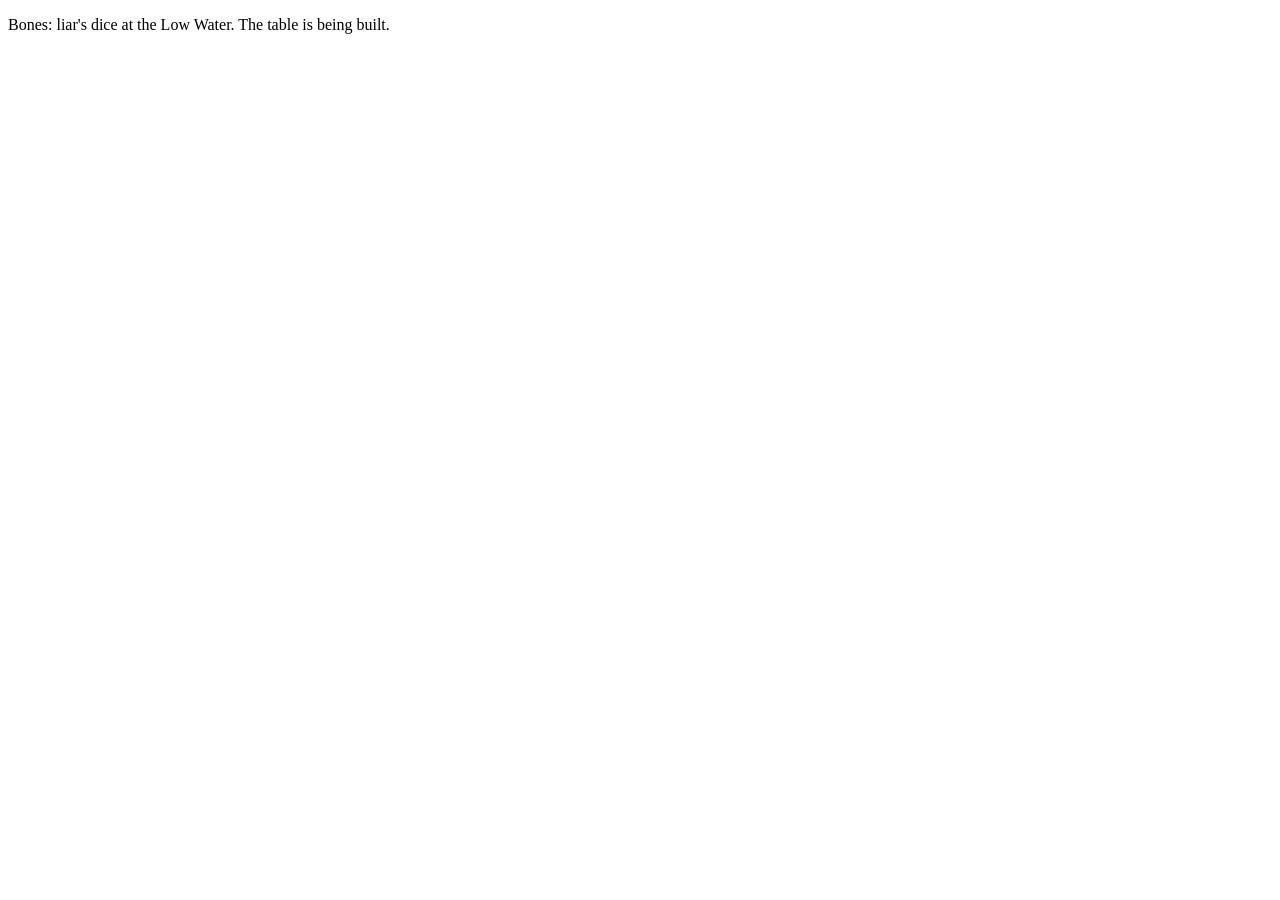
==== bones.html @ 48195175 "Bones: work in progress on the engine, liar's dice at the Low Water The rules engine and its balance" ====
<!doctype html>
<html lang="en" data-theme="dark">
<head>
<meta charset="utf-8">
<meta http-equiv="Content-Security-Policy" content="default-src 'none'; script-src 'unsafe-inline'; style-src 'unsafe-inline'; connect-src https://api.anthropic.com; img-src data: blob:; base-uri 'none'; form-action 'none'">
<meta name="viewport" content="width=device-width, initial-scale=1, viewport-fit=cover">
<title>Bones</title>
</head>
<body>
<p>Bones: liar's dice at the Low Water. The table is being built.</p>
<script>
/* ==BONES:ENGINE:BEGIN== */
/* ===========================================================================
   BONES ENGINE: the rules, the people, the bots, the back room, the Book.
   Pure calculation: no DOM, no clock, no Math.random. Runs unchanged in
   Node's vm. Attaches itself as Game.Engine and nothing else.

   ---------------------------------------------------------------------------
   THE CONTRACT (for the UI)
   ---------------------------------------------------------------------------
   The night state S is plain JSON: save it with JSON.stringify, resume with
   JSON.parse; the copy plays on exactly as the original would. All dice come
   from a seeded generator kept in S.rng: same seed + same actions = same
   night, byte for byte. Never edit S yourself; only call the functions.

   Seats: the human is always seat 0; the people sit at 1..n, clockwise in
   turn order (seat 1 is "on your left"). Faces are 1..6. Ones are wild (they
   count as any face bid) unless the table's house rule is Straight; then 1 is
   an ordinary face and may be bid. Bid order: (q,f) beats (q0,f0) when
   q > q0, or q == q0 and f > f0.

   ENTRY POINTS
     Engine.newNight({ seed, daily, book, tricks }) -> S
         seed: any string/number (default 'bones'); daily: 'YYYY-MM-DD' (the
         seed becomes Engine.dailySeed(daily)); book: the persisted Book (so
         bots remember how you bluff, and Reading Glasses can count habits
         already seen); tricks: ids held from the start (tests / sims only).
     Engine.act(S, action) -> events        the one way to change S.
         Legal actions by phase (S.phase / view.phase):
           'choose': {t:'sit', i}            sit at card i of Engine.options(S)
                     {t:'walk'}              Last Call only: go home with your cash
           'table' wait 'turn':  {t:'bid', q, f} | {t:'liar'} | {t:'spot'}
                                 {t:'use', id:'nod'} | {t:'use', id:'slowroll'}
                                 {t:'use', id:'palm', die, face}
           'table' wait 'ready': {t:'go'} (also the two uses: slowroll, palm)
                      ('ready' only happens when you hold Slow Roll and are
                       not the opener: your chance to re-roll before bid 1)
           'table' wait 'next':  {t:'next'}  start the next round (after a reveal)
           'shop':   {t:'buy', i} | {t:'sell', id} | {t:'reroll'} | {t:'leave'}
           'over':   nothing.
         An illegal action changes nothing and returns
         [{t:'error', msg}]. Every other batch ends with {t:'wait', need},
         need = 'turn'|'ready'|'next'|'choose'|'shop'|'over': what the
         human must do now. There is never anything left to "run".
     Engine.sit(S, i) = act(S, {t:'sit', i}).
     Engine.advance(S) -> events   runs bots if anything is pending (after a
         resume it is always a no-op that returns [{t:'wait', need}]).
     Engine.playNight(seed, policy, opts) -> { S, events }   drives a whole
         night: policy(S, view, legal, Engine) returns the next action.
         opts: { daily, book, tricks, keepEvents }.
     Engine.basicPolicy   a plain by-the-Count player (a usable policy).

   READING (never mutate S)
     Engine.view(S) -> {
       v, phase, hour (0..4), hourName, cash, streak, seed, daily, ending,
       tricks: [{ id, name, text, rarity, kind, usable }],   usable = can act now
       options: (phase 'choose') same as Engine.options(S),
       shop:    (phase 'shop') same as Engine.shopView(S),
       table: null | {
         hour, kind:'easy'|'rich'|'last', rule:{id,name,text}|null, buyIn,
         ante, pot, onTab, round (1..), wait, turn (seat), opener (seat),
         wild (bool), faces:[...biddable], total (dice on the table),
         seats: [{ seat, id ('me' or person id), name, isMe, dice (count),
                   start (starting count), out, lastBid:{q,f}|null,
                   shown:[{i, face, why:'open'|'mirror'|'cornered'}],
                   ledger: 'bluffs about 1 bid in 3' | null }],
         myDice: [faces] | null (null while you bid blind),
         blind (bool), bid: {who, id, q, f} | null,
         history: [{ who, id, q, f, habit:{i, text, line, underline}|null }],
         ones: number|null (Bar Mirror), nod: {q, f, truth}|null,
         count: Count of the bid in front of you (0..1) | null,
         last: null | { reveal, readout, lines } (the previous round's
               reveal and readout events, until the next round starts)
       }
     }
       The view never holds another player's hidden dice, any person's
       hidden parameters or which habit is a tell (Reading Glasses' underline
       and Lyman's Ledger's phrase are the only exceptions, granted by tricks).
     Engine.options(S) -> [{ i, kind, hour, hourName, seats, dice, buyIn, pot,
         ante, rule:{id,name,text}|null, people:[public person], affordable,
         viaTab }]   (one card at Last Call; [] outside phase 'choose')
     Engine.legal(S) -> { need, mustBid, canBid, canLiar, canSpot,
         minBid:{q,f}|null, maxQ, faces, uses:[ids], canGo, canNext,
         sit:[i...], canWalk, buy:[i...], sell:[ids], canReroll,
         rerollPrice, canLeave }
     Engine.isLegalBid(S, q, f) -> bool
     Engine.count(S, q, f) -> P(at least q f's on the table) from your cup and
         what tricks showed you, other dice fair. Exact. null off-table.
     Engine.countExact(S, q, f) -> P(exactly q), same footing (for Spot On).
     Engine.shopView(S) -> { hour, offers:[{ i, id, name, text, rarity, kind,
         price, affordable }|null], held:[{ id, name, text, sell }],
         slots: 5, rerollPrice, cash }
     Engine.summary(S) -> facts for the ledger and the end screen (see fn).
     Engine.shareLine(S) -> 'Bones · 2026-11-21 · beat the house · $2,340 · 🎲🎲⬛🎲👑'
     Engine.column(S) -> { headline, body, byline }  Pearl's column, templated.
     Engine.columnFacts(S) -> plain text account of the night (for a prompt).
     Engine.talkFacts(S, events) -> plain text account of one reveal.
     Engine.dailySeed('2026-11-21') -> 'daily:2026-11-21'

   THE BOOK (persisted by the UI across nights)
     Engine.bookApply(book|null, events) -> new book (pure; feed it every
         batch of events). Engine.bookPage(book, personId, S?) -> {
         id, name, met, nights, bids, bluffs, won, lost, head,
         rows:[{ i, habit, n, bluff, straight, text, underline }],
         quiet:{ n, bluff, straight }  (bids with no habit shown),
         truth: phrase|null }   (underline / truth only via S's tricks)

   DATA: Engine.PEOPLE (public: id, name, first, age, pronouns, look, voice,
   habits), Engine.TRICKS, Engine.HOUSE_RULES, Engine.HOURS, Engine.VERSION.

   EVENTS (in order; each carries what it needs to be drawn)
     {t:'hour', hour, hourName, options}              a new hour; cards to pick
     {t:'sit', hour, kind, night, rule, buyIn, ante, pot, onTab,
               seats:[{seat, id, name, dice}]}
     {t:'pay', amount (signed), why, cash}            every change of cash; why =
         'buyin'|'won'|'lost'|'streak'|'spot'|'sticky'|'snake'|'pot'|'refund'|
         'buy'|'sell'|'reroll'
     {t:'roll', round, opener, openerId, mine:[faces]|null, counts:[per seat],
               open:[{seat, face}], blind}            a round starts
     {t:'look', mine}                                 a blind opener sees the cup
     {t:'trick', id, ...}                             a trick did something:
         shaved/loaded/hothand {die} · extrabone {dice} · rabbit {saved}
         slowroll {mine} · palm {die, face, mine} · mirror {seat, who, die, face}
         barmirror {ones} · nod {q, f, truth} · cornered {shown:[{seat,die,face}]}
         sticky {amount} · sidebet {} · housemoney {extra} · snake {amount}
         tab {buyIn} · honest {who, n} · double {who, n} · close {} · lastword {}
     {t:'bid', who, id, name, q, f, habit:{i, text, line, underline}|null}
     {t:'call', who, id, name, kind:'liar'|'spot', on:{who, id, q, f}}
     {t:'reveal', kind, caller, bidder, q, f, wild, count, good, exact,
               cups:[{who, id, dice}]}
     {t:'lose', who, id, n, left} · {t:'gain', who, id, left}
     {t:'out', who, id, name, place}
     {t:'readout', bids:[{who, id, name, q, f, held, p, bluff,
               habit:i|null, text|null}]}    "what they had": held = matching
               dice in the bidder's cup; p = P(true) from the bidder's own cup
     {t:'bark', who, id, name, text}                  a scripted one-liner
     {t:'tableEnd', hour, kind, place, won, payout, refund, rounds, people,
               cash}
     {t:'shop', hour, offers:[...shopView offers], rerollPrice}
     {t:'buy', id, price} · {t:'sell', id, price} · {t:'reroll', price, offers}
     {t:'nightEnd', ending:'house'|'cleaned'|'walked'|'bust', cash, share}
     {t:'wait', need}                                 always last

   MONEY (exact rules; see design 1-2)
     ante = round(buyIn / 10) (x2 under Double ante; 0 at Last Call, where
     only the pot moves). When you are caller or bidder in a Liar call, or
     you call Spot On, the loser pays the winner one ante (never below $0).
     A win pays ante x (1 + min(streak, 3)), streak = wins in a row before it.
     A correct Spot On pays 3 antes (6 with Side Bet) plus the streak bonus.
     A bot's Spot On on your bid costs or pays you nothing. Win the table:
     the pot (seats x buy-in; +25% House Money; minus the buy-in if on a Tab).
     2nd of 4: your buy-in back. Next round's opener: whoever lost the
     challenge (after a correct Spot On, the caller); if out, the next seat.
   =========================================================================== */
(function () {
  'use strict';
  const Game = globalThis.Game = globalThis.Game || {};
  const VERSION = 'bones-1';

  // ----- seeded randomness (mulberry32, as Lock-In; the state lives in S.rng) -----
  function rnd(S) {
    S.rng = (S.rng + 0x6D2B79F5) | 0;
    let t = S.rng;
    t = Math.imul(t ^ (t >>> 15), t | 1);
    t ^= t + Math.imul(t ^ (t >>> 7), t | 61);
    return ((t ^ (t >>> 14)) >>> 0) / 4294967296;
  }
  const ri = (S, n) => Math.floor(rnd(S) * n);
  function shuffle(S, list) { const a = list.slice(); for (let i = a.length - 1; i > 0; i--) { const j = ri(S, i + 1); [a[i], a[j]] = [a[j], a[i]]; } return a; }
  function hash(text, salt) { let h = 2166136261 ^ (salt | 0); const t = String(text || ''); for (let i = 0; i < t.length; i++) h = Math.imul(h ^ t.charCodeAt(i), 16777619) >>> 0; return h >>> 0; }
  const clone = o => JSON.parse(JSON.stringify(o));
  const clamp = (x, a, b) => x < a ? a : x > b ? b : x;
  const sum = a => a.reduce((x, y) => x + y, 0);
  const money = n => '$' + String(Math.round(n)).replace(/\B(?=(\d{3})+(?!\d))/g, ',');

  // ----- the people -----
  // Who they are (copied from index.html's cast and EXTRA_CAST), then how they play:
  // tier 1..5, bluff (how often a bid is a stretch), nerve (calls Liar when it
  // believes the bid less than this), skill (clean arithmetic + reading bids),
  // spot (appetite for Spot On), tilt (+ reckless / - tighter per die lost),
  // three habits, which one is the tell and its kind, and a bark style.
  const ROWS = [
    ["npc_loretta", "Loretta Gaddis", 60, "she", "Rail-thin woman of sixty with frosted hair, reading glasses on a beaded chain and a bar towel over one shoulder.", "Flat and unhurried; never in a rush to answer.",
      5, 0.22, 0.4, 0.95, 0.3, 0, ["folds the bar towel over her shoulder", "looks at you over her reading glasses", "lets her glasses drop on their chain"], 2, "strong", "host"],
    ["npc_royce", "Royce Pittman", 56, "he", "Big, soft-bellied man in his fifties in a feed-store cap and a short-sleeved dress shirt, with a pen behind each ear.", "Easygoing and slippery; slow to give a straight answer.",
      2, 0.14, 0.3, 0.45, 0.15, -0.5, ["laughs to fill the silence", "pulls a pen from behind his ear", "tugs the bill of his feed-store cap"], 0, "bluff", "slick"],
    ["npc_vada", "Vada Sturdivant", 80, "she", "Small, straight-backed woman of eighty in a cardigan and pearls, with garden dirt under her nails and a cane she points with more than she leans on.", "Crisp and formal; precise about words.",
      2, 0.18, 0.46, 0.55, 0.2, 0.3, ["taps her cane on the floor", "straightens her pearls", "looks at the ceiling as if at a slow pupil"], 0, "strong", "prim"],
    ["npc_carter", "Carter Sturdivant", 45, "he", "Trim, tanned man of forty-five in a quarter-zip pullover and pressed khakis, turning a truck key fob over and over in his fingers.", "Fast and friendly, with a salesman's ease.",
      3, 0.34, 0.36, 0.65, 0.25, 0.5, ["turns the key fob over", "says your first name", "smooths the front of his pullover"], 0, "bluff", "slick"],
    ["npc_jolene", "Jolene Overstreet", 57, "she", "Heavy-set woman in her fifties in a cardigan over a church T-shirt, with a lanyard of keys and a phone she keeps checking for a signal it never finds.", "Brisk and orderly; takes things one at a time.",
      1, 0.1, 0.28, 0.3, 0.1, -0.6, ["checks her phone for a signal", "jingles her lanyard of keys", "cites a rule nobody asked about"], 0, "bluff", "meek"],
    ["npc_hollis", "Hollis Byrd", 65, "he", "Stooped, pot-bellied man of sixty-five in suspenders and a fishing vest, with a jeweler's loupe on a cord and a toothpick that never leaves his mouth.", "Slow and sideways; weighs a thing before committing.",
      4, 0.3, 0.38, 0.82, 0.35, 0.1, ["shifts the toothpick to the other side", "lifts the loupe to his eye", "prices the pot out loud"], 0, "bluff", "slick"],
    ["npc_wade", "Wade Purvis", 57, "he", "Lean, sunburnt man in his fifties with a gray ponytail, a faded camouflage cap and the tip of one finger missing.", "Quiet and dry; lets the others talk first.",
      4, 0.26, 0.42, 0.88, 0.2, -0.3, ["rubs the stub of his finger", "pulls his camouflage cap lower", "waits a long beat before he bids"], 2, "strong", "dry"],
    ["npc_colt", "Colt Purvis", 22, "he", "Wiry kid of twenty-two in a sleeveless shirt and white rubber boots, with a fresh tattoo still peeling on his forearm.", "Fast and restless; jumps in early.",
      1, 0.5, 0.4, 0.2, 0.3, 0.8, ["laughs before he bids", "scratches at the peeling tattoo", "calls somebody bro"], 0, "bluff", "brash"],
    ["npc_marcus", "Marcus Bell", 50, "he", "Tall, heavy-shouldered man of fifty in a pressed uniform shirt gone tight at the buttons, with a shaved head and a limp he hides badly.", "Courteous and persistent; comes back to a question until it is answered.",
      3, 0.12, 0.44, 0.7, 0.15, -0.4, ["writes something in his pocket notebook", "shifts his weight off the bad leg", "rubs his shaved head"], 0, "strong", "prim"],
    ["npc_travis", "Travis Cagle", 28, "he", "Thick-necked man of twenty-eight in a uniform with the sleeves rolled, a dip of tobacco in his lip and a new watch too nice for his pay.", "Loud and matey.",
      1, 0.4, 0.45, 0.25, 0.25, 0.7, ["checks his new watch", "works the dip in his lip", "calls the table hoss"], 0, "bluff", "brash"],
    ["npc_ray", "Ray Dees", 65, "he", "Round-faced man of sixty-five in a short-sleeved white shirt and clip-on tie, with a hearing aid and a pocket full of peppermints.", "Slow and warm; asks more than he tells.",
      2, 0.12, 0.34, 0.5, 0.4, -0.2, ["unwraps a peppermint", "adjusts his hearing aid", "hums a few bars of a hymn"], 1, "bluff", "warm"],
    ["npc_june", "June Satterfield", 60, "she", "Stout woman of sixty in scrub pants and a sweatshirt from a hospital that closed, with her gray hair in a clip and a canvas bag that rattles.", "Blunt and clinical; offers no comfort.",
      3, 0.16, 0.42, 0.72, 0.3, 0, ["nudges the rattling canvas bag with her foot", "swears under her breath", "pushes the clip back into her hair"], 2, "bluff", "sour"],
    ["npc_dewayne", "Dewayne Mangum", 40, "he", "Short, broad man of forty with grease worked into every knuckle, safety glasses pushed up on a bald head and a shop rag in his back pocket.", "Few words, plainly put.",
      2, 0.06, 0.36, 0.55, 0.2, -0.3, ["wipes his hands on the shop rag", "says mm-hm", "pushes his safety glasses up"], 1, "strong", "dry"],
    ["npc_tammy", "Tammy Lott", 42, "she", "Hollow-eyed woman of forty-two in a hairnet and a stained Low Water T-shirt, with her daughter's name tattooed fresh on the inside of her wrist.", "Hoarse and short; says what she thinks, and goes calm when she is angry.",
      3, 0.28, 0.46, 0.62, 0.2, 0.6, ["rubs the tattoo on her wrist", "goes very calm and polite", "drums her fingers like she is at the grill"], 1, "bluff", "sour"],
    ["npc_mavis", "Mavis Mangum", 41, "she", "Small, sharp-faced woman of forty-one with dyed black hair scraped into a clip, a motel key ring on a coiled cord around her wrist and an unlit cigarette behind one ear.", "Clipped and sour.",
      4, 0.24, 0.44, 0.8, 0.3, 0.2, ["jingles the motel keys", "touches the cigarette behind her ear", "says what it will cost her"], 0, "strong", "sour"],
    ["npc_darlene", "Darlene Pittman", 54, "she", "Tall, careful woman in her fifties with a short silver bob, a blouse buttoned to the collar and a pencil she taps against her teeth while she adds.", "Polite and exact; facts over feelings.",
      4, 0.15, 0.4, 0.9, 0.45, -0.2, ["taps the pencil against her teeth", "fingers the top button of her blouse", "adds something under her breath"], 1, "bluff", "prim"],
    ["npc_nadine", "Nadine Dees", 63, "she", "Plump, bright-eyed woman of sixty-three in a holiday sweater whatever the season, with reading glasses pushed up into her curls.", "Chirpy and thorough; says a little more than she was asked.",
      1, 0.12, 0.3, 0.3, 0.35, -0.3, ["pushes her reading glasses up into her curls", "says bless you", "smooths her holiday sweater"], 1, "bluff", "warm"],
    ["npc_odessa", "Odessa Fairley", 66, "she", "Tall, gray-haired woman of sixty-six in a starched apron over a church dress, with a small silver cross at her throat and shoes that make no sound.", "Soft and exact; disapproves quietly.",
      3, 0.14, 0.4, 0.7, 0.2, -0.5, ["hums a hymn under her breath", "touches the silver cross at her throat", "smooths her starched apron"], 1, "strong", "prim"],
    ["npc_lyman", "Lyman Coker", 70, "he", "Gaunt man of seventy in a pearl-snap shirt, with an oxygen tube looped over his ears and a ledger of bar tabs in his shirt pocket.", "Gloomy and courteous; expects the worst.",
      2, 0.08, 0.38, 0.6, 0.3, -0.2, ["adjusts the oxygen tube", "sighs like he expected this", "pats the ledger in his shirt pocket"], 0, "bluff", "sour"],
    ["npc_elbert", "Elbert Gentry", 88, "he", "Bent, bright-eyed man of eighty-eight in suspenders and a cap from the 1982 bass tournament, with a cane carved from a cypress knee.", "Sure of himself; quick to correct what others say was said.",
      3, 0.36, 0.38, 0.66, 0.3, 0.2, ["names the year of something", "points with his cypress cane", "tugs the brim of his tournament cap"], 0, "bluff", "warm"],
    ["npc_pearl", "Pearl Gentry", 79, "she", "Tiny woman of seventy-nine in a lavender pantsuit, with a steno pad in her purse and a pencil stuck through her white bun.", "Punchy; talks in headlines.",
      2, 0.16, 0.4, 0.55, 0.35, 0, ["writes on her steno pad", "pulls the pencil out of her bun", "mutters a headline"], 0, "strong", "prim"],
    ["npc_glenda", "Glenda Pryor", 40, "she", "Broad, freckled woman of forty with a dispatch headset pushed back in her red hair and a cardigan pocket full of pens.", "Clipped and efficient, like a radio call.",
      1, 0.2, 0.36, 0.35, 0.3, 0.3, ["says ten-four", "pushes the headset back into her hair", "clicks a pen from her cardigan pocket"], 2, "bluff", "warm"],
    ["npc_nikki", "Nikki Ballard", 31, "she", "Compact, sunburned woman of thirty-one with a tight braid, a vest one size too big and mirrored sunglasses she takes off to look at you.", "Brisk and dry; does not fill a silence.",
      3, 0.2, 0.42, 0.75, 0.2, -0.4, ["takes off the mirrored sunglasses", "tightens her braid", "says noted"], 0, "strong", "dry"],
    ["npc_virgil", "Virgil Odom", 72, "he", "Lean, stooped man of seventy-two in a faded state highway cap, with a rusty tape measure clipped to his belt and a bucket of cut bait.", "Plain and stubborn; states an opinion as fact.",
      3, 0.1, 0.4, 0.78, 0.45, -0.3, ["taps the table to listen to it", "runs out an inch of his tape measure", "squints at the cups like a rusted girder"], 1, "strong", "prim"],
    ["npc_annette", "Annette Overstreet", 34, "she", "Slight woman of thirty-four with short dark hair, chalk dust on one sleeve and a tote bag of ungraded papers she carries everywhere.", "Patient and precise; takes things step by step.",
      2, 0.08, 0.38, 0.6, 0.3, -0.2, ["counts on her fingers", "brushes chalk dust off her sleeve", "asks the table if that makes sense"], 1, "bluff", "prim"],
    ["npc_gerald", "Gerald Overstreet", 61, "he", "Big, slow man of sixty-one in house slippers and a mill union jacket, with a police scanner clipped to his belt and turned up loud.", "Slow and deliberate; makes sure he heard right.",
      1, 0.16, 0.26, 0.25, 0.3, 0.2, ["turns down the scanner", "says the scanner says", "shuffles his house slippers"], 0, "bluff", "warm"],
    ["npc_lamar", "Lamar Haskins", 58, "he", "Thick, weathered man of fifty-eight in a seed company cap and mud-caked boots, with a farmer's tan that stops at his sleeves.", "Slow and careful; takes his time over a hard question.",
      1, 0.1, 0.32, 0.35, 0.15, -0.5, ["glances at the window to check the sky", "rubs the line of his farmer's tan", "takes off his seed cap and puts it back"], 2, "bluff", "meek"],
    ["npc_trent", "Trent Haskins", 24, "he", "Broad, easygoing man of twenty-four in a sleeveless camo shirt and a feed-store cap turned backward, with a sunburned neck and a cooler always in reach.", "Easy and friendly; laughs off a hard question.",
      1, 0.42, 0.3, 0.2, 0.25, 0.6, ["says gotta run", "turns his cap around", "reaches for the cooler"], 2, "bluff", "brash"],
    ["npc_leon", "Leon Varner", 47, "he", "Heavy man of forty-seven in a golf shirt and wraparound sunglasses, with a clipboard under one arm and a tow truck he never turns off.", "Polite and even; never raises his voice.",
      4, 0.22, 0.42, 0.85, 0.3, -0.2, ["pushes his wraparound sunglasses up", "taps the clipboard", "mentions a late fee"], 2, "strong", "slick"],
    ["npc_curtis", "Curtis Pruett", 52, "he", "Dapper man of fifty-two in a short-sleeved dress shirt and a bolo tie, with a pinky ring and a deck of cards he shuffles one-handed.", "Thinks in odds; likes a wager.",
      4, 0.3, 0.4, 0.95, 0.5, 0, ["shuffles the deck one-handed", "turns his pinky ring", "names the odds out loud"], 1, "bluff", "slick"],
    ["npc_boyd", "Boyd Teague", 50, "he", "Big, quiet man of fifty in a pressed denim shirt, with a healed scar through one eyebrow and knuckles like walnuts.", "Says very little, all of it polite.",
      4, 0.18, 0.44, 0.88, 0.25, 0.3, ["says your full name", "cracks his walnut knuckles", "touches the scar through his eyebrow"], 2, "bluff", "dry"],
    ["npc_jodie", "Jodie Strayhorn", 29, "she", "Wiry woman of twenty-nine with bleached hair growing out dark, a Low Water apron and a fading bruise she covers with makeup.", "Quick and bright; careful the second she is pressed.",
      3, 0.3, 0.4, 0.7, 0.25, 0.1, ["talks up the specials", "tugs at her apron strings", "touches the makeup over the bruise"], 0, "bluff", "dry"],
    ["npc_lorna", "Lorna Purvis", 55, "she", "Round, cheerful woman of fifty-five in rubber clogs, with a fishing-lure earring in one ear and a tub of crickets on the counter beside her.", "Cheerful and chatty; breezy when she will not answer.",
      1, 0.22, 0.3, 0.3, 0.3, 0.1, ["tells you what is biting", "flicks her fishing-lure earring", "taps the cricket tub"], 1, "strong", "warm"],
    ["npc_brianna", "Brianna Tolliver", 23, "she", "Pale, thin young woman of twenty-three in a motel smock, with chipped nail polish and a hospital bracelet she has not cut off.", "Soft and quick; a little apologetic.",
      1, 0.07, 0.24, 0.2, 0.1, -0.6, ["says sorry, sorry", "picks at her chipped polish", "turns the hospital bracelet"], 0, "bluff", "meek"],
    ["npc_shayla", "Shayla Rawls", 25, "she", "Pretty, round-faced woman of twenty-five in a hairdresser's smock, with a vape pen in one hand and two phones in the other.", "Sweet and warm, with an edge under it.",
      1, 0.38, 0.34, 0.3, 0.4, 0.5, ["hits her vape pen", "checks both phones", "calls the table sugar"], 1, "bluff", "brash"],
    ["npc_dwight", "Dwight Spann", 49, "he", "Rangy man of forty-nine in a hi-vis vest over a flannel shirt, with a can of survey paint in his hand and sunflower-seed shells on his boots.", "Few words; will not be drawn on what he dislikes.",
      2, 0.14, 0.44, 0.55, 0.15, -0.2, ["spits a sunflower shell", "shakes the can of survey paint", "says it is above his pay"], 0, "strong", "dry"],
    ["npc_burl", "Burl Satterfield", 66, "he", "Wide, red-faced man of sixty-six in bib overalls, with a lineman's scarred hands and a bent outboard propeller he files smooth while he talks.", "Loud; now and then answers a slightly different question from the one asked.",
      1, 0.3, 0.22, 0.2, 0.3, 0.2, ["says what's that", "files at the bent propeller", "bids too loud"], 2, "bluff", "brash"],
    ["lc_alma", "Alma Whitlock", 68, "she", "Small woman of sixty-eight with white curls and glasses.", "Gentle and exact; says a hard thing kindly.",
      2, 0.1, 0.36, 0.6, 0.35, -0.2, ["pushes her glasses up her nose", "pats your hand", "smooths her white curls"], 1, "bluff", "warm"],
    ["lc_otis", "Otis Barlow", 59, "he", "Heavy man of fifty-nine with a grey beard and a flat cap.", "Slow and amused; in no hurry.",
      1, 0.2, 0.28, 0.3, 0.2, 0, ["chuckles into his beard", "tips his flat cap back", "drums his fingers slowly"], 0, "strong", "warm"],
    ["lc_ines", "Ines Carrow", 33, "she", "Lean woman of thirty-three with long black hair.", "Quick and precise; a little impatient.",
      3, 0.26, 0.44, 0.72, 0.3, 0.4, ["tucks her hair behind her ear", "drums the table", "sighs at the wait"], 0, "bluff", "dry"],
    ["lc_ruben", "Ruben Salas", 41, "he", "Stocky, tanned man of forty-one with a dark mustache and a crew cut.", "Warm and direct; says it to your face.",
      2, 0.2, 0.4, 0.5, 0.2, 0.3, ["smooths his mustache", "looks you straight in the eye", "rolls his shoulders"], 1, "bluff", "warm"],
    ["lc_cora", "Cora Lindqvist", 27, "she", "Pale young woman of twenty-seven with blonde hair in a bun.", "Dry and quick; underplays everything.",
      2, 0.3, 0.36, 0.55, 0.25, 0.1, ["tucks a loose strand into her bun", "shrugs one shoulder", "half-smiles"], 2, "strong", "dry"],
    ["lc_dale", "Dale Hargrove", 52, "he", "Tall, balding man of fifty-two with glasses.", "Reasonable and even; calms a row down.",
      2, 0.12, 0.36, 0.55, 0.25, -0.3, ["polishes his glasses", "rubs the top of his head", "says fair enough"], 0, "bluff", "prim"],
    ["lc_priya", "Priya Nair", 36, "she", "Slim, brown-skinned woman of thirty-six with dark hair in a ponytail.", "Bright and brisk; gets to the point.",
      2, 0.22, 0.42, 0.6, 0.3, 0.2, ["tightens her ponytail", "taps her cup twice", "leans in over the table"], 1, "strong", "dry"],
    ["lc_enzo", "Enzo Marchetti", 30, "he", "Wiry man of thirty with curly black hair and stubble.", "Fast and teasing; hard to pin down.",
      2, 0.44, 0.36, 0.45, 0.3, 0.5, ["rubs his stubble", "winks at nobody", "rattles his cup"], 2, "strong", "brash"],
    ["lc_hattie", "Hattie Crane", 74, "she", "Thin woman of seventy-four with grey hair in a bun and glasses.", "Tart and certain; finishes the argument.",
      2, 0.14, 0.48, 0.55, 0.4, 0.2, ["purses her lips", "pats her bun", "says well, I never"], 0, "bluff", "prim"],
    ["lc_malik", "Malik Dorsey", 45, "he", "Broad, dark-skinned man of forty-five with a shaved head and a beard.", "Calm and deliberate; weighs each word.",
      3, 0.18, 0.4, 0.78, 0.3, -0.3, ["strokes his beard", "sets both palms flat on the table", "breathes out slow"], 1, "strong", "dry"],
    ["lc_greta", "Greta Voss", 49, "she", "Tall, freckled woman of forty-nine with a red bob.", "Cool and clipped; unimpressed.",
      3, 0.28, 0.42, 0.72, 0.25, 0, ["flicks her red bob back", "raises one eyebrow", "looks at her nails"], 2, "bluff", "dry"],
    ["lc_wes", "Wes Tillery", 24, "he", "Lanky young man of twenty-four with sandy hair and a ball cap.", "Easy and unbothered; shrugs things off.",
      1, 0.34, 0.3, 0.25, 0.2, 0.3, ["turns his ball cap around", "slouches lower in his chair", "yawns"], 2, "bluff", "brash"],
    ["lc_yolanda", "Yolanda Pike", 57, "she", "Stout, brown-skinned woman of fifty-seven with grey curls.", "Firm and plain; has heard it all.",
      2, 0.12, 0.44, 0.55, 0.3, -0.2, ["folds her arms", "pats her grey curls", "says mm-mm"], 0, "strong", "prim"]
  ];
  // Tell strength by tier: P(shown | it applies), P(shown | it does not).
  const TELL = { 1: [0.85, 0.08], 2: [0.70, 0.12], 3: [0.55, 0.18], 4: [0.42, 0.20], 5: [0.35, 0.15] };
  const IDLE = 0.10; // each idle habit shows on ~10% of bids, ~20% for the pair
  const P = {};
  const PEOPLE = ROWS.map(r => {
    const [id, name, age, pronouns, look, voice, tier, bluff, nerve, skill, spot, tilt, habits, tell, kind, style] = r;
    P[id] = { id, name, first: name.split(' ')[0], age, pronouns, look, voice, tier, bluff, nerve, skill, spot, tilt, habits, tell, kind, style };
    return Object.freeze({ id, name, first: name.split(' ')[0], age, pronouns, look, voice, habits: habits.slice() });
  });
  const pub = id => { const p = P[id]; return { id, name: p.name, first: p.first, age: p.age, pronouns: p.pronouns, look: p.look }; };
  const HOST = 'npc_loretta', SHARK = 'npc_curtis';

  // ----- house rules, hours, tricks -----
  const HOUSE_RULES = [
    { id: 'straight', name: 'Straight', text: 'Ones are not wild (and may be bid).' },
    { id: 'short', name: 'Short cups', text: '3 dice each.' },
    { id: 'deep', name: 'Deep cups', text: '6 dice each.' },
    { id: 'sudden', name: 'Sudden', text: 'The loser of a challenge loses 2 dice.' },
    { id: 'open', name: 'Open hand', text: 'Every player\'s first die is rolled face up for all to see.' },
    { id: 'blind', name: 'Blind opener', text: 'The opener of each round must bid before looking under the cup.' },
    { id: 'double', name: 'Double ante', text: 'Antes are doubled.' }
  ];
  const RULE = {}; HOUSE_RULES.forEach(r => { RULE[r.id] = r; });
  // tiers: the people's tiers, one per seat after yours; rule: chance of a house rule.
  const HOURS = [
    { name: '9 PM', easy: { buyIn: 20, seats: 3, tiers: [1, 1], rule: 0 }, rich: { buyIn: 40, seats: 3, tiers: [1, 2], rule: 0.5 } },
    { name: '10 PM', easy: { buyIn: 50, seats: 3, tiers: [1, 2], rule: 0.25 }, rich: { buyIn: 100, seats: 4, tiers: [1, 2, 3], rule: 0.75 } },
    { name: '11 PM', easy: { buyIn: 120, seats: 3, tiers: [2, 2], rule: 0.25 }, rich: { buyIn: 240, seats: 4, tiers: [2, 3, 3], rule: 0.75 } },
    { name: 'Midnight', easy: { buyIn: 250, seats: 3, tiers: [2, 3], rule: 0.3 }, rich: { buyIn: 500, seats: 4, tiers: [3, 3, 4], rule: 0.8 } },
    { name: 'Last Call', last: { seats: 3, people: [HOST, SHARK], min: 500 } }
  ];
  const START_CASH = 100, SLOTS = 5;
  const TRICKS = [
    ['shaved', 'Shaved Die', 'rare', 'dice', 'One of your dice always lands on 1.'],
    ['loaded', 'Loaded Six', 'common', 'dice', 'One of your dice always lands on 6.'],
    ['extrabone', 'Extra Bone', 'uncommon', 'dice', 'You start every table with one more die than the others.'],
    ['rabbit', 'Rabbit\'s Foot', 'common', 'dice', 'The first die you would lose at each table, you keep.'],
    ['slowroll', 'Slow Roll', 'uncommon', 'dice', 'Once per round, before the first bid, you may re-roll your whole cup.'],
    ['palm', 'Palm', 'uncommon', 'dice', 'Once per table, turn one of your dice to any face you like.'],
    ['hothand', 'Hot Hand', 'common', 'dice', 'After you win a challenge, one of your dice next round is a guaranteed 1.'],
    ['mirror', 'Mirror Ring', 'uncommon', 'info', 'Each round you see one die under the cup of the player on your left.'],
    ['barmirror', 'Bar Mirror', 'rare', 'info', 'At the start of each round you are told how many 1s are on the table.'],
    ['nod', 'Loretta\'s Nod', 'uncommon', 'info', 'Once per table, ask if the bid in front of you is true; you get the truth.'],
    ['glasses', 'Reading Glasses', 'uncommon', 'info', 'Habit lines that are a person\'s real tell are underlined once you have seen that habit 3 times.'],
    ['ledger', 'Lyman\'s Ledger', 'common', 'info', 'Every opponent\'s Book page shows their true bluff rate from the first bid.'],
    ['cornered', 'Cornered', 'common', 'info', 'While you are on your last die, you see one die under every other cup.'],
    ['sticky', 'Sticky Fingers', 'common', 'money', '+1 ante every time you catch a liar.'],
    ['sidebet', 'Side Bet', 'uncommon', 'money', 'A correct Spot On pays 6 antes instead of 3.'],
    ['housemoney', 'House Money', 'uncommon', 'money', 'Pots you win pay 25% more.'],
    ['snake', 'Snake Eyes', 'common', 'money', 'Whenever you roll two or more 1s, collect an ante.'],
    ['friends', 'Friends Rates', 'common', 'money', 'Tricks cost 25% less.'],
    ['tab', 'A Tab', 'uncommon', 'money', 'Once a night, sit at a table you cannot afford; the buy-in comes out of your winnings (lose and you owe nothing; it is used up).'],
    ['pokerface', 'Poker Face', 'uncommon', 'manner', 'Opponents never learn how often you bluff (they treat you as average).'],
    ['honest', 'Honest Face', 'uncommon', 'manner', 'When someone calls Liar on you and your bid is good, they lose 2 dice.'],
    ['double', 'Double or Nothing', 'rare', 'manner', 'Your Liar calls are for 2 dice: right and the bidder loses 2, wrong and you lose 2.'],
    ['close', 'Close Enough', 'common', 'manner', 'If your own bid is called and misses by exactly one, you lose no die (you still pay the ante).'],
    ['lastword', 'Last Word', 'rare', 'manner', 'Once per table, when you would be knocked out, you stay in with one die.']
  ].map(([id, name, rarity, kind, text]) => Object.freeze({ id, name, rarity, kind, text }));
  const TRICK = {}; TRICKS.forEach(t => { TRICK[t.id] = t; });
  const PRICE = { common: 15, uncommon: 30, rare: 55 };
  const PRICE_HOUR = [1, 2, 3.5, 6]; // the back room after the 9 PM .. Midnight table
  const WEIGHT = { common: 6, uncommon: 3, rare: 1 };
  const BLUFF_P = 0.40; // the one definition: a bid is a bluff when P(true | own cup) < 0.40
  // Bot arithmetic: noise per unit of missing skill, how much a good player reads
  // honest bids, how much a poor one is taken in by any bid.
  // OVER: how far below an even chance a poor player will still raise or open.
  // LOOK: the face value a good liar wants a lie to have.
  const NOISE = 0.25, READ = 0.7, GULL = 0.8, OVER = 0.3, LOOK = 0.5;

  // ----- probability -----
  // P(Bin(n,p) >= k), exact.
  function tail(n, k, p) {
    if (k <= 0) return 1;
    if (k > n) return 0;
    let pmf = Math.pow(1 - p, n), tot = 0;
    for (let i = 0; i <= n; i++) { if (i >= k) tot += pmf; pmf = pmf * (n - i) / (i + 1) * p / (1 - p); }
    return clamp(tot, 0, 1);
  }
  function pmf(n, k, p) {
    if (k < 0 || k > n) return 0;
    let c = 1; for (let i = 0; i < k; i++) c = c * (n - i) / (i + 1);
    return c * Math.pow(p, k) * Math.pow(1 - p, n - k);
  }
  // Interpolated tail for a fractional need (the bots' "reading" bump).
  function tailF(n, x, p) { const lo = Math.floor(x), fr = x - lo; return (1 - fr) * tail(n, lo, p) + fr * tail(n, lo + 1, p); }

  // ----- table helpers -----
  const isWild = T => T.rule !== 'straight';
  const facesOf = T => isWild(T) ? [2, 3, 4, 5, 6] : [1, 2, 3, 4, 5, 6];
  const hit = (d, f, wild) => d === f || (wild && d === 1);
  const totalDice = T => sum(T.seats.filter(s => !s.out).map(s => s.n));
  const alive = T => T.seats.map((s, i) => i).filter(i => !T.seats[i].out);
  const higher = (q, f, b) => !b || q > b.q || (q === b.q && f > b.f);
  const lastBid = T => T.round && T.round.bids.length ? T.round.bids[T.round.bids.length - 1] : null;
  const has = (S, id) => S.tricks.some(t => t.id === id);
  const nameOf = (T, s) => T.seats[s].id === 'me' ? 'You' : P[T.seats[s].id].name;
  function nextAlive(T, s) { const n = T.seats.length; for (let k = 1; k <= n; k++) { const j = (s + k) % n; if (!T.seats[j].out) return j; } return s; }
  function countFace(T, f) { const w = isWild(T); let c = 0; T.seats.forEach(s => { if (!s.out) s.dice.forEach(d => { if (hit(d, f, w)) c++; }); }); return c; }
  // Dice everyone can see: the face-up first die under Open hand.
  function publicDice(T, except) {
    const out = [];
    if (T.rule === 'open') T.seats.forEach((s, i) => { if (i !== except && !s.out && s.n > 0) out.push(s.dice[0]); });
    return out;
  }
  // What seat s knows: its own cup (unless bidding blind) plus public dice.
  function knownFor(T, s, own) { return (own ? T.seats[s].dice.slice() : []).concat(publicDice(T, s)); }
  function pFrom(known, total, q, f, wild) {
    if (q > total) return 0;
    const m = known.filter(d => hit(d, f, wild)).length;
    return tail(total - known.length, q - m, wild ? 1 / 3 : 1 / 6);
  }
  const ownBlind = (T, s) => T.round.blindSeat === s && !T.round.looked;

  // ----- the night -----
  function dailySeed(date) { return 'daily:' + String(date); }

  // Every hour's two tables are fixed by the seed alone, so a daily is the same for all.
  function makeOffers(seed) {
    const R = { rng: hash(seed, 7) };
    const pool = shuffle(R, PEOPLE.map(p => p.id).filter(id => id !== HOST && id !== SHARK));
    const take = tier => {
      for (let d = 0; d < 5; d++) for (const t of [tier - d, tier + d]) {
        const k = pool.findIndex(id => P[id].tier === t);
        if (k >= 0) return pool.splice(k, 1)[0];
      }
      return pool.shift();
    };
    return HOURS.slice(0, 4).map((H, h) => ['easy', 'rich'].map(kind => {
      const c = H[kind];
      const people = c.tiers.map(take);
      const rule = rnd(R) < c.rule ? HOUSE_RULES[ri(R, HOUSE_RULES.length)].id : null;
      return { kind, hour: h, seats: c.seats, buyIn: c.buyIn, rule, people };
    }));
  }

  function newNight(opts) {
    opts = opts || {};
    const seed = opts.daily ? dailySeed(opts.daily) : String(opts.seed == null ? 'bones' : opts.seed);
    const book = opts.book || null;
    const S = {
      v: VERSION, seed, daily: opts.daily || null, night: seed + '#' + ((book && book.nights) || 0),
      phase: 'choose', hour: 0, cash: START_CASH, streak: 0, tricks: [], rng: hash(seed, 1),
      offers: makeOffers(seed), table: null, shop: null, ending: null,
      mem: { bids: 0, bluffs: 0 }, prior: {}, seenH: {}, log: [],
      stats: { won: 0, lost: 0, caught: 0, caughtBy: 0, spots: 0, spotMiss: 0, bluffs: 0, bids: 0, antes: 0, bought: [], maxCash: START_CASH, bestStreak: 0, rounds: 0 }
    };
    if (book && book.me) S.mem = { bids: book.me.bids | 0, bluffs: book.me.bluffs | 0 };
    if (book && book.people) for (const id in book.people) if (P[id]) S.prior[id] = (book.people[id].habits || [0, 0, 0].map(() => ({ n: 0 }))).map(h => h.n | 0);
    for (const id of opts.tricks || []) if (TRICK[id] && !has(S, id) && S.tricks.length < SLOTS) S.tricks.push({ id, paid: PRICE[TRICK[id].rarity] });
    return S;
  }

  function options(S) {
    if (S.phase !== 'choose') return [];
    if (S.hour === 4) {
      const L = HOURS[4].last;
      return [{ i: 0, kind: 'last', hour: 4, hourName: HOURS[4].name, seats: L.seats, dice: 5, buyIn: S.cash, pot: S.cash * L.seats, ante: 0, rule: null, people: L.people.map(pub), affordable: S.cash >= L.min, viaTab: false }];
    }
    return S.offers[S.hour].map((o, i) => {
      const ante = anteOf(o.buyIn, o.rule);
      const can = S.cash >= o.buyIn;
      return { i, kind: o.kind, hour: S.hour, hourName: HOURS[S.hour].name, seats: o.seats, dice: diceOf(o.rule), buyIn: o.buyIn, pot: o.buyIn * o.seats, ante, rule: o.rule ? clone(RULE[o.rule]) : null, people: o.people.map(pub), affordable: can || has(S, 'tab'), viaTab: !can && has(S, 'tab') };
    });
  }
  const diceOf = rule => rule === 'short' ? 3 : rule === 'deep' ? 6 : 5;
  const anteOf = (buyIn, rule) => Math.round(buyIn / 10) * (rule === 'double' ? 2 : 1);

  function pay(S, ev, amount, why) {
    if (amount < 0) amount = -Math.min(S.cash, -amount); // money never goes negative
    if (!amount) return 0;
    S.cash += amount;
    S.stats.maxCash = Math.max(S.stats.maxCash, S.cash);
    ev.push({ t: 'pay', amount, why, cash: S.cash });
    return amount;
  }

  function sitDown(S, i, ev) {
    const card = options(S)[i];
    if (!card) return 'no such table';
    if (!card.affordable) return 'cannot afford that table';
    const last = card.kind === 'last';
    const people = last ? HOURS[4].last.people.slice() : S.offers[S.hour][i].people.slice();
    const rule = card.rule ? card.rule.id : null;
    const base = card.dice, extra = has(S, 'extrabone') ? 1 : 0;
    const T = {
      hour: S.hour, kind: card.kind, rule, buyIn: card.buyIn, ante: last ? 0 : card.ante, pot: card.pot, onTab: card.viaTab,
      start: [base + extra].concat(people.map(() => base)),
      seats: [{ id: 'me', n: base + extra, dice: [], out: false, lost: 0 }].concat(people.map(id => ({ id, n: base, dice: [], out: false, lost: 0 }))),
      seen: [{ n: 0, b: 0 }].concat(people.map(() => ({ n: 0, b: 0 }))),
      round: null, roundNo: 0, wait: null, nextOpener: 0, used: {}, hot: false, last: null,
      rec: { caught: [], caughtBy: [], spots: 0, rounds: 0 }
    };
    S.rng = hash(S.seed + '|table|' + S.hour + '|' + card.kind, 3);
    T.nextOpener = ri(S, T.seats.length);
    S.table = T; S.phase = 'table';
    ev.push({ t: 'sit', hour: S.hour, kind: T.kind, night: S.night, rule: rule ? clone(RULE[rule]) : null, buyIn: T.buyIn, ante: T.ante, pot: T.pot, onTab: T.onTab, seats: T.seats.map((s, k) => ({ seat: k, id: s.id, name: nameOf(T, k), dice: s.n })) });
    if (T.onTab) { S.tricks = S.tricks.filter(t => t.id !== 'tab'); ev.push({ t: 'trick', id: 'tab', buyIn: T.buyIn }); }
    else pay(S, ev, -T.buyIn, 'buyin');
    if (extra) ev.push({ t: 'trick', id: 'extrabone', dice: T.start[0] });
    return null;
  }

  // ----- a round -----
  function rollMine(S, T, ev, hot) {
    const me = T.seats[0];
    me.dice = [];
    for (let k = 0; k < me.n; k++) me.dice.push(1 + ri(S, 6));
    let slot = 0;
    const fix = (id, face) => { if (slot < me.n) { me.dice[slot] = face; ev.push({ t: 'trick', id, die: slot }); slot++; } };
    if (has(S, 'shaved')) fix('shaved', 1);
    if (has(S, 'loaded')) fix('loaded', 6);
    if (hot) fix('hothand', 1);
  }
  function snakeCheck(S, T, ev) {
    if (has(S, 'snake') && T.seats[0].dice.filter(d => d === 1).length >= 2 && T.ante > 0) {
      ev.push({ t: 'trick', id: 'snake', amount: T.ante });
      pay(S, ev, T.ante, 'snake');
    }
  }

  function startRound(S, T, ev) {
    T.roundNo++; T.rec.rounds++; S.stats.rounds++;
    T.last = null;
    let opener = T.nextOpener;
    if (T.seats[opener].out) opener = nextAlive(T, opener);
    const R = T.round = { no: T.roundNo, opener, turn: opener, bids: [], blindSeat: T.rule === 'blind' ? opener : -1, looked: false, peek: [], ones: null, nod: null, slow: false, hot: T.hot && has(S, 'hothand') };
    const trickEv = [];
    T.seats.forEach((s, k) => { if (k !== 0 && !s.out) { s.dice = []; for (let j = 0; j < s.n; j++) s.dice.push(1 + ri(S, 6)); } });
    rollMine(S, T, trickEv, R.hot);
    T.hot = false;
    const blind = R.blindSeat === 0;
    ev.push({ t: 'roll', round: R.no, opener, openerId: T.seats[opener].id, mine: blind ? null : T.seats[0].dice.slice(), counts: T.seats.map(s => s.out ? 0 : s.n), open: T.rule === 'open' ? alive(T).filter(k => T.seats[k].n > 0).map(k => ({ seat: k, face: T.seats[k].dice[0] })) : [], blind });
    ev.push(...trickEv);
    if (!blind) snakeCheck(S, T, ev);
    // Information tricks.
    const shown = (seat, used) => { const s = T.seats[seat]; const free = s.dice.map((d, i) => i).filter(i => !used.includes(i) && !(T.rule === 'open' && i === 0)); return free.length ? free[ri(S, free.length)] : -1; };
    if (has(S, 'mirror')) {
      const left = nextAlive(T, 0);
      if (left !== 0) { const i = shown(left, []); if (i >= 0) { R.peek.push({ seat: left, i, why: 'mirror' }); ev.push({ t: 'trick', id: 'mirror', seat: left, who: T.seats[left].id, die: i, face: T.seats[left].dice[i] }); } }
    }
    if (has(S, 'cornered') && T.seats[0].n === 1) {
      const out = [];
      alive(T).filter(k => k !== 0).forEach(k => { const i = shown(k, R.peek.filter(p => p.seat === k).map(p => p.i)); if (i >= 0) { R.peek.push({ seat: k, i, why: 'cornered' }); out.push({ seat: k, die: i, face: T.seats[k].dice[i] }); } });
      if (out.length) ev.push({ t: 'trick', id: 'cornered', shown: out });
    }
    if (has(S, 'barmirror')) { R.ones = countOnes(T); ev.push({ t: 'trick', id: 'barmirror', ones: R.ones }); }
    if (has(S, 'slowroll') && opener !== 0 && !blind) T.wait = 'ready';
  }
  function countOnes(T) { let c = 0; T.seats.forEach(s => { if (!s.out) s.dice.forEach(d => { if (d === 1) c++; }); }); return c; }

  // Record a bid: classify it by the one bluff definition, show at most one habit line.
  function placeBid(S, T, s, q, f, ev) {
    const R = T.round, seat = T.seats[s], wild = isWild(T), total = totalDice(T);
    const own = !ownBlind(T, s);
    const p = pFrom(knownFor(T, s, own), total, q, f, wild);
    const held = seat.dice.filter(d => hit(d, f, wild)).length;
    const bluff = p < BLUFF_P;
    let habit = null;
    if (seat.id !== 'me') {
      const per = P[seat.id], st = TELL[per.tier], applies = per.kind === 'bluff' ? bluff : !bluff;
      const cand = [];
      if (rnd(S) < (applies ? st[0] : st[1])) cand.push(per.tell);
      for (let k = 0; k < 3; k++) if (k !== per.tell && rnd(S) < IDLE) cand.push(k);
      if (cand.length) {
        const i = cand[ri(S, cand.length)];
        const seen = S.seenH[seat.id] = S.seenH[seat.id] || [0, 0, 0];
        seen[i]++;
        const total3 = seen[i] + ((S.prior[seat.id] || [])[i] || 0);
        habit = { i, text: per.habits[i], line: per.first + ' ' + per.habits[i] + '.', underline: has(S, 'glasses') && i === per.tell && total3 >= 3 };
      }
    } else { S.stats.bids++; if (bluff) S.stats.bluffs++; }
    R.bids.push({ who: s, q, f, p, held, bluff, habit });
    ev.push({ t: 'bid', who: s, id: seat.id, name: nameOf(T, s), q, f, habit: habit ? clone(habit) : null });
    if (R.blindSeat === s && !R.looked) {
      R.looked = true;
      if (s === 0) { ev.push({ t: 'look', mine: seat.dice.slice() }); snakeCheck(S, T, ev); }
    }
    R.turn = nextAlive(T, s);
  }

  // ----- the bots -----
  // How often seat j's revealed bids were bluffs, as seat s estimates it.
  function estBluff(S, T, j) {
    if (j === 0 && has(S, 'pokerface')) return 0.25;
    let n = 4 + T.seen[j].n, b = 1 + T.seen[j].b;
    // A little memory of you from earlier nights (the Book): worth at most 10 bids seen tonight.
    if (j === 0 && S.mem.bids) { const w = 0.25 * Math.min(S.mem.bids, 40); n += w; b += w * S.mem.bluffs / S.mem.bids; }
    return b / n;
  }

  function botMove(S, T, s) {
    const seat = T.seats[s], per = P[seat.id], R = T.round, wild = isWild(T), total = totalDice(T), faces = facesOf(T);
    const cur = lastBid(T);
    const own = !ownBlind(T, s);
    const known = knownFor(T, s, own);
    const n = total - known.length, p = wild ? 1 / 3 : 1 / 6;
    const lost = seat.lost;
    const bluffy = clamp(per.bluff + per.tilt * 0.05 * lost, 0.02, 0.7);
    const nerve = clamp(per.nerve + per.tilt * 0.03 * lost, 0.1, 0.6);
    const noise = (1 - per.skill) * NOISE;
    const matches = f => known.filter(d => hit(d, f, wild)).length;
    // Faces others have bid read as evidence: a good player weighs it by how honest
    // the bidder has been; a poor one swallows it whole (and so calls too late).
    const bump = f => {
      let b = 0;
      const by = {};
      R.bids.forEach(x => { if (x.who !== s && x.f === f) by[x.who] = 1; });
      for (const j in by) b += (per.skill * (1 - estBluff(S, T, +j)) * READ + (1 - per.skill) * GULL) * Math.min(1, T.seats[+j].n / 3);
      return b;
    };
    const exactP = (q, f) => pFrom(known, total, q, f, wild);
    const believe = (q, f) => {
      if (q > total) return 0;
      const need = q - matches(f);
      if (need <= 0) return 1;
      return clamp(tailF(n, need - bump(f), p) + (rnd(S) - 0.5) * 2 * noise, 0, 1);
    };
    if (!cur) {
      // Opening.
      if (!own) { const f = faces[ri(S, faces.length)]; return { t: 'bid', q: clamp(Math.floor(total * p), 1, total), f }; }
      const order = shuffle(S, faces).sort((a, b) => matches(b) - matches(a));
      const f = rnd(S) < bluffy ? order[order.length - 1] : order[0];
      let q = 1;
      for (let k = 1; k <= total; k++) if (believe(k, f) >= 0.55 - OVER * (1 - per.skill)) q = k;
      if (f !== order[0]) q = Math.max(1, matches(f) + Math.round(n * p) + 1);
      return { t: 'bid', q: clamp(q, 1, total), f };
    }
    const bidder = cur.who, est = estBluff(S, T, bidder);
    const thr = nerve + per.skill * (est - 0.25) * 0.8;
    const pc = believe(cur.q, cur.f);
    const capped = seat.n >= T.start[s];
    const pe = clamp(pmf(n, cur.q - matches(cur.f), p) + (rnd(S) - 0.5) * noise, 0, 1);
    const spotThr = 0.62 - 0.4 * per.spot + (capped ? 0.12 : 0);
    if (cur.q <= total && pe >= spotThr) return { t: 'spot' };
    if (pc < thr) return { t: 'liar' };
    const cands = [];
    for (let q = cur.q; q <= Math.min(total, cur.q + 2); q++) for (const f of faces) if (higher(q, f, cur)) cands.push({ q, f, b: believe(q, f), x: exactP(q, f) });
    if (!cands.length) return { t: 'liar' };
    if (rnd(S) < bluffy) {
      // A good liar only tells a lie that looks true from outside (by the face value
      // of the bid, no cup seen); a poor one tells the first that comes.
      const stretch = cands.filter(c => c.q <= cur.q + 1 && c.x < BLUFF_P);
      const look = c => tail(total - publicDice(T, -1).length, c.q - publicDice(T, -1).filter(d => hit(d, c.f, wild)).length, p);
      if (stretch.length) {
        if (rnd(S) >= per.skill) return { t: 'bid', q: stretch[0].q, f: stretch[0].f };
        const c = stretch.filter(k => look(k) >= LOOK).sort((a, b) => look(b) - look(a))[0];
        if (c) return { t: 'bid', q: c.q, f: c.f };
      }
    }
    const good = cands.filter(c => c.b >= 0.5 - OVER * (1 - per.skill));
    if (good.length) {
      const minQ = good[0].q;
      let c = good[0];
      if (rnd(S) < per.skill) c = good.filter(g => g.q === minQ).sort((a, b) => b.b - a.b)[0];
      if (rnd(S) < 0.08 + 0.2 * (1 - per.skill)) { const up = cands.find(k => k.f === c.f && k.q === c.q + 1); if (up) c = up; }
      return { t: 'bid', q: c.q, f: c.f };
    }
    if (rnd(S) < bluffy * 1.5 + 0.1) { const thin = cands.filter(c => c.q <= cur.q + 1).sort((a, b) => b.b - a.b)[0]; if (thin) return { t: 'bid', q: thin.q, f: thin.f }; }
    return { t: 'liar' };
  }

  // ----- challenges -----
  function loseDice(S, T, s, n, ev) {
    const seat = T.seats[s];
    if (s === 0 && n > 0 && has(S, 'rabbit') && !T.used.rabbit) { T.used.rabbit = true; n--; ev.push({ t: 'trick', id: 'rabbit', saved: 1 }); }
    if (n <= 0) return;
    let left = seat.n - n;
    if (left <= 0 && s === 0 && has(S, 'lastword') && !T.used.lastword) { T.used.lastword = true; left = 1; ev.push({ t: 'trick', id: 'lastword' }); }
    left = Math.max(0, left);
    const lostN = seat.n - left;
    seat.n = left; seat.lost += lostN;
    ev.push({ t: 'lose', who: s, id: seat.id, n: lostN, left });
    if (left === 0) {
      seat.out = true; seat.dice = [];
      seat.place = alive(T).length + 1;
      ev.push({ t: 'out', who: s, id: seat.id, name: nameOf(T, s), place: seat.place });
    }
  }

  function challenge(S, T, caller, kind, ev) {
    const R = T.round, b = lastBid(T), bidder = b.who, wild = isWild(T), L = T.rule === 'sudden' ? 2 : 1;
    ev.push({ t: 'call', who: caller, id: T.seats[caller].id, name: nameOf(T, caller), kind, on: { who: bidder, id: T.seats[bidder].id, q: b.q, f: b.f } });
    const count = countFace(T, b.f), good = count >= b.q, exact = count === b.q;
    const reveal = { t: 'reveal', kind, caller, bidder, q: b.q, f: b.f, wild, count, good, exact, cups: alive(T).map(k => ({ who: k, id: T.seats[k].id, dice: T.seats[k].dice.slice() })) };
    ev.push(reveal);
    const start = ev.length;
    let winner = -1, loser = -1, n = L, opener;
    if (kind === 'liar') {
      if (good) { winner = bidder; loser = caller; } else { winner = caller; loser = bidder; }
      if (caller === 0 && has(S, 'double')) { n = 2 * L; ev.push({ t: 'trick', id: 'double', who: loser, n }); }
      if (good && bidder === 0 && has(S, 'honest')) { n = 2 * L; ev.push({ t: 'trick', id: 'honest', who: caller, n }); }
      if (!good && bidder === 0 && count === b.q - 1 && has(S, 'close')) { n = 0; ev.push({ t: 'trick', id: 'close' }); }
    } else if (exact) { winner = caller; } else { loser = caller; }
    // Money, when you are a party.
    const party = caller === 0 || (kind === 'liar' && bidder === 0);
    if (party) {
      const a = T.ante;
      if (winner === 0) {
        const bonus = Math.min(S.streak, 3);
        if (kind === 'spot') { pay(S, ev, a * (has(S, 'sidebet') ? 6 : 3), 'spot'); if (has(S, 'sidebet')) ev.push({ t: 'trick', id: 'sidebet' }); }
        else pay(S, ev, a, 'won');
        if (bonus) pay(S, ev, a * bonus, 'streak');
        if (kind === 'liar' && has(S, 'sticky') && a) { ev.push({ t: 'trick', id: 'sticky', amount: a }); pay(S, ev, a, 'sticky'); }
        S.streak++; S.stats.won++; S.stats.bestStreak = Math.max(S.stats.bestStreak, S.streak);
        T.hot = true;
        S.stats.antes += a;
      } else {
        pay(S, ev, -a, 'lost');
        S.streak = 0; S.stats.lost++;
      }
    }
    if (kind === 'liar' && caller === 0 && !good) { S.stats.caught++; T.rec.caught.push(T.seats[bidder].id); }
    if (kind === 'liar' && bidder === 0 && !good) { S.stats.caughtBy++; T.rec.caughtBy.push(T.seats[caller].id); }
    if (kind === 'spot' && caller === 0) { if (exact) { S.stats.spots++; T.rec.spots++; } else S.stats.spotMiss++; }
    if (winner >= 0 && kind === 'spot') {
      const seat = T.seats[caller];
      if (seat.n < T.start[caller]) { seat.n++; }
      ev.push({ t: 'gain', who: caller, id: seat.id, left: seat.n });
      opener = caller;
    }
    if (loser >= 0) { loseDice(S, T, loser, n, ev); opener = loser; }
    T.nextOpener = opener;
    // What they had.
    const readout = { t: 'readout', bids: R.bids.map(x => ({ who: x.who, id: T.seats[x.who].id, name: nameOf(T, x.who), q: x.q, f: x.f, held: x.held, p: Math.round(x.p * 1000) / 1000, bluff: x.bluff, habit: x.habit ? x.habit.i : null, text: x.habit ? x.habit.text : null })) };
    R.bids.forEach(x => { T.seen[x.who].n++; if (x.bluff) T.seen[x.who].b++; });
    ev.push(readout);
    const barks = barksFor(S, T, { kind, caller, bidder, good, exact, winner, loser }, ev.slice(start));
    ev.push(...barks);
    T.last = { reveal: clone(reveal), readout: clone(readout), lines: clone(barks) };
    T.round = null;
    const me = T.seats[0];
    if (me.out) return tableEnd(S, T, me.place, ev);
    if (alive(T).length === 1) return tableEnd(S, T, 1, ev);
    T.wait = 'next';
  }

  function tableEnd(S, T, place, ev) {
    let payout = 0, refund = 0;
    const won = place === 1;
    if (won) {
      payout = T.pot;
      if (has(S, 'housemoney')) { const extra = Math.round(T.pot * 0.25); payout += extra; ev.push({ t: 'trick', id: 'housemoney', extra }); }
      if (T.onTab) payout -= T.buyIn;
      pay(S, ev, payout, 'pot');
    } else if (place === 2 && T.seats.length === 4 && !T.onTab) { refund = T.buyIn; pay(S, ev, refund, 'refund'); }
    const people = T.seats.slice(1).map(s => s.id);
    S.log.push({ hour: T.hour, kind: T.kind, rule: T.rule, people, place, won, payout, refund, buyIn: T.buyIn, onTab: T.onTab, rounds: T.rec.rounds, caught: T.rec.caught, caughtBy: T.rec.caughtBy, spots: T.rec.spots, cash: S.cash });
    ev.push({ t: 'tableEnd', hour: T.hour, kind: T.kind, place, won, payout, refund, rounds: T.rec.rounds, people, cash: S.cash });
    S.table = null;
    if (T.kind === 'last') return endNight(S, won ? 'house' : 'cleaned', ev);
    openShop(S, ev);
  }

  function endNight(S, ending, ev) {
    S.phase = 'over'; S.ending = ending; S.table = null; S.shop = null;
    ev.push({ t: 'nightEnd', ending, cash: S.cash, share: shareLine(S) });
  }

  // ----- the back room -----
  function price(S, id, hour) {
    const raw = PRICE[TRICK[id].rarity] * PRICE_HOUR[clamp(hour, 0, 3)] * (has(S, 'friends') ? 0.75 : 1);
    return Math.max(5, Math.round(raw / 5) * 5);
  }
  function draw3(S) {
    let pool = TRICKS.filter(t => !has(S, t.id)).map(t => t.id);
    const out = [];
    while (out.length < 3 && pool.length) {
      const tot = sum(pool.map(id => WEIGHT[TRICK[id].rarity]));
      let x = rnd(S) * tot, k = 0;
      for (; k < pool.length - 1; k++) { x -= WEIGHT[TRICK[pool[k]].rarity]; if (x < 0) break; }
      out.push(pool[k]); pool = pool.filter((id, j) => j !== k);
    }
    return out;
  }
  function openShop(S, ev) {
    S.phase = 'shop';
    S.rng = hash(S.seed + '|shop|' + S.hour, 5);
    S.shop = { hour: S.hour, offers: draw3(S), rerolls: 0 };
    const v = shopView(S);
    ev.push({ t: 'shop', hour: S.hour, offers: v.offers, rerollPrice: v.rerollPrice });
  }
  function shopView(S) {
    if (S.phase !== 'shop' || !S.shop) return null;
    const h = S.shop.hour;
    return {
      hour: h, cash: S.cash, slots: SLOTS, rerollPrice: 10 * (S.shop.rerolls + 1),
      offers: S.shop.offers.map((id, i) => id ? Object.assign({ i, price: price(S, id, h), affordable: S.cash >= price(S, id, h) && S.tricks.length < SLOTS }, clone(TRICK[id])) : null),
      held: S.tricks.map(t => Object.assign({ sell: Math.floor(t.paid / 2) }, clone(TRICK[t.id])))
    };
  }
  function leaveShop(S, ev) {
    S.shop = null;
    S.hour++;
    if (S.hour === 4) {
      if (S.cash < HOURS[4].last.min) return endNight(S, 'walked', ev);
    } else {
      const cheapest = Math.min(...S.offers[S.hour].map(o => o.buyIn));
      if (S.cash < cheapest && !has(S, 'tab')) return endNight(S, 'bust', ev);
    }
    S.phase = 'choose';
    ev.push({ t: 'hour', hour: S.hour, hourName: HOURS[S.hour].name, options: options(S) });
  }

  // ----- driving -----
  function run(S, ev) {
    for (let guard = 0; guard < 2000 && S.phase === 'table'; guard++) {
      const T = S.table;
      if (T.wait) break;
      if (!T.round) { startRound(S, T, ev); continue; }
      if (T.round.turn === 0) { T.wait = 'turn'; break; }
      const s = T.round.turn, m = botMove(S, T, s);
      if (m.t === 'bid') placeBid(S, T, s, m.q, m.f, ev);
      else challenge(S, T, s, m.t, ev);
    }
    ev.push({ t: 'wait', need: need(S) });
    return ev;
  }
  function need(S) { return S.phase === 'table' ? S.table.wait : S.phase; }

  function isLegalBid(S, q, f) {
    const T = S.table;
    if (S.phase !== 'table' || !T || !T.round || T.wait !== 'turn') return false;
    if (!Number.isInteger(q) || !Number.isInteger(f)) return false;
    if (q < 1 || q > totalDice(T) || !facesOf(T).includes(f)) return false;
    return higher(q, f, lastBid(T));
  }
  function minBid(T) {
    const b = lastBid(T), faces = facesOf(T), total = totalDice(T);
    if (!b) return { q: 1, f: faces[0] };
    const k = faces.indexOf(b.f);
    if (k < faces.length - 1) return { q: b.q, f: faces[k + 1] };
    return b.q + 1 <= total ? { q: b.q + 1, f: faces[0] } : null;
  }
  function usesNow(S) {
    const T = S.table, out = [];
    if (S.phase !== 'table' || !T || !T.round || (T.wait !== 'turn' && T.wait !== 'ready')) return out;
    const R = T.round, blind = ownBlind(T, 0), me = T.seats[0];
    if (has(S, 'slowroll') && !R.slow && !R.bids.length && !blind) out.push('slowroll');
    if (has(S, 'palm') && !T.used.palm && !blind && me.n > 0) out.push('palm');
    if (has(S, 'nod') && !T.used.nod && T.wait === 'turn' && lastBid(T)) out.push('nod');
    return out;
  }
  function legal(S) {
    const L = { need: need(S), mustBid: false, canBid: false, canLiar: false, canSpot: false, minBid: null, maxQ: 0, faces: [], uses: [], canGo: false, canNext: false, sit: [], canWalk: false, buy: [], sell: [], canReroll: false, rerollPrice: 0, canLeave: false };
    if (S.phase === 'choose') { L.sit = options(S).filter(o => o.affordable).map(o => o.i); L.canWalk = S.hour === 4; }
    if (S.phase === 'shop') {
      const v = shopView(S);
      L.buy = v.offers.filter(o => o && o.affordable).map(o => o.i);
      L.sell = S.tricks.map(t => t.id); L.rerollPrice = v.rerollPrice; L.canReroll = S.cash >= v.rerollPrice; L.canLeave = true;
    }
    if (S.phase === 'table') {
      const T = S.table;
      L.uses = usesNow(S);
      if (T.wait === 'turn') {
        const b = lastBid(T);
        L.mustBid = !b; L.canLiar = !!b; L.canSpot = !!b;
        L.minBid = minBid(T); L.canBid = !!L.minBid; L.maxQ = totalDice(T); L.faces = facesOf(T);
      }
      L.canGo = T.wait === 'ready'; L.canNext = T.wait === 'next';
    }
    return L;
  }

  const err = msg => [{ t: 'error', msg }];
  function act(S, a) {
    if (!a || typeof a.t !== 'string') return err('no action');
    const ev = [];
    if (S.phase === 'over') return err('the night is over');
    if (S.phase === 'choose') {
      if (a.t === 'sit') { const e = sitDown(S, a.i, ev); if (e) return err(e); return run(S, ev); }
      if (a.t === 'walk' && S.hour === 4) { endNight(S, 'walked', ev); return run(S, ev); }
      return err('choose a table');
    }
    if (S.phase === 'shop') {
      const v = shopView(S);
      if (a.t === 'buy') {
        const o = v.offers[a.i];
        if (!o) return err('nothing there');
        if (S.tricks.length >= SLOTS) return err('five tricks is all you can carry');
        if (S.cash < o.price) return err('cannot afford it');
        pay(S, ev, -o.price, 'buy');
        S.tricks.push({ id: o.id, paid: o.price }); S.shop.offers[a.i] = null; S.stats.bought.push(o.id);
        ev.push({ t: 'buy', id: o.id, price: o.price });
        return run(S, ev);
      }
      if (a.t === 'sell') {
        const k = S.tricks.findIndex(t => t.id === a.id);
        if (k < 0) return err('you do not hold that');
        const got = Math.floor(S.tricks[k].paid / 2);
        S.tricks.splice(k, 1);
        ev.push({ t: 'sell', id: a.id, price: got });
        pay(S, ev, got, 'sell');
        return run(S, ev);
      }
      if (a.t === 'reroll') {
        if (S.cash < v.rerollPrice) return err('cannot afford a reroll');
        pay(S, ev, -v.rerollPrice, 'reroll');
        S.shop.rerolls++; S.shop.offers = draw3(S);
        ev.push({ t: 'reroll', price: v.rerollPrice, offers: shopView(S).offers });
        return run(S, ev);
      }
      if (a.t === 'leave') { leaveShop(S, ev); return run(S, ev); }
      return err('not in the back room');
    }
    // At the table.
    const T = S.table, R = T.round;
    if (a.t === 'use') {
      if (!usesNow(S).includes(a.id)) return err('cannot use that now');
      const me = T.seats[0];
      if (a.id === 'slowroll') {
        R.slow = true;
        rollMine(S, T, ev, R.hot);
        ev.push({ t: 'trick', id: 'slowroll', mine: me.dice.slice() });
        snakeCheck(S, T, ev);
        if (R.ones != null) { R.ones = countOnes(T); ev.push({ t: 'trick', id: 'barmirror', ones: R.ones }); }
      } else if (a.id === 'palm') {
        if (!Number.isInteger(a.die) || a.die < 0 || a.die >= me.n || !Number.isInteger(a.face) || a.face < 1 || a.face > 6) return err('palm which die to which face?');
        T.used.palm = true; me.dice[a.die] = a.face; R.nod = null;
        ev.push({ t: 'trick', id: 'palm', die: a.die, face: a.face, mine: me.dice.slice() });
        if (R.ones != null) { R.ones = countOnes(T); ev.push({ t: 'trick', id: 'barmirror', ones: R.ones }); }
      } else if (a.id === 'nod') {
        const b = lastBid(T);
        T.used.nod = true; R.nod = { q: b.q, f: b.f, truth: countFace(T, b.f) >= b.q };
        ev.push(Object.assign({ t: 'trick', id: 'nod' }, R.nod));
      }
      ev.push({ t: 'wait', need: T.wait });
      return ev;
    }
    if (T.wait === 'next') { if (a.t !== 'next') return err('the round is over: next'); T.wait = null; return run(S, ev); }
    if (T.wait === 'ready') { if (a.t !== 'go') return err('ready: go'); T.wait = null; return run(S, ev); }
    if (T.wait !== 'turn') return err('not your turn');
    if (a.t === 'bid') {
      if (!isLegalBid(S, a.q, a.f)) return err('not a legal bid');
      T.wait = null; placeBid(S, T, 0, a.q, a.f, ev); return run(S, ev);
    }
    if (a.t === 'liar' || a.t === 'spot') {
      if (!lastBid(T)) return err('nothing to call');
      T.wait = null; challenge(S, T, 0, a.t, ev); return run(S, ev);
    }
    return err('bid, liar or spot');
  }
  function advance(S) { return run(S, []); }

  // ----- the Count -----
  function knownMine(S, T) {
    const R = T.round, out = [];
    if (!ownBlind(T, 0)) out.push(...T.seats[0].dice);
    out.push(...publicDice(T, 0));
    R.peek.forEach(k => { if (!T.seats[k.seat].out) out.push(T.seats[k.seat].dice[k.i]); });
    return out;
  }
  function countAt(S, q, f, exact) {
    const T = S.table;
    if (S.phase !== 'table' || !T || !T.round) return null;
    const R = T.round, wild = isWild(T), total = totalDice(T);
    if (R.nod && R.nod.f === f) {
      if (R.nod.truth && q <= R.nod.q && !exact) return 1;
      if (!R.nod.truth && q >= R.nod.q) return 0;
    }
    if (q > total) return 0;
    const known = knownMine(S, T), km = known.filter(d => hit(d, f, wild)).length, n = total - known.length;
    const fn = exact ? pmf : tail;
    if (R.ones != null) {
      const u = R.ones - known.filter(d => d === 1).length, m = n - u;
      if (!wild && f === 1) return exact ? (R.ones === q ? 1 : 0) : (R.ones >= q ? 1 : 0);
      return fn(m, q - km - (wild ? u : 0), 1 / 5);
    }
    return fn(n, q - km, wild ? 1 / 3 : 1 / 6);
  }
  const count = (S, q, f) => countAt(S, q, f, false);
  const countExact = (S, q, f) => countAt(S, q, f, true);

  // ----- the view: only what the human may see -----
  // Each person's long-run share of bids that are bluffs, measured by tests/bones-sim.cjs.
  const RATE = {/*@RATE@*/};
  function ledgerPhrase(id) {
    const r = RATE[id] != null ? RATE[id] : P[id].bluff;
    if (r >= 0.42) return 'bluffs about every other bid';
    if (r < 0.07) return 'almost never bluffs';
    return 'bluffs about 1 bid in ' + Math.round(1 / r);
  }
  function view(S) {
    const v = {
      v: VERSION, phase: S.phase, hour: S.hour, hourName: HOURS[S.hour] ? HOURS[S.hour].name : '', cash: S.cash, streak: S.streak, seed: S.seed, daily: S.daily, ending: S.ending,
      tricks: S.tricks.map(t => Object.assign({ usable: usesNow(S).includes(t.id) }, clone(TRICK[t.id]))),
      options: S.phase === 'choose' ? options(S) : null, shop: shopView(S), table: null
    };
    const T = S.table;
    if (S.phase === 'table' && T) {
      const R = T.round, b = lastBid(T), blind = R ? ownBlind(T, 0) : false;
      v.table = {
        hour: T.hour, kind: T.kind, rule: T.rule ? clone(RULE[T.rule]) : null, buyIn: T.buyIn, ante: T.ante, pot: T.pot, onTab: T.onTab,
        round: T.roundNo, wait: T.wait, turn: R ? R.turn : null, opener: R ? R.opener : null, wild: isWild(T), faces: facesOf(T), total: totalDice(T),
        seats: T.seats.map((s, k) => {
          const mine = R ? R.bids.filter(x => x.who === k) : [];
          const shown = [];
          if (R && k !== 0 && !s.out) {
            if (T.rule === 'open' && s.n > 0) shown.push({ i: 0, face: s.dice[0], why: 'open' });
            R.peek.filter(p => p.seat === k).forEach(p => shown.push({ i: p.i, face: s.dice[p.i], why: p.why }));
          }
          return { seat: k, id: s.id, name: nameOf(T, k), isMe: k === 0, dice: s.out ? 0 : s.n, start: T.start[k], out: s.out, lastBid: mine.length ? { q: mine[mine.length - 1].q, f: mine[mine.length - 1].f } : null, shown, ledger: k !== 0 && has(S, 'ledger') ? ledgerPhrase(s.id) : null };
        }),
        myDice: R && !blind ? T.seats[0].dice.slice() : null, blind,
        bid: b ? { who: b.who, id: T.seats[b.who].id, q: b.q, f: b.f } : null,
        history: R ? R.bids.map(x => ({ who: x.who, id: T.seats[x.who].id, q: x.q, f: x.f, habit: x.habit ? clone(x.habit) : null })) : [],
        ones: R ? R.ones : null, nod: R && R.nod ? clone(R.nod) : null,
        count: b ? count(S, b.q, b.f) : null,
        last: T.last ? clone(T.last) : null
      };
    }
    return v;
  }

  // ----- the Book -----
  const emptyPage = () => ({ bids: 0, bluffs: 0, habits: [0, 1, 2].map(() => ({ n: 0, bluff: 0, straight: 0 })), quiet: { n: 0, bluff: 0, straight: 0 }, won: 0, lost: 0, nights: 0, lastNight: null });
  function bookApply(book, events) {
    const b = book ? clone(book) : { v: 1, nights: 0, me: { bids: 0, bluffs: 0 }, people: {} };
    b.people = b.people || {}; b.me = b.me || { bids: 0, bluffs: 0 }; b.nights = b.nights | 0;
    const page = id => b.people[id] = b.people[id] || emptyPage();
    for (const e of events || []) {
      if (e.t === 'sit') e.seats.forEach(s => { if (s.id !== 'me' && P[s.id]) { const p = page(s.id); if (p.lastNight !== e.night) { p.nights++; p.lastNight = e.night; } } });
      if (e.t === 'readout') e.bids.forEach(x => {
        if (x.id === 'me') { b.me.bids++; if (x.bluff) b.me.bluffs++; return; }
        if (!P[x.id]) return;
        const p = page(x.id), h = x.habit == null ? p.quiet : p.habits[x.habit];
        p.bids++; if (x.bluff) p.bluffs++;
        h.n++; if (x.bluff) h.bluff++; else h.straight++;
      });
      if (e.t === 'tableEnd') e.people.forEach(id => { if (P[id]) { const p = page(id); if (e.won) p.won++; else p.lost++; } });
      if (e.t === 'nightEnd') b.nights++;
    }
    return b;
  }
  function bookPage(book, id, S) {
    const per = P[id];
    if (!per) return null;
    const p = (book && book.people && book.people[id]) || emptyPage();
    const glasses = S && has(S, 'glasses'), ledger = S && has(S, 'ledger');
    return {
      id, name: per.name, met: !!(book && book.people && book.people[id]), nights: p.nights, bids: p.bids, bluffs: p.bluffs, won: p.won, lost: p.lost,
      head: per.name + ' · ' + p.bids + ' bid' + (p.bids === 1 ? '' : 's') + ' seen · bluffed ' + p.bluffs,
      rows: p.habits.map((h, i) => ({ i, habit: per.habits[i], n: h.n, bluff: h.bluff, straight: h.straight, text: per.habits[i] + ' — ' + h.n + ' time' + (h.n === 1 ? '' : 's') + ': bluff ' + h.bluff + ', straight ' + h.straight, underline: !!glasses && i === per.tell && h.n >= 3 })),
      quiet: clone(p.quiet), truth: ledger ? ledgerPhrase(id) : null
    };
  }

  // ----- barks: scripted one-liners at a reveal (deterministic, no dice drawn) -----
  const BARKS = {
    brash: { caught: ['Aw, come on!', 'Okay, okay, you got me.', 'That was a good lie, though.'], held: ['Told you!', 'Should\'ve believed me!', 'Pay up, ha!'], right: ['Knew it! Knew it!', 'Caught you, ha!', 'Nobody fools me.'], wrong: ['No way. No way.', 'That\'s rigged.', 'Huh. Okay.'], spotWin: ['Right on the nose!', 'Who\'s the man?'], spotLose: ['Worth a shot.', 'Almost had it.'], out: ['I\'m done? I\'m done.', 'Next time, man.'] },
    dry: { caught: ['Fair.', 'That\'s on me.', 'Noted.'], held: ['It was there.', 'Count \'em.'], right: ['Thought so.', 'Didn\'t add up.'], wrong: ['Hm.', 'Well. There it is.'], spotWin: ['Exactly that many.'], spotLose: ['Close.'], out: ['That\'s me.', 'Evening.'] },
    warm: { caught: ['Oh, you caught me fair.', 'Well, bless it.', 'Guilty as charged.'], held: ['I wouldn\'t fib to you.', 'Every one of \'em, see?'], right: ['Oh, I had a feeling.', 'Now, now. Nice try.'], wrong: ['Well, shame on me.', 'I should\'ve trusted you.'], spotWin: ['Well, would you look at that!', 'Just exactly right.'], spotLose: ['Oh, so close.', 'That\'s what I get.'], out: ['Y\'all have fun now.', 'That\'s plenty for me.'] },
    prim: { caught: ['That was ill-advised.', 'I stand corrected.'], held: ['I said what I meant.', 'Precisely as stated.'], right: ['I thought as much.', 'The arithmetic was against you.'], wrong: ['I misjudged it.', 'Correct, as it happens.'], spotWin: ['Exactly so.'], spotLose: ['Off by a hair.'], out: ['Good night to you all.', 'I shall watch.'] },
    sour: { caught: ['Course I did.', 'Figures.'], held: ['Nobody ever believes me.', 'Told you. Nobody listens.'], right: ['Knew it. Always do.', 'Lying costs.'], wrong: ['Course it was there.', 'Just my luck.'], spotWin: ['About time.'], spotLose: ['Typical.'], out: ['Fine. I\'m out.', 'Should\'ve stayed home.'] },
    slick: { caught: ['Can\'t win \'em all.', 'Worth a try, friend.'], held: ['Never doubt a sure thing.', 'That\'s money.'], right: ['That one paid.', 'I\'ll take that.'], wrong: ['Hm. Cost me.', 'You earned that one.'], spotWin: ['Right on the number.'], spotLose: ['Long shot. Missed.'], out: ['I\'ll cash out.', 'Always tomorrow.'] },
    meek: { caught: ['Sorry, sorry.', 'Oh no. Sorry.'], held: ['Oh! It was true.', 'I didn\'t mean to.'], right: ['Oh! I was right?', 'Sorry, I just thought...'], wrong: ['Sorry. My mistake.', 'Oh. Oh no.'], spotWin: ['Oh my gosh.'], spotLose: ['I knew I shouldn\'t.'], out: ['Thanks for letting me play.', 'Sorry. Thank you.'] },
    host: { caught: ['Well, hon. You got me.', 'Don\'t get used to it, hon.'], held: ['What are you drinking, hon?', 'Count again, hon.'], right: ['Nice try, hon.', 'I\'ve seen that face before.'], wrong: ['Hm. Good for you, hon.'], spotWin: ['Right on the money.'], spotLose: ['Even I miss, hon.'], out: ['House is closed, hon.'] }
  };
  const SAYS = {
    npc_curtis: { held: ['Paid two to one, that.'], right: ['Five to two you were lying. Paid.'], caught: ['Ten to one I\'d get away with it. Didn\'t.'], wrong: ['Long odds. They hit.'], spotWin: ['Exact. Pays three to one.'] },
    npc_pearl: { caught: ['LOCAL WOMAN CAUGHT FIBBING.'], held: ['DICE CONFIRM CLAIM.'], right: ['CALLER VINDICATED.'], wrong: ['CALL BACKFIRES.'], out: ['GENTRY EXITS GAME.'] },
    npc_hollis: { caught: ['Merchandise wasn\'t as described.'], held: ['Every piece accounted for.'], right: ['I know paste when I see it.'], wrong: ['Appraised that one wrong.'] },
    npc_glenda: { right: ['Ten-four, that\'s a bust.'], wrong: ['Negative. Copy that.'], caught: ['Ten-four. I copy.'], held: ['Confirmed on the table.'] },
    npc_colt: { caught: ['Bro! You can\'t just look!'], held: ['Told you, bro!'], right: ['Caught you, bro!'], wrong: ['Nah. Nah, bro.'] },
    npc_gerald: { right: ['Scanner says busted.'], wrong: ['Did I hear that right?'], caught: ['Scanner\'ll have that by morning.'] },
    npc_burl: { caught: ['What\'s that? Oh. Me.'], held: ['WHAT\'S THAT? I SAID IT WAS THERE!'], wrong: ['What\'s that? Oh. Me again.'] },
    npc_elbert: { right: ['Saw that same bluff in 1964.'], caught: ['Haven\'t been caught like that since \'71.'], held: ['True as the flood of \'27.'] },
    npc_marcus: { right: ['That\'s not what you said earlier.'], held: ['It\'s in the notebook.'], wrong: ['My mistake. Noted.'] },
    npc_vada: { right: ['Son, I taught school forty years.'], held: ['I do not say what I do not mean.'] },
    npc_lyman: { wrong: ['Figured I\'d be wrong. Thank you.'], right: ['Thought so. Sorry to be right.'], caught: ['Knew I\'d get caught. Thanks.'], out: ['Expected that. Thank you kindly.'] },
    npc_wade: { held: ['Water\'s where I said.'], right: ['Shallow water there.'], caught: ['Ran aground.'] },
    npc_dewayne: { held: ['Mm-hm.'], right: ['Mm-hm.'], wrong: ['Well.'], caught: ['Well.'] },
    npc_mavis: { caught: ['That\'ll cost me.'], right: ['That cost you, mister.'], wrong: ['Cost me. Course it did.'] },
    npc_leon: { right: ['That\'ll be a late fee, friend.'], held: ['Paid in full, friend.'] },
    npc_carter: { held: ['Straight deal, friend. To the dollar.'], caught: ['Hey. Business is business.'] },
    npc_travis: { right: ['Gotcha, hoss!'], held: ['Believe it, my man!'] },
    npc_trent: { caught: ['Ha! Gotta run, cuz.'] },
    npc_shayla: { right: ['Oh, sugar. No.'], held: ['Told you, sugar.'] },
    npc_brianna: { held: ['Sorry, sorry, it was there.'] },
    npc_boyd: { right: ['No. I don\'t think so.'], held: ['I said it plain.'] },
    npc_loretta: { out: ['Well. Go on, then, hon.'] }
  };
  function barkLine(S, T, s, sit, salt) {
    const id = T.seats[s].id, per = P[id];
    const own = (SAYS[id] && SAYS[id][sit]) || [];
    const lines = own.concat(BARKS[per.style][sit] || []);
    if (!lines.length) return null;
    return lines[hash(S.seed + '|' + T.hour + '|' + T.roundNo + '|' + s + '|' + sit + salt) % lines.length];
  }
  function barksFor(S, T, c, after) {
    const out = [];
    const add = (s, sit) => { if (s <= 0 || out.length >= 2) return; const outNow = after.some(e => e.t === 'out' && e.who === s); const text = barkLine(S, T, s, outNow ? 'out' : sit, ''); if (text) out.push({ t: 'bark', who: s, id: T.seats[s].id, name: P[T.seats[s].id].name, text }); };
    if (c.kind === 'liar') { add(c.caller, c.good ? 'wrong' : 'right'); add(c.bidder, c.good ? 'held' : 'caught'); }
    else add(c.caller, c.exact ? 'spotWin' : 'spotLose');
    return out;
  }

  // ----- the end of the night: summary, share line, Pearl's column -----
  const ENDING = { house: 'beat the house', cleaned: 'cleaned out at Last Call', walked: 'walked home', bust: 'went bust' };
  function summary(S) {
    const st = S.stats;
    return {
      seed: S.seed, daily: S.daily, over: S.phase === 'over', ending: S.ending, endingText: S.ending ? ENDING[S.ending] : null, cash: S.cash,
      beatHouse: S.ending === 'house', bust: S.ending === 'bust', reachedLastCall: S.log.some(t => t.kind === 'last') || (S.hour === 4 && S.cash >= 500),
      tables: S.log.map(t => ({ hour: t.hour, hourName: HOURS[t.hour].name, kind: t.kind, rule: t.rule, place: t.place, won: t.won, payout: t.payout, refund: t.refund, rounds: t.rounds, people: t.people.map(id => P[id].name) })),
      tablesWon: S.log.filter(t => t.won).length, challengesWon: st.won, challengesLost: st.lost, liarsCaught: st.caught, timesCaught: st.caughtBy,
      spotsHit: st.spots, spotsMissed: st.spotMiss, bids: st.bids, bluffs: st.bluffs, bestStreak: st.bestStreak, maxCash: st.maxCash, rounds: st.rounds, tricksBought: st.bought.slice(), tricksHeld: S.tricks.map(t => t.id)
    };
  }
  function shareLine(S) {
    const marks = S.log.map(t => t.kind === 'last' ? (t.won ? '👑' : '💀') : t.won ? '🎲' : '⬛').join('');
    const tail2 = S.ending === 'walked' ? '🚶' : S.ending === 'bust' ? '🕳️' : '';
    return ['Bones', S.daily || 'night ' + S.seed, S.ending ? ENDING[S.ending] : 'still playing', money(S.cash), marks + tail2].join(' · ');
  }
  const pickH = (S, salt, list) => list[hash(S.seed + '|' + salt, 11) % list.length];
  const word = n => ['no', 'one', 'two', 'three', 'four', 'five', 'six'][n] || String(n);
  function column(S) {
    const s = summary(S), best = S.log.reduce((a, t) => !a || t.payout > a.payout ? t : a, null);
    const victims = [].concat(...S.log.map(t => t.caught)), nem = [].concat(...S.log.map(t => t.caughtBy));
    const most = list => { const c = {}; list.forEach(id => { c[id] = (c[id] || 0) + 1; }); return Object.keys(c).sort((a, b) => c[b] - c[a] || (a < b ? -1 : 1))[0]; };
    const v = most(victims), n = most(nem);
    const heads = {
      house: ['VISITOR TAKES LORETTA\'S TABLE', 'HOUSE FALLS AT LAST CALL', 'LOW WATER BANK BROKEN, SAYS OWNER', 'STRANGER WALKS OUT RICHER THAN THE HOUSE'],
      cleaned: ['ALL IN, ALL GONE', 'LAST CALL CLAIMS ANOTHER', 'LORETTA KEEPS THE HOUSE', 'BIG STACK MEETS BIGGER CUP'],
      walked: ['VISITOR GOES HOME ON FOOT', 'NO SEAT AT LORETTA\'S TABLE', 'A QUIET NIGHT AT THE LOW WATER', 'SHORT OF THE MARK BY CLOSING'],
      bust: ['BONES PICKED CLEAN', 'VISITOR BUSTED BEFORE MIDNIGHT', 'EARLY NIGHT FOR A NEWCOMER', 'CUPS UP, POCKETS OUT']
    };
    const end = S.ending || 'walked';
    const headline = pickH(S, 'head', heads[end]);
    const open = pickH(S, 'open', [
      `A visitor sat down at the Low Water with ${money(START_CASH)} and a cup of bones.`,
      `The dice were loud on Friday night at the Low Water, and one newcomer was in the middle of it.`,
      `Ask anyone who was there: the visitor in the corner seat played ${word(Math.min(6, s.tables.length))} tables and never once looked bored.`
    ]);
    const parts = [open];
    if (s.tablesWon) parts.push(pickH(S, 'won', [`The visitor won ${word(s.tablesWon)} of ${word(s.tables.length)} tables`, `Of ${word(s.tables.length)} tables, ${word(s.tablesWon)} went the visitor's way`]) + (best && best.won ? `, the best of them the ${HOURS[best.hour].name} ${best.kind === 'rich' ? 'big table' : best.kind === 'last' ? 'last table' : 'table'} for ${money(best.payout)}.` : '.'));
    else parts.push(pickH(S, 'nowin', ['Not one table went the visitor\'s way.', 'The tables were not kind.']));
    if (v) parts.push(pickH(S, 'v', [`${P[v].name} was caught bluffing more than once and will hear about it at church.`, `${P[v].first} ${P[v].habits[P[v].tell]}, and this reporter suspects the visitor noticed.`, `${P[v].name} learned the hard way that the visitor counts.`]));
    if (n) parts.push(pickH(S, 'n', [`${P[n].name}, for the record, saw through the visitor's stories.`, `${P[n].first} called the visitor a liar and was right to.`]));
    if (s.spotsHit) parts.push(`${word(s.spotsHit)[0].toUpperCase() + word(s.spotsHit).slice(1)} times the visitor called a bid spot on, and was.`);
    if (s.tricksBought.length) parts.push(pickH(S, 'tr', [`Curtis Pruett reports selling the visitor a ${TRICK[s.tricksBought[0]].name} in the back room, at a fair price, he says.`, `There was business in the back room too: ${s.tricksBought.map(id => TRICK[id].name).slice(0, 3).join(', ')}.`]));
    const close = {
      house: [`Then Loretta dealt her own table, and lost it. "Well, hon," she said. The visitor left with ${money(s.cash)}.`, `At Last Call the visitor beat Loretta Gaddis and Curtis Pruett both, and walked out with ${money(s.cash)}.`],
      cleaned: [`At Last Call the visitor pushed everything in against Loretta and went home with the story and nothing else.`, `Loretta took the lot at Last Call. "Bring what you've got, hon," she had said. The visitor did.`],
      walked: [`Short of the money for Loretta's table, the visitor went home with ${money(s.cash)}.`, `The visitor walked home at closing with ${money(s.cash)} and, one hopes, a lesson.`],
      bust: [`By ${HOURS[Math.min(S.hour, 4)].name} the visitor could not cover a buy-in and went home early.`, `The money ran out around ${HOURS[Math.min(S.hour, 4)].name}. The bar wishes the visitor better luck.`]
    };
    parts.push(pickH(S, 'close', close[end]));
    return { headline, body: parts.join(' '), byline: 'By Pearl Gentry' };
  }
  const bidText = (q, f) => word(q) + ' ' + f + (q === 1 ? '' : 's');
  function columnFacts(S) {
    const s = summary(S), lines = [`Night ${S.daily || S.seed}. Started with ${money(START_CASH)}. Ending: ${s.endingText || 'not over'}, cash ${money(s.cash)}.`];
    S.log.forEach(t => lines.push(`${HOURS[t.hour].name} ${t.kind} table${t.rule ? ' (' + RULE[t.rule].name + ')' : ''} with ${t.people.map(id => P[id].name).join(', ')}: finished ${t.place === 1 ? 'first' : 'place ' + t.place}${t.payout ? ', won ' + money(t.payout) : ''}${t.refund ? ', got the buy-in back' : ''}; ${t.rounds} rounds.` + (t.caught.length ? ` Caught bluffing: ${t.caught.map(id => P[id].first).join(', ')}.` : '') + (t.caughtBy.length ? ` Caught the visitor: ${t.caughtBy.map(id => P[id].first).join(', ')}.` : '') + (t.spots ? ` Spot On hits: ${t.spots}.` : '')));
    lines.push(`Challenges won ${s.challengesWon}, lost ${s.challengesLost}; best streak ${s.bestStreak}; bluffs ${s.bluffs} of ${s.bids} bids; peak cash ${money(s.maxCash)}.`);
    if (s.tricksBought.length) lines.push('Tricks bought: ' + s.tricksBought.map(id => TRICK[id].name).join(', ') + '.');
    return lines.join('\n');
  }
  function talkFacts(S, events) {
    const call = events.find(e => e.t === 'call'), rev = events.find(e => e.t === 'reveal'), ro = events.find(e => e.t === 'readout');
    if (!call || !rev) return '';
    const nm = e => e.id === 'me' ? 'the visitor' : P[e.id].name;
    const lines = [];
    const ids = rev.cups.map(c => c.id).filter(id => id !== 'me');
    ids.forEach(id => lines.push(`${P[id].name} (${P[id].age}): ${P[id].voice}`));
    if (ro) ro.bids.forEach(b => lines.push(`${nm(b)} bid ${bidText(b.q, b.f)} holding ${b.held}${b.bluff ? ' (a bluff)' : ''}${b.text ? '; ' + (b.id === 'me' ? '' : P[b.id].first + ' ' + b.text) : ''}.`));
    lines.push(`${nm(call)} called ${call.kind === 'liar' ? 'Liar' : 'Spot On'} on ${nm(call.on)}'s ${bidText(call.on.q, call.on.f)}. There were ${rev.count}.`);
    events.filter(e => e.t === 'lose').forEach(e => lines.push(`${nm(e)} lost ${word(e.n)} ${e.n === 1 ? 'die' : 'dice'} (${e.left} left).`));
    events.filter(e => e.t === 'gain').forEach(e => lines.push(`${nm(e)} won a die back.`));
    events.filter(e => e.t === 'out').forEach(e => lines.push(`${nm(e)} is out of the game.`));
    return lines.join('\n');
  }

  // ----- a plain by-the-Count player, and a whole-night driver -----
  function basicPolicy(S, v, L, E) {
    if (S.phase === 'choose') { if (L.canWalk && !L.sit.length) return { t: 'walk' }; const o = v.options; const rich = o.find(c => c.kind === 'rich' && c.affordable && S.cash >= c.buyIn * 2); return { t: 'sit', i: rich ? rich.i : L.sit[0] }; }
    if (S.phase === 'shop') return { t: 'leave' };
    if (L.need === 'next') return { t: 'next' };
    if (L.need === 'ready') return { t: 'go' };
    const b = v.table.bid;
    if (b && count(S, b.q, b.f) < 0.38) return { t: 'liar' };
    if (b && countExact(S, b.q, b.f) > 0.5) return { t: 'spot' };
    let best = null;
    for (let q = L.minBid ? L.minBid.q : 1; L.minBid && q <= L.maxQ && !best; q++) for (const f of L.faces) if (isLegalBid(S, q, f) && count(S, q, f) >= 0.5 && (!best || count(S, q, f) > count(S, best.q, best.f))) best = { q, f };
    if (best) return { t: 'bid', q: best.q, f: best.f };
    if (L.mustBid) return { t: 'bid', q: L.minBid.q, f: L.minBid.f };
    return { t: 'liar' };
  }
  function playNight(seed, policy, opts) {
    opts = opts || {};
    const S = newNight(Object.assign({}, opts, { seed }));
    const events = [];
    for (let guard = 0; S.phase !== 'over'; guard++) {
      if (guard > 20000) throw new Error('playNight: no progress');
      const a = (policy || basicPolicy)(S, view(S), legal(S), Engine);
      const ev = act(S, a);
      if (ev[0] && ev[0].t === 'error') throw new Error('policy made an illegal move: ' + JSON.stringify(a) + ' (' + ev[0].msg + ')');
      if (opts.keepEvents) events.push(...ev);
    }
    return { S, events };
  }

  const Engine = {
    VERSION, PEOPLE, TRICKS, HOUSE_RULES: HOUSE_RULES.map(r => Object.freeze(r)), HOURS: clone(HOURS), START_CASH, SLOTS,
    newNight, options, sit: (S, i) => act(S, { t: 'sit', i }), act, advance, legal, isLegalBid, count, countExact,
    view, shopView, bookApply, bookPage, summary, shareLine, column, columnFacts, talkFacts, dailySeed, playNight, basicPolicy,
    // For tests and the balance sim only: the hidden side of the people and the odds. Not for the UI.
    _sim: { person: id => P[id] ? clone(P[id]) : null, tail, pmf, price: (S, id, h) => price(S, id, h), TELL, BLUFF_P }
  };
  Game.Engine = Engine;
})();
/* ==BONES:ENGINE:END== */
</script>
</body>
</html>
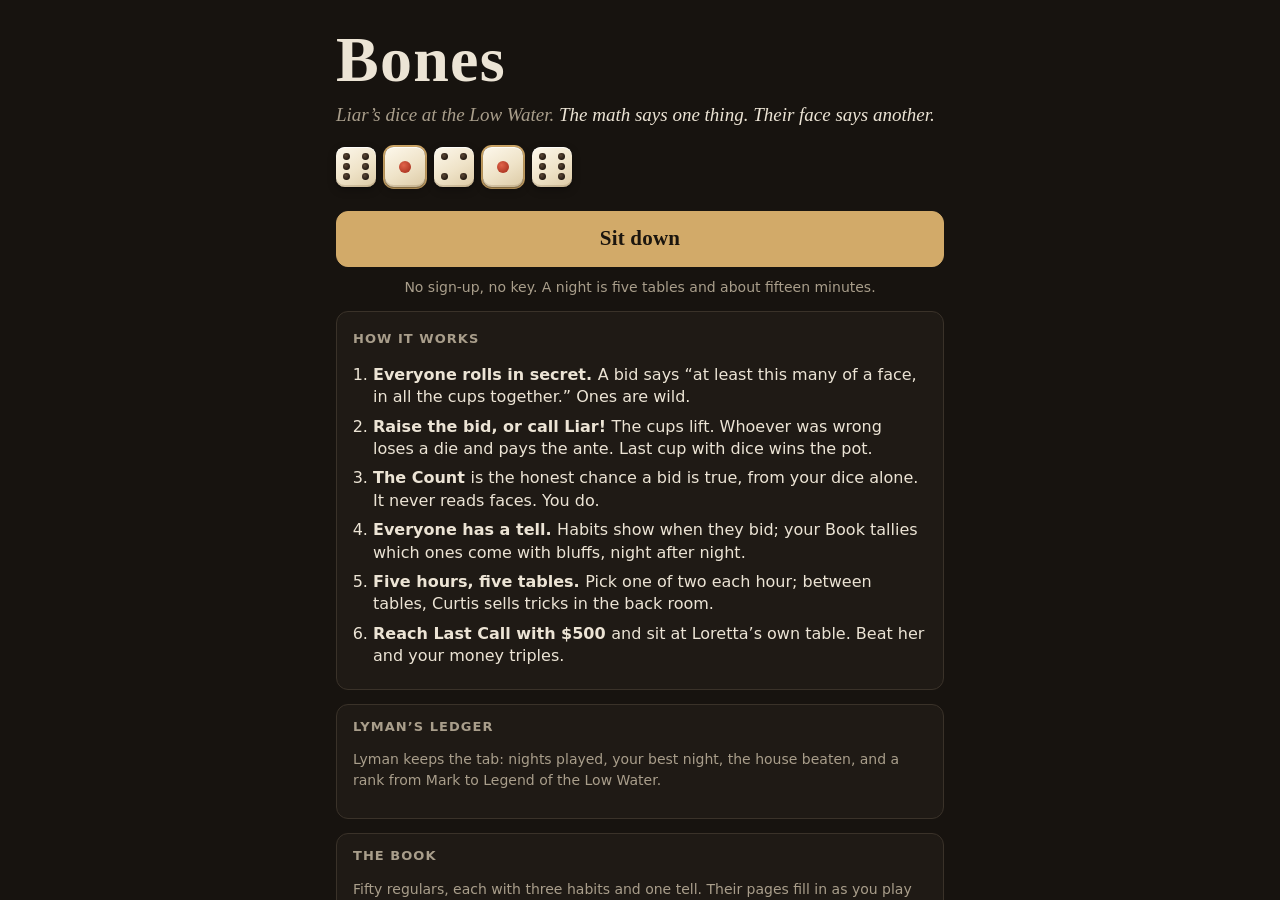
==== commit 0f1a86f1: "Bones: the whole game on one page, played through its buttons The table, choosing a table, the back " ====
--- a/bones.html
+++ b/bones.html
@@ -2,17 +2,536 @@
 <html lang="en" data-theme="dark">
 <head>
 <meta charset="utf-8">
+<!-- As the other games at the Low Water: the page may talk only to the Anthropic API and run only its own inline code. -->
 <meta http-equiv="Content-Security-Policy" content="default-src 'none'; script-src 'unsafe-inline'; style-src 'unsafe-inline'; connect-src https://api.anthropic.com; img-src data: blob:; base-uri 'none'; form-action 'none'">
 <meta name="viewport" content="width=device-width, initial-scale=1, viewport-fit=cover">
+<meta name="color-scheme" content="dark light">
+<meta name="theme-color" content="#17130f">
+<meta name="description" content="Bones: liar's dice at the Low Water. The math says one thing. Their face says another.">
 <title>Bones</title>
-</head>
-<body>
-<p>Bones: liar's dice at the Low Water. The table is being built.</p>
+<style>
+/* ===== Tokens (as index.html / Lock-In, plus the table's felt and ivory) ===== */
+:root {
+  --read-font: Georgia, "Times New Roman", serif;
+  --ui-font: system-ui, -apple-system, "Segoe UI", Roboto, "Helvetica Neue", Arial, sans-serif;
+  --tap: 44px;
+  --radius: 8px;
+  --sat: env(safe-area-inset-top, 0px);
+  --sab: env(safe-area-inset-bottom, 0px);
+  --sal: env(safe-area-inset-left, 0px);
+  --sar: env(safe-area-inset-right, 0px);
+  --die: 52px; --tray: 19px; --seat-face: 48px;
+  --ivory-1: #fdf8ec; --ivory-2: #efe3c8; --ivory-3: #dccaa5; --pip: #241a12; --wild-pip: #b23a26;
+}
+:root, :root[data-theme="dark"] {
+  --bg: #17130f; --surface: #1f1a15; --surface-2: #2a241d; --text: #ece4d5; --muted: #a99e8b; --faint: #958b79;
+  --border: #3a3229; --field: #7a6f5d; --accent: #d2aa69; --accent-ink: #1b150e; --danger: #e2917a; --good: #9fbf8a; --focus: #e9c27f;
+  --person-1: #74493a; --person-2: #57613d; --person-3: #3e5969; --person-4: #7a5f2d; --person-5: #604459; --person-6: #3d6057;
+  --felt: #233029; --felt-edge: #3d2f22; --night: #0d1016;
+  --felt-hi: #2d3e34; --shadow: rgba(0, 0, 0, .5); --down-1: #6a5038; --down-2: #3a2b1e;
+  color-scheme: dark;
+}
+:root[data-theme="parchment"] {
+  --bg: #f4ecda; --surface: #ede3cc; --surface-2: #e4d7bb; --text: #2a2217; --muted: #57492f; --faint: #6a5d45;
+  --border: #cdbd9b; --field: #857559; --accent: #815219; --accent-ink: #fbf6ea; --danger: #9c3d28; --good: #3f6a2c; --focus: #815219;
+  --person-1: #dbb4a0; --person-2: #c6c89e; --person-3: #b3c5cd; --person-4: #dfc48b; --person-5: #d3b7c4; --person-6: #aecabd;
+  --felt: #c9d3bd; --felt-edge: #a98d63; --night: #cfd3dc;
+  --felt-hi: #d6dfcb; --shadow: rgba(70, 45, 10, .28); --down-1: #8a6a48; --down-2: #5e452c;
+  color-scheme: light;
+}
+* { box-sizing: border-box; }
+html, body { height: 100%; margin: 0; }
+body { background: var(--bg); color: var(--text); font: 16px/1.45 var(--ui-font); -webkit-text-size-adjust: 100%; overflow: hidden; }
+button, input, select { font: inherit; color: inherit; }
+button { -webkit-tap-highlight-color: transparent; touch-action: manipulation; }
+a { color: var(--accent); }
+[hidden] { display: none !important; }
+.visually-hidden { position: fixed; top: 0; left: 0; width: 1px; height: 1px; overflow: hidden; clip: rect(0 0 0 0); white-space: nowrap; }
+:focus-visible { outline: 2px solid var(--focus); outline-offset: 2px; }
+[tabindex="-1"]:focus { outline: none; }
+.face { display: block; width: 100%; height: 100%; }
+.face .face-bg { fill: var(--person-1); }
+.face[data-hue="2"] .face-bg { fill: var(--person-2); } .face[data-hue="3"] .face-bg { fill: var(--person-3); } .face[data-hue="4"] .face-bg { fill: var(--person-4); }
+.face[data-hue="5"] .face-bg { fill: var(--person-5); } .face[data-hue="6"] .face-bg { fill: var(--person-6); }
+.btn {
+  display: inline-flex; align-items: center; justify-content: center; gap: 6px; min-height: var(--tap); padding: 0 16px;
+  border: 1px solid var(--field); border-radius: var(--radius); background: var(--surface); cursor: pointer; font-weight: 600; text-decoration: none; text-align: center;
+}
+.btn.primary { background: var(--accent); border-color: var(--accent); color: var(--accent-ink); }
+.btn.ghost { border-color: transparent; background: transparent; }
+.btn.danger { border-color: var(--danger); color: var(--danger); }
+.btn[disabled] { opacity: .5; cursor: not-allowed; }
+.btn.big { min-height: 56px; padding: 0 22px; border-radius: 12px; font: 700 21px/1.1 var(--read-font); letter-spacing: .01em; }
+.input { min-height: var(--tap); width: 100%; padding: 8px 12px; border: 1px solid var(--field); border-radius: var(--radius); background: var(--surface); font-size: 16px; }
+.seg { display: flex; flex-wrap: wrap; gap: 6px; }
+.seg .btn { flex: 1 1 auto; }
+.seg .btn[aria-pressed="true"] { background: var(--accent); border-color: var(--accent); color: var(--accent-ink); }
+.row { display: flex; flex-wrap: wrap; gap: 8px; align-items: center; }
+.note { color: var(--muted); font-size: 14px; }
+.err { color: var(--danger); }
+.check { display: flex; align-items: center; gap: 8px; min-height: var(--tap); font-weight: 400; font-size: 15px; cursor: pointer; }
+.check input { width: 20px; height: 20px; flex: none; accent-color: var(--accent); }
+.linkbtn { min-height: var(--tap); padding: 0 4px; border: 0; background: none; color: var(--accent); text-decoration: underline; cursor: pointer; font-size: 14px; }
+
+/* ===== Frame and screens ===== */
+#app { height: 100%; height: 100dvh; }
+.screen { display: none; height: 100%; }
+.screen.active { display: block; }
+.page { overflow-y: auto; overscroll-behavior: contain; }
+.page-in { max-width: 720px; margin: 0 auto; padding: 12px calc(16px + var(--sar)) calc(28px + var(--sab)) calc(16px + var(--sal)); }
+.topbar { position: sticky; top: 0; z-index: 5; flex: none; display: flex; align-items: center; gap: 6px; min-width: 0; padding: calc(6px + var(--sat)) calc(8px + var(--sar)) 6px calc(12px + var(--sal)); border-bottom: 1px solid var(--border); background: var(--bg); }
+.topbar .title { font: 600 20px/1.1 var(--read-font); white-space: nowrap; background: none; border: 0; padding: 0; cursor: pointer; min-height: var(--tap); }
+.topbar .hour { color: var(--muted); font-size: 13px; font-weight: 600; white-space: nowrap; letter-spacing: .02em; overflow: hidden; text-overflow: ellipsis; min-width: 0; }
+.topbar .sp { flex: 1; }
+.topbar .btn { padding: 0 9px; min-width: 44px; }
+.topbar .btn svg { width: 20px; height: 20px; display: block; }
+.topbar .booklbl { margin-left: 4px; }
+@media (max-width: 420px) { .topbar .booklbl { position: absolute; width: 1px; height: 1px; overflow: hidden; clip: rect(0 0 0 0); } }
+.cash { font: 700 18px/1 var(--ui-font); font-variant-numeric: tabular-nums; color: var(--accent); white-space: nowrap; padding: 4px 2px; border-radius: 6px; transition: color .3s; }
+.cash[data-flash="good"] { color: var(--good); }
+.cash[data-flash="danger"] { color: var(--danger); }
+.streak { min-width: 28px; padding: 2px 6px; border: 1px solid var(--field); border-radius: 11px; font: 700 12px/1.3 var(--ui-font); color: var(--muted); text-align: center; font-variant-numeric: tabular-nums; }
+.streak[data-hot] { border-color: var(--accent); color: var(--accent); }
+h1, h2, h3 { font-family: var(--read-font); }
+.kicker { margin: 18px 0 8px; font: 700 12px/1.2 var(--ui-font); letter-spacing: .09em; text-transform: uppercase; color: var(--muted); }
+
+/* ===== Home ===== */
+.home { max-width: 640px; margin: 0 auto; padding: calc(28px + var(--sat)) calc(16px + var(--sar)) calc(32px + var(--sab)) calc(16px + var(--sal)); }
+.home h1 { margin: 0; font: 700 64px/1 var(--read-font); letter-spacing: .02em; }
+.home .tagline { margin: 10px 0 18px; font: italic 19px/1.4 var(--read-font); color: var(--muted); }
+.home .tagline b { color: var(--text); font-weight: 400; }
+.hero-dice { --s: 40px; display: flex; gap: 9px; margin: 18px 0 20px; min-height: 44px; }
+.home .cta { display: grid; gap: 8px; margin: 0 0 6px; }
+.home .cta .btn.big { width: 100%; }
+.home .cta-sub { margin: 2px 0 0; text-align: center; color: var(--muted); font-size: 14px; }
+.home .pair { display: grid; grid-template-columns: 1fr 1fr; gap: 8px; }
+.home .pair .btn.big { font-size: 18px; padding: 0 10px; }
+.card { margin: 14px 0; padding: 14px 16px; border: 1px solid var(--border); border-radius: 12px; background: var(--surface); }
+.card > h2, details.card > summary { margin: 0 0 8px; font: 700 13px/1.3 var(--ui-font); letter-spacing: .08em; text-transform: uppercase; color: var(--muted); }
+details.card > summary { cursor: pointer; display: flex; align-items: center; min-height: 28px; margin: 0; list-style-position: inside; }
+details.card[open] > summary { margin-bottom: 10px; }
+.how ol { margin: 0; padding: 0 0 0 20px; }
+.how li { margin: 0 0 7px; line-height: 1.4; }
+.daily-line { margin: 0 0 10px; }
+.stat-line { margin: 0 0 4px; font: 600 18px/1.35 var(--read-font); }
+.ranks { display: flex; gap: 4px; margin: 8px 0 2px; }
+.ranks span { flex: 1; height: 6px; border-radius: 3px; background: var(--border); }
+.ranks span[data-on] { background: var(--accent); }
+.book-strip { display: flex; margin: 4px 0 10px; }
+.book-strip .mini { width: 34px; height: 34px; margin-right: -6px; border-radius: 50%; overflow: hidden; box-shadow: 0 0 0 2px var(--surface); }
+.field { display: grid; gap: 6px; margin: 0 0 14px; }
+.field > label, .field > .label { font-weight: 600; }
+.field .help { color: var(--muted); font-size: 14px; }
+.others { margin: 20px 0 0; text-align: center; color: var(--muted); font-size: 14px; }
+.others a { display: inline-flex; align-items: center; min-height: var(--tap); padding: 0 6px; }
+
+/* ===== Choose a table ===== */
+.hourhead { margin: 6px 0 2px; font: 700 30px/1.15 var(--read-font); }
+.hourhead small { color: var(--accent); font-weight: 700; }
+.hours { display: grid; grid-template-columns: repeat(5, minmax(0, 1fr)); gap: 4px; margin: 10px 0 12px; }
+.hours .h { display: grid; justify-items: center; gap: 3px; padding: 6px 2px; border-radius: 8px; font: 600 11px/1.2 var(--ui-font); color: var(--faint); text-align: center; letter-spacing: .02em; }
+.hours .h i { width: 14px; height: 14px; border-radius: 50%; border: 1.5px solid var(--field); }
+.hours .h[data-state="won"] i { background: var(--good); border-color: var(--good); }
+.hours .h[data-state="lost"] i { background: var(--danger); border-color: var(--danger); }
+.hours .h[data-state="now"] { color: var(--accent); background: var(--surface); }
+.hours .h[data-state="now"] i { border-color: var(--accent); box-shadow: 0 0 0 3px color-mix(in srgb, var(--accent) 30%, transparent); }
+.cards { display: grid; gap: 12px; }
+@media (min-width: 760px) { .cards[data-n="2"] { grid-template-columns: 1fr 1fr; } }
+.tcard { display: grid; gap: 10px; padding: 14px; border: 1px solid var(--border); border-radius: 14px; background: var(--surface); }
+.tcard[data-kind="rich"] { border-color: color-mix(in srgb, var(--accent) 45%, var(--border)); }
+.tcard[data-kind="last"] { border-color: var(--accent); background: linear-gradient(160deg, var(--surface-2), var(--surface)); }
+.tcard[data-off] { opacity: .62; }
+.tcard-head { display: flex; align-items: baseline; justify-content: space-between; gap: 8px; }
+.tcard-head h2 { margin: 0; font: 700 22px/1.2 var(--read-font); }
+.tcard-head .money { font: 700 20px/1 var(--ui-font); color: var(--accent); font-variant-numeric: tabular-nums; white-space: nowrap; }
+.tcard .facts { display: flex; flex-wrap: wrap; gap: 4px 12px; color: var(--muted); font-size: 14px; }
+.tcard .facts b { color: var(--text); font-variant-numeric: tabular-nums; }
+.people { display: grid; gap: 6px; }
+.person { display: grid; grid-template-columns: 40px minmax(0, 1fr); gap: 10px; align-items: center; width: 100%; min-height: 48px; padding: 4px 6px; border: 0; border-radius: 10px; background: transparent; text-align: left; cursor: pointer; }
+.person:hover { background: var(--surface-2); }
+.person .mini { width: 40px; height: 40px; border-radius: 50%; overflow: hidden; box-shadow: 0 0 0 1px var(--border); }
+.person .nm { font: 600 16px/1.2 var(--read-font); }
+.person .bk { font-size: 13px; color: var(--muted); line-height: 1.3; }
+.person .bk[data-new] { font-style: italic; color: var(--faint); }
+.rule { display: grid; gap: 2px; padding: 8px 10px; border-radius: 10px; background: var(--surface-2); font-size: 14px; }
+.rule b { font: 700 13px/1.2 var(--ui-font); letter-spacing: .06em; text-transform: uppercase; color: var(--accent); }
+.tcard .why { color: var(--danger); font-size: 14px; }
+.tcard .line { font: italic 18px/1.35 var(--read-font); }
+.held-row { display: flex; flex-wrap: wrap; gap: 6px; margin: 4px 0; }
+
+/* ===== The table screen (the prototype's) ===== */
+#screen-table.active { display: flex; flex-direction: column; }
+#screen-table { overflow: hidden; }
+.room { position: relative; flex: 1 1 auto; min-height: 0; display: flex; justify-content: center; }
+.table { position: relative; flex: 1 1 0; min-width: 0; min-height: 0; max-width: 760px; display: flex; flex-direction: column; }
+.seats { flex: none; display: grid; grid-template-columns: repeat(var(--n, 3), minmax(0, 1fr)); gap: 4px; padding: 6px 8px 2px; }
+.seat { position: relative; display: grid; justify-items: center; align-content: start; gap: 3px; min-width: 0; padding: 6px 2px 4px; border: 1px solid transparent; border-radius: 14px; background: transparent; cursor: pointer; text-align: center; transition: background-color .25s, border-color .25s, opacity .4s, transform .25s; }
+.seat[data-turn] { background: var(--surface); border-color: var(--border); transform: translateY(-1px); }
+.seat-face { position: relative; width: var(--seat-face); height: var(--seat-face); border-radius: 50%; overflow: hidden; box-shadow: 0 0 0 2px var(--border); background: var(--surface-2); transition: box-shadow .25s; }
+.seat[data-turn] .seat-face { box-shadow: 0 0 0 3px var(--accent), 0 0 16px color-mix(in srgb, var(--accent) 45%, transparent); }
+.seat-name { max-width: 100%; overflow: hidden; text-overflow: ellipsis; white-space: nowrap; font: 600 15px/1.15 var(--read-font); }
+.seat[data-turn] .seat-name { color: var(--accent); }
+.seat-tag { position: absolute; top: 4px; right: 6px; font: 700 9px/1 var(--ui-font); letter-spacing: .08em; color: var(--muted); }
+.seat-ledger { max-width: 100%; font: 600 10px/1.15 var(--ui-font); color: var(--accent); letter-spacing: .01em; }
+.seat[data-out] { opacity: .38; }
+.seat[data-out] .seat-face { filter: grayscale(.8); }
+.seat[data-out] .tray { visibility: hidden; }
+.tray { --s: var(--tray); display: flex; gap: 2px; align-items: center; justify-content: center; max-width: 100%; min-height: calc(var(--tray) + 6px); padding: 3px 5px; border-radius: 8px; background: var(--felt); box-shadow: inset 0 1px 3px var(--shadow); }
+.tray[data-six] { --s: calc(var(--tray) * .86); gap: 1px; padding: 3px 3px; }
+.bubble { position: relative; display: inline-flex; align-items: center; gap: 5px; min-height: 30px; max-width: 100%; margin-top: 4px; padding: 3px 9px; border-radius: 10px; background: var(--surface-2); font: 600 15px/1 var(--read-font); white-space: nowrap; --s: 18px; }
+.bubble::before { content: ""; position: absolute; top: -5px; left: 50%; width: 10px; height: 10px; margin-left: -5px; background: inherit; transform: rotate(45deg); border-radius: 2px; }
+.bubble[data-empty] { visibility: hidden; }
+.bubble[data-kind="liar"] { background: var(--danger); color: var(--accent-ink); font-weight: 700; }
+.bubble[data-kind="spot"] { background: var(--accent); color: var(--accent-ink); font-weight: 700; }
+.bubble[data-kind="say"] { display: block; padding: 5px 8px; font: italic 400 13px/1.25 var(--read-font); white-space: normal; overflow-wrap: anywhere; text-align: center; border: 1px solid var(--border); }
+.bubble[data-kind="say"][data-by="claude"] { border-color: color-mix(in srgb, var(--accent) 50%, var(--border)); }
+.dots { display: inline-flex; gap: 4px; padding: 0 2px; }
+.dots i { width: 6px; height: 6px; border-radius: 50%; background: var(--muted); animation: dot 1s infinite ease-in-out; }
+.dots i:nth-child(2) { animation-delay: .15s; }
+.dots i:nth-child(3) { animation-delay: .3s; }
+@keyframes dot { 0%, 60%, 100% { opacity: .35; transform: translateY(0); } 30% { opacity: 1; transform: translateY(-3px); } }
+.habit { min-height: 2.4em; max-width: 100%; padding: 0 2px; font: italic 13px/1.2 var(--read-font); color: var(--muted); text-align: center; overflow-wrap: anywhere; }
+.habit[data-under] { text-decoration: underline; text-decoration-color: var(--accent); text-underline-offset: 3px; color: var(--text); }
+
+.felt { position: relative; flex: 1 1 auto; min-height: 0; display: flex; flex-direction: column; justify-content: space-evenly; gap: 4px; margin: 4px 8px 6px; padding: 8px 12px 8px; border: 3px solid var(--felt-edge); border-radius: 22px; background: radial-gradient(ellipse at 50% 35%, var(--felt-hi), var(--felt) 70%); box-shadow: inset 0 2px 14px var(--shadow), 0 1px 0 var(--surface-2); }
+.felt-tags { flex: none; display: flex; justify-content: space-between; align-items: center; gap: 6px; min-height: 26px; margin: -2px -4px 0; }
+.ruletag { position: relative; display: inline-flex; align-items: center; gap: 5px; min-height: 28px; padding: 0 9px; border: 1px solid color-mix(in srgb, var(--accent) 60%, transparent); border-radius: 14px; background: color-mix(in srgb, var(--bg) 55%, transparent); color: var(--accent); font: 700 11px/1 var(--ui-font); min-height: 26px; letter-spacing: .06em; text-transform: uppercase; cursor: pointer; }
+.ruletag::before { content: ""; position: absolute; inset: -9px -4px; }
+.ruletag::after { content: "?"; display: inline-grid; place-items: center; width: 14px; height: 14px; border-radius: 50%; border: 1px solid currentColor; font-size: 9px; }
+.anteTag { margin-left: auto; min-height: 26px; display: inline-flex; align-items: center; padding: 0 8px; border-radius: 14px; background: color-mix(in srgb, var(--bg) 45%, transparent); color: var(--muted); font: 600 11px/1 var(--ui-font); letter-spacing: .03em; white-space: nowrap; }
+.bid { display: grid; justify-items: center; min-height: 92px; }
+.bid > * { grid-area: 1 / 1; }
+.bid-main, .bid-count { display: grid; justify-items: center; align-content: center; gap: 6px; transition: opacity .18s; }
+.bid[data-mode="count"] .bid-main { opacity: 0; visibility: hidden; }
+.bid:not([data-mode="count"]) .bid-count { opacity: 0; visibility: hidden; }
+.bid-word { font: 700 44px/1 var(--read-font); letter-spacing: .07em; text-transform: uppercase; }
+.bid-word[data-quiet] { font: italic 400 24px/1.2 var(--read-font); letter-spacing: 0; text-transform: none; color: var(--muted); text-align: center; }
+.bid-line { display: flex; flex-wrap: wrap; align-items: center; justify-content: center; gap: 4px 4px; min-height: 26px; --s: 24px; }
+.bid-line[data-many] { --s: 18px; }
+.bid-by { margin-left: 6px; font: italic 16px/1 var(--read-font); color: var(--muted); white-space: nowrap; }
+.count-num { font: 700 76px/.9 var(--read-font); font-variant-numeric: tabular-nums; color: var(--accent); transition: color .2s; }
+.count-num[data-state="there"] { color: var(--good); }
+.count-num[data-state="over"] { color: var(--danger); }
+.count-of { display: flex; align-items: center; gap: 6px; font: 15px/1 var(--read-font); color: var(--muted); --s: 18px; }
+.countbar { display: grid; grid-template-columns: minmax(0, 1fr) auto; align-items: center; gap: 10px; min-height: 22px; padding: 0 4px; }
+.countbar .track { height: 6px; border-radius: 3px; background: color-mix(in srgb, var(--text) 14%, transparent); overflow: hidden; }
+.countbar .fill { display: block; height: 100%; width: 0; border-radius: 3px; background: var(--field); transition: width .45s cubic-bezier(.2, .8, .3, 1), background-color .45s; }
+.countbar .lbl { font: 13px/1.2 var(--ui-font); color: var(--muted); white-space: nowrap; }
+.countbar .lbl b { font-size: 15px; font-variant-numeric: tabular-nums; transition: color .45s; }
+.bookline { display: flex; align-items: flex-start; justify-content: center; gap: 6px; min-height: 18px; padding: 0 4px; font: 13px/1.3 var(--ui-font); color: var(--muted); text-align: center; }
+.bookline svg { flex: none; width: 15px; height: 15px; margin-top: 1px; color: var(--accent); }
+.bookline em { font-family: var(--read-font); color: var(--text); }
+.bookline b { color: var(--text); font-variant-numeric: tabular-nums; }
+.bookline .bl-bluff { color: var(--danger); }
+.bookline .bl-straight { color: var(--good); }
+.bookline[data-quiet] { color: var(--faint); }
+.infoline { display: flex; flex-wrap: wrap; justify-content: center; gap: 4px 8px; min-height: 0; font: 600 12px/1.3 var(--ui-font); color: var(--accent); text-align: center; }
+.infoline:empty { display: none; }
+.infoline span { padding: 2px 8px; border-radius: 10px; background: color-mix(in srgb, var(--bg) 45%, transparent); }
+.mycup { display: grid; justify-items: center; gap: 4px; }
+.cupdice { --s: var(--die); display: flex; justify-content: center; gap: calc(var(--die) * .17); min-height: var(--die); max-width: 100%; }
+.cupdice[data-six] { --s: calc(var(--die) * .86); gap: 6px; }
+.cupcap { display: flex; justify-content: space-between; justify-self: stretch; gap: 8px; padding: 0 4px; font: 600 11px/1.2 var(--ui-font); letter-spacing: .08em; text-transform: uppercase; color: var(--muted); }
+.cupcap .turn { color: var(--accent); }
+.mycup[data-turn] .cupdice .die:not([data-empty]) { box-shadow: var(--die-shadow), 0 0 0 2px color-mix(in srgb, var(--accent) 55%, transparent); }
+
+/* ===== Dice ===== */
+.die {
+  --die-shadow: inset 0 -2px 0 rgba(90, 60, 20, .16), inset 0 1px 0 rgba(255, 255, 255, .8), 0 1px 1px rgba(0, 0, 0, .25), 0 3px 8px rgba(0, 0, 0, .28);
+  position: relative; flex: none; display: grid; grid-template: repeat(3, 1fr) / repeat(3, 1fr);
+  width: var(--s, 52px); height: var(--s, 52px); padding: calc(var(--s, 52px) * .13);
+  border-radius: calc(var(--s, 52px) * .22);
+  background: linear-gradient(150deg, var(--ivory-1) 0%, var(--ivory-2) 55%, var(--ivory-3) 100%);
+  box-shadow: var(--die-shadow);
+  transition: opacity .25s, filter .25s, box-shadow .25s;
+}
+.pip { align-self: center; justify-self: center; width: calc(var(--s, 52px) * .17); height: calc(var(--s, 52px) * .17); border-radius: 50%; background: radial-gradient(circle at 38% 35%, #5a4634, var(--pip) 70%); }
+.pip.c1 { grid-area: 1 / 1; } .pip.c2 { grid-area: 1 / 2; } .pip.c3 { grid-area: 1 / 3; }
+.pip.c4 { grid-area: 2 / 1; } .pip.c5 { grid-area: 2 / 2; } .pip.c6 { grid-area: 2 / 3; }
+.pip.c7 { grid-area: 3 / 1; } .pip.c8 { grid-area: 3 / 2; } .pip.c9 { grid-area: 3 / 3; }
+.die[data-wild] { box-shadow: var(--die-shadow), 0 0 0 2px var(--accent); }
+.die[data-wild] .pip { width: calc(var(--s, 52px) * .3); height: calc(var(--s, 52px) * .3); background: radial-gradient(circle at 38% 35%, #e0644a, var(--wild-pip) 70%); }
+.die[data-ace] .pip { width: calc(var(--s, 52px) * .3); height: calc(var(--s, 52px) * .3); }
+.die[data-down] { background: linear-gradient(150deg, var(--down-1), var(--down-2)); box-shadow: inset 0 1px 0 rgba(255, 255, 255, .22), inset 0 -1px 0 rgba(0, 0, 0, .3), 0 1px 2px rgba(0, 0, 0, .4); }
+.die[data-empty] { background: transparent; box-shadow: none; border: 1.5px dashed color-mix(in srgb, var(--text) 22%, transparent); }
+.tray .die[data-empty] { border-width: 1px; opacity: .6; }
+.die[data-dim] { opacity: .32; filter: saturate(.3); }
+.die[data-hit] { box-shadow: var(--die-shadow), 0 0 0 2px var(--accent), 0 0 14px 2px color-mix(in srgb, var(--accent) 70%, transparent); }
+.die[data-peek] { box-shadow: var(--die-shadow), 0 0 0 1.5px var(--accent); }
+.die .mark { position: absolute; top: 0; right: 0; width: 34%; height: 34%; border-top-right-radius: inherit; background: var(--accent); clip-path: polygon(30% 0, 100% 0, 100% 70%); opacity: .9; }
+.die .fixmark { position: absolute; left: 50%; bottom: -15px; transform: translateX(-50%); font: 700 9px/1 var(--ui-font); letter-spacing: .06em; color: var(--accent); white-space: nowrap; text-transform: uppercase; }
+.die .crack { position: absolute; inset: 0; width: 100%; height: 100%; pointer-events: none; }
+.die[data-pick] { cursor: pointer; }
+.die[data-sel] { box-shadow: var(--die-shadow), 0 0 0 3px var(--accent); transform: translateY(-3px); }
+
+/* ===== Tricks, log ===== */
+.tricks { flex: none; display: flex; gap: 6px; overflow-x: auto; scrollbar-width: none; padding: 0 8px 2px; min-height: 0; }
+.tricks:empty { display: none; }
+.tricks::-webkit-scrollbar { display: none; }
+.trick { flex: none; display: inline-flex; align-items: center; gap: 6px; min-height: 38px; padding: 0 12px; border: 1px solid var(--border); border-radius: 19px; background: var(--surface); font: 600 13px/1 var(--ui-font); color: var(--muted); cursor: pointer; white-space: nowrap; }
+.trick i { width: 7px; height: 7px; border-radius: 50%; background: var(--field); }
+.trick[data-usable] { border-color: var(--accent); color: var(--text); box-shadow: 0 0 12px color-mix(in srgb, var(--accent) 35%, transparent); animation: glow 2.2s ease-in-out infinite; }
+.trick[data-usable] i { background: var(--accent); }
+.trick[data-asleep] { opacity: .5; text-decoration: line-through; text-decoration-thickness: 1px; }
+.trick small { font-size: 10px; letter-spacing: .06em; text-transform: uppercase; color: var(--faint); text-decoration: none; }
+@keyframes glow { 50% { box-shadow: 0 0 2px color-mix(in srgb, var(--accent) 15%, transparent); } }
+.log { flex: none; min-height: 20px; padding: 3px 12px 2px; font: 13px/1.3 var(--ui-font); color: var(--faint); white-space: nowrap; overflow: hidden; text-overflow: ellipsis; text-align: center; }
+.log b { color: var(--muted); font-weight: 600; }
+
+/* ===== Action area ===== */
+.actions { flex: none; display: grid; gap: 7px; padding: 8px calc(8px + var(--sar)) calc(8px + var(--sab)) calc(8px + var(--sal)); border-top: 1px solid var(--border); background: var(--bg); transition: opacity .25s; }
+.picker { display: grid; gap: 7px; }
+.picker[data-calm] { opacity: .45; }
+.calls { display: grid; grid-template-columns: 1fr 1fr; gap: 7px; }
+.calls[data-three] { grid-template-columns: 1.25fr .9fr 1fr; }
+.call { display: grid; place-items: center; align-content: center; gap: 2px; min-height: 50px; padding: 2px 6px; border-radius: 12px; font: 700 21px/1 var(--read-font); letter-spacing: .02em; cursor: pointer; }
+.call small { font: 600 11px/1 var(--ui-font); letter-spacing: .02em; opacity: .85; }
+.call.liar { border: 1px solid var(--danger); background: var(--danger); color: var(--accent-ink); }
+.call.liar2 { border: 1.5px solid var(--danger); background: transparent; color: var(--danger); font-size: 17px; }
+.call.spot { border: 1.5px solid var(--accent); background: transparent; color: var(--accent); }
+.call:disabled { opacity: .4; cursor: default; }
+.picker[data-calm] .call:disabled, .picker[data-calm] button:disabled { opacity: 1; }
+.faces { display: grid; grid-template-columns: repeat(var(--nf, 5), minmax(0, 1fr)); gap: 6px; }
+.facebtn { --s: 30px; display: grid; place-items: center; min-height: 50px; padding: 0; border: 1px solid var(--border); border-radius: 12px; background: var(--surface); cursor: pointer; transition: border-color .15s, background-color .15s, opacity .15s; }
+.facebtn[aria-pressed="true"] { border-color: var(--accent); background: var(--surface-2); box-shadow: inset 0 0 0 1px var(--accent); }
+.facebtn[data-illegal] .die { opacity: .4; }
+.facebtn:disabled { opacity: .3; cursor: not-allowed; }
+.bidrow { display: grid; grid-template-columns: auto minmax(0, 1fr) auto; align-items: center; gap: 8px; }
+.stepper { display: flex; align-items: stretch; border: 1px solid var(--field); border-radius: 12px; overflow: hidden; background: var(--surface); }
+.stepper button { width: 46px; min-height: 48px; border: 0; background: transparent; font: 500 26px/1 var(--ui-font); cursor: pointer; user-select: none; -webkit-user-select: none; }
+.stepper button:active:not(:disabled) { background: var(--surface-2); }
+.stepper button:disabled { opacity: .3; cursor: default; }
+.stepper .qty { display: grid; place-items: center; min-width: 38px; font: 700 26px/1 var(--read-font); font-variant-numeric: tabular-nums; border-left: 1px solid var(--border); border-right: 1px solid var(--border); }
+.live { display: grid; justify-items: center; gap: 1px; min-width: 0; text-align: center; }
+.live .what { font: 600 16px/1.1 var(--read-font); white-space: nowrap; overflow: hidden; text-overflow: ellipsis; max-width: 100%; }
+.live .pct { font: 700 13px/1.1 var(--ui-font); font-variant-numeric: tabular-nums; white-space: nowrap; }
+@media (max-width: 380px) { .live .pct .long { display: none; } }
+.bidbtn { min-width: 92px; min-height: 48px; border-radius: 12px; font: 700 19px/1 var(--read-font); }
+.bar { display: grid; gap: 7px; }
+.bar p { margin: 0; text-align: center; color: var(--muted); font-size: 14px; }
+.bar .btns { display: grid; grid-template-columns: 1fr 1fr; gap: 7px; }
+.bar .btns[data-one] { grid-template-columns: 1fr; }
+.bar .btn { min-height: 52px; border-radius: 12px; font: 700 18px/1 var(--read-font); }
+
+/* ===== Stamps, floats, sheets, coach ===== */
+.stamp-layer { position: absolute; inset: 0; z-index: 6; display: grid; place-items: center; pointer-events: none; }
+.stamp { display: grid; justify-items: center; gap: 4px; max-width: calc(100% - 16px); padding: 6px 18px 9px; border: 4px double currentColor; border-radius: 12px; background: color-mix(in srgb, var(--bg) 90%, transparent); color: var(--danger); box-shadow: 0 10px 34px var(--shadow); }
+.stamp b { font: 700 52px/1 var(--read-font); letter-spacing: .04em; white-space: nowrap; }
+.stamp small { font: 600 14px/1.2 var(--ui-font); color: var(--text); letter-spacing: .01em; text-align: center; }
+.stamp[data-kind="good"] { color: var(--good); }
+.stamp[data-kind="accent"] { color: var(--accent); }
+.stamp[data-kind="big"] { color: var(--accent); border-width: 6px; }
+.toast { position: absolute; left: 50%; top: 40px; z-index: 7; max-width: calc(100% - 20px); transform: translateX(-50%); padding: 7px 14px; border: 1px solid var(--accent); border-radius: 18px; background: var(--surface); font: italic 15px/1.25 var(--read-font); text-align: center; box-shadow: 0 6px 18px var(--shadow); pointer-events: none; }
+.fx { position: fixed; inset: 0; z-index: 30; pointer-events: none; overflow: hidden; }
+.float { position: absolute; left: 0; top: 0; font: 700 22px/1 var(--read-font); color: var(--good); text-shadow: 0 2px 6px var(--shadow); white-space: nowrap; }
+.float[data-kind="danger"] { color: var(--danger); }
+.speck { position: absolute; left: 0; top: 0; width: 7px; height: 7px; border-radius: 2px; background: var(--accent); }
+.speck:nth-child(3n) { border-radius: 50%; width: 5px; height: 5px; background: var(--focus); }
+.sheet { position: absolute; left: 6px; right: 6px; bottom: 0; z-index: 8; max-height: 78%; overflow-y: auto; overscroll-behavior: contain; padding: 14px 14px calc(12px + var(--sab)); border: 1px solid var(--border); border-bottom: 0; border-radius: 18px 18px 0 0; background: var(--surface); box-shadow: 0 -14px 34px var(--shadow); }
+.sheet h2 { margin: 0 0 2px; font: 600 22px/1.2 var(--read-font); }
+.sheet .sub { margin: 0 0 8px; color: var(--muted); font-size: 14px; line-height: 1.35; }
+.sheet .go { position: sticky; bottom: 0; width: 100%; min-height: 52px; margin-top: 10px; font: 700 18px/1 var(--read-font); border-radius: 12px; box-shadow: 0 -8px 14px var(--surface); }
+.had { display: grid; gap: 0; }
+.had-row { display: grid; grid-template-columns: 30px minmax(0, 1fr) auto; align-items: center; gap: 4px 10px; padding: 7px 0; border-top: 1px solid var(--border); }
+.had-row .mini { width: 30px; height: 30px; border-radius: 50%; overflow: hidden; box-shadow: 0 0 0 1px var(--border); }
+.mini.you { display: grid; place-items: center; background: var(--surface-2); font: 700 10px/1 var(--ui-font); letter-spacing: .04em; color: var(--muted); }
+.had-main { min-width: 0; }
+.had-bid { display: flex; align-items: center; gap: 6px; font: 600 15px/1.2 var(--read-font); --s: 16px; flex-wrap: wrap; }
+.had-bid .held { font: 13px/1.2 var(--ui-font); color: var(--muted); }
+.had-habit { font: italic 13px/1.3 var(--read-font); color: var(--muted); }
+.had-habit .tally { font: normal 12px/1.3 var(--ui-font); color: var(--faint); }
+.had-habit .tally b { color: var(--text); font-weight: 600; }
+.tag { padding: 3px 7px; border: 1px solid currentColor; border-radius: 6px; font: 700 11px/1 var(--ui-font); letter-spacing: .08em; white-space: nowrap; }
+.tag.bluff { color: var(--danger); }
+.tag.straight { color: var(--good); }
+.end-big { margin: 2px 0 6px; font: 700 40px/1 var(--read-font); color: var(--accent); font-variant-numeric: tabular-nums; }
+.coach { position: absolute; left: 10px; right: 10px; top: 6px; z-index: 9; display: grid; gap: 4px; padding: 8px 12px; border: 1px solid var(--accent); border-radius: 14px; background: var(--surface); box-shadow: 0 10px 26px var(--shadow); font: 14px/1.35 var(--ui-font); }
+.coach p { margin: 0; }
+.coach .row { justify-content: space-between; gap: 6px; }
+.coach .btn { min-height: 38px; padding: 0 12px; font-size: 14px; }
+.coach .linkbtn { min-height: 38px; color: var(--muted); }
+
+/* ===== The Book (beside the table on wide screens, its own panel on a phone; and the collection) ===== */
+.bookside { flex: 0 0 340px; min-height: 0; overflow-y: auto; overscroll-behavior: contain; padding: 12px 14px calc(16px + var(--sab)); border-left: 1px solid var(--border); }
+.bookside h2 { margin: 0 0 2px; font: 600 22px/1.2 var(--read-font); }
+.bookside .sub { margin: 0 0 10px; color: var(--muted); font-size: 13px; }
+.bpage { margin: 0 0 10px; padding: 10px 12px; border: 1px solid var(--border); border-radius: 12px; background: var(--surface); }
+.bpage-head { display: grid; grid-template-columns: 40px minmax(0, 1fr); gap: 10px; align-items: center; margin-bottom: 6px; }
+.bpage-head .mini { width: 40px; height: 40px; border-radius: 50%; overflow: hidden; box-shadow: 0 0 0 1px var(--border); }
+.bpage-name { font: 600 17px/1.2 var(--read-font); }
+.bpage-stat { font-size: 13px; color: var(--muted); }
+.hrow { display: grid; grid-template-columns: minmax(0, 1fr) auto; gap: 2px 10px; padding: 6px 0; border-top: 1px solid var(--border); font-size: 13px; align-items: center; }
+.hrow em { font: italic 14px/1.25 var(--read-font); }
+.hrow em[data-under] { text-decoration: underline; text-decoration-color: var(--accent); text-underline-offset: 3px; }
+.hrow .n { color: var(--muted); white-space: nowrap; font-variant-numeric: tabular-nums; }
+.hrow .n b { color: var(--text); }
+.hrow .meter { grid-column: 1 / -1; display: flex; height: 5px; border-radius: 3px; overflow: hidden; background: color-mix(in srgb, var(--text) 10%, transparent); }
+.hrow .meter i { display: block; height: 100%; }
+.hrow .meter .mb { background: var(--danger); }
+.hrow .meter .ms { background: var(--good); }
+.hrow[data-bump] em { color: var(--accent); }
+.hrow[data-quiet] em { font-style: normal; color: var(--faint); font-size: 13px; }
+.truth { margin: 6px 0 0; padding: 6px 8px; border-radius: 8px; background: var(--surface-2); font-size: 13px; color: var(--accent); }
+@media (min-width: 980px) { #btn-bookside { display: none; } }
+@media (max-width: 979px) {
+  .bookside { display: none; flex: 1 1 auto; max-width: 760px; border-left: 0; }
+  #screen-table[data-book] .bookside { display: block; }
+  #screen-table[data-book] .table { display: none; }
+}
+.grid50 { display: grid; grid-template-columns: repeat(auto-fill, minmax(76px, 1fr)); gap: 8px; }
+.gface { display: grid; justify-items: center; gap: 4px; min-height: 96px; padding: 8px 2px 6px; border: 1px solid var(--border); border-radius: 12px; background: var(--surface); cursor: pointer; text-align: center; }
+.gface .mini { width: 48px; height: 48px; border-radius: 50%; overflow: hidden; box-shadow: 0 0 0 1px var(--border); }
+.gface .nm { max-width: 100%; overflow: hidden; text-overflow: ellipsis; white-space: nowrap; font: 600 13px/1.15 var(--read-font); }
+.gface .n { font-size: 11px; color: var(--muted); }
+.gface[data-unmet] { cursor: default; background: transparent; border-style: dashed; }
+.gface[data-unmet] .mini { filter: grayscale(1) brightness(.55) contrast(.8); opacity: .55; }
+.gface[data-unmet] .nm { color: var(--faint); }
+.pp-head { display: grid; grid-template-columns: 64px minmax(0, 1fr); gap: 12px; align-items: center; margin-bottom: 8px; }
+.pp-head .mini { width: 64px; height: 64px; border-radius: 50%; overflow: hidden; box-shadow: 0 0 0 2px var(--border); }
+.pp-head h2 { margin: 0; }
+.pp-look { margin: 2px 0 0; color: var(--muted); font: italic 14px/1.35 var(--read-font); }
+.pp-stat { margin: 10px 0 4px; font: 600 17px/1.3 var(--read-font); }
+.pp-rec { margin: 8px 0 0; color: var(--muted); font-size: 14px; }
+
+/* ===== The back room ===== */
+.curtis { display: grid; grid-template-columns: 64px minmax(0, 1fr); gap: 12px; align-items: center; margin: 8px 0 12px; }
+.curtis .mini { width: 64px; height: 64px; border-radius: 50%; overflow: hidden; box-shadow: 0 0 0 2px var(--border); }
+.curtis p { margin: 0; font: italic 18px/1.35 var(--read-font); }
+.curtis small { display: block; margin-top: 2px; color: var(--muted); font: 13px/1.3 var(--ui-font); }
+.result { margin: 6px 0 4px; padding: 10px 12px; border-radius: 12px; background: var(--surface); border: 1px solid var(--border); font: 600 17px/1.3 var(--read-font); }
+.result[data-won] { border-color: var(--good); }
+.result .amt { color: var(--good); }
+.result[data-lost] .amt { color: var(--danger); }
+.offers { display: grid; gap: 10px; }
+@media (min-width: 760px) { .offers { grid-template-columns: repeat(3, 1fr); } }
+.offer { display: grid; gap: 6px; align-content: start; padding: 12px; border: 1px solid var(--border); border-radius: 14px; background: var(--surface); }
+.offer[data-rarity="rare"] { border-color: color-mix(in srgb, var(--accent) 70%, var(--border)); }
+.offer[data-gone] { opacity: .5; border-style: dashed; }
+.offer-head { display: flex; justify-content: space-between; align-items: baseline; gap: 8px; }
+.offer h3 { margin: 0; font: 700 19px/1.2 var(--read-font); }
+.offer .price { font: 700 18px/1 var(--ui-font); color: var(--accent); white-space: nowrap; font-variant-numeric: tabular-nums; }
+.offer p { margin: 0; font-size: 15px; line-height: 1.4; }
+.rar { font: 700 11px/1.2 var(--ui-font); letter-spacing: .09em; text-transform: uppercase; color: var(--muted); }
+.rar[data-r="uncommon"] { color: var(--good); }
+.rar[data-r="rare"] { color: var(--accent); }
+.offer .btn { margin-top: 2px; }
+.slots { display: flex; gap: 6px; margin: 4px 0 8px; }
+.slots span { flex: 1; height: 8px; border-radius: 4px; border: 1px solid var(--field); }
+.slots span[data-full] { background: var(--accent); border-color: var(--accent); }
+.held { display: grid; gap: 6px; }
+.held-item { display: grid; grid-template-columns: minmax(0, 1fr) auto; gap: 4px 10px; align-items: center; padding: 8px 10px; border: 1px solid var(--border); border-radius: 12px; background: var(--surface); }
+.held-item b { font: 700 16px/1.2 var(--read-font); }
+.held-item span { grid-column: 1; color: var(--muted); font-size: 13px; line-height: 1.35; }
+.held-item .btn { grid-column: 2; grid-row: 1 / span 2; }
+.next-note { margin: 12px 0 0; color: var(--muted); font-size: 14px; }
+.next-note[data-warn] { color: var(--danger); font-weight: 600; }
+.leave { width: 100%; margin-top: 12px; }
+
+/* ===== The end of the night ===== */
+.over-stamp { display: grid; place-items: center; margin: 18px 0 8px; min-height: 96px; }
+.over-stamp .stamp { position: relative; }
+.over-line { margin: 4px 0 2px; text-align: center; font: italic 18px/1.4 var(--read-font); color: var(--muted); }
+.over-cash { margin: 8px 0 2px; text-align: center; font: 700 52px/1 var(--read-font); color: var(--accent); font-variant-numeric: tabular-nums; }
+.over-cash small { display: block; margin-top: 4px; font: 600 13px/1.2 var(--ui-font); letter-spacing: .06em; text-transform: uppercase; color: var(--muted); }
+.column { margin: 18px 0 12px; padding: 16px 16px 14px; border: 1px solid var(--border); border-top: 4px double var(--text); border-radius: 4px; background: var(--surface); transition: opacity .4s; }
+.column[data-fading] { opacity: .15; }
+.column .paper { margin: 0 0 8px; font: 700 11px/1.2 var(--ui-font); letter-spacing: .12em; text-transform: uppercase; color: var(--muted); text-align: center; border-bottom: 1px solid var(--border); padding-bottom: 6px; }
+.column h2 { margin: 0 0 8px; font: 700 24px/1.15 var(--read-font); text-transform: uppercase; letter-spacing: .02em; text-align: center; overflow-wrap: anywhere; }
+.column .body { margin: 0 0 8px; font: 17px/1.55 var(--read-font); overflow-wrap: anywhere; }
+.column .by { margin: 0; font: italic 14px/1.3 var(--read-font); color: var(--muted); }
+.column .claude { margin: 6px 0 0; font-size: 12px; color: var(--faint); }
+.nightstrip { display: grid; gap: 6px; }
+.ns-row { display: grid; grid-template-columns: 74px minmax(0, 1fr) auto; gap: 8px; align-items: center; padding: 8px 10px; border: 1px solid var(--border); border-radius: 10px; background: var(--surface); font-size: 14px; }
+.ns-row .hr { font: 700 13px/1.2 var(--ui-font); color: var(--muted); }
+.ns-row .who { min-width: 0; overflow: hidden; text-overflow: ellipsis; white-space: nowrap; }
+.ns-row .res { text-align: right; white-space: nowrap; font-variant-numeric: tabular-nums; }
+.ns-row .res b { display: block; }
+.ns-row[data-won] .res b { color: var(--good); }
+.ns-row[data-lost] .res b { color: var(--danger); }
+.gains { margin: 0; padding: 0 0 0 18px; }
+.gains li { margin: 0 0 4px; }
+.share { margin: 10px 0 0; padding: 10px 12px; border: 1px dashed var(--field); border-radius: 10px; font: 15px/1.4 var(--ui-font); overflow-wrap: anywhere; }
+.endbtns { display: grid; grid-template-columns: 1fr 1fr; gap: 8px; margin-top: 16px; }
+
+/* ===== Dialogs ===== */
+dialog { width: min(460px, calc(100vw - 24px)); max-height: calc(100dvh - 24px); padding: 18px; border: 1px solid var(--border); border-radius: 14px; background: var(--surface); color: var(--text); overflow-y: auto; }
+dialog::backdrop { background: rgba(0, 0, 0, .55); }
+dialog h2 { margin: 0 0 6px; font: 600 22px/1.2 var(--read-font); }
+dialog h3 { margin: 14px 0 6px; font: 700 12px/1.2 var(--ui-font); letter-spacing: .08em; text-transform: uppercase; color: var(--muted); }
+dialog p { margin: 0 0 10px; }
+dialog .row.end { margin-top: 14px; }
+dialog .row.end .btn { flex: 1; }
+dialog .picks { display: flex; flex-wrap: wrap; justify-content: center; gap: 8px; margin: 6px 0; --s: 44px; }
+dialog .picks button { padding: 0; border: 0; background: none; border-radius: 10px; cursor: pointer; min-width: 44px; min-height: 44px; display: grid; place-items: center; }
+dialog .picks button[aria-pressed="true"] .die { box-shadow: var(--die-shadow), 0 0 0 3px var(--accent); }
+dialog .picks button[aria-pressed="false"] .die { opacity: .55; }
+dialog ul { margin: 0 0 10px; padding-left: 20px; }
+dialog li { margin: 0 0 6px; }
+
+/* ===== Sizes ===== */
+@media (min-width: 700px) {
+  :root { --die: 62px; --tray: 24px; --seat-face: 60px; }
+  .bid-word { font-size: 56px; }
+  .bid-line { --s: 30px; }
+  .seat-name { font-size: 17px; }
+  .habit { font-size: 14px; }
+  .felt { margin: 8px 12px; padding: 14px 18px; }
+  .seats { padding: 10px 12px 4px; gap: 10px; }
+  .actions { padding-left: 12px; padding-right: 12px; }
+  .facebtn { --s: 34px; min-height: 54px; }
+}
+@media (max-height: 760px) {
+  :root { --seat-face: 42px; --die: 48px; }
+  .habit { min-height: 1.25em; font-size: 12px; }
+  .bubble { min-height: 26px; margin-top: 2px; }
+  .bid { min-height: 80px; }
+  .bid-word { font-size: 38px; }
+  .count-num { font-size: 64px; }
+  .call { min-height: 46px; }
+  .facebtn { min-height: 46px; }
+  .stepper button { min-height: 46px; }
+  .bidbtn { min-height: 46px; }
+  .seat { padding-top: 4px; gap: 2px; }
+  .trick { min-height: 36px; }
+}
+@media (max-height: 680px) {
+  :root { --die: 42px; --seat-face: 34px; --tray: 16px; }
+  .log { display: none; }
+  .bid { min-height: 66px; }
+  .bid-word { font-size: 32px; }
+  .bid-line { --s: 20px; }
+  .count-num { font-size: 54px; }
+  .seat-name { font-size: 14px; }
+  .call { min-height: 44px; font-size: 19px; }
+  .facebtn { min-height: 44px; --s: 26px; }
+  .stepper button { min-height: 44px; width: 42px; }
+  .bidbtn { min-height: 44px; }
+  .actions { gap: 6px; padding-top: 6px; }
+  .picker { gap: 6px; }
+  .felt { margin: 2px 8px 4px; padding: 6px 10px; }
+  .trick { min-height: 34px; }
+  .habit { font-size: 11.5px; }
+}
+@media (prefers-reduced-motion: reduce) {
+  .dots i, .trick[data-usable] { animation: none; }
+  .countbar .fill { transition: none; }
+}
+</style>
 <script>
+'use strict';
+// The theme before the first paint: Bones' own choice, else the town's (as index.html), else dark.
+(function () {
+  try {
+    var own = JSON.parse(window.localStorage.getItem('novatria.bones.settings') || 'null');
+    var t = own && (own.theme === 'dark' || own.theme === 'parchment') ? own.theme : null;
+    if (!t) { var saved = JSON.parse(window.localStorage.getItem('novatria.settings') || 'null'); if (saved && (saved.theme === 'dark' || saved.theme === 'parchment')) t = saved.theme; }
+    if (t) document.documentElement.setAttribute('data-theme', t);
+  } catch (e) { /* storage off: the default theme */ }
+})();
 /* ==BONES:ENGINE:BEGIN== */
 /* ===========================================================================
    BONES ENGINE: the rules, the people, the bots, the back room, the Book.
-   Pure calculation: no DOM, no clock, no Math.random. Runs unchanged in
+   Pure calculation: no DOM, no clock, no unseeded randomness. Runs unchanged in
    Node's vm. Attaches itself as Game.Engine and nothing else.
 
    ---------------------------------------------------------------------------
@@ -40,7 +559,9 @@
            'choose': {t:'sit', i}            sit at card i of Engine.options(S)
                      {t:'walk'}              Last Call only: go home with your cash
            'table' wait 'turn':  {t:'bid', q, f} | {t:'liar'} | {t:'spot'}
-                                 {t:'use', id:'nod'} | {t:'use', id:'slowroll'}
+                                 {t:'liar', double:true}  (Double or Nothing)
+                                 {t:'use', id:'nod'}
+                                 {t:'use', id:'slowroll', dice?:[indices]} (all if omitted)
                                  {t:'use', id:'palm', die, face}
            'table' wait 'ready': {t:'go'} (also the two uses: slowroll, palm)
                       ('ready' only happens when you hold Slow Roll and are
@@ -63,7 +584,9 @@
    READING (never mutate S)
      Engine.view(S) -> {
        v, phase, hour (0..4), hourName, cash, streak, seed, daily, ending,
-       tricks: [{ id, name, text, rarity, kind, usable }],   usable = can act now
+       tricks: [{ id, name, text, rarity, kind, usable, asleep }],
+               usable = can be used right now; asleep = a dice trick at Last
+               Call (Loretta counts the bones: dice tricks do not work there)
        options: (phase 'choose') same as Engine.options(S),
        shop:    (phase 'shop') same as Engine.shopView(S),
        table: null | {
@@ -75,6 +598,8 @@
                    shown:[{i, face, why:'open'|'mirror'|'cornered'}],
                    ledger: 'bluffs about 1 bid in 3' | null }],
          myDice: [faces] | null (null while you bid blind),
+         myFixed: [die indices]: your fixed 1s (Shaved Die / Hot Hand), wild
+                  only for your own bids,
          blind (bool), bid: {who, id, q, f} | null,
          history: [{ who, id, q, f, habit:{i, text, line, underline}|null }],
          ones: number|null (Bar Mirror), nod: {q, f, truth}|null,
@@ -96,6 +621,8 @@
      Engine.isLegalBid(S, q, f) -> bool
      Engine.count(S, q, f) -> P(at least q f's on the table) from your cup and
          what tricks showed you, other dice fair. Exact. null off-table.
+         (q,f) equal to the bid in front of you is judged as its bidder's bid
+         (your fixed 1s are plain for it); any other (q,f) as your own raise.
      Engine.countExact(S, q, f) -> P(exactly q), same footing (for Spot On).
      Engine.shopView(S) -> { hour, offers:[{ i, id, name, text, rarity, kind,
          price, affordable }|null], held:[{ id, name, text, sell }],
@@ -130,7 +657,7 @@
      {t:'look', mine}                                 a blind opener sees the cup
      {t:'trick', id, ...}                             a trick did something:
          shaved/loaded/hothand {die} · extrabone {dice} · rabbit {saved}
-         slowroll {mine} · palm {die, face, mine} · mirror {seat, who, die, face}
+         slowroll {dice, mine} · palm {die, face, mine} · mirror {seat, who, die, face}
          barmirror {ones} · nod {q, f, truth} · cornered {shown:[{seat,die,face}]}
          sticky {amount} · sidebet {} · housemoney {extra} · snake {amount}
          tab {buyIn} · honest {who, n} · double {who, n} · close {} · lastword {}
@@ -152,7 +679,7 @@
      {t:'wait', need}                                 always last
 
    MONEY (exact rules; see design 1-2)
-     ante = round(buyIn / 10) (x2 under Double ante; 0 at Last Call, where
+     ante = round(buyIn x 0.15) (x2 under Double ante; 0 at Last Call, where
      only the pot moves). When you are caller or bidder in a Liar call, or
      you call Spot On, the loser pays the winner one ante (never below $0).
      A win pays ante x (1 + min(streak, 3)), streak = wins in a row before it.
@@ -161,6 +688,37 @@
      the pot (seats x buy-in; +25% House Money; minus the buy-in if on a Tab).
      2nd of 4: your buy-in back. Next round's opener: whoever lost the
      challenge (after a correct Spot On, the caller); if out, the next seat.
+
+   THE NIGHT (tuned by tests/bones-sim.cjs; see Engine.HOURS)
+     $100 to start. 9 PM, 10 PM, 11 PM, Midnight: two tables each (easy 3
+     seats; rich about double the buy-in, 4 seats from 10 PM, usually a house
+     rule). Buy-ins easy/rich: 20/40, 40/80, 80/160, 160/320. After every
+     table, the back room. Leaving it short of the cheaper buy-in (and no
+     Tab) = 'bust'. Last Call: Loretta + Curtis, 3 seats, 5 dice, needs $500,
+     buy-in = all your cash, win = x3 ('house'), lose = $0 ('cleaned'); short
+     of $500, or {t:'walk'}, = 'walked'. Loretta counts the bones: DICE tricks
+     (Shaved Die, Loaded Six, Extra Bone, Rabbit's Foot, Slow Roll, Palm, Hot
+     Hand) do not work at Last Call; info, money and manner tricks do.
+
+   TRICK RULINGS (where the one-line text needs a decision)
+     Shaved Die / Hot Hand: the fixed 1 is wild only for your own bids; on
+       anyone else's bid it is a plain 1 (view.table.myFixed marks it).
+       With Shaved + Loaded, die 0 is the 1, die 1 the 6.
+     Slow Roll: {dice:[...]} re-rolls just those; fixed dice land as fixed.
+     Palm: any face 1..6 on any die; a palmed die is no longer fixed.
+     Rabbit's Foot takes 1 off the first loss at a table (Sudden 2 -> 1).
+     Double or Nothing is chosen per call ({t:'liar', double:true}); it and
+       Honest Face double the loss (4 under Sudden).
+     Close Enough: a Liar call on your bid that finds exactly q-1.
+     Last Word: you stay in with 1 die, once per table (after Rabbit's Foot).
+     Hot Hand follows any challenge you win (Liar or Spot On). Snake Eyes pays
+       on every roll you see (a Slow Roll included). Sell = half the price
+       paid. Friends Rates discounts tricks, not rerolls. A Tab is spent when
+       you sit on it. Reading Glasses counts sightings in the Book plus
+       tonight. Loretta's Nod lasts the round (Palm cancels it).
+
+   Engine._sim exposes the hidden side (people's parameters, the odds) for
+   tests and the balance sim. The UI must not use it.
    =========================================================================== */
 (function () {
   'use strict';
@@ -243,7 +801,7 @@
     ["npc_gerald", "Gerald Overstreet", 61, "he", "Big, slow man of sixty-one in house slippers and a mill union jacket, with a police scanner clipped to his belt and turned up loud.", "Slow and deliberate; makes sure he heard right.",
       1, 0.16, 0.26, 0.25, 0.3, 0.2, ["turns down the scanner", "says the scanner says", "shuffles his house slippers"], 0, "bluff", "warm"],
     ["npc_lamar", "Lamar Haskins", 58, "he", "Thick, weathered man of fifty-eight in a seed company cap and mud-caked boots, with a farmer's tan that stops at his sleeves.", "Slow and careful; takes his time over a hard question.",
-      1, 0.1, 0.32, 0.35, 0.15, -0.5, ["glances at the window to check the sky", "rubs the line of his farmer's tan", "takes off his seed cap and puts it back"], 2, "bluff", "meek"],
+      1, 0.1, 0.32, 0.35, 0.15, -0.5, ["glances outside to check the sky", "rubs the line of his farmer's tan", "takes off his seed cap and puts it back"], 2, "bluff", "meek"],
     ["npc_trent", "Trent Haskins", 24, "he", "Broad, easygoing man of twenty-four in a sleeveless camo shirt and a feed-store cap turned backward, with a sunburned neck and a cooler always in reach.", "Easy and friendly; laughs off a hard question.",
       1, 0.42, 0.3, 0.2, 0.25, 0.6, ["says gotta run", "turns his cap around", "reaches for the cooler"], 2, "bluff", "brash"],
     ["npc_leon", "Leon Varner", 47, "he", "Heavy man of forty-seven in a golf shirt and wraparound sunglasses, with a clipboard under one arm and a tow truck he never turns off.", "Polite and even; never raises his voice.",
@@ -292,7 +850,9 @@
       2, 0.12, 0.44, 0.55, 0.3, -0.2, ["folds her arms", "pats her grey curls", "says mm-mm"], 0, "strong", "prim"]
   ];
   // Tell strength by tier: P(shown | it applies), P(shown | it does not).
-  const TELL = { 1: [0.85, 0.08], 2: [0.70, 0.12], 3: [0.55, 0.18], 4: [0.42, 0.20], 5: [0.35, 0.15] };
+  // (Tuned by tests/bones-sim.cjs: tiers 3-5 a little louder than the design's draft, so reading
+  // the sharks pays at Last Call too.)
+  const TELL = { 1: [0.85, 0.08], 2: [0.72, 0.12], 3: [0.60, 0.15], 4: [0.55, 0.15], 5: [0.50, 0.12] };
   const IDLE = 0.10; // each idle habit shows on ~10% of bids, ~20% for the pair
   const P = {};
   const PEOPLE = ROWS.map(r => {
@@ -314,23 +874,23 @@
     { id: 'double', name: 'Double ante', text: 'Antes are doubled.' }
   ];
   const RULE = {}; HOUSE_RULES.forEach(r => { RULE[r.id] = r; });
-  // tiers: the people's tiers, one per seat after yours; rule: chance of a house rule.
+  // tiers: the people's tiers, one per seat after yours ([3, 4] = either); rule: chance of a house rule.
   const HOURS = [
     { name: '9 PM', easy: { buyIn: 20, seats: 3, tiers: [1, 1], rule: 0 }, rich: { buyIn: 40, seats: 3, tiers: [1, 2], rule: 0.5 } },
-    { name: '10 PM', easy: { buyIn: 50, seats: 3, tiers: [1, 2], rule: 0.25 }, rich: { buyIn: 100, seats: 4, tiers: [1, 2, 3], rule: 0.75 } },
-    { name: '11 PM', easy: { buyIn: 120, seats: 3, tiers: [2, 2], rule: 0.25 }, rich: { buyIn: 240, seats: 4, tiers: [2, 3, 3], rule: 0.75 } },
-    { name: 'Midnight', easy: { buyIn: 250, seats: 3, tiers: [2, 3], rule: 0.3 }, rich: { buyIn: 500, seats: 4, tiers: [3, 3, 4], rule: 0.8 } },
+    { name: '10 PM', easy: { buyIn: 40, seats: 3, tiers: [1, 2], rule: 0.25 }, rich: { buyIn: 80, seats: 4, tiers: [1, 2, 2], rule: 0.75 } },
+    { name: '11 PM', easy: { buyIn: 80, seats: 3, tiers: [1, 2], rule: 0.25 }, rich: { buyIn: 160, seats: 4, tiers: [1, 2, [3, 4]], rule: 0.75 } },
+    { name: 'Midnight', easy: { buyIn: 160, seats: 3, tiers: [2, 2], rule: 0.25 }, rich: { buyIn: 320, seats: 4, tiers: [[1, 2], 2, [3, 4]], rule: 0.75 } },
     { name: 'Last Call', last: { seats: 3, people: [HOST, SHARK], min: 500 } }
   ];
   const START_CASH = 100, SLOTS = 5;
   const TRICKS = [
-    ['shaved', 'Shaved Die', 'rare', 'dice', 'One of your dice always lands on 1.'],
+    ['shaved', 'Shaved Die', 'rare', 'dice', 'One of your dice always lands on 1. It is wild only for your own bids.'],
     ['loaded', 'Loaded Six', 'common', 'dice', 'One of your dice always lands on 6.'],
     ['extrabone', 'Extra Bone', 'uncommon', 'dice', 'You start every table with one more die than the others.'],
     ['rabbit', 'Rabbit\'s Foot', 'common', 'dice', 'The first die you would lose at each table, you keep.'],
-    ['slowroll', 'Slow Roll', 'uncommon', 'dice', 'Once per round, before the first bid, you may re-roll your whole cup.'],
+    ['slowroll', 'Slow Roll', 'uncommon', 'dice', 'Once per round, before the first bid, you may re-roll any of your dice.'],
     ['palm', 'Palm', 'uncommon', 'dice', 'Once per table, turn one of your dice to any face you like.'],
-    ['hothand', 'Hot Hand', 'common', 'dice', 'After you win a challenge, one of your dice next round is a guaranteed 1.'],
+    ['hothand', 'Hot Hand', 'common', 'dice', 'After you win a challenge, one of your dice next round is a guaranteed 1, wild only for your own bids.'],
     ['mirror', 'Mirror Ring', 'uncommon', 'info', 'Each round you see one die under the cup of the player on your left.'],
     ['barmirror', 'Bar Mirror', 'rare', 'info', 'At the start of each round you are told how many 1s are on the table.'],
     ['nod', 'Loretta\'s Nod', 'uncommon', 'info', 'Once per table, ask if the bid in front of you is true; you get the truth.'],
@@ -345,7 +905,7 @@
     ['tab', 'A Tab', 'uncommon', 'money', 'Once a night, sit at a table you cannot afford; the buy-in comes out of your winnings (lose and you owe nothing; it is used up).'],
     ['pokerface', 'Poker Face', 'uncommon', 'manner', 'Opponents never learn how often you bluff (they treat you as average).'],
     ['honest', 'Honest Face', 'uncommon', 'manner', 'When someone calls Liar on you and your bid is good, they lose 2 dice.'],
-    ['double', 'Double or Nothing', 'rare', 'manner', 'Your Liar calls are for 2 dice: right and the bidder loses 2, wrong and you lose 2.'],
+    ['double', 'Double or Nothing', 'rare', 'manner', 'You may make any Liar call for 2 dice: right and the bidder loses 2, wrong and you lose 2.'],
     ['close', 'Close Enough', 'common', 'manner', 'If your own bid is called and misses by exactly one, you lose no die (you still pay the ante).'],
     ['lastword', 'Last Word', 'rare', 'manner', 'Once per table, when you would be knocked out, you stay in with one die.']
   ].map(([id, name, rarity, kind, text]) => Object.freeze({ id, name, rarity, kind, text }));
@@ -358,7 +918,7 @@
   // honest bids, how much a poor one is taken in by any bid.
   // OVER: how far below an even chance a poor player will still raise or open.
   // LOOK: the face value a good liar wants a lie to have.
-  const NOISE = 0.25, READ = 0.7, GULL = 0.8, OVER = 0.3, LOOK = 0.5;
+  const NOISE = 0.25, READ = 0.7, GULL = 0.8, OVER = 0.4, LOOK = 0.5;
 
   // ----- probability -----
   // P(Bin(n,p) >= k), exact.
@@ -385,10 +945,19 @@
   const alive = T => T.seats.map((s, i) => i).filter(i => !T.seats[i].out);
   const higher = (q, f, b) => !b || q > b.q || (q === b.q && f > b.f);
   const lastBid = T => T.round && T.round.bids.length ? T.round.bids[T.round.bids.length - 1] : null;
-  const has = (S, id) => S.tricks.some(t => t.id === id);
+  const holds = (S, id) => S.tricks.some(t => t.id === id);
+  // A trick working right now: Loretta counts the bones, so dice tricks sleep at Last Call.
+  const has = (S, id) => holds(S, id) && !(S.table && S.table.kind === 'last' && TRICK[id].kind === 'dice');
   const nameOf = (T, s) => T.seats[s].id === 'me' ? 'You' : P[T.seats[s].id].name;
   function nextAlive(T, s) { const n = T.seats.length; for (let k = 1; k <= n; k++) { const j = (s + k) % n; if (!T.seats[j].out) return j; } return s; }
-  function countFace(T, f) { const w = isWild(T); let c = 0; T.seats.forEach(s => { if (!s.out) s.dice.forEach(d => { if (hit(d, f, w)) c++; }); }); return c; }
+  // How many dice show f for a bid made by seat `by`. Your fixed 1s (Shaved Die, Hot
+  // Hand) are wild only for your own bids: on anyone else's they are a plain 1.
+  function countFace(T, f, by) {
+    const w = isWild(T), fixed = (T.round && T.round.fixed) || [];
+    let c = 0;
+    T.seats.forEach((s, k) => { if (!s.out) s.dice.forEach((d, i) => { if (hit(d, f, w) && !(k === 0 && by !== 0 && w && d === 1 && fixed.includes(i))) c++; }); });
+    return c;
+  }
   // Dice everyone can see: the face-up first die under Open hand.
   function publicDice(T, except) {
     const out = [];
@@ -411,7 +980,8 @@
   function makeOffers(seed) {
     const R = { rng: hash(seed, 7) };
     const pool = shuffle(R, PEOPLE.map(p => p.id).filter(id => id !== HOST && id !== SHARK));
-    const take = tier => {
+    const take = want => {
+      const tier = Array.isArray(want) ? want[ri(R, want.length)] : want;
       for (let d = 0; d < 5; d++) for (const t of [tier - d, tier + d]) {
         const k = pool.findIndex(id => P[id].tier === t);
         if (k >= 0) return pool.splice(k, 1)[0];
@@ -439,7 +1009,7 @@
     };
     if (book && book.me) S.mem = { bids: book.me.bids | 0, bluffs: book.me.bluffs | 0 };
     if (book && book.people) for (const id in book.people) if (P[id]) S.prior[id] = (book.people[id].habits || [0, 0, 0].map(() => ({ n: 0 }))).map(h => h.n | 0);
-    for (const id of opts.tricks || []) if (TRICK[id] && !has(S, id) && S.tricks.length < SLOTS) S.tricks.push({ id, paid: PRICE[TRICK[id].rarity] });
+    for (const id of opts.tricks || []) if (TRICK[id] && !holds(S, id) && S.tricks.length < SLOTS) S.tricks.push({ id, paid: PRICE[TRICK[id].rarity] });
     return S;
   }
 
@@ -456,7 +1026,8 @@
     });
   }
   const diceOf = rule => rule === 'short' ? 3 : rule === 'deep' ? 6 : 5;
-  const anteOf = (buyIn, rule) => Math.round(buyIn / 10) * (rule === 'double' ? 2 : 1);
+  // 15% (the design's draft said 10%): a little more money on each challenge keeps a good night alive.
+  const anteOf = (buyIn, rule) => Math.round(buyIn * 0.15) * (rule === 'double' ? 2 : 1);
 
   function pay(S, ev, amount, why) {
     if (amount < 0) amount = -Math.min(S.cash, -amount); // money never goes negative
@@ -474,7 +1045,7 @@
     const last = card.kind === 'last';
     const people = last ? HOURS[4].last.people.slice() : S.offers[S.hour][i].people.slice();
     const rule = card.rule ? card.rule.id : null;
-    const base = card.dice, extra = has(S, 'extrabone') ? 1 : 0;
+    const base = card.dice, extra = holds(S, 'extrabone') && !last ? 1 : 0;
     const T = {
       hour: S.hour, kind: card.kind, rule, buyIn: card.buyIn, ante: last ? 0 : card.ante, pot: card.pot, onTab: card.viaTab,
       start: [base + extra].concat(people.map(() => base)),
@@ -499,7 +1070,8 @@
     me.dice = [];
     for (let k = 0; k < me.n; k++) me.dice.push(1 + ri(S, 6));
     let slot = 0;
-    const fix = (id, face) => { if (slot < me.n) { me.dice[slot] = face; ev.push({ t: 'trick', id, die: slot }); slot++; } };
+    T.round.fixed = []; T.round.pinned = {};
+    const fix = (id, face) => { if (slot < me.n) { me.dice[slot] = face; T.round.pinned[slot] = face; if (face === 1) T.round.fixed.push(slot); ev.push({ t: 'trick', id, die: slot }); slot++; } };
     if (has(S, 'shaved')) fix('shaved', 1);
     if (has(S, 'loaded')) fix('loaded', 6);
     if (hot) fix('hothand', 1);
@@ -591,6 +1163,8 @@
     const bluffy = clamp(per.bluff + per.tilt * 0.05 * lost, 0.02, 0.7);
     const nerve = clamp(per.nerve + per.tilt * 0.03 * lost, 0.1, 0.6);
     const noise = (1 - per.skill) * NOISE;
+    // A poor player overreaches; a careful one less so (their mistake is calling too late).
+    const over = OVER * (1 - per.skill) * (0.5 + per.bluff);
     const matches = f => known.filter(d => hit(d, f, wild)).length;
     // Faces others have bid read as evidence: a good player weighs it by how honest
     // the bidder has been; a poor one swallows it whole (and so calls too late).
@@ -614,7 +1188,7 @@
       const order = shuffle(S, faces).sort((a, b) => matches(b) - matches(a));
       const f = rnd(S) < bluffy ? order[order.length - 1] : order[0];
       let q = 1;
-      for (let k = 1; k <= total; k++) if (believe(k, f) >= 0.55 - OVER * (1 - per.skill)) q = k;
+      for (let k = 1; k <= total; k++) if (believe(k, f) >= 0.55 - over) q = k;
       if (f !== order[0]) q = Math.max(1, matches(f) + Math.round(n * p) + 1);
       return { t: 'bid', q: clamp(q, 1, total), f };
     }
@@ -640,7 +1214,7 @@
         if (c) return { t: 'bid', q: c.q, f: c.f };
       }
     }
-    const good = cands.filter(c => c.b >= 0.5 - OVER * (1 - per.skill));
+    const good = cands.filter(c => c.b >= 0.5 - over);
     if (good.length) {
       const minQ = good[0].q;
       let c = good[0];
@@ -670,17 +1244,17 @@
     }
   }
 
-  function challenge(S, T, caller, kind, ev) {
+  function challenge(S, T, caller, kind, ev, dbl) {
     const R = T.round, b = lastBid(T), bidder = b.who, wild = isWild(T), L = T.rule === 'sudden' ? 2 : 1;
     ev.push({ t: 'call', who: caller, id: T.seats[caller].id, name: nameOf(T, caller), kind, on: { who: bidder, id: T.seats[bidder].id, q: b.q, f: b.f } });
-    const count = countFace(T, b.f), good = count >= b.q, exact = count === b.q;
+    const count = countFace(T, b.f, bidder), good = count >= b.q, exact = count === b.q;
     const reveal = { t: 'reveal', kind, caller, bidder, q: b.q, f: b.f, wild, count, good, exact, cups: alive(T).map(k => ({ who: k, id: T.seats[k].id, dice: T.seats[k].dice.slice() })) };
     ev.push(reveal);
     const start = ev.length;
     let winner = -1, loser = -1, n = L, opener;
     if (kind === 'liar') {
       if (good) { winner = bidder; loser = caller; } else { winner = caller; loser = bidder; }
-      if (caller === 0 && has(S, 'double')) { n = 2 * L; ev.push({ t: 'trick', id: 'double', who: loser, n }); }
+      if (caller === 0 && dbl) { n = 2 * L; ev.push({ t: 'trick', id: 'double', who: loser, n }); }
       if (good && bidder === 0 && has(S, 'honest')) { n = 2 * L; ev.push({ t: 'trick', id: 'honest', who: caller, n }); }
       if (!good && bidder === 0 && count === b.q - 1 && has(S, 'close')) { n = 0; ev.push({ t: 'trick', id: 'close' }); }
     } else if (exact) { winner = caller; } else { loser = caller; }
@@ -755,7 +1329,7 @@
     return Math.max(5, Math.round(raw / 5) * 5);
   }
   function draw3(S) {
-    let pool = TRICKS.filter(t => !has(S, t.id)).map(t => t.id);
+    let pool = TRICKS.filter(t => !holds(S, t.id)).map(t => t.id);
     const out = [];
     while (out.length < 3 && pool.length) {
       const tot = sum(pool.map(id => WEIGHT[TRICK[id].rarity]));
@@ -901,19 +1475,23 @@
       if (!usesNow(S).includes(a.id)) return err('cannot use that now');
       const me = T.seats[0];
       if (a.id === 'slowroll') {
+        // Re-roll the dice named (all of them by default); a loaded die still lands as it must.
+        const pick = a.dice == null ? null : a.dice;
+        if (pick && (!Array.isArray(pick) || !pick.length || pick.some(i => !Number.isInteger(i) || i < 0 || i >= me.n) || new Set(pick).size !== pick.length)) return err('slow roll which dice?');
         R.slow = true;
-        rollMine(S, T, ev, R.hot);
-        ev.push({ t: 'trick', id: 'slowroll', mine: me.dice.slice() });
+        if (!pick) rollMine(S, T, ev, R.hot);
+        else pick.slice().sort((x, y) => x - y).forEach(i => { me.dice[i] = R.pinned[i] != null ? R.pinned[i] : 1 + ri(S, 6); });
+        ev.push({ t: 'trick', id: 'slowroll', dice: pick ? pick.slice() : me.dice.map((d, i) => i), mine: me.dice.slice() });
         snakeCheck(S, T, ev);
         if (R.ones != null) { R.ones = countOnes(T); ev.push({ t: 'trick', id: 'barmirror', ones: R.ones }); }
       } else if (a.id === 'palm') {
         if (!Number.isInteger(a.die) || a.die < 0 || a.die >= me.n || !Number.isInteger(a.face) || a.face < 1 || a.face > 6) return err('palm which die to which face?');
-        T.used.palm = true; me.dice[a.die] = a.face; R.nod = null;
+        T.used.palm = true; me.dice[a.die] = a.face; R.nod = null; R.fixed = R.fixed.filter(i => i !== a.die); delete R.pinned[a.die];
         ev.push({ t: 'trick', id: 'palm', die: a.die, face: a.face, mine: me.dice.slice() });
         if (R.ones != null) { R.ones = countOnes(T); ev.push({ t: 'trick', id: 'barmirror', ones: R.ones }); }
       } else if (a.id === 'nod') {
         const b = lastBid(T);
-        T.used.nod = true; R.nod = { q: b.q, f: b.f, truth: countFace(T, b.f) >= b.q };
+        T.used.nod = true; R.nod = { q: b.q, f: b.f, truth: countFace(T, b.f, b.who) >= b.q };
         ev.push(Object.assign({ t: 'trick', id: 'nod' }, R.nod));
       }
       ev.push({ t: 'wait', need: T.wait });
@@ -928,7 +1506,8 @@
     }
     if (a.t === 'liar' || a.t === 'spot') {
       if (!lastBid(T)) return err('nothing to call');
-      T.wait = null; challenge(S, T, 0, a.t, ev); return run(S, ev);
+      if (a.double && (a.t !== 'liar' || !has(S, 'double'))) return err('only a Liar call with Double or Nothing can be for 2 dice');
+      T.wait = null; challenge(S, T, 0, a.t, ev, !!a.double); return run(S, ev);
     }
     return err('bid, liar or spot');
   }
@@ -951,7 +1530,11 @@
       if (!R.nod.truth && q >= R.nod.q) return 0;
     }
     if (q > total) return 0;
-    const known = knownMine(S, T), km = known.filter(d => hit(d, f, wild)).length, n = total - known.length;
+    const known = knownMine(S, T), n = total - known.length;
+    // The bid in front is judged as its bidder's: your fixed 1s do not help it.
+    const b = lastBid(T), theirs = b && b.who !== 0 && b.q === q && b.f === f;
+    const plain = theirs && wild && !ownBlind(T, 0) ? R.fixed.filter(i => T.seats[0].dice[i] === 1).length : 0;
+    const km = known.filter(d => hit(d, f, wild)).length - plain;
     const fn = exact ? pmf : tail;
     if (R.ones != null) {
       const u = R.ones - known.filter(d => d === 1).length, m = n - u;
@@ -965,7 +1548,17 @@
 
   // ----- the view: only what the human may see -----
   // Each person's long-run share of bids that are bluffs, measured by tests/bones-sim.cjs.
-  const RATE = {/*@RATE@*/};
+  const RATE = {
+    lc_alma: 0.17, lc_cora: 0.3, lc_dale: 0.18, lc_enzo: 0.42, lc_greta: 0.26, lc_hattie: 0.19,
+    lc_ines: 0.27, lc_malik: 0.19, lc_otis: 0.29, lc_priya: 0.23, lc_ruben: 0.28, lc_wes: 0.4,
+    lc_yolanda: 0.18, npc_annette: 0.16, npc_boyd: 0.17, npc_brianna: 0.25, npc_burl: 0.4, npc_carter: 0.34,
+    npc_colt: 0.49, npc_curtis: 0.2, npc_darlene: 0.14, npc_dewayne: 0.16, npc_dwight: 0.19,
+    npc_elbert: 0.34, npc_gerald: 0.3, npc_glenda: 0.28, npc_hollis: 0.26, npc_jodie: 0.28, npc_jolene: 0.23,
+    npc_june: 0.19, npc_lamar: 0.2, npc_leon: 0.21, npc_loretta: 0.13, npc_lorna: 0.3, npc_lyman: 0.15,
+    npc_marcus: 0.14, npc_mavis: 0.23, npc_nadine: 0.24, npc_nikki: 0.19, npc_odessa: 0.17, npc_pearl: 0.22,
+    npc_ray: 0.22, npc_royce: 0.24, npc_shayla: 0.4, npc_tammy: 0.31, npc_travis: 0.41, npc_trent: 0.46,
+    npc_vada: 0.23, npc_virgil: 0.15, npc_wade: 0.22
+  };
   function ledgerPhrase(id) {
     const r = RATE[id] != null ? RATE[id] : P[id].bluff;
     if (r >= 0.42) return 'bluffs about every other bid';
@@ -975,7 +1568,7 @@
   function view(S) {
     const v = {
       v: VERSION, phase: S.phase, hour: S.hour, hourName: HOURS[S.hour] ? HOURS[S.hour].name : '', cash: S.cash, streak: S.streak, seed: S.seed, daily: S.daily, ending: S.ending,
-      tricks: S.tricks.map(t => Object.assign({ usable: usesNow(S).includes(t.id) }, clone(TRICK[t.id]))),
+      tricks: S.tricks.map(t => Object.assign({ usable: usesNow(S).includes(t.id), asleep: !has(S, t.id) }, clone(TRICK[t.id]))),
       options: S.phase === 'choose' ? options(S) : null, shop: shopView(S), table: null
     };
     const T = S.table;
@@ -993,7 +1586,7 @@
           }
           return { seat: k, id: s.id, name: nameOf(T, k), isMe: k === 0, dice: s.out ? 0 : s.n, start: T.start[k], out: s.out, lastBid: mine.length ? { q: mine[mine.length - 1].q, f: mine[mine.length - 1].f } : null, shown, ledger: k !== 0 && has(S, 'ledger') ? ledgerPhrase(s.id) : null };
         }),
-        myDice: R && !blind ? T.seats[0].dice.slice() : null, blind,
+        myDice: R && !blind ? T.seats[0].dice.slice() : null, blind, myFixed: R && !blind ? R.fixed.slice() : [],
         bid: b ? { who: b.who, id: T.seats[b.who].id, q: b.q, f: b.f } : null,
         history: R ? R.bids.map(x => ({ who: x.who, id: T.seats[x.who].id, q: x.q, f: x.f, habit: x.habit ? clone(x.habit) : null })) : [],
         ones: R ? R.ones : null, nod: R && R.nod ? clone(R.nod) : null,
@@ -1039,14 +1632,14 @@
 
   // ----- barks: scripted one-liners at a reveal (deterministic, no dice drawn) -----
   const BARKS = {
-    brash: { caught: ['Aw, come on!', 'Okay, okay, you got me.', 'That was a good lie, though.'], held: ['Told you!', 'Should\'ve believed me!', 'Pay up, ha!'], right: ['Knew it! Knew it!', 'Caught you, ha!', 'Nobody fools me.'], wrong: ['No way. No way.', 'That\'s rigged.', 'Huh. Okay.'], spotWin: ['Right on the nose!', 'Who\'s the man?'], spotLose: ['Worth a shot.', 'Almost had it.'], out: ['I\'m done? I\'m done.', 'Next time, man.'] },
-    dry: { caught: ['Fair.', 'That\'s on me.', 'Noted.'], held: ['It was there.', 'Count \'em.'], right: ['Thought so.', 'Didn\'t add up.'], wrong: ['Hm.', 'Well. There it is.'], spotWin: ['Exactly that many.'], spotLose: ['Close.'], out: ['That\'s me.', 'Evening.'] },
-    warm: { caught: ['Oh, you caught me fair.', 'Well, bless it.', 'Guilty as charged.'], held: ['I wouldn\'t fib to you.', 'Every one of \'em, see?'], right: ['Oh, I had a feeling.', 'Now, now. Nice try.'], wrong: ['Well, shame on me.', 'I should\'ve trusted you.'], spotWin: ['Well, would you look at that!', 'Just exactly right.'], spotLose: ['Oh, so close.', 'That\'s what I get.'], out: ['Y\'all have fun now.', 'That\'s plenty for me.'] },
-    prim: { caught: ['That was ill-advised.', 'I stand corrected.'], held: ['I said what I meant.', 'Precisely as stated.'], right: ['I thought as much.', 'The arithmetic was against you.'], wrong: ['I misjudged it.', 'Correct, as it happens.'], spotWin: ['Exactly so.'], spotLose: ['Off by a hair.'], out: ['Good night to you all.', 'I shall watch.'] },
-    sour: { caught: ['Course I did.', 'Figures.'], held: ['Nobody ever believes me.', 'Told you. Nobody listens.'], right: ['Knew it. Always do.', 'Lying costs.'], wrong: ['Course it was there.', 'Just my luck.'], spotWin: ['About time.'], spotLose: ['Typical.'], out: ['Fine. I\'m out.', 'Should\'ve stayed home.'] },
-    slick: { caught: ['Can\'t win \'em all.', 'Worth a try, friend.'], held: ['Never doubt a sure thing.', 'That\'s money.'], right: ['That one paid.', 'I\'ll take that.'], wrong: ['Hm. Cost me.', 'You earned that one.'], spotWin: ['Right on the number.'], spotLose: ['Long shot. Missed.'], out: ['I\'ll cash out.', 'Always tomorrow.'] },
-    meek: { caught: ['Sorry, sorry.', 'Oh no. Sorry.'], held: ['Oh! It was true.', 'I didn\'t mean to.'], right: ['Oh! I was right?', 'Sorry, I just thought...'], wrong: ['Sorry. My mistake.', 'Oh. Oh no.'], spotWin: ['Oh my gosh.'], spotLose: ['I knew I shouldn\'t.'], out: ['Thanks for letting me play.', 'Sorry. Thank you.'] },
-    host: { caught: ['Well, hon. You got me.', 'Don\'t get used to it, hon.'], held: ['What are you drinking, hon?', 'Count again, hon.'], right: ['Nice try, hon.', 'I\'ve seen that face before.'], wrong: ['Hm. Good for you, hon.'], spotWin: ['Right on the money.'], spotLose: ['Even I miss, hon.'], out: ['House is closed, hon.'] }
+    brash: { caught: ['Aw, come on!', 'Okay, okay, you got me.', 'That was a good lie, though.', 'Lucky. That\'s all that was.'], held: ['Told you!', 'Should\'ve believed me!', 'Pay up, ha!', 'Read \'em and weep!'], right: ['Knew it! Knew it!', 'Caught you, ha!', 'Nobody fools me.', 'Busted!'], wrong: ['No way. No way.', 'That\'s rigged.', 'Huh. Okay.', 'Come on, really?'], spotWin: ['Right on the nose!', 'Who\'s the man?', 'Called it!'], spotLose: ['Worth a shot.', 'Almost had it.', 'Eh, close.'], out: ['I\'m done? I\'m done.', 'Next time, man.', 'Whatever. I\'m out.'] },
+    dry: { caught: ['Fair.', 'That\'s on me.', 'Noted.', 'Well caught.'], held: ['It was there.', 'Count \'em.', 'Said so.'], right: ['Thought so.', 'Didn\'t add up.', 'No.'], wrong: ['Hm.', 'Well. There it is.', 'My mistake.'], spotWin: ['Exactly that many.', 'On the number.'], spotLose: ['Close.', 'Not quite.'], out: ['That\'s me.', 'Evening.', 'Done.'] },
+    warm: { caught: ['Oh, you caught me fair.', 'Well, bless it.', 'Guilty as charged.', 'Shame on me, honey.'], held: ['I wouldn\'t fib to you.', 'Every one of \'em, see?', 'Told you true.'], right: ['Oh, I had a feeling.', 'Now, now. Nice try.', 'Not tonight, sweetheart.'], wrong: ['Well, shame on me.', 'I should\'ve trusted you.', 'Oh, there they are.'], spotWin: ['Well, would you look at that!', 'Just exactly right.'], spotLose: ['Oh, so close.', 'That\'s what I get.'], out: ['Y\'all have fun now.', 'That\'s plenty for me.', 'I\'ll go watch.'] },
+    prim: { caught: ['That was ill-advised.', 'I stand corrected.', 'A fair cop.', 'I overreached.'], held: ['I said what I meant.', 'Precisely as stated.', 'As I said.'], right: ['I thought as much.', 'The arithmetic was against you.', 'Hardly.'], wrong: ['I misjudged it.', 'Correct, as it happens.', 'I see. Well.'], spotWin: ['Exactly so.', 'To the die.'], spotLose: ['Off by a hair.', 'A near thing.'], out: ['Good night to you all.', 'I shall watch.', 'That will do.'] },
+    sour: { caught: ['Course I did.', 'Figures.', 'Typical.', 'Should\'ve known.'], held: ['Nobody ever believes me.', 'Told you. Nobody listens.', 'There. Happy?'], right: ['Knew it. Always do.', 'Lying costs.', 'Don\'t try that on me.'], wrong: ['Course it was there.', 'Just my luck.', 'Naturally.'], spotWin: ['About time.', 'Once in a blue moon.'], spotLose: ['Typical.', 'Never works.'], out: ['Fine. I\'m out.', 'Should\'ve stayed home.', 'That\'s my night.'] },
+    slick: { caught: ['Can\'t win \'em all.', 'Worth a try, friend.', 'Cost of doing business.', 'You\'ve got eyes, friend.'], held: ['Never doubt a sure thing.', 'That\'s money.', 'Told you it was good.'], right: ['That one paid.', 'I\'ll take that.', 'Nice try, friend.'], wrong: ['Hm. Cost me.', 'You earned that one.', 'Fair enough.'], spotWin: ['Right on the number.', 'Pays nicely.'], spotLose: ['Long shot. Missed.', 'Worth the price.'], out: ['I\'ll cash out.', 'Always tomorrow.', 'Good doing business.'] },
+    meek: { caught: ['Sorry, sorry.', 'Oh no. Sorry.', 'I knew I shouldn\'t.', 'Oh, I\'m awful at this.'], held: ['Oh! It was true.', 'I didn\'t mean to.', 'Oh, sorry, it was there.'], right: ['Oh! I was right?', 'Sorry, I just thought...', 'Oh my.'], wrong: ['Sorry. My mistake.', 'Oh. Oh no.', 'I\'m sorry.'], spotWin: ['Oh my gosh.', 'Really?'], spotLose: ['I knew I shouldn\'t.', 'Sorry.'], out: ['Thanks for letting me play.', 'Sorry. Thank you.', 'Thank you, thank you.'] },
+    host: { caught: ['Well, hon. You got me.', 'Don\'t get used to it, hon.', 'Even the house slips.'], held: ['What are you drinking, hon?', 'Count again, hon.', 'House is good for it.'], right: ['Nice try, hon.', 'I\'ve seen that face before.', 'Not at my table, hon.'], wrong: ['Hm. Good for you, hon.', 'Well, look at you.'], spotWin: ['Right on the money.', 'House knows its count.'], spotLose: ['Even I miss, hon.'], out: ['House is closed, hon.'] }
   };
   const SAYS = {
     npc_curtis: { held: ['Paid two to one, that.'], right: ['Five to two you were lying. Paid.'], caught: ['Ten to one I\'d get away with it. Didn\'t.'], wrong: ['Long odds. They hit.'], spotWin: ['Exact. Pays three to one.'] },
@@ -1077,7 +1670,11 @@
     const own = (SAYS[id] && SAYS[id][sit]) || [];
     const lines = own.concat(BARKS[per.style][sit] || []);
     if (!lines.length) return null;
-    return lines[hash(S.seed + '|' + T.hour + '|' + T.roundNo + '|' + s + '|' + sit + salt) % lines.length];
+    let k = hash(S.seed + '|' + T.hour + '|' + T.roundNo + '|' + s + '|' + sit + salt) % lines.length;
+    // Never the same line twice running from the same person.
+    T.barked = T.barked || {};
+    if (lines.length > 1 && lines[k] === T.barked[s]) k = (k + 1) % lines.length;
+    return (T.barked[s] = lines[k]);
   }
   function barksFor(S, T, c, after) {
     const out = [];
@@ -1121,7 +1718,7 @@
     const headline = pickH(S, 'head', heads[end]);
     const open = pickH(S, 'open', [
       `A visitor sat down at the Low Water with ${money(START_CASH)} and a cup of bones.`,
-      `The dice were loud on Friday night at the Low Water, and one newcomer was in the middle of it.`,
+      `The dice were loud at the Low Water last night, and one newcomer was in the middle of it.`,
       `Ask anyone who was there: the visitor in the corner seat played ${word(Math.min(6, s.tables.length))} tables and never once looked bored.`
     ]);
     const parts = [open];
@@ -1129,7 +1726,7 @@
     else parts.push(pickH(S, 'nowin', ['Not one table went the visitor\'s way.', 'The tables were not kind.']));
     if (v) parts.push(pickH(S, 'v', [`${P[v].name} was caught bluffing more than once and will hear about it at church.`, `${P[v].first} ${P[v].habits[P[v].tell]}, and this reporter suspects the visitor noticed.`, `${P[v].name} learned the hard way that the visitor counts.`]));
     if (n) parts.push(pickH(S, 'n', [`${P[n].name}, for the record, saw through the visitor's stories.`, `${P[n].first} called the visitor a liar and was right to.`]));
-    if (s.spotsHit) parts.push(`${word(s.spotsHit)[0].toUpperCase() + word(s.spotsHit).slice(1)} times the visitor called a bid spot on, and was.`);
+    if (s.spotsHit) parts.push(s.spotsHit === 1 ? 'Once the visitor called a bid spot on, and was right.' : `${word(s.spotsHit)[0].toUpperCase() + word(s.spotsHit).slice(1)} times the visitor called a bid spot on, and was right.`);
     if (s.tricksBought.length) parts.push(pickH(S, 'tr', [`Curtis Pruett reports selling the visitor a ${TRICK[s.tricksBought[0]].name} in the back room, at a fair price, he says.`, `There was business in the back room too: ${s.tricksBought.map(id => TRICK[id].name).slice(0, 3).join(', ')}.`]));
     const close = {
       house: [`Then Loretta dealt her own table, and lost it. "Well, hon," she said. The visitor left with ${money(s.cash)}.`, `At Last Call the visitor beat Loretta Gaddis and Curtis Pruett both, and walked out with ${money(s.cash)}.`],
@@ -1140,10 +1737,12 @@
     parts.push(pickH(S, 'close', close[end]));
     return { headline, body: parts.join(' '), byline: 'By Pearl Gentry' };
   }
+  // 'Colt twice, Nadine' from a list of ids.
+  const tally = ids => { const c = {}; ids.forEach(id => { c[id] = (c[id] || 0) + 1; }); return Object.keys(c).map(id => P[id].first + (c[id] === 1 ? '' : c[id] === 2 ? ' twice' : ' ' + word(c[id]) + ' times')).join(', '); };
   const bidText = (q, f) => word(q) + ' ' + f + (q === 1 ? '' : 's');
   function columnFacts(S) {
     const s = summary(S), lines = [`Night ${S.daily || S.seed}. Started with ${money(START_CASH)}. Ending: ${s.endingText || 'not over'}, cash ${money(s.cash)}.`];
-    S.log.forEach(t => lines.push(`${HOURS[t.hour].name} ${t.kind} table${t.rule ? ' (' + RULE[t.rule].name + ')' : ''} with ${t.people.map(id => P[id].name).join(', ')}: finished ${t.place === 1 ? 'first' : 'place ' + t.place}${t.payout ? ', won ' + money(t.payout) : ''}${t.refund ? ', got the buy-in back' : ''}; ${t.rounds} rounds.` + (t.caught.length ? ` Caught bluffing: ${t.caught.map(id => P[id].first).join(', ')}.` : '') + (t.caughtBy.length ? ` Caught the visitor: ${t.caughtBy.map(id => P[id].first).join(', ')}.` : '') + (t.spots ? ` Spot On hits: ${t.spots}.` : '')));
+    S.log.forEach(t => lines.push(`${HOURS[t.hour].name} ${t.kind} table${t.rule ? ' (' + RULE[t.rule].name + ')' : ''} with ${t.people.map(id => P[id].name).join(', ')}: finished ${t.place === 1 ? 'first' : 'place ' + t.place}${t.payout ? ', won ' + money(t.payout) : ''}${t.refund ? ', got the buy-in back' : ''}; ${t.rounds} rounds.` + (t.caught.length ? ` Caught bluffing: ${tally(t.caught)}.` : '') + (t.caughtBy.length ? ` Caught the visitor: ${tally(t.caughtBy)}.` : '') + (t.spots ? ` Spot On hits: ${t.spots}.` : '')));
     lines.push(`Challenges won ${s.challengesWon}, lost ${s.challengesLost}; best streak ${s.bestStreak}; bluffs ${s.bluffs} of ${s.bids} bids; peak cash ${money(s.maxCash)}.`);
     if (s.tricksBought.length) lines.push('Tricks bought: ' + s.tricksBought.map(id => TRICK[id].name).join(', ') + '.');
     return lines.join('\n');
@@ -1160,7 +1759,7 @@
     events.filter(e => e.t === 'lose').forEach(e => lines.push(`${nm(e)} lost ${word(e.n)} ${e.n === 1 ? 'die' : 'dice'} (${e.left} left).`));
     events.filter(e => e.t === 'gain').forEach(e => lines.push(`${nm(e)} won a die back.`));
     events.filter(e => e.t === 'out').forEach(e => lines.push(`${nm(e)} is out of the game.`));
-    return lines.join('\n');
+    return lines.map(l => l[0].toUpperCase() + l.slice(1)).join('\n');
   }
 
   // ----- a plain by-the-Count player, and a whole-night driver -----
@@ -1197,11 +1796,2141 @@
     newNight, options, sit: (S, i) => act(S, { t: 'sit', i }), act, advance, legal, isLegalBid, count, countExact,
     view, shopView, bookApply, bookPage, summary, shareLine, column, columnFacts, talkFacts, dailySeed, playNight, basicPolicy,
     // For tests and the balance sim only: the hidden side of the people and the odds. Not for the UI.
-    _sim: { person: id => P[id] ? clone(P[id]) : null, tail, pmf, price: (S, id, h) => price(S, id, h), TELL, BLUFF_P }
+    _sim: { person: id => P[id] ? clone(P[id]) : null, tail, pmf, price: (S, id, h) => price(S, id, h), estBluff: (S, j) => estBluff(S, S.table, j), TELL, BLUFF_P }
   };
   Game.Engine = Engine;
 })();
 /* ==BONES:ENGINE:END== */
+/* ===========================================================================
+   BONES: the table, the screens, the Book on the shelf, Pearl's column.
+   Everything the player sees and does. The rules are the engine's (above,
+   Game.Engine): the UI only calls Engine.act and draws the events it returns
+   ({t:'wait', need} says what the player must do next). It never reads the
+   hidden side of the people (the engine's sim hooks).
+   Modules (all inside this one closure; the only global is window.Game):
+     el/sv, store/session         DOM builders (no markup from strings), storage that never throws
+     Speed, Motion, Skip, anim, wait, Stage   timing: one speed knob (App.speed: 1 normal, .45 fast,
+                                  0 instant), reduced motion, tap-to-hurry, abandon on leaving
+     Sfx, Haptic                  synthesised sound after the first gesture; never at speed 0
+     Dice, faceNode               ivory dice, the town's SVG faces
+     Settings, Night, Book, Ledger   persistence (novatria.bones.*), versioned by Engine.VERSION
+     Claude                       Pearl's column and table talk (optional; play never waits)
+     Seat, BidBanner, CountBar, BookLine, MyCup, Picker, Tricks, Stamp, Toast, Fx, Reveal, Coach
+     Handlers + play(events)      the engine's events, drawn in order
+     Table, Screens               the table screen and every other screen
+     App                          Game.App: start, act, home, view, state, busy, speed, now
+   =========================================================================== */
+(function () {
+  'use strict';
+  const Game = window.Game;
+  const Engine = Game.Engine;
+  const ENDPOINT = 'https://api.anthropic.com/v1/messages';
+  const API_VERSION = '2026-10-21';
+  const MODELS = ['claude-opus-5-5', 'claude-fable-5-2', 'claude-sonnet-5-5', 'claude-haiku-5-5'];
+  const MODEL_NAMES = { 'claude-opus-5-5': 'Claude Opus 5.5', 'claude-fable-5-2': 'Claude Fable 5.2', 'claude-sonnet-5-5': 'Claude Sonnet 5.5', 'claude-haiku-5-5': 'Claude Haiku 5.5 (default: quick and cheap)' };
+  const DEFAULT_MODEL = 'claude-haiku-5-5';
+  const TOWN_KEY = 'novatria.apiKey';
+  const KEYS = { night: 'novatria.bones.night', book: 'novatria.bones.book', ledger: 'novatria.bones.ledger', settings: 'novatria.bones.settings' };
+  const SVG_NS = 'http://www.w3.org/2000/svg';
+  const PEOPLE = {};
+  Engine.PEOPLE.forEach(p => { PEOPLE[p.id] = p; });
+  const HOST = 'npc_loretta', SHARK = 'npc_curtis';
+
+  // ----- helpers (as index.html) -----
+  const isObj = v => v !== null && typeof v === 'object' && !Array.isArray(v);
+  const clamp = (n, a, b) => Math.min(b, Math.max(a, n));
+  const $ = id => document.getElementById(id);
+  function appendKids(node, kid) {
+    if (kid === null || kid === undefined || kid === false) return;
+    if (Array.isArray(kid)) { kid.forEach(k => appendKids(node, k)); return; }
+    node.append(kid instanceof Node ? kid : document.createTextNode(String(kid)));
+  }
+  function make(ns, tag, attrs, kids) {
+    const node = ns ? document.createElementNS(ns, tag) : document.createElement(tag);
+    if (attrs) {
+      for (const k of Object.keys(attrs)) {
+        const v = attrs[k];
+        if (v === null || v === undefined || v === false) continue;
+        if (k === 'class' && !ns) node.className = v;
+        else if (k === 'dataset') Object.assign(node.dataset, v);
+        else if (k.startsWith('on') && typeof v === 'function') node.addEventListener(k.slice(2), v);
+        else if (!ns && (k === 'value' || k === 'disabled' || k === 'hidden' || k === 'checked')) node[k] = v;
+        else node.setAttribute(k, v === true ? '' : String(v));
+      }
+    }
+    for (const kid of kids) appendKids(node, kid);
+    return node;
+  }
+  function el(tag, attrs) { return make(null, tag, attrs, [].slice.call(arguments, 2)); }
+  function sv(tag, attrs) { return make(SVG_NS, tag, attrs, [].slice.call(arguments, 2)); }
+  const store = {
+    get(k) { try { return window.localStorage.getItem(k); } catch (e) { return null; } },
+    set(k, v) { try { window.localStorage.setItem(k, v); return true; } catch (e) { return false; } },
+    del(k) { try { window.localStorage.removeItem(k); } catch (e) { /* off */ } }
+  };
+  const session = {
+    get(k) { try { return window.sessionStorage.getItem(k); } catch (e) { return null; } },
+    set(k, v) { try { window.sessionStorage.setItem(k, v); } catch (e) { /* off */ } }
+  };
+  const readJson = k => { try { const v = JSON.parse(store.get(k) || 'null'); return isObj(v) ? v : null; } catch (e) { return null; } };
+  function hash(text, salt) { let h = 2166136261 ^ (salt | 0); const t = String(text || ''); for (let i = 0; i < t.length; i++) h = Math.imul(h ^ t.charCodeAt(i), 16777619) >>> 0; return h >>> 0; }
+  function rng(seed) { let s = seed | 0; return () => { s = (s + 0x6D2B79F5) | 0; let t = s; t = Math.imul(t ^ (t >>> 15), t | 1); t ^= t + Math.imul(t ^ (t >>> 7), t | 61); return ((t ^ (t >>> 14)) >>> 0) / 4294967296; }; }
+  const fxRand = rng(7);
+  const WORDS = ['zero', 'one', 'two', 'three', 'four', 'five', 'six', 'seven', 'eight', 'nine', 'ten', 'eleven', 'twelve', 'thirteen', 'fourteen', 'fifteen', 'sixteen', 'seventeen', 'eighteen', 'nineteen', 'twenty', 'twenty-one', 'twenty-two', 'twenty-three', 'twenty-four', 'twenty-five'];
+  const word = q => WORDS[q] || String(q);
+  const plural = (n, one, many) => `${n} ${n === 1 ? one : (many || one + 's')}`;
+  const bidText = (q, f) => `${word(q)} ${f}${q === 1 ? '' : 's'}`;
+  const money = v => (v < 0 ? '-$' : '$') + Math.abs(Math.round(v)).toLocaleString('en-US');
+  const cap = t => { t = String(t || ''); return t.charAt(0).toUpperCase() + t.slice(1); };
+  const cleanText = (t, n) => String(t === null || t === undefined ? '' : t).replace(/[\u0000-\u001f\u007f]+/g, ' ').replace(/\s+/g, ' ').trim().slice(0, n || 400);
+  // Text from Claude, held to a length in words: no stage directions, no quotation marks round it.
+  function clip(text, max, chars) {
+    const t0 = cleanText(text, chars || 1200).replace(/\*[^*]{0,80}\*/g, ' ').replace(/[*_#`<>]+/g, '').replace(/\s+/g, ' ').trim().replace(/^["“]([^"“”]*)["”]$/, '$1').trim();
+    const words = t0.split(/\s+/).filter(Boolean);
+    if (words.length <= max) return t0;
+    const parts = t0.match(/[^.!?…]+[.!?…]+["”']?/g) || [t0];
+    let out = '';
+    for (const part of parts) { const next = `${out} ${part.trim()}`.trim(); if (next.split(/\s+/).length > max) break; out = next; }
+    return out || `${words.slice(0, max).join(' ')}…`;
+  }
+  const first = id => (id === 'me' ? 'You' : PEOPLE[id] ? PEOPLE[id].first : 'Someone');
+  const fullName = id => (id === 'me' ? 'You' : PEOPLE[id] ? PEOPLE[id].name : 'Someone');
+  const possessive = id => (id === 'me' ? 'your' : `${first(id)}’s`);
+  const pron = id => { const p = PEOPLE[id]; return p && p.pronouns === 'she' ? ['she', 'her', 'her'] : p && p.pronouns === 'he' ? ['he', 'him', 'his'] : ['they', 'them', 'their']; };
+  const dayKey = d => `${d.getFullYear()}-${String(d.getMonth() + 1).padStart(2, '0')}-${String(d.getDate()).padStart(2, '0')}`;
+  const say = text => { const n = $('say'); if (!n) return; n.textContent = ''; setTimeout(() => { n.textContent = text; }, 30); };
+
+  // ----- timing: one speed knob, reduced motion, tap-to-hurry -----
+  const Speed = { k: 1 };
+  const Motion = { reduce: false };
+  try { const mq = window.matchMedia('(prefers-reduced-motion: reduce)'); Motion.reduce = mq.matches; mq.addEventListener('change', () => { Motion.reduce = mq.matches; }); } catch (e) { /* old browser */ }
+  const running = new Set();
+  const waiters = new Set();
+  const ABORT = new Error('bones:abort');
+  const Stage = {
+    aborting: false,
+    hooks: [],
+    reset() {
+      this.aborting = true;
+      for (const a of running) { try { a.finish(); } catch (e) { /* gone */ } }
+      for (const w of waiters) { clearTimeout(w.id); w.rej(ABORT); }
+      waiters.clear();
+      this.hooks.forEach(h => { try { h(); } catch (e) { /* keep going */ } });
+      this.aborting = false; Skip.on = false;
+    }
+  };
+  const Skip = {
+    on: false,
+    armed: false,
+    now() {
+      if (!this.armed) return;
+      this.on = true;
+      for (const a of running) { try { a.finish(); } catch (e) { /* infinite or gone */ } }
+      for (const w of waiters) { clearTimeout(w.id); w.res(); }
+      waiters.clear();
+    }
+  };
+  const instant = () => Speed.k === 0 || Skip.on || Stage.aborting;
+  /* opts: {delay, easing, move: frames that move things (reduced motion swaps them for a fade), fade} */
+  function anim(node, frames, ms, opts) {
+    const o = opts || {};
+    if (!node || !node.animate || instant()) return Promise.resolve();
+    let f = frames, d = ms;
+    if (Motion.reduce && o.move) { f = o.fade || [{ opacity: .35 }, { opacity: 1 }]; d = Math.min(ms, 180); }
+    let a;
+    try { a = node.animate(f, { duration: d * Speed.k, delay: (o.delay || 0) * Speed.k, easing: o.easing || 'cubic-bezier(.2,.8,.3,1)', fill: o.fill || 'none' }); } catch (e) { return Promise.resolve(); }
+    running.add(a);
+    return a.finished.catch(() => {}).then(() => { running.delete(a); });
+  }
+  function wait(ms) {
+    if (Stage.aborting) return Promise.reject(ABORT);
+    if (instant() || ms <= 0) return Promise.resolve();
+    return new Promise((res, rej) => { const w = { res, rej }; w.id = setTimeout(() => { waiters.delete(w); res(); }, ms * Speed.k); waiters.add(w); });
+  }
+
+  // ----- Sound: synthesised, quiet, after the first gesture; never at speed 0 -----
+  const Sfx = (() => {
+    let ctx = null, master = null, noiseBuf = null, unlocked = false, muted = false;
+    function ensure() {
+      if (!unlocked) return null;
+      if (!ctx) {
+        const AC = window.AudioContext || window.webkitAudioContext;
+        if (!AC) return null;
+        try { ctx = new AC(); } catch (e) { return null; }
+        master = ctx.createGain(); master.gain.value = .22;
+        const comp = ctx.createDynamicsCompressor(); comp.threshold.value = -18; comp.ratio.value = 4;
+        master.connect(comp); comp.connect(ctx.destination);
+        noiseBuf = ctx.createBuffer(1, ctx.sampleRate, ctx.sampleRate);
+        const data = noiseBuf.getChannelData(0); for (let i = 0; i < data.length; i++) data[i] = fxRand() * 2 - 1;
+      }
+      if (ctx.state === 'suspended') ctx.resume();
+      return ctx;
+    }
+    function env(g, t, peak, a, dur) { g.gain.setValueAtTime(0.0001, t); g.gain.exponentialRampToValueAtTime(peak, t + a); g.gain.exponentialRampToValueAtTime(0.0001, t + dur); }
+    function noise(t, dur, type, freq, q, peak) {
+      const s = ctx.createBufferSource(); s.buffer = noiseBuf;
+      const f = ctx.createBiquadFilter(); f.type = type; f.frequency.value = freq; f.Q.value = q;
+      const g = ctx.createGain(); env(g, t, peak, .004, dur);
+      s.connect(f); f.connect(g); g.connect(master); s.start(t, fxRand() * .5); s.stop(t + dur + .05);
+    }
+    function tone(t, type, f0, f1, dur, peak, a) {
+      const o = ctx.createOscillator(); o.type = type; o.frequency.setValueAtTime(f0, t); if (f1 !== f0) o.frequency.exponentialRampToValueAtTime(f1, t + dur);
+      const g = ctx.createGain(); env(g, t, peak, a || .005, dur);
+      o.connect(g); g.connect(master); o.start(t); o.stop(t + dur + .05);
+    }
+    const SOUNDS = {
+      rattle(t) { for (let i = 0; i < 9; i++) noise(t + i * .042 + fxRand() * .018, .028 + fxRand() * .02, 'bandpass', 1800 + fxRand() * 2600, 4, .5 + fxRand() * .3); },
+      thump(t) { tone(t, 'sine', 130, 48, .2, .9); noise(t, .07, 'lowpass', 500, .7, .5); },
+      clack(t) { noise(t, .03, 'bandpass', 3200, 5, .55); tone(t, 'triangle', 900, 700, .04, .15); },
+      blip(t) { tone(t, 'triangle', 620, 880, .09, .32); },
+      tick(t, i) { const f = 520 * Math.pow(2, Math.min(i || 0, 18) / 12); tone(t, 'sine', f, f, .09, .38); tone(t, 'square', f * 2, f * 2, .03, .04); },
+      stamp(t) { tone(t, 'sine', 95, 38, .32, 1); noise(t, .14, 'lowpass', 900, .8, .9); },
+      buzz(t) { const lp = ctx.createBiquadFilter(); lp.type = 'lowpass'; lp.frequency.value = 900; lp.connect(master); [98, 104].forEach(fq => { const o = ctx.createOscillator(); o.type = 'sawtooth'; o.frequency.setValueAtTime(fq, t); o.frequency.linearRampToValueAtTime(fq * .8, t + .38); const g = ctx.createGain(); env(g, t, .22, .01, .4); o.connect(g); g.connect(lp); o.start(t); o.stop(t + .45); }); },
+      chime(t) { tone(t, 'sine', 1318, 1318, .5, .22); tone(t + .07, 'sine', 1976, 1976, .6, .14); },
+      flourish(t) { [523, 659, 784, 1047, 1319].forEach((f, i) => tone(t + i * .075, 'triangle', f, f, .32, .2)); tone(t + .4, 'sine', 2093, 2093, .7, .08); },
+      swish(t) { noise(t, .18, 'highpass', 2500, .7, .18); }
+    };
+    function unlock() { unlocked = true; ensure(); }
+    ['pointerdown', 'keydown'].forEach(ev => window.addEventListener(ev, unlock, { capture: true, once: true }));
+    return {
+      get muted() { return muted; },
+      setMuted(m) { muted = !!m; },
+      play(name, arg) {
+        if (muted || Speed.k === 0 || Skip.on || !SOUNDS[name]) return;
+        const c = ensure(); if (!c) return;
+        try { SOUNDS[name](c.currentTime + .01, arg); } catch (e) { /* audio glitch: silence */ }
+      }
+    };
+  })();
+  const Haptic = { tap(p) { if (Sfx.muted || Speed.k === 0 || Skip.on) return; try { if (navigator.vibrate) navigator.vibrate(p); } catch (e) { /* none */ } } };
+
+  // ----- Dice: ivory, real pips, wild aces ringed red -----
+  const PIPS = { 1: [5], 2: [3, 7], 3: [3, 5, 7], 4: [1, 3, 7, 9], 5: [1, 3, 5, 7, 9], 6: [1, 3, 4, 6, 7, 9] };
+  let wildTable = true; // ones are wild unless the table plays Straight
+  const Dice = {
+    /* face 1..6 (0 with down/empty). opts: {size, wild (default: a 1 is wild at this table), dim, hit, loaded, fixed, peek, down, empty, label} */
+    node(face, opts) {
+      const o = opts || {};
+      const d = el('span', { class: 'die', role: o.label === false ? null : 'img' });
+      if (o.size) d.style.setProperty('--s', o.size + 'px');
+      Dice.set(d, face, o);
+      return d;
+    },
+    set(d, face, opts) {
+      const o = opts || {};
+      d.dataset.face = String(face || 0);
+      const wild = face === 1 && (o.wild === undefined ? wildTable : o.wild) && !o.down && !o.empty;
+      d.toggleAttribute('data-wild', wild);
+      d.toggleAttribute('data-ace', face === 1 && !wild && !o.down && !o.empty);
+      d.toggleAttribute('data-down', !!o.down);
+      d.toggleAttribute('data-empty', !!o.empty);
+      d.toggleAttribute('data-dim', !!o.dim);
+      d.toggleAttribute('data-hit', !!o.hit);
+      d.toggleAttribute('data-peek', !!o.peek);
+      d.toggleAttribute('data-loaded', !!o.loaded);
+      const kids = [];
+      if (!o.down && !o.empty && PIPS[face]) for (const c of PIPS[face]) kids.push(el('i', { class: 'pip c' + c }));
+      if (o.loaded) kids.push(el('i', { class: 'mark', title: o.loaded === true ? 'Fixed by a trick' : o.loaded }));
+      d.replaceChildren(...kids);
+      if (d.getAttribute('role') === 'img') d.setAttribute('aria-label', o.empty ? 'lost die' : o.down ? 'hidden die' : `${face}${wild ? ' (wild)' : ''}${o.loaded ? ' (' + (o.loaded === true ? 'fixed' : o.loaded) + ')' : ''}`);
+      return d;
+    },
+    crack(d) {
+      d.append(sv('svg', { class: 'crack', viewBox: '0 0 20 20', 'aria-hidden': 'true' },
+        sv('path', { d: 'M11 0 L9.5 6 L12 8.5 L8 13 L10 16 L8.5 20', stroke: '#3a2412', 'stroke-width': .9, fill: 'none', 'stroke-linejoin': 'round' }),
+        sv('path', { d: 'M12 8.5 L16 10 M8 13 L4.5 12', stroke: '#3a2412', 'stroke-width': .6, fill: 'none' })));
+    }
+  };
+
+  // ----- Faces (copied from index.html: faceTraits / faceNode) -----
+  const FACE_SKIN = ['#f0d2b6', '#e3b891', '#cf9c72', '#b47b52', '#8c5a3a', '#684029'];
+  const FACE_HAIR = { black: '#1e1916', dark: '#3a2a20', brown: '#614229', red: '#8c4124', blonde: '#c8a45e', grey: '#9b9a97', white: '#d8d5cf' };
+  const FACE_SHIRT = ['#6f7f8c', '#8a6a52', '#59705c', '#8c7a4d', '#7a5d74', '#4f6b78', '#93644f', '#5f6a48'];
+  const HAIR_NOUN = '(?:hair|ponytail|braids?|plaits?|bun|curls|perm|bob|crew cut|buzz cut|beard|mustache|moustache|goatee|stubble|whiskers|sideburns|fringe|bangs|mane)';
+  const FACE_COLOURS = [['white', 'white|snow-white|snowy'], ['grey', 'gr[ae]y|gr[ae]ying|silver|silvering|frosted|salt-and-pepper|iron-gr[ae]y|steel-gr[ae]y'], ['red', 'red|auburn|ginger|copper|strawberry'],
+    ['blonde', 'blond|blonde|bleached|sandy|yellow|fair|dishwater'], ['black', 'black|jet-black|jet|raven'], ['dark', 'dark|dark-brown'], ['brown', 'brown|chestnut|mousy']];
+  const faceCache = new Map();
+  function faceTraits(n) {
+    const key = `${n.id}|${n.age}|${n.pronouns}|${n.look || ''}`;
+    if (faceCache.has(key)) return faceCache.get(key);
+    const look = ` ${String(n.look || '').toLowerCase()} `;
+    const age = Number.isInteger(n.age) ? n.age : null;
+    const choose = (list, salt) => list[hash(n.id, salt) % list.length];
+    const has = re => re.test(look);
+    let hair = null;
+    for (const [name, words] of FACE_COLOURS) {
+      if (new RegExp(`\\b(?:${words})(?:[- ](?:\\w+[- ]){0,2})?${HAIR_NOUN}\\b`).test(look) || new RegExp(`\\b${HAIR_NOUN} (?:gone|going|turned|turning|dyed) (?:${words})\\b`).test(look) || new RegExp(`\\b(?:${words})-(?:haired|stubbled|bearded|whiskered|headed)\\b`).test(look)) { hair = name; break; }
+    }
+    if (!hair) hair = age !== null && age >= 64 ? choose(['grey', 'grey', 'white'], 11) : age !== null && age >= 50 ? choose(['grey', 'dark', 'brown', 'grey'], 11) : choose(['dark', 'brown', 'black', 'dark', 'blonde', 'brown', 'red', 'black'], 11);
+    const she = n.pronouns === 'she';
+    const he = n.pronouns === 'he';
+    let style = has(/\b(bald|balding|shaved head|shaven head)\b/) ? 'bald' : has(/\b(ponytail|braids?|plaits?)\b/) ? 'pony' : has(/\b(bun|pinned up|updo|beehive)\b/) ? 'bun' : has(/\b(curls|curly|perm|permed|afro)\b/) ? 'curly'
+      : has(/\b(crew cut|buzz cut|buzzed|cropped|close-cropped)\b/) ? 'buzz' : has(/\b(long hair|long \w+ hair)\b/) ? 'long' : has(/\b(bob|bobbed|shoulder-length)\b/) ? 'bob' : null;
+    if (!style) style = she ? choose(['long', 'bob', 'pony', 'bun', 'long', 'curly'], 23) : he ? (age !== null && age >= 58 ? choose(['short', 'bald', 'buzz', 'short'], 23) : choose(['short', 'short', 'buzz', 'short'], 23)) : choose(['short', 'bob'], 23);
+    const skin = has(/\b(black (?:man|woman|lady|fellow)|dark-skinned|brown-skinned)\b/) ? choose([4, 5, 4], 31) : has(/\b(pale|pasty|freckled?|freckles|pink-faced)\b/) ? 0 : has(/\b(tan|tanned|sunburn\w*|weathered|leathery|ruddy|red-faced)\b/) ? 2 : choose([0, 1, 1, 2, 2, 3, 4, 1], 31);
+    const f = { skin: FACE_SKIN[skin], hair: FACE_HAIR[hair] || FACE_HAIR.dark, style, hat: has(/\b(cap|ball cap|hat|stetson|beanie|visor|bandana)\b/), glasses: has(/\b(glasses|spectacles|bifocals)\b/),
+      beard: !she && has(/\b(beard|bearded|goatee|whiskers|stubble|stubbled)\b/), moustache: !she && has(/\b(mustache|moustache)\b/), shirt: choose(FACE_SHIRT, 47), old: age !== null && age >= 55, hue: (hash(n.id, 0) % 6) + 1 };
+    faceCache.set(key, f);
+    return f;
+  }
+  /* mood: 'even', 'warm', 'cold' or 'asleep'. */
+  function faceNode(n, mood) {
+    const f = faceTraits(n);
+    const m = mood || 'even';
+    const ink = '#2a201a';
+    const shade = 'rgba(40, 20, 10, .22)';
+    const kids = [];
+    const add = (tag, attrs) => kids.push(sv(tag, attrs));
+    add('rect', { class: 'face-bg', x: 0, y: 0, width: 48, height: 48 });
+    if (f.style === 'long') add('path', { d: 'M12.5 21 C11 7 37 7 35.5 21 L37 39 L11 39 Z', fill: f.hair });
+    else if (f.style === 'bob') add('path', { d: 'M13 21 C11.5 7.5 36.5 7.5 35 21 L35.5 30.5 L12.5 30.5 Z', fill: f.hair });
+    else if (f.style === 'pony') add('path', { d: 'M32 12 C40 14 40.5 27 36.5 33 C36.5 26 35.5 20 31.5 16.5 Z', fill: f.hair });
+    else if (f.style === 'bun') add('circle', { cx: 24, cy: 7.6, r: 4, fill: f.hair });
+    else if (f.style === 'curly') for (const [cx, cy] of [[13.5, 19], [34.5, 19], [13, 24.5], [35, 24.5]]) add('circle', { cx, cy, r: 3.6, fill: f.hair });
+    add('path', { d: 'M5 48 C5 38.5 13.5 34.5 24 34.5 C34.5 34.5 43 38.5 43 48 Z', fill: f.shirt });
+    add('path', { d: 'M20 30 H28 V35.5 C28 38 20 38 20 35.5 Z', fill: f.skin });
+    add('path', { d: 'M20 31.5 H28 V33.5 C26 35 22 35 20 33.5 Z', fill: shade });
+    add('circle', { cx: 14.6, cy: 22.5, r: 2, fill: f.skin });
+    add('circle', { cx: 33.4, cy: 22.5, r: 2, fill: f.skin });
+    add('ellipse', { cx: 24, cy: 21.5, rx: 9.4, ry: 11.2, fill: f.skin });
+    if (f.style === 'bald') { if (f.old) { add('path', { d: 'M14.6 20 C14 17.5 15 15.5 16 14.5 C15.6 17 15.6 19 15.8 21 Z', fill: f.hair }); add('path', { d: 'M33.4 20 C34 17.5 33 15.5 32 14.5 C32.4 17 32.4 19 32.2 21 Z', fill: f.hair }); } }
+    else if (f.style === 'buzz') add('path', { d: 'M14.8 19 C14.5 9.5 33.5 9.5 33.2 19 C31 13.5 17 13.5 14.8 19 Z', fill: f.hair, opacity: .8 });
+    else if (f.style === 'curly') for (const [cx, cy] of [[16, 14.5], [19.8, 11.6], [24, 10.6], [28.2, 11.6], [32, 14.5]]) add('circle', { cx, cy, r: 3.7, fill: f.hair });
+    else add('path', { d: f.style === 'short' ? 'M14.4 20.5 C13 8.5 35 8.5 33.6 20.5 C32 14.5 27 12.8 22 13.6 C18.5 14.2 15.8 16.5 14.4 20.5 Z' : 'M14.4 21 C12.6 8 35.4 8 33.6 21 C32.5 15.5 28 13 24 13.4 C20 13 15.5 15.5 14.4 21 Z', fill: f.hair });
+    if (f.hat) { add('path', { d: 'M13.6 16.5 C13.5 6.5 34.5 6.5 34.4 16.5 Z', fill: f.shirt }); add('path', { d: 'M12 16.2 H39.5 C40.5 16.2 40.5 18.6 39.5 18.6 H12 Z', fill: f.shirt }); }
+    if (f.beard) add('path', { d: 'M15.4 24 C16 33.5 20 35.6 24 35.6 C28 35.6 32 33.5 32.6 24 C30.5 28 27.5 28.6 24 28.6 C20.5 28.6 17.5 28 15.4 24 Z', fill: f.hair, opacity: .92 });
+    if (f.moustache || f.beard) add('path', { d: 'M20 27.2 C21.5 25.8 23 26 24 26.6 C25 26 26.5 25.8 28 27.2 C26.5 27.8 25 27.6 24 27.4 C23 27.6 21.5 27.8 20 27.2 Z', fill: f.hair });
+    if (f.old) { add('path', { d: 'M18 24.2 Q19.6 25 21.2 24.4', stroke: shade, 'stroke-width': .7, fill: 'none' }); add('path', { d: 'M26.8 24.4 Q28.4 25 30 24.2', stroke: shade, 'stroke-width': .7, fill: 'none' }); }
+    if (m === 'asleep') { add('path', { d: 'M18.6 21.8 H21.8', stroke: ink, 'stroke-width': 1.1, 'stroke-linecap': 'round' }); add('path', { d: 'M26.2 21.8 H29.4', stroke: ink, 'stroke-width': 1.1, 'stroke-linecap': 'round' }); }
+    else if (m === 'warm') { add('path', { d: 'M18.6 21.9 Q20.2 20.3 21.8 21.9', stroke: ink, 'stroke-width': 1.1, fill: 'none', 'stroke-linecap': 'round' }); add('path', { d: 'M26.2 21.9 Q27.8 20.3 29.4 21.9', stroke: ink, 'stroke-width': 1.1, fill: 'none', 'stroke-linecap': 'round' }); }
+    else { add('circle', { cx: 20.2, cy: 21.6, r: 1.15, fill: ink }); add('circle', { cx: 27.8, cy: 21.6, r: 1.15, fill: ink }); }
+    const brow = m === 'cold' ? ['M18 18.2 L22 19.4', 'M30 18.2 L26 19.4'] : ['M18.2 18.6 H22', 'M26 18.6 H29.8'];
+    for (const dd of brow) add('path', { d: dd, stroke: f.style === 'bald' && !f.old ? ink : f.hair, 'stroke-width': 1, fill: 'none', 'stroke-linecap': 'round', opacity: .9 });
+    if (f.glasses) { add('circle', { cx: 20.2, cy: 21.8, r: 3.1, stroke: ink, 'stroke-width': .8, fill: 'rgba(255,255,255,.12)' }); add('circle', { cx: 27.8, cy: 21.8, r: 3.1, stroke: ink, 'stroke-width': .8, fill: 'rgba(255,255,255,.12)' }); add('path', { d: 'M23.3 21.6 H24.7', stroke: ink, 'stroke-width': .8 }); }
+    if (!f.beard) add('path', { d: m === 'warm' ? 'M20.4 27.4 Q24 31 27.6 27.4' : m === 'cold' ? 'M21 29.2 Q24 27.4 27 29.2' : 'M21 28.4 Q24 29.2 27 28.4', stroke: ink, 'stroke-width': 1.05, fill: 'none', 'stroke-linecap': 'round' });
+    return sv('svg', { class: 'face', viewBox: '0 0 48 48', 'aria-hidden': 'true', focusable: 'false', dataset: { hue: String(f.hue), mood: m } }, kids);
+  }
+  const mini = (id, mood, cls) => (id === 'me' ? el('span', { class: 'mini you ' + (cls || '') }, 'YOU') : el('span', { class: 'mini ' + (cls || '') }, faceNode(PEOPLE[id], mood || 'even')));
+
+  const ICON = {
+    on: () => sv('svg', { viewBox: '0 0 24 24', 'aria-hidden': 'true' }, sv('path', { d: 'M4 9.5h3.5L12 5.5v13l-4.5-4H4z', fill: 'currentColor' }), sv('path', { d: 'M15.5 9a4 4 0 0 1 0 6M18 6.5a7.5 7.5 0 0 1 0 11', stroke: 'currentColor', 'stroke-width': 1.7, fill: 'none', 'stroke-linecap': 'round' })),
+    off: () => sv('svg', { viewBox: '0 0 24 24', 'aria-hidden': 'true' }, sv('path', { d: 'M4 9.5h3.5L12 5.5v13l-4.5-4H4z', fill: 'currentColor' }), sv('path', { d: 'M16 9.5l5 5M21 9.5l-5 5', stroke: 'currentColor', 'stroke-width': 1.7, 'stroke-linecap': 'round' })),
+    menu: () => sv('svg', { viewBox: '0 0 24 24', 'aria-hidden': 'true' }, sv('path', { d: 'M4 7h16M4 12h16M4 17h16', stroke: 'currentColor', 'stroke-width': 1.8, 'stroke-linecap': 'round' })),
+    book: () => sv('svg', { viewBox: '0 0 24 24', 'aria-hidden': 'true' }, sv('path', { d: 'M4 5.5C6.5 4.2 9.5 4.2 12 6c2.5-1.8 5.5-1.8 8-.5V19c-2.5-1.3-5.5-1.3-8 .5-2.5-1.8-5.5-1.8-8-.5z', stroke: 'currentColor', 'stroke-width': 1.7, fill: 'none', 'stroke-linejoin': 'round' }), sv('path', { d: 'M12 6v13.5', stroke: 'currentColor', 'stroke-width': 1.5 })),
+    back: () => sv('svg', { viewBox: '0 0 24 24', 'aria-hidden': 'true' }, sv('path', { d: 'M15 5l-7 7 7 7', stroke: 'currentColor', 'stroke-width': 2, fill: 'none', 'stroke-linecap': 'round', 'stroke-linejoin': 'round' }))
+  };
+
+  // =====================================================================
+  // Persistence: settings, the night in progress, the Book, the ledger
+  // =====================================================================
+  const Settings = {
+    v: 1, speed: 1, sound: true, theme: null, tipsDone: false, tipsSeen: [], talk: true, model: DEFAULT_MODEL, played: false,
+    load() {
+      const s = readJson(KEYS.settings);
+      if (!s || s.v !== 1) return;
+      if (s.speed === 1 || s.speed === 0.45) this.speed = s.speed;
+      this.sound = s.sound !== false;
+      if (s.theme === 'dark' || s.theme === 'parchment') this.theme = s.theme;
+      this.tipsDone = s.tipsDone === true;
+      this.tipsSeen = Array.isArray(s.tipsSeen) ? s.tipsSeen.filter(x => typeof x === 'string').slice(0, 20) : [];
+      this.talk = s.talk !== false;
+      if (MODELS.includes(s.model)) this.model = s.model;
+      this.played = s.played === true;
+    },
+    save() { store.set(KEYS.settings, JSON.stringify({ v: 1, speed: this.speed, sound: this.sound, theme: this.theme, tipsDone: this.tipsDone, tipsSeen: this.tipsSeen, talk: this.talk, model: this.model, played: this.played })); }
+  };
+  // The theme: Bones' own choice if one was made here, else the town's (novatria.settings.theme), else dark.
+  function sharedTheme() { const s = readJson('novatria.settings'); return s && (s.theme === 'dark' || s.theme === 'parchment') ? s.theme : 'dark'; }
+  const currentTheme = () => Settings.theme || sharedTheme();
+  function applyTheme() { document.documentElement.setAttribute('data-theme', currentTheme()); const m = document.querySelector('meta[name="theme-color"]'); if (m) m.setAttribute('content', currentTheme() === 'parchment' ? '#f4ecda' : '#17130f'); }
+
+  /* The night in progress: the engine's state after every action (so a reload resumes mid-round),
+     plus what the end screen needs to say what the night added. */
+  const Night = {
+    load() {
+      const n = readJson(KEYS.night);
+      if (!n || n.v !== Engine.VERSION || !isObj(n.S) || n.S.v !== Engine.VERSION || n.S.phase === 'over') { if (n) store.del(KEYS.night); return null; }
+      try { Engine.view(n.S); Engine.legal(n.S); } catch (e) { store.del(KEYS.night); return null; }
+      return n;
+    },
+    save(rec) { store.set(KEYS.night, JSON.stringify(rec)); },
+    clear() { store.del(KEYS.night); }
+  };
+
+  const Book = {
+    data: null,
+    load() {
+      const b = readJson(KEYS.book);
+      this.data = b && b.v === Engine.VERSION && isObj(b.book) && isObj(b.book.people) ? b.book : null;
+      if (b && !this.data) store.del(KEYS.book);
+      return this.data;
+    },
+    save() { if (this.data) store.set(KEYS.book, JSON.stringify({ v: Engine.VERSION, book: this.data })); },
+    apply(events) { this.data = Engine.bookApply(this.data, events); this.save(); },
+    met(id) { return !!(this.data && this.data.people && this.data.people[id]); },
+    metIds() { return this.data && this.data.people ? Object.keys(this.data.people).filter(id => PEOPLE[id]) : []; }
+  };
+
+  const RANKS = [[0, 'Mark'], [200, 'Regular'], [600, 'Hustler'], [1500, 'Shark'], [4000, 'Legend of the Low Water']];
+  const Ledger = {
+    data: null,
+    blank() { return { v: 1, nights: 0, best: 0, bestEnding: null, house: 0, streak: 0, bestStreak: 0, busts: 0, total: 0, daily: {} }; },
+    load() {
+      const l = readJson(KEYS.ledger);
+      this.data = l && l.v === 1 && isObj(l.daily) ? Object.assign(this.blank(), l) : this.blank();
+      return this.data;
+    },
+    save() { store.set(KEYS.ledger, JSON.stringify(this.data)); },
+    rank(best) { let r = 0; for (let i = 0; i < RANKS.length; i++) if (best >= RANKS[i][0]) r = i; return { i: r, name: RANKS[r][1], next: RANKS[r + 1] || null }; },
+    /* A night just ended: the record, and what it added. */
+    record(S) {
+      const L = this.data, before = this.rank(L.best);
+      const newBest = S.cash > L.best || L.nights === 0;
+      L.nights++; L.total += S.cash;
+      if (S.cash > L.best) { L.best = S.cash; L.bestEnding = S.ending; }
+      if (S.ending === 'house') L.house++;
+      if (S.ending === 'bust') { L.busts++; L.streak = 0; } else { L.streak++; L.bestStreak = Math.max(L.bestStreak, L.streak); }
+      let daily = null;
+      if (S.daily && !L.daily[S.daily]) { daily = L.daily[S.daily] = { cash: S.cash, ending: S.ending, share: Engine.shareLine(S) }; }
+      this.save();
+      return { newBest: newBest && S.cash > 0, rankBefore: before, rankAfter: this.rank(L.best), daily };
+    }
+  };
+
+  // =====================================================================
+  // Claude: Pearl's column and table talk. Optional colour; play never waits.
+  // =====================================================================
+  const Claude = {
+    typed: '',
+    keyInfo() {
+      if (this.typed) return { key: this.typed, from: 'typed' };
+      const t = session.get(TOWN_KEY); if (t) return { key: t, from: 'tab' };
+      const d = store.get(TOWN_KEY); return d ? { key: d, from: 'device' } : { key: '', from: '' };
+    },
+    key() { return this.keyInfo().key; },
+    setKey(k, remember) { this.typed = k; session.set(TOWN_KEY, k); if (remember) store.set(TOWN_KEY, k); },
+    calls: 0,
+    /* One call. Returns the parsed JSON, or throws { type }: 'no_key', 'auth', 'refusal', 'bad_json', 'http', 'network'.
+       No sampling parameters, no tools, no prefill: the reply's shape comes from output_config.format. */
+    async call(system, user, schema, maxTokens) {
+      const key = this.key();
+      if (!key) throw Object.assign(new Error('no API key'), { type: 'no_key' });
+      const body = {
+        model: Settings.model, max_tokens: maxTokens || 800,
+        system: [{ type: 'text', text: system }],
+        messages: [{ role: 'user', content: [{ type: 'text', text: user }] }],
+        output_config: { effort: 'low', format: { type: 'json_schema', schema } }
+      };
+      const ctl = new AbortController();
+      const timer = setTimeout(() => ctl.abort(), 90000);
+      this.calls++;
+      let res;
+      try {
+        res = await fetch(ENDPOINT, { method: 'POST', signal: ctl.signal, body: JSON.stringify(body),
+          headers: { 'content-type': 'application/json', 'x-api-key': key, 'anthropic-version': API_VERSION, 'anthropic-dangerous-direct-browser-access': 'true' } });
+      } catch (e) { throw Object.assign(new Error('could not reach the API'), { type: 'network' }); } finally { clearTimeout(timer); }
+      let data = null;
+      try { data = await res.json(); } catch (e) { data = null; }
+      if (!res.ok) throw Object.assign(new Error((data && data.error && data.error.message) || `HTTP ${res.status}`), { type: res.status === 401 || res.status === 403 ? 'auth' : 'http', status: res.status });
+      if (!isObj(data) || data.stop_reason === 'refusal') throw Object.assign(new Error('the model declined'), { type: 'refusal' });
+      const text = (Array.isArray(data.content) ? data.content : []).filter(b => isObj(b) && b.type === 'text').map(b => b.text).join('');
+      try { const out = JSON.parse(text); if (!isObj(out)) throw new Error('not an object'); return out; } catch (e) { throw Object.assign(new Error('the reply was not the JSON asked for'), { type: 'bad_json' }); }
+    },
+    COLUMN_SYSTEM: ['You are Pearl Gentry, seventy-nine, columnist for the county weekly in Lockett\'s Ferry. You talk in newspaper headlines and write the way you talk.',
+      'Write up one night of liar\'s dice at the Low Water, the bar by the river, as a short column: about 100 words, plain, dry and specific, in a headlines-and-facts newspaper voice. The player is "the visitor".',
+      'Use only the facts given: no invented people, sums, tables or events. Name people as they are named in the facts. No stage directions, no markdown.',
+      'Reply as JSON: "headline" is the headline (under ten words), "body" the column itself.'].join('\n'),
+    COLUMN_SCHEMA: { type: 'object', additionalProperties: false, required: ['headline', 'body'], properties: { headline: { type: 'string' }, body: { type: 'string' } } },
+    TALK_SYSTEM: ['You write table talk for a game of liar\'s dice at the Low Water, a bar in a small river town. The cups have just been lifted.',
+      'Write one or two lines said out loud, each by a different person from the table, in that person\'s own voice as described, about what just happened. At most 14 words a line.',
+      'Use only the facts given. Never the visitor (the player). No stage directions, no quotation marks, no markdown.',
+      'Reply as JSON: "lines" is a list of at most two { "id": the person\'s id as given, "say": what they say }.'].join('\n'),
+    TALK_SCHEMA: { type: 'object', additionalProperties: false, required: ['lines'], properties: { lines: { type: 'array', items: { type: 'object', additionalProperties: false, required: ['id', 'say'], properties: { id: { type: 'string' }, say: { type: 'string' } } } } } }
+  };
+
+  // =====================================================================
+  // The table screen: its parts
+  // =====================================================================
+  /* TV: what the table screen is drawing (the UI's own copy, advanced event by event while a batch plays;
+     Table.sync puts it back in line with Engine.view after every batch). */
+  const TV = { key: '', seats: [], start: [], total: 0, bid: null, my: [], blind: false, fixed: [], loaded: [], wild: true, faces: [2, 3, 4, 5, 6],
+    rule: null, hour: 0, kind: 'easy', ante: 0, other: null, open: [], peek: [], ones: null, nod: null, revealSeq: 0, lastLoss: [], counts: [] };
+  const seatOf = k => TV.seats[k] || null;
+
+  const Cash = {
+    value: 0, raf: 0,
+    set(v, opts) {
+      const node = $('cash');
+      const from = this.value; this.value = v;
+      cancelAnimationFrame(this.raf);
+      if (!node) return Promise.resolve();
+      if (!(opts && opts.animate) || instant() || from === v) { node.textContent = money(v); delete node.dataset.flash; return Promise.resolve(); }
+      node.dataset.flash = v > from ? 'good' : 'danger';
+      anim(node, [{ transform: 'scale(1)' }, { transform: 'scale(1.18)' }, { transform: 'scale(1)' }], 380, { move: true });
+      const dur = 600 * Speed.k, t0 = performance.now();
+      return new Promise(res => {
+        const step = now => {
+          const k = Skip.on || Stage.aborting ? 1 : Math.min(1, (now - t0) / dur);
+          const e = 1 - Math.pow(1 - k, 3);
+          node.textContent = money(from + (v - from) * e);
+          if (k < 1) this.raf = requestAnimationFrame(step);
+          else { node.textContent = money(v); setTimeout(() => { delete node.dataset.flash; }, 500 * Speed.k); res(); }
+        };
+        this.raf = requestAnimationFrame(step);
+      });
+    }
+  };
+  const Streak = {
+    n: 0,
+    set(n, pop) {
+      const node = $('streak'); if (!node) return;
+      const up = n > this.n; this.n = n;
+      node.textContent = `×${n}`;
+      node.hidden = n < 1;
+      node.toggleAttribute('data-hot', n >= 2);
+      node.title = n ? `${n} challenge${n > 1 ? 's' : ''} won in a row: the next win pays ${Math.min(n, 3)} more ante${Math.min(n, 3) > 1 ? 's' : ''}` : '';
+      node.setAttribute('aria-label', node.title || 'no streak');
+      if (pop && up) anim(node, [{ transform: 'scale(1.5)' }, { transform: 'scale(1)' }], 320, { move: true });
+    }
+  };
+
+  // ----- One opponent's seat (a button: tap for their page in your Book) -----
+  class Seat {
+    constructor(k, id, n, max) {
+      this.k = k; this.id = id; this.p = PEOPLE[id]; this.n = n; this.max = max; this.mood = 'even'; this.out = false;
+      this.faceBox = el('span', { class: 'seat-face' }, faceNode(this.p, 'even'));
+      this.tray = el('span', { class: 'tray' });
+      this.bubble = el('span', { class: 'bubble', 'data-empty': '' });
+      this.habitEl = el('span', { class: 'habit' });
+      this.tag = el('span', { class: 'seat-tag' });
+      this.ledgerEl = el('span', { class: 'seat-ledger', hidden: true });
+      this.root = el('button', { class: 'seat', type: 'button', dataset: { seat: String(k), id }, onclick: () => People.open(id) },
+        this.tag, this.faceBox, el('span', { class: 'seat-name' }, this.p.first), this.ledgerEl, this.tray, this.bubble, this.habitEl);
+      this.shown = [];
+      this.renderTray();
+    }
+    label() { this.root.setAttribute('aria-label', `${this.p.name}: ${this.out ? 'out' : plural(this.n, 'die', 'dice')}. Open ${pron(this.id)[2]} page in your Book.`); this.root.dataset.dice = String(this.out ? 0 : this.n); }
+    /* shown: [{i, face, why}] face-up dice (Open hand, Mirror Ring, Cornered). */
+    renderTray(shown) {
+      if (shown) this.shown = shown;
+      const kids = [];
+      for (let i = 0; i < this.max; i++) {
+        const s = this.shown.find(x => x.i === i);
+        kids.push(i < this.n ? (s ? Dice.node(s.face, { peek: true, label: false }) : Dice.node(0, { down: true, label: false })) : Dice.node(0, { empty: true, label: false }));
+      }
+      this.tray.toggleAttribute('data-six', this.max > 5);
+      this.tray.replaceChildren(...kids);
+      this.label();
+    }
+    /* The cup lifted: these dice, the matches lit (hits: indexes), the rest dimmed. */
+    renderOpen(dice, hits) {
+      const kids = [];
+      for (let i = 0; i < this.max; i++) kids.push(i < this.n && i < dice.length ? Dice.node(dice[i], { label: false, hit: hits.includes(i), dim: !hits.includes(i) }) : i < this.n ? Dice.node(0, { down: true, label: false }) : Dice.node(0, { empty: true, label: false }));
+      this.tray.replaceChildren(...kids);
+      this.label();
+    }
+    setCount(n) { this.n = n; }
+    setLedger(text) { this.ledgerEl.hidden = !text; this.ledgerEl.textContent = text || ''; }
+    setMood(m) {
+      if (m === this.mood) return;
+      this.mood = m;
+      this.faceBox.replaceChildren(faceNode(this.p, m));
+      anim(this.faceBox, [{ transform: 'scale(.86)' }, { transform: 'scale(1.06)' }, { transform: 'scale(1)' }], 300, { move: true });
+    }
+    setTurn(on) { this.root.toggleAttribute('data-turn', !!on); }
+    setOut(on) { this.out = !!on; this.root.toggleAttribute('data-out', !!on); this.tag.textContent = on ? 'OUT' : ''; if (on) { this.mood = ''; this.setMood('asleep'); } this.label(); }
+    clearTalk() { this.bubble.setAttribute('data-empty', ''); this.bubble.replaceChildren(); delete this.bubble.dataset.kind; delete this.bubble.dataset.by; this.bubble.removeAttribute('aria-label'); this.habitEl.textContent = ''; this.habitEl.removeAttribute('data-under'); }
+    thinking() { this.bubble.removeAttribute('data-empty'); delete this.bubble.dataset.kind; delete this.bubble.dataset.by; this.bubble.replaceChildren(el('span', { class: 'dots', 'aria-label': 'thinking' }, el('i'), el('i'), el('i'))); }
+    async habit(h) {
+      this.habitEl.textContent = h ? h.text : '';
+      this.habitEl.toggleAttribute('data-under', !!(h && h.underline));
+      if (h) await anim(this.habitEl, [{ opacity: 0, transform: 'translateY(-4px)' }, { opacity: 1, transform: 'none' }], 300, { move: true });
+    }
+    showBid(q, f) {
+      this.bubble.removeAttribute('data-empty'); delete this.bubble.dataset.kind; delete this.bubble.dataset.by;
+      this.bubble.replaceChildren(el('span', null, word(q)), Dice.node(f, { label: false }));
+      this.bubble.setAttribute('aria-label', bidText(q, f));
+    }
+    async sayBid(q, f) {
+      this.showBid(q, f);
+      await anim(this.bubble, [{ transform: 'scale(.4)', opacity: 0 }, { transform: 'scale(1.12)', opacity: 1, offset: .6 }, { transform: 'scale(1)' }], 260, { move: true, easing: 'ease-out' });
+    }
+    async sayCall(kind) {
+      this.bubble.removeAttribute('data-empty'); this.bubble.dataset.kind = kind; delete this.bubble.dataset.by;
+      this.bubble.replaceChildren(kind === 'liar' ? 'Liar!' : 'Spot on!');
+      await anim(this.bubble, [{ transform: 'scale(.4)' }, { transform: 'scale(1.2)', offset: .6 }, { transform: 'scale(1)' }], 240, { move: true });
+    }
+    /* A spoken line after a reveal (a scripted bark, or Claude's). */
+    sayLine(text, by) {
+      this.bubble.removeAttribute('data-empty'); this.bubble.dataset.kind = 'say';
+      if (by) this.bubble.dataset.by = by; else delete this.bubble.dataset.by;
+      this.bubble.replaceChildren(`“${text}”`);
+      this.bubble.setAttribute('aria-label', `${this.p.first}: ${text}`);
+      this.habitEl.textContent = '';
+      return anim(this.bubble, [{ opacity: 0, transform: 'translateY(-4px)' }, { opacity: 1, transform: 'none' }], 260, { move: true });
+    }
+    shakeCup() {
+      return anim(this.tray, [{ transform: 'none' }, { transform: 'rotate(-5deg) translateY(-2px)' }, { transform: 'rotate(5deg)' }, { transform: 'rotate(-3deg) translateY(-1px)' }, { transform: 'rotate(2deg)' }, { transform: 'none' }], 420, { move: true, easing: 'ease-in-out' });
+    }
+    async lift(dice) {
+      await anim(this.tray, [{ transform: 'none' }, { transform: 'translateY(-6px) scale(1.05)', opacity: .2 }], 110, { move: true, easing: 'ease-in' });
+      const nodes = dice.map(f => Dice.node(f, { label: false }));
+      const kids = nodes.slice();
+      for (let i = dice.length; i < this.max; i++) kids.push(Dice.node(0, { empty: true, label: false }));
+      this.tray.replaceChildren(...kids);
+      await anim(this.tray, [{ transform: 'translateY(4px)', opacity: .2 }, { transform: 'none', opacity: 1 }], 130, { move: true });
+      return nodes;
+    }
+    async loseDice(count, left) {
+      for (let k = 0; k < count && this.n > 0; k++) {
+        const live = [...this.tray.children].filter(d => !d.hasAttribute('data-empty'));
+        const d = live[live.length - 1];
+        this.n--;
+        if (d) {
+          Dice.crack(d);
+          await anim(d, [{ transform: 'none' }, { transform: 'rotate(-12deg) scale(1.15)', offset: .25 }, { transform: 'translateY(26px) rotate(70deg) scale(.6)', opacity: 0 }], 460, { move: true, easing: 'cubic-bezier(.5,0,.8,.6)', fade: [{ opacity: 1 }, { opacity: 0 }] });
+          d.replaceWith(Dice.node(0, { empty: true, label: false }));
+        }
+      }
+      this.n = left;
+      this.label();
+    }
+    async gainDie(left) {
+      const grew = left > this.n;
+      this.n = left; this.shown = [];
+      this.renderTray();
+      if (grew) { const d = this.tray.children[this.n - 1]; await anim(d, [{ transform: 'scale(0)' }, { transform: 'scale(1.4)', offset: .6 }, { transform: 'scale(1)' }], 360, { move: true }); }
+    }
+  }
+
+  // ----- The bid on the table (and the reveal counter in the same place) -----
+  const BidBanner = {
+    root: null, wordEl: null, line: null, num: null, of: null,
+    build(root) {
+      this.root = root;
+      this.wordEl = el('div', { class: 'bid-word' });
+      this.line = el('div', { class: 'bid-line' });
+      this.num = el('div', { class: 'count-num' }, '0');
+      this.of = el('div', { class: 'count-of' });
+      root.replaceChildren(el('div', { class: 'bid-main' }, this.wordEl, this.line), el('div', { class: 'bid-count', 'aria-hidden': 'true' }, this.num, this.of));
+    },
+    quiet(text) { delete this.root.dataset.mode; this.wordEl.setAttribute('data-quiet', ''); this.wordEl.style.fontSize = ''; this.wordEl.textContent = text; this.line.replaceChildren(); this.root.setAttribute('aria-label', text); },
+    /* bid: {q, f, who (seat), id} */
+    async set(bid, punch) {
+      delete this.root.dataset.mode;
+      this.wordEl.removeAttribute('data-quiet');
+      const w = word(bid.q);
+      this.wordEl.textContent = w;
+      this.wordEl.style.fontSize = w.length > 6 ? `min(1em, ${(13 / w.length).toFixed(2)}em)` : '';
+      const dice = []; for (let i = 0; i < bid.q; i++) dice.push(Dice.node(bid.f, { label: false }));
+      this.line.toggleAttribute('data-many', bid.q > 8);
+      this.line.replaceChildren(...dice, el('span', { class: 'bid-by' }, '— ' + (bid.who === 0 ? 'you' : first(bid.id))));
+      this.root.setAttribute('aria-label', `On the table: ${bidText(bid.q, bid.f)}, ${bid.who === 0 ? 'your bid' : 'bid by ' + first(bid.id)}`);
+      if (punch) {
+        anim(this.wordEl, [{ transform: 'scale(1.35)', opacity: .3 }, { transform: 'scale(.96)', opacity: 1, offset: .6 }, { transform: 'scale(1)' }], 280, { move: true });
+        await Promise.all(dice.map((d, i) => anim(d, [{ transform: 'translateY(-10px) scale(.5)', opacity: 0 }, { transform: 'none', opacity: 1 }], 200, { move: true, delay: i * 22 })));
+      }
+    },
+    counter(q, f) {
+      this.num.textContent = '0'; delete this.num.dataset.state;
+      this.of.replaceChildren(el('span', null, `of ${word(q)}`), Dice.node(f, { label: false }));
+      this.root.dataset.mode = 'count';
+    },
+    tick(n, state) {
+      this.num.textContent = String(n);
+      if (state) this.num.dataset.state = state; else delete this.num.dataset.state;
+      anim(this.num, [{ transform: 'scale(1.35)' }, { transform: 'scale(1)' }], 200, { move: true, easing: 'cubic-bezier(.3,1.6,.5,1)' });
+    }
+  };
+
+  const bandColour = p => `color-mix(in srgb, var(--good) ${Math.round(Math.max(0, Math.min(1, (p - .15) / .7)) * 100)}%, var(--danger))`;
+  const pct = p => (p > 0 && p < .005 ? '<1%' : p < 1 && p > .995 ? '>99%' : Math.round(p * 100) + '%');
+  // ----- The Count bar -----
+  const CountBar = {
+    fill: null, lbl: null, root: null,
+    build(root) { this.root = root; this.fill = el('span', { class: 'fill' }); this.lbl = el('span', { class: 'lbl' }); root.replaceChildren(el('span', { class: 'track' }, this.fill), this.lbl); },
+    set(p, label) {
+      if (p === null || p === undefined) { this.fill.style.width = '0'; this.lbl.replaceChildren(label || 'Nothing bid yet'); this.root.dataset.count = ''; return; }
+      const n = Math.round(p * 100);
+      this.fill.style.width = Math.max(2, n) + '%';
+      this.fill.style.backgroundColor = bandColour(p);
+      const b = el('b', null, pct(p)); b.style.color = bandColour(p);
+      this.lbl.replaceChildren(label || 'The Count, by your dice: ', b);
+      this.root.dataset.count = String(n);
+    }
+  };
+
+  /* ----- The Book, in the moment: under the Count, what your Book has on the habit that came with the bid ----- */
+  const BookLine = {
+    root: null,
+    build(root) { this.root = root; },
+    clear() { this.root.replaceChildren(); this.root.removeAttribute('data-quiet'); },
+    /* id: who bid; h: the habit shown with the bid ({i, text, underline}) or null; book: the Book as it stood. */
+    set(id, h, book) {
+      if (!h || !PEOPLE[id]) { this.clear(); return; }
+      const page = book && book.people && book.people[id];
+      const row = page && page.habits && page.habits[h.i];
+      const kids = [ICON.book()];
+      const name = el('em', null, `${PEOPLE[id].first} ${h.text}`);
+      if (h.underline) name.style.textDecoration = 'underline';
+      if (!row || !row.n) { this.root.setAttribute('data-quiet', ''); kids.push(el('span', null, name, ' · first time you’ve seen this')); }
+      else {
+        this.root.removeAttribute('data-quiet');
+        kids.push(el('span', null, name, ' · seen ', el('b', null, String(row.n)), row.n === 1 ? ' time: ' : ' times: ', el('b', { class: 'bl-bluff' }, `${row.bluff} bluff${row.bluff === 1 ? '' : 's'}`), ', ', el('b', { class: 'bl-straight' }, `${row.straight} straight`)));
+      }
+      this.root.replaceChildren(...kids);
+    }
+  };
+
+  // ----- Your cup -----
+  const MyCup = {
+    root: null, row: null, capL: null, capR: null, nodes: [], state: { dice: [], max: 5, fixed: [], loaded: [], down: false },
+    build(root) {
+      this.root = root;
+      this.row = el('div', { class: 'cupdice', 'aria-label': 'Your dice' });
+      this.capL = el('span', null, 'Your cup'); this.capR = el('span', null, '1s are wild');
+      root.replaceChildren(this.row, el('div', { class: 'cupcap' }, this.capL, this.capR));
+    },
+    opts(i) { const s = this.state; return { loaded: s.loaded.includes(i) ? 'loaded six' : s.fixed.includes(i) ? 'wild for your bids only' : false }; },
+    render() {
+      const s = this.state;
+      this.nodes = s.dice.map((f, i) => (s.down ? Dice.node(0, { down: true }) : Dice.node(f, this.opts(i))));
+      const kids = this.nodes.slice();
+      for (let i = s.dice.length; i < s.max; i++) kids.push(Dice.node(0, { empty: true }));
+      this.row.toggleAttribute('data-six', s.max > 5);
+      this.row.replaceChildren(...kids);
+      this.root.dataset.dice = String(s.dice.length);
+      this.root.dataset.faces = s.down ? '' : s.dice.join(',');
+    },
+    caption(text) { this.capR.textContent = text; },
+    get el() { return this.root; },
+    set(dice, max, o) { this.state = { dice: dice.slice(), max: max || this.state.max, fixed: (o && o.fixed) || [], loaded: (o && o.loaded) || [], down: !!(o && o.down) }; this.render(); this.root.style.transform = ''; this.root.style.opacity = ''; },
+    /* The cup lifted at a reveal (hits lit, the rest dimmed). */
+    setOpen(dice, max, hits, n) {
+      this.state = { dice: dice.slice(0, n), max, fixed: [], loaded: [], down: false };
+      while (this.state.dice.length < n) this.state.dice.push(0); // a die won back: not rolled yet
+      this.render();
+      this.nodes.forEach((d, i) => { if (!this.state.dice[i]) { Dice.set(d, 0, { down: true }); return; } d.toggleAttribute('data-hit', hits.includes(i)); d.toggleAttribute('data-dim', !hits.includes(i)); });
+      this.root.dataset.faces = '';
+    },
+    setTurn(on) { this.root.toggleAttribute('data-turn', !!on); this.capL.textContent = on ? 'Your turn' : 'Your cup'; this.capL.classList.toggle('turn', !!on); },
+    mark(i, kind) { if (kind === 'loaded') this.state.loaded.push(i); else this.state.fixed.push(i); if (this.nodes[i]) Dice.set(this.nodes[i], this.state.dice[i], this.opts(i)); },
+    async roll(dice, indices) {
+      const all = !indices;
+      this.state.dice = dice.slice(); this.state.down = false;
+      if (all) this.render(); else indices.forEach(i => { if (this.nodes[i]) Dice.set(this.nodes[i], dice[i], this.opts(i)); });
+      this.root.dataset.faces = dice.join(','); this.root.dataset.dice = String(dice.length);
+      if (instant()) return;
+      Sfx.play('rattle');
+      const which = all ? this.nodes.map((d, i) => i) : indices;
+      await Promise.all(which.map(async (i, j) => {
+        const d = this.nodes[i]; if (!d) return;
+        const dir = i % 2 ? 1 : -1;
+        const spin = (200 + fxRand() * 220) * dir;
+        const a = anim(d, [
+          { transform: `translate(${-30 * dir}px,-46px) rotate(${-spin}deg) scale(.55)`, opacity: 0 },
+          { transform: `translate(${5 * dir}px,3px) rotate(${14 * dir}deg) scale(1.05)`, opacity: 1, offset: .62 },
+          { transform: `translate(${-2 * dir}px,0) rotate(${-5 * dir}deg)`, offset: .84 },
+          { transform: 'none' }], 460, { move: true, delay: j * 50, easing: 'cubic-bezier(.2,.7,.3,1)' });
+        if (!Motion.reduce) {
+          try { await wait(j * 50); for (let k = 0; k < 4 && !instant(); k++) { Dice.set(d, 1 + Math.floor(fxRand() * 6), {}); await wait(65); } } catch (e) { /* aborted */ }
+        }
+        await a;
+        Dice.set(d, this.state.dice[i], this.opts(i));
+      }));
+      Sfx.play('thump');
+    },
+    async setFace(i, face) {
+      this.state.dice[i] = face;
+      this.state.fixed = this.state.fixed.filter(x => x !== i); this.state.loaded = this.state.loaded.filter(x => x !== i);
+      const d = this.nodes[i]; if (!d) return;
+      await anim(d, [{ transform: 'none' }, { transform: 'rotateY(90deg)' }], 140, { move: true });
+      Dice.set(d, face, this.opts(i));
+      this.root.dataset.faces = this.state.dice.join(',');
+      await anim(d, [{ transform: 'rotateY(90deg)' }, { transform: 'none' }], 160, { move: true });
+    },
+    async lose(n) {
+      for (let k = 0; k < n && this.state.dice.length; k++) {
+        const d = this.nodes[this.state.dice.length - 1];
+        if (d) {
+          Dice.crack(d);
+          await anim(d, [{ transform: 'none' }, { transform: 'translateX(-4px) rotate(-6deg)', offset: .12 }, { transform: 'translateX(4px) rotate(6deg)', offset: .24 }, { transform: 'rotate(-10deg) scale(1.08)', offset: .4 }, { transform: 'translateY(70px) rotate(80deg) scale(.7)', opacity: 0 }], 600, { move: true, easing: 'cubic-bezier(.5,0,.8,.6)', fade: [{ opacity: 1 }, { opacity: 0 }] });
+        }
+        this.state.dice.pop(); this.render();
+      }
+    },
+    async gain(face) {
+      this.state.dice.push(face); this.render();
+      const d = this.nodes[this.nodes.length - 1];
+      await anim(d, [{ transform: 'scale(0) rotate(-90deg)' }, { transform: 'scale(1.3) rotate(8deg)', offset: .6 }, { transform: 'none' }], 420, { move: true });
+    },
+    async tip() {
+      await anim(this.root, [{ transform: 'none' }, { transform: 'rotate(-6deg)', offset: .2 }, { transform: 'translate(60px,30px) rotate(80deg)', opacity: 0 }], 800, { move: true, easing: 'cubic-bezier(.5,0,.7,.4)', fade: [{ opacity: 1 }, { opacity: 0 }] });
+      if (!instant()) this.root.style.opacity = '0';
+    }
+  };
+
+  // ----- Round log (one line: the bids so far) -----
+  const Log = {
+    root: null, chain: [], last: '',
+    build(root) { this.root = root; },
+    render() {
+      if (!this.chain.length) { this.root.replaceChildren(this.last ? el('span', null, this.last) : ''); return; }
+      const tail = this.chain.slice(-3);
+      const kids = [];
+      if (this.chain.length > 3) kids.push('… ');
+      tail.forEach((c, i) => { if (i) kids.push(' → '); kids.push(el('b', null, c.who + ':'), ' ' + c.what); });
+      this.root.replaceChildren(...kids);
+    },
+    newRound() { this.chain = []; this.render(); },
+    add(who, what) { this.chain.push({ who, what }); this.render(); },
+    set(chain, last) { this.chain = chain; this.last = last || ''; this.render(); },
+    result(text) { this.last = text; this.chain = []; this.render(); }
+  };
+
+  // ----- The bid picker: Liar / Spot on, a face, how many, Bid -----
+  const Picker = {
+    root: null, ctx: null, q: 1, f: 2, touched: false, faceBtns: [],
+    build(root) {
+      this.root = root;
+      this.liar = el('button', { class: 'call liar', id: 'btn-liar', type: 'button', disabled: true, onclick: () => this.call('liar', false) }, 'Liar!');
+      this.liar2 = el('button', { class: 'call liar2', id: 'btn-liar2', type: 'button', disabled: true, hidden: true, title: 'Double or Nothing: right and the bidder loses 2 dice, wrong and you lose 2', onclick: () => this.call('liar', true) }, 'Liar ×2', el('small', null, 'for two dice'));
+      this.spotSmall = el('small', null, '');
+      this.spot = el('button', { class: 'call spot', id: 'btn-spot', type: 'button', disabled: true, onclick: () => this.call('spot', false) }, 'Spot on', this.spotSmall);
+      this.calls = el('div', { class: 'calls' }, this.liar, this.liar2, this.spot);
+      this.facesEl = el('div', { class: 'faces', role: 'group', 'aria-label': 'Face' });
+      this.minus = el('button', { type: 'button', id: 'q-minus', 'aria-label': 'One fewer', disabled: true }, '−');
+      this.plus = el('button', { type: 'button', id: 'q-plus', 'aria-label': 'One more', disabled: true }, '+');
+      this.qty = el('span', { class: 'qty', id: 'q-val', 'aria-live': 'polite' }, '–');
+      this.what = el('span', { class: 'what' }, ' ');
+      this.pctEl = el('span', { class: 'pct' }, ' ');
+      this.bidBtn = el('button', { class: 'btn primary bidbtn', id: 'btn-bid', type: 'button', disabled: true, onclick: () => this.bid() }, 'Bid');
+      root.replaceChildren(this.calls, this.facesEl,
+        el('div', { class: 'bidrow' }, el('div', { class: 'stepper', role: 'group', 'aria-label': 'How many' }, this.minus, this.qty, this.plus), el('div', { class: 'live' }, this.what, this.pctEl), this.bidBtn));
+      this.holdRepeat(this.minus, -1); this.holdRepeat(this.plus, 1);
+      this.setFaces([2, 3, 4, 5, 6]);
+    },
+    setFaces(faces) {
+      if (this.faceBtns.length === faces.length && this.faceBtns.every((b, i) => Number(b.dataset.f) === faces[i])) return;
+      this.faceBtns = faces.map(face => el('button', { class: 'facebtn', type: 'button', dataset: { f: String(face) }, disabled: true, 'aria-pressed': 'false', 'aria-label': `${face}s`, onclick: () => this.pickFace(face) }, Dice.node(face, { label: false, wild: false })));
+      this.facesEl.style.setProperty('--nf', faces.length);
+      this.facesEl.replaceChildren(...this.faceBtns);
+    },
+    min(face) { const b = this.ctx && this.ctx.bid; return !b ? 1 : (face > b.f ? b.q : b.q + 1); },
+    legal(q, f) { return !!this.ctx && Engine.isLegalBid(App.state, q, f); },
+    step(d) {
+      if (!this.ctx) return false;
+      const nq = this.q + d;
+      if (nq < this.min(this.f) || nq > this.ctx.total) return false;
+      this.q = nq; this.touched = true; this.render(); Sfx.play('clack'); return true;
+    },
+    holdRepeat(btn, d) {
+      let t1 = 0, t2 = 0;
+      const stop = () => { clearTimeout(t1); clearInterval(t2); };
+      btn.addEventListener('pointerdown', e => {
+        if (btn.disabled || e.button > 0) return;
+        e.preventDefault(); this.step(d);
+        t1 = setTimeout(() => { t2 = setInterval(() => { if (!this.step(d)) stop(); }, 85); }, 380);
+      });
+      ['pointerup', 'pointerleave', 'pointercancel'].forEach(ev => btn.addEventListener(ev, stop));
+      btn.addEventListener('click', e => { if (e.detail === 0) this.step(d); });
+      btn.addEventListener('contextmenu', e => e.preventDefault());
+    },
+    pickFace(face) {
+      if (!this.ctx || this.min(face) > this.ctx.total) return;
+      this.f = face;
+      if (!this.touched || !this.legal(this.q, face)) this.q = Math.max(this.min(face), this.touched ? this.q : this.min(face));
+      if (!this.legal(this.q, face)) this.q = this.min(face);
+      Sfx.play('clack');
+      this.render();
+    },
+    render() {
+      const c = this.ctx, on = !!c;
+      this.root.toggleAttribute('data-calm', !on);
+      this.liar.disabled = !on || !c.canLiar; this.liar2.disabled = !on || !c.canLiar;
+      this.liar2.hidden = !(c && c.double); this.calls.toggleAttribute('data-three', !!(c && c.double));
+      this.spot.disabled = !on || !c.canSpot;
+      const ex = on && c.bid ? Engine.countExact(App.state, c.bid.q, c.bid.f) : null;
+      this.spotSmall.textContent = ex === null ? '' : `exactly: ${pct(ex)}`;
+      this.faceBtns.forEach(b => {
+        const face = Number(b.dataset.f);
+        b.disabled = !on || this.min(face) > c.total;
+        b.setAttribute('aria-pressed', String(on && face === this.f));
+        b.toggleAttribute('data-illegal', on && this.q < this.min(face));
+      });
+      this.minus.disabled = !on || this.q - 1 < this.min(this.f);
+      this.plus.disabled = !on || this.q + 1 > c.total;
+      this.bidBtn.disabled = !on || !c.canBid || !this.legal(this.q, this.f);
+      if (!on) { this.qty.textContent = ' '; this.what.textContent = ' '; this.pctEl.textContent = ' '; this.pctEl.style.color = ''; return; }
+      this.qty.textContent = String(this.q);
+      this.what.textContent = bidText(this.q, this.f);
+      const p = Engine.count(App.state, this.q, this.f);
+      if (p === null) { this.pctEl.textContent = ' '; return; }
+      this.pctEl.replaceChildren(pct(p), el('span', { class: 'long' }, ' by your dice'));
+      this.pctEl.style.color = bandColour(p);
+      this.bidBtn.setAttribute('aria-label', `Bid ${bidText(this.q, this.f)} (${pct(p)} by your dice)`);
+    },
+    /* ctx: {bid, total, faces, canBid, canLiar, canSpot, mustBid, double, minBid} */
+    open(c) {
+      const same = this.ctx && JSON.stringify(c.bid) === JSON.stringify(this.ctx.bid) && c.total === this.ctx.total;
+      this.ctx = c;
+      this.setFaces(c.faces);
+      if (!same) {
+        this.touched = false;
+        // Start on the raise the Count likes best (an opening: the most of a face it believes even odds on).
+        let best = null;
+        for (const face of c.faces) {
+          let q = this.min(face);
+          if (q > c.total) continue;
+          if (!c.bid) { while (q + 1 <= c.total && (Engine.count(App.state, q + 1, face) || 0) >= .5) q++; }
+          const p = Engine.count(App.state, q, face) || 0;
+          if (!best || p > best.p + 1e-9 || (Math.abs(p - best.p) < 1e-9 && q > best.q)) best = { q, f: face, p };
+        }
+        if (best) { this.q = best.q; this.f = best.f; } else if (c.minBid) { this.q = c.minBid.q; this.f = c.minBid.f; }
+      }
+      this.render();
+      if (!same) anim(this.root, [{ transform: 'translateY(6px)' }, { transform: 'none' }], 200, { move: true });
+    },
+    close() { this.ctx = null; this.render(); },
+    call(kind, dbl) { if (!this.ctx) return; const a = kind === 'liar' ? (dbl ? { t: 'liar', double: true } : { t: 'liar' }) : { t: 'spot' }; this.close(); App.act(a); },
+    bid() { if (!this.ctx || !this.legal(this.q, this.f)) return; const a = { t: 'bid', q: this.q, f: this.f }; this.close(); App.act(a); }
+  };
+
+  // ----- Stamp, toast, effects -----
+  const Stamp = {
+    layer: null, cur: null,
+    async show(text, kind, sub, hold) {
+      this.clear();
+      const rot = (fxRand() * 6 - 9).toFixed(1);
+      const node = el('div', { class: 'stamp', dataset: { kind: kind || 'danger' } }, el('b', null, text), sub ? el('small', null, sub) : null);
+      node.style.transform = `rotate(${rot}deg)`;
+      const room = Math.max(200, this.layer.clientWidth - 56);
+      const big = kind === 'big' ? 76 : 58;
+      node.firstChild.style.fontSize = Math.round(Math.min(big, room / (text.length * .74 + .3))) + 'px';
+      this.layer.append(node);
+      this.cur = node;
+      say(text + (sub ? '. ' + sub : ''));
+      Sfx.play('stamp'); Haptic.tap(kind === 'big' ? [30, 40, 60] : 35);
+      await anim(node, [{ transform: `rotate(${rot}deg) scale(2.6)`, opacity: 0 }, { transform: `rotate(${rot}deg) scale(.94)`, opacity: 1, offset: .72 }, { transform: `rotate(${rot}deg) scale(1)` }], 240, { move: true, easing: 'cubic-bezier(.4,0,.9,.6)' });
+      Fx.shake($('felt'), kind === 'big' ? 1.6 : 1);
+      await wait(hold === undefined ? 800 : hold);
+    },
+    async clear(fade) {
+      const node = this.cur; this.cur = null;
+      if (!node) return;
+      if (fade) await anim(node, [{ opacity: 1 }, { opacity: 0, transform: node.style.transform + ' scale(.9)' }], 180);
+      node.remove();
+    }
+  };
+  const Toast = {
+    async show(text, ms) {
+      const host = $('felt');
+      if (!host || !$('screen-table').classList.contains('active')) { say(text); return; }
+      host.querySelectorAll('.toast').forEach(n => n.remove());
+      const node = el('div', { class: 'toast', role: 'status' }, text);
+      host.append(node);
+      say(text);
+      if (instant()) { setTimeout(() => node.remove(), 2200); return; }
+      await anim(node, [{ opacity: 0, transform: 'translate(-50%,-8px)' }, { opacity: 1, transform: 'translate(-50%,0)' }], 200, { move: true });
+      try { await wait(ms || 1500); } catch (e) { node.remove(); throw e; }
+      await anim(node, [{ opacity: 1 }, { opacity: 0 }], 220);
+      node.remove();
+    }
+  };
+  const Fx = {
+    layer: null,
+    centre(node) { const r = node.getBoundingClientRect(); return { x: r.left + r.width / 2, y: r.top + r.height / 2 }; },
+    async float(text, fromEl, toEl, kind) {
+      if (instant() || !fromEl || !toEl) return;
+      const a = this.centre(fromEl), b = this.centre(toEl);
+      const node = el('div', { class: 'float', dataset: { kind: kind || 'good' } }, text);
+      this.layer.append(node);
+      const w = node.offsetWidth / 2, h = node.offsetHeight / 2;
+      const mx = (a.x + b.x) / 2, my = Math.min(a.y, b.y) - 50;
+      await anim(node, [
+        { transform: `translate(${a.x - w}px,${a.y - h}px) scale(.6)`, opacity: 0 },
+        { transform: `translate(${a.x - w}px,${a.y - h - 18}px) scale(1.25)`, opacity: 1, offset: .2 },
+        { transform: `translate(${mx - w}px,${my - h}px) scale(1.1)`, opacity: 1, offset: .55 },
+        { transform: `translate(${b.x - w}px,${b.y - h}px) scale(.7)`, opacity: .4 }], 850, { easing: 'cubic-bezier(.4,0,.6,1)', move: true, fade: [{ transform: `translate(${b.x - w}px,${b.y - h - 20}px)`, opacity: 0 }, { transform: `translate(${b.x - w}px,${b.y - h - 20}px)`, opacity: 1 }] });
+      node.remove();
+    },
+    burst(fromEl, n) {
+      if (instant() || Motion.reduce || !fromEl) return Promise.resolve();
+      const c = this.centre(fromEl);
+      const all = [];
+      for (let i = 0; i < (n || 30); i++) {
+        const node = el('i', { class: 'speck' });
+        this.layer.append(node);
+        const ang = fxRand() * Math.PI * 2, dist = 70 + fxRand() * 150, rot = fxRand() * 720 - 360;
+        const x = c.x + Math.cos(ang) * dist, y = c.y + Math.sin(ang) * dist * .8 + 40;
+        all.push(anim(node, [
+          { transform: `translate(${c.x}px,${c.y}px) scale(.4)`, opacity: 1 },
+          { transform: `translate(${(c.x + x) / 2 + (x - c.x) * .4}px,${(c.y + y) / 2 - 40}px) rotate(${rot / 2}deg) scale(1.2)`, opacity: 1, offset: .45 },
+          { transform: `translate(${x}px,${y + 60}px) rotate(${rot}deg) scale(.6)`, opacity: 0 }], 900 + fxRand() * 500, { easing: 'cubic-bezier(.2,.6,.4,1)' }).then(() => node.remove()));
+      }
+      return Promise.all(all);
+    },
+    shake(node, amt) {
+      const a = 7 * (amt || 1);
+      return anim(node, [{ transform: 'none' }, { transform: `translate(${-a}px,1px) rotate(-.4deg)` }, { transform: `translate(${a * .8}px,-1px) rotate(.3deg)` }, { transform: `translate(${-a * .5}px,0)` }, { transform: `translate(${a * .3}px,0)` }, { transform: 'none' }], 320, { move: true, easing: 'linear', fade: [{ opacity: 1 }, { opacity: 1 }] });
+    }
+  };
+
+  // ----- The bottom sheet on the table: what they had (and the end of a table). Never blocks the queue. -----
+  const Sheet = {
+    cur: null,
+    show(nodes, label, onGo, id) {
+      this.clear();
+      const btn = el('button', { class: 'btn primary go', id: id || 'btn-sheet', type: 'button' }, label);
+      const node = el('section', { class: 'sheet', role: 'region', 'aria-label': label }, nodes, btn);
+      btn.addEventListener('click', () => { if (btn.disabled) return; btn.disabled = true; onGo(); });
+      $('table').append(node);
+      this.cur = node;
+      anim(node, [{ transform: 'translateY(100%)' }, { transform: 'none' }], 300, { move: true, easing: 'cubic-bezier(.2,.9,.3,1)' });
+      setTimeout(() => { if (node.isConnected && !document.querySelector('dialog[open]')) { try { btn.focus({ preventScroll: true }); } catch (e) { /* ok */ } } }, 60);
+      return node;
+    },
+    clear() { if (this.cur) { this.cur.remove(); this.cur = null; } document.querySelectorAll('#table .sheet').forEach(n => n.remove()); }
+  };
+
+  // ----- The first-night coach: one short tip at a time, never in the way -----
+  const TIPS = {
+    dice: 'These are your dice. Only you see them. The red ones are wild: a 1 counts as any face.',
+    bid: 'A bid means: at least that many of that face across every cup on the table, wild ones included.',
+    count: 'The Count is how likely the bid is true, from your dice alone. Low means it’s probably a lie.',
+    turn: 'Your move. Raise to a bigger bid, or call Liar! Whoever is wrong loses a die and pays the ante.',
+    habit: 'Everyone has habits. Your Book tallies each one against bluffs. Tap a face to read their page.',
+    spot: 'Spot on bets the bid is exactly right. Hit it and you win a die back and three antes.'
+  };
+  const Coach = {
+    on: false, queue: [], cur: null,
+    start(on) { this.on = !!on && !Settings.tipsDone; this.queue = []; this.hide(); },
+    want(id) {
+      if (!this.on || Settings.tipsDone || Settings.tipsSeen.includes(id) || this.queue.includes(id) || this.cur === id) return;
+      this.queue.push(id);
+      if (!this.cur) this.next();
+    },
+    next() {
+      const id = this.queue.shift();
+      if (!id) { this.hide(); return; }
+      this.cur = id;
+      const box = $('coach');
+      box.replaceChildren(el('p', null, TIPS[id]), el('div', { class: 'row' },
+        el('button', { class: 'linkbtn', type: 'button', id: 'btn-tips-off', onclick: () => this.skip() }, 'Skip the tips'),
+        el('button', { class: 'btn primary', type: 'button', id: 'btn-tip-ok', onclick: () => this.done() }, 'Got it')));
+      box.hidden = false;
+      box.dataset.tip = id;
+
+      anim(box, [{ opacity: 0, transform: 'translateY(-6px)' }, { opacity: 1, transform: 'none' }], 220, { move: true });
+    },
+    done() { if (this.cur) { Settings.tipsSeen.push(this.cur); Settings.save(); } this.cur = null; this.next(); },
+    skip() { Settings.tipsDone = true; Settings.save(); this.on = false; this.queue = []; this.hide(); },
+    hide() { this.cur = null; const b = $('coach'); if (b) { b.hidden = true; b.replaceChildren(); } },
+    newRound() { this.queue = []; },
+    end() { this.on = false; this.queue = []; this.hide(); }
+  };
+
+  // ----- The tricks row on the table (and the same chips elsewhere) -----
+  const TRICK_INFO = {};
+  Engine.TRICKS.forEach(t => { TRICK_INFO[t.id] = t; });
+  const Tricks = {
+    root: null,
+    build(root) { this.root = root; },
+    chip(t, onTable) {
+      if (!onTable && App.state && App.state.hour === 4 && t.kind === 'dice') t = Object.assign({}, t, { asleep: true });
+      return el('button', { class: 'trick', type: 'button', dataset: { id: t.id }, 'data-usable': onTable && t.usable ? '' : null, 'data-asleep': t.asleep ? '' : null, 'aria-label': `${t.name}${t.asleep ? ' (asleep at Last Call)' : t.usable && onTable ? ' (ready to use)' : ''}`, onclick: () => Tricks.open(t.id) },
+        el('i'), t.name, t.asleep ? el('small', null, 'asleep') : null);
+    },
+    render(list) { this.root.replaceChildren(...list.slice().sort((a, b) => (b.usable ? 1 : 0) - (a.usable ? 1 : 0)).map(t => this.chip(t, true))); },
+    /* The trick's page, with its little control when it can be used now. */
+    open(id) {
+      const v = App.view();
+      const t = (v && v.tricks.find(x => x.id === id)) || Object.assign({ usable: false, asleep: false }, TRICK_INFO[id]);
+      const kids = [el('p', { class: 'rar', 'data-r': t.rarity }, `${t.rarity} · ${t.kind}`), el('h2', { id: 'dlg-title' }, t.name), el('p', null, t.text)];
+      if (t.asleep) kids.push(el('p', { class: 'note' }, 'Asleep: Loretta counts the bones at Last Call, and dice tricks don’t work at her table.'));
+      const buttons = [['Close', null]];
+      const usable = t.usable && v && v.phase === 'table' && !App.busy;
+      if (usable && id === 'nod') buttons.push(['Ask Loretta', () => App.act({ t: 'use', id: 'nod' }), 'primary', 'btn-use']);
+      if (usable && id === 'slowroll') {
+        const dice = v.table.myDice || [];
+        const sel = dice.map(() => true);
+        const go = el('button', { class: 'btn primary', type: 'button', id: 'btn-use' });
+        const picks = el('div', { class: 'picks', role: 'group', 'aria-label': 'Dice to re-roll' });
+        const draw = () => {
+          picks.replaceChildren(...dice.map((f, i) => el('button', { type: 'button', 'aria-pressed': String(sel[i]), 'aria-label': `Die ${i + 1}: ${f}`, dataset: { i: String(i) }, onclick: () => { sel[i] = !sel[i]; draw(); } }, Dice.node(f, { label: false }))));
+          const n = sel.filter(Boolean).length;
+          go.textContent = n ? `Re-roll ${n === dice.length ? 'all ' + n : n}` : 'Pick dice';
+          go.disabled = !n;
+        };
+        draw();
+        go.addEventListener('click', () => { const pick = sel.map((s, i) => (s ? i : -1)).filter(i => i >= 0); Dialog.close(); App.act(pick.length === dice.length ? { t: 'use', id: 'slowroll' } : { t: 'use', id: 'slowroll', dice: pick }); });
+        kids.push(el('h3', null, 'Tap to choose which dice'), picks);
+        Dialog.open(kids, [['Not now', null]], go);
+        return;
+      }
+      if (usable && id === 'palm') {
+        const dice = v.table.myDice || [];
+        let die = -1, face = 0;
+        const go = el('button', { class: 'btn primary', type: 'button', id: 'btn-use', disabled: true }, 'Palm it');
+        const dPick = el('div', { class: 'picks', role: 'group', 'aria-label': 'Which die' });
+        const fPick = el('div', { class: 'picks', role: 'group', 'aria-label': 'To which face' });
+        const draw = () => {
+          dPick.replaceChildren(...dice.map((f, i) => el('button', { type: 'button', 'aria-pressed': String(i === die), 'aria-label': `Die ${i + 1}: ${f}`, dataset: { i: String(i) }, onclick: () => { die = i; draw(); } }, Dice.node(f, { label: false }))));
+          fPick.replaceChildren(...[1, 2, 3, 4, 5, 6].map(f => el('button', { type: 'button', 'aria-pressed': String(f === face), 'aria-label': `Face ${f}`, dataset: { f: String(f) }, onclick: () => { face = f; draw(); } }, Dice.node(f, { label: false }))));
+          go.disabled = die < 0 || !face;
+          go.textContent = die >= 0 && face ? `Turn the ${dice[die]} to a ${face}` : 'Palm it';
+        };
+        draw();
+        go.addEventListener('click', () => { if (die < 0 || !face) return; Dialog.close(); App.act({ t: 'use', id: 'palm', die, face }); });
+        kids.push(el('h3', null, 'Which die'), dPick, el('h3', null, 'To which face'), fPick);
+        Dialog.open(kids, [['Not now', null]], go);
+        return;
+      }
+      if (id === 'double' && v && v.phase === 'table' && !t.asleep) kids.push(el('p', { class: 'note' }, 'When you call, use the “Liar ×2” button.'));
+      if ((id === 'slowroll' || id === 'palm' || id === 'nod') && !usable && v && v.phase === 'table') kids.push(el('p', { class: 'note' }, id === 'slowroll' ? 'Ready before the first bid of a round.' : id === 'palm' ? 'Once a table; used, or not right now.' : 'Once a table, with a bid in front of you on your turn.'));
+      Dialog.open(kids, buttons);
+    }
+  };
+
+  // ----- The dialog (#dlg): menus, pages, tricks -----
+  const Dialog = {
+    open(kids, buttons, extra) {
+      const d = $('dlg');
+      const row = el('div', { class: 'row end' }, (buttons || []).map(([label, fn, cls, id]) => el('button', { type: 'button', class: `btn ${cls || ''}`, id: id || null, onclick: () => { Dialog.close(); if (fn) fn(); } }, label)), extra || null);
+      d.replaceChildren();
+      appendKids(d, kids); d.append(row);
+      if (!d.querySelector('#dlg-title')) { const h = d.querySelector('h2'); if (h) h.id = 'dlg-title'; }
+      if (!d.open) { try { d.showModal(); } catch (e) { d.setAttribute('open', ''); } }
+      d.scrollTop = 0;
+      const h = d.querySelector('h2'); if (h) { h.setAttribute('tabindex', '-1'); try { h.focus({ preventScroll: true }); } catch (e) { /* ok */ } }
+    },
+    close() { const d = $('dlg'); if (d && d.open) d.close(); },
+    get isOpen() { const d = $('dlg'); return !!(d && d.open); }
+  };
+
+  // =====================================================================
+  // The reveal: cups lift one by one, matches light up, the counter climbs
+  // =====================================================================
+  /* Which of a cup's dice count for the bid (as the engine counts: your fixed 1s are plain on anyone else's bid). */
+  function hitsOf(dice, f, wild, seat, bidder, fixed) {
+    const out = [];
+    dice.forEach((d, i) => { if (d === f || (wild && d === 1 && !(seat === 0 && bidder !== 0 && (fixed || []).includes(i)))) out.push(i); });
+    return out;
+  }
+  const Reveal = {
+    async play(e) {
+      BidBanner.counter(e.q, e.f);
+      let n = 0;
+      const state = () => (e.kind === 'spot' ? (n > e.q ? 'over' : n === e.q ? 'there' : null) : (n >= e.q ? 'there' : null));
+      await wait(100);
+      const order = e.cups.filter(c => c.who !== 0).concat(e.cups.filter(c => c.who === 0));
+      for (const cup of order) {
+        let nodes;
+        if (cup.who === 0) { nodes = MyCup.nodes; await anim(MyCup.el, [{ transform: 'none' }, { transform: 'translateY(-4px)' }, { transform: 'none' }], 220, { move: true }); }
+        else { Sfx.play('thump'); const s = seatOf(cup.who); nodes = s ? await s.lift(cup.dice) : []; }
+        await wait(60);
+        const hits = hitsOf(cup.dice, e.f, e.wild, cup.who, e.bidder, TV.fixed);
+        cup.dice.forEach((d, i) => { if (!hits.includes(i) && nodes[i]) nodes[i].setAttribute('data-dim', ''); });
+        for (const i of hits) {
+          const node = nodes[i];
+          if (!node) continue;
+          n++;
+          node.setAttribute('data-hit', ''); node.removeAttribute('data-dim');
+          anim(node, [{ transform: 'scale(1)' }, { transform: 'scale(1.45) rotate(-8deg)', offset: .4 }, { transform: 'scale(1)' }], 260, { move: true, easing: 'ease-out' });
+          BidBanner.tick(n, state());
+          Sfx.play('tick', n); Haptic.tap(6);
+          await wait(n === e.q - 1 ? 300 : 130);
+        }
+        await wait(90);
+      }
+      if (n !== e.count) { n = e.count; BidBanner.tick(n, state()); }
+      await wait(180);
+      const you = e.bidder === 0 ? 'bidder' : e.caller === 0 ? 'caller' : null;
+      const loser = e.kind === 'liar' ? (e.good ? e.caller : e.bidder) : (e.exact ? -1 : e.caller);
+      const nm = k => (k === 0 ? 'You' : first(TV.seats[k] ? TV.seats[k].id : ''));
+      const sub = loser >= 0 ? `${nm(loser)} ${loser === 0 ? 'lose' : 'loses'} ${TV.rule === 'sudden' ? 'two dice' : 'a die'}` : `${nm(e.caller)} ${e.caller === 0 ? 'win' : 'wins'} a die back`;
+      let text, kind;
+      if (e.kind === 'spot' && e.exact) { text = 'DEAD ON'; kind = 'big'; }
+      else if (e.kind === 'spot') { text = e.count > e.q ? 'TOO MANY' : 'SHORT'; kind = you === 'caller' ? 'danger' : 'accent'; }
+      else if (e.good) { text = 'IT’S THERE'; kind = you === 'caller' ? 'danger' : 'good'; }
+      else { text = you ? 'CAUGHT' : 'NOT THERE'; kind = you === 'caller' ? 'good' : 'danger'; }
+      if (text === 'DEAD ON') { Sfx.play('flourish'); Fx.burst($('bid'), 46); await Stamp.show(text, 'big', sub, 1100); }
+      else await Stamp.show(text, kind, sub, 600);
+    }
+  };
+
+  // =====================================================================
+  // The engine's events, drawn in order. play(events) is the seam.
+  // =====================================================================
+  let bookShown = null; // the Book as it stood at the event being drawn (the Book on disk is already up to date)
+  function setTurn(k) { TV.seats.forEach((s, i) => { if (s) s.setTurn(i === k); }); MyCup.setTurn(k === 0); }
+  // The Count of a bid while the round is live; a plain count from what you know once the engine has moved past it.
+  function countOf(q, f) {
+    const c = Engine.count(App.state, q, f);
+    if (c !== null) return c;
+    const known = (TV.blind ? [] : TV.my).concat(TV.open.filter(o => o.seat !== 0).map(o => o.face), TV.peek.map(o => o.face));
+    const m = known.filter(d => d === f || (TV.wild && d === 1)).length, n = TV.total - known.length, p = TV.wild ? 1 / 3 : 1 / 6;
+    const need = q - m;
+    if (need <= 0) return 1;
+    if (need > n) return 0;
+    let tot = 0, pm = Math.pow(1 - p, n);
+    for (let i = 0; i <= n; i++) { if (i >= need) tot += pm; pm = pm * (n - i) / (i + 1) * p / (1 - p); }
+    return clamp(tot, 0, 1);
+  }
+  function showCount() {
+    if (!TV.bid) { CountBar.set(null, TV.blind ? 'Bidding blind: the Count waits on your cup' : 'Nothing bid yet'); return; }
+    const p = countOf(TV.bid.q, TV.bid.f);
+    CountBar.set(p, TV.bid.who === 0 ? 'Your bid, by your dice: ' : 'The Count, by your dice: ');
+  }
+  function infoLine() {
+    const kids = [];
+    if (TV.ones !== null && TV.ones !== undefined) kids.push(el('span', { title: 'Bar Mirror' }, `Bar Mirror: ${plural(TV.ones, 'one', 'ones')} on the table`));
+    if (TV.nod) kids.push(el('span', { title: 'Loretta’s Nod' }, TV.nod.truth ? `Loretta nods: ${bidText(TV.nod.q, TV.nod.f)} is there` : `Loretta shakes her head: not ${bidText(TV.nod.q, TV.nod.f)}`));
+    $('infoline').replaceChildren(...kids);
+  }
+  const nameAt = k => (k === 0 ? 'You' : TV.seats[k] ? first(TV.seats[k].id) : '');
+  const TRICK_TOAST = {
+    extrabone: e => `Extra Bone: you start with ${e.dice} dice`,
+    rabbit: () => 'Rabbit’s Foot: you keep that die',
+    sticky: e => `Sticky Fingers: +${money(e.amount)}`,
+    sidebet: () => 'Side Bet: six antes',
+    housemoney: e => `House Money: +${money(e.extra)}`,
+    snake: e => `Snake Eyes: two 1s, +${money(e.amount)}`,
+    tab: e => `On the tab: the ${money(e.buyIn)} comes out of a win`,
+    honest: e => `Honest Face: ${nameAt(e.who)} ${e.who === 0 ? 'lose' : 'loses'} ${e.n}`,
+    double: e => `Double or Nothing: ${nameAt(e.who)} ${e.who === 0 ? 'lose' : 'loses'} ${e.n}`,
+    close: () => 'Close Enough: off by one, you keep your die',
+    lastword: () => 'Last Word: you stay in with one die'
+  };
+
+  const Handlers = {
+    hour() {}, shop() {}, buy() {}, sell() {}, reroll() {}, nightEnd() {}, wait() {},
+    error(e) { Toast.show(cap(e.msg)); },
+    sit(e) {
+      Table.setup({ hour: e.hour, kind: e.kind, rule: e.rule, ante: e.ante, buyIn: e.buyIn, seats: e.seats.map(s => ({ seat: s.seat, id: s.id, dice: s.dice, start: s.dice })) });
+      bookShown = Engine.bookApply(bookShown, [e]);
+      Table.setPeople();
+      BidBanner.quiet(e.kind === 'last' ? 'Loretta deals' : 'Take a seat');
+      Log.result(`${Engine.HOURS[e.hour].name} · ${e.kind === 'last' ? 'Loretta’s table' : e.kind === 'rich' ? 'the big table' : 'the near table'}${e.ante ? ' · ante ' + money(e.ante) : ''}`);
+    },
+    async pay(e) {
+      if (e.why === 'buyin' || e.why === 'buy' || e.why === 'sell' || e.why === 'reroll' || !$('screen-table').classList.contains('active')) { await Cash.set(e.cash, { animate: e.why === 'buyin' }); return; }
+      const toYou = e.amount > 0;
+      const other = TV.other !== null && TV.other > 0 && seatOf(TV.other) ? seatOf(TV.other).root : $('bid');
+      const from = e.why === 'pot' || e.why === 'refund' ? $('bid') : other;
+      Sfx.play(toYou ? 'chime' : 'swish');
+      const label = (toYou ? '+' : '−') + money(Math.abs(e.amount)) + (e.why === 'streak' ? ' streak' : '');
+      const fl = Fx.float(label, toYou ? from : $('cash'), toYou ? $('cash') : from, toYou ? 'good' : 'danger');
+      fl.catch(() => {});
+      Cash.set(e.cash, { animate: true });
+      await wait(260);
+    },
+    async roll(e) {
+      Stamp.clear(); Sheet.clear();
+      TV.round = e.round; TV.counts = e.counts.slice(); TV.total = e.counts.reduce((a, b) => a + b, 0);
+      TV.bid = null; TV.my = e.mine ? e.mine.slice() : []; TV.blind = !!e.blind; TV.fixed = []; TV.loaded = []; TV.open = e.open.slice(); TV.peek = []; TV.ones = null; TV.nod = null; TV.other = null;
+      TV.seats.forEach((s, k) => {
+        if (!s) return;
+        s.clearTalk(); if (!s.out) s.setMood('even');
+        s.setCount(e.counts[k]); s.renderTray(e.open.filter(o => o.seat === k).map(o => ({ i: 0, face: o.face, why: 'open' })));
+      });
+      BidBanner.quiet(e.opener === 0 ? (e.blind ? 'You open, blind' : 'Your bid to open') : `${nameAt(e.opener)} opens`);
+      BookLine.clear(); infoLine();
+      MyCup.caption(e.blind ? 'Blind: bid, then look' : TV.wild ? '1s are wild' : 'Straight: 1s not wild');
+      CountBar.set(null, e.blind ? 'Bidding blind: the Count waits on your cup' : 'Nothing bid yet');
+      Log.newRound(); Coach.newRound();
+      setTurn(e.opener);
+      const shakes = TV.seats.filter(s => s && !s.out && s.n > 0).map((s, i) => wait(i * 50).then(() => s.shakeCup()).catch(() => {}));
+      if (e.blind) { MyCup.set(new Array(e.counts[0]).fill(0), TV.start[0], { down: true }); await Promise.all(shakes); }
+      else { MyCup.set(e.mine, TV.start[0]); await Promise.all([MyCup.roll(e.mine), ...shakes]); Coach.want('dice'); }
+      await wait(120);
+    },
+    async look(e) { TV.my = e.mine.slice(); TV.blind = false; MyCup.caption(TV.wild ? '1s are wild' : 'Straight: 1s not wild'); MyCup.set(e.mine, TV.start[0], { fixed: TV.fixed, loaded: TV.loaded }); await MyCup.roll(e.mine); showCount(); },
+    async trick(e) {
+      switch (e.id) {
+        case 'shaved': case 'hothand': TV.fixed.push(e.die); MyCup.mark(e.die, 'fixed'); return;
+        case 'loaded': TV.loaded.push(e.die); MyCup.mark(e.die, 'loaded'); return;
+        case 'slowroll': TV.my = e.mine.slice(); await MyCup.roll(e.mine, e.dice); showCount(); return;
+        case 'palm': TV.my = e.mine.slice(); TV.nod = null; TV.fixed = TV.fixed.filter(i => i !== e.die); TV.loaded = TV.loaded.filter(i => i !== e.die); await MyCup.setFace(e.die, e.face); infoLine(); showCount(); return;
+        case 'mirror': { TV.peek.push({ seat: e.seat, i: e.die, face: e.face }); const s = seatOf(e.seat); if (s) s.renderTray(s.shown.concat([{ i: e.die, face: e.face, why: 'mirror' }])); return; }
+        case 'cornered': e.shown.forEach(x => { TV.peek.push({ seat: x.seat, i: x.die, face: x.face }); const s = seatOf(x.seat); if (s) s.renderTray(s.shown.concat([{ i: x.die, face: x.face, why: 'cornered' }])); }); Toast.show('Cornered: you see one die under every cup').catch(() => {}); return;
+        case 'barmirror': TV.ones = e.ones; infoLine(); showCount(); return;
+        case 'nod': TV.nod = { q: e.q, f: e.f, truth: e.truth }; infoLine(); showCount(); Sfx.play(e.truth ? 'chime' : 'buzz'); await Toast.show(e.truth ? 'Loretta nods. It’s there.' : 'Loretta shakes her head. It isn’t.', 1700); return;
+        default: if (TRICK_TOAST[e.id]) await Toast.show(TRICK_TOAST[e.id](e), 1200);
+      }
+    },
+    async bid(e) {
+      const bid = { q: e.q, f: e.f, who: e.who, id: e.id };
+      if (e.who !== 0) {
+        const s = seatOf(e.who);
+        setTurn(e.who);
+        s.clearTalk(); s.thinking();
+        // A thinking beat; a habit shows about half a second before the bid does.
+        if (e.habit) {
+          await wait(180 + fxRand() * 80);
+          s.habit(e.habit);
+          BookLine.set(e.id, e.habit, bookShown);
+          Coach.want('habit');
+          await wait(460);
+        } else { await wait(380 + fxRand() * 200); BookLine.clear(); }
+        Sfx.play('blip'); Haptic.tap(8);
+        await s.sayBid(e.q, e.f);
+      } else {
+        Sfx.play('blip'); BookLine.clear();
+        MyCup.setTurn(false);
+      }
+      TV.bid = bid;
+      BidBanner.set(bid, true);
+      say(`${nameAt(e.who)}: ${bidText(e.q, e.f)}${e.habit ? '. ' + e.habit.line : ''}`);
+      Log.add(nameAt(e.who), `${e.q} × ${e.f}s`);
+      showCount();
+      if (e.who !== 0) { Coach.want('bid'); Coach.want('count'); }
+      setTurn(-1);
+      await wait(e.who === 0 ? 100 : 60);
+    },
+    async call(e) {
+      TV.other = e.who === 0 ? e.on.who : (e.on.who === 0 ? e.who : null);
+      setTurn(e.who === 0 ? -1 : e.who);
+      if (e.who !== 0) { const s = seatOf(e.who); s.thinking(); await wait(300); await s.sayCall(e.kind); }
+      Log.add(nameAt(e.who), e.kind === 'liar' ? 'Liar!' : 'Spot on!');
+      await Stamp.show(e.kind === 'liar' ? 'LIAR!' : 'SPOT ON!', e.kind === 'liar' ? 'danger' : 'accent', `${nameAt(e.who)} on ${e.on.who === 0 ? 'you' : nameAt(e.on.who)}`, 380);
+      Stamp.clear(true);
+      setTurn(-1);
+    },
+    async reveal(e) { TV.revealSeq++; TV.lastReveal = e; TV.lastLoss = []; MyCup.setTurn(false); await Reveal.play(e); },
+    async lose(e) {
+      TV.lastLoss.push({ who: e.who, n: e.n, left: e.left });
+      TV.counts[e.who] = e.left;
+      Sfx.play('buzz'); Haptic.tap(e.who === 0 ? [60, 40, 60] : 20);
+      const winner = TV.lastReveal ? (e.who === TV.lastReveal.caller ? TV.lastReveal.bidder : TV.lastReveal.caller) : -1;
+      if (winner > 0 && seatOf(winner)) seatOf(winner).setMood('warm');
+      if (e.who === 0) await MyCup.lose(e.n);
+      else { const s = seatOf(e.who); s.setMood('cold'); await s.loseDice(e.n, e.left); }
+      await wait(80);
+    },
+    async gain(e) {
+      TV.counts[e.who] = e.left;
+      if (e.who === 0) { if (e.left > MyCup.state.dice.length) await MyCup.gain(1); }
+      else { const s = seatOf(e.who); s.setMood('warm'); await s.gainDie(e.left); }
+    },
+    async out(e) {
+      if (e.who === 0) return;
+      const s = seatOf(e.who); s.setOut(true);
+      await anim(s.root, [{ opacity: 1 }, { opacity: .38 }], 400);
+    },
+    readout(e) { TV.lastReadout = e; Stamp.clear(true); bookShown = Engine.bookApply(bookShown, [e]); Table.bumpPages(e); },
+    async bark(e) { const s = seatOf(e.who); if (s) { s.sayLine(e.text); await wait(90); } },
+    async tableEnd(e) {
+      TV.ended = e;
+      setTurn(-1); Picker.close(); CountBar.set(null, ' '); BookLine.clear(); Coach.end();
+      bookShown = Engine.bookApply(bookShown, [e]);
+      if (e.won) {
+        BidBanner.quiet('The table is yours');
+        TV.seats.forEach(s => { if (s) s.setMood('cold'); });
+        Sfx.play('flourish'); Haptic.tap([30, 50, 30, 50, 80]);
+        Fx.burst($('bid'), 40);
+        await Stamp.show(TV.kind === 'last' ? 'THE HOUSE FALLS' : 'TABLE WON', 'big', `First of ${TV.seats.length} · the pot is yours`, 600);
+      } else {
+        BidBanner.quiet('Your cup is empty');
+        TV.seats.forEach(s => { if (s && !s.out) s.setMood('warm'); });
+        Sfx.play('buzz');
+        await MyCup.tip();
+        await Stamp.show(TV.kind === 'last' ? 'CLEANED OUT' : 'KNOCKED OUT', 'danger', `${['', 'First', 'Second', 'Third', 'Fourth'][e.place]} of ${TV.seats.length}`, 800);
+      }
+    }
+  };
+
+  /* play(events): each event's choreography in order. Tapping the table while it runs hurries it. */
+  let playGen = 0;
+  Stage.hooks.push(() => { playGen++; Sheet.clear(); document.querySelectorAll('.toast').forEach(n => n.remove()); if (Fx.layer) Fx.layer.replaceChildren(); cancelAnimationFrame(Cash.raf); });
+  async function play(events) {
+    const my = playGen;
+    Skip.on = false; Skip.armed = true;
+    try {
+      for (let i = 0; i < events.length; i++) {
+        const e = events[i];
+        if (my !== playGen) throw ABORT;
+        const h = Handlers[e.t];
+        const t0 = performance.now();
+        if (h) await h(e, events, i);
+        if (Game.UI.trace) Game.UI.trace.push({ t: e.t + (e.id && e.t === 'trick' ? ':' + e.id : '') + (e.t === 'bid' && e.who ? (e.habit ? ':bot+habit' : ':bot') : ''), ms: Math.round(performance.now() - t0) });
+      }
+    } finally { Skip.armed = false; Skip.on = false; }
+  }
+
+  // =====================================================================
+  // The table screen as a whole: build it, set a table up, sync it with the view
+  // =====================================================================
+  const Table = {
+    built: false,
+    build() {
+      if (this.built) return;
+      this.built = true;
+      const scr = $('screen-table');
+      const cash = el('span', { class: 'cash', id: 'cash', 'aria-live': 'polite', 'aria-label': 'Your cash' }, '$0');
+      scr.replaceChildren(
+        el('header', { class: 'topbar' },
+          el('button', { class: 'title', type: 'button', 'aria-label': 'Menu', onclick: () => Menu.open() }, 'Bones'),
+          el('span', { class: 'hour', id: 't-hour' }, ''),
+          el('span', { class: 'sp' }), cash,
+          el('span', { class: 'streak', id: 'streak', hidden: true }),
+          el('button', { class: 'btn ghost', id: 'btn-bookside', type: 'button', 'aria-pressed': 'false', onclick: () => Table.toggleBook() }, ICON.book(), el('span', { class: 'booklbl' }, 'Book')),
+          el('button', { class: 'btn ghost', id: 'btn-sound', type: 'button', onclick: () => { Settings.sound = !Settings.sound; Settings.save(); Sfx.setMuted(!Settings.sound); Table.soundIcon(); Sfx.play('blip'); } }),
+          el('button', { class: 'btn ghost', id: 'btn-menu', type: 'button', 'aria-label': 'Menu', onclick: () => Menu.open() }, ICON.menu())),
+        el('div', { class: 'room' },
+          el('main', { class: 'table', id: 'table' },
+            el('section', { class: 'seats', id: 'seats', 'aria-label': 'The other players (tap one for their page in your Book)' }),
+            el('section', { class: 'felt', id: 'felt' },
+              el('div', { class: 'felt-tags' }, el('button', { class: 'ruletag', id: 'ruletag', type: 'button', hidden: true, onclick: () => Table.ruleInfo() }), el('span', { class: 'anteTag', id: 'antetag' })),
+              el('div', { class: 'bid', id: 'bid', role: 'status', 'aria-live': 'polite' }),
+              el('div', { class: 'countbar', id: 'countbar' }),
+              el('div', { class: 'bookline', id: 'bookline', 'aria-live': 'polite' }),
+              el('div', { class: 'infoline', id: 'infoline' }),
+              el('div', { class: 'mycup', id: 'mycup' }),
+              el('div', { class: 'stamp-layer', id: 'stamps' })),
+            el('div', { class: 'coach', id: 'coach', hidden: true, role: 'note' }),
+            el('div', { class: 'tricks', id: 'tricks', 'aria-label': 'Your tricks' }),
+            el('div', { class: 'log', id: 'log' }),
+            el('section', { class: 'actions', id: 'actions', 'aria-label': 'Your move' }, el('div', { class: 'picker', id: 'picker' }), el('div', { class: 'bar', id: 'bar', hidden: true }))),
+          el('aside', { class: 'bookside', id: 'bookside', 'aria-label': 'The Book: the people at this table' })));
+      BidBanner.build($('bid')); CountBar.build($('countbar')); BookLine.build($('bookline')); MyCup.build($('mycup'));
+      Log.build($('log')); Picker.build($('picker')); Tricks.build($('tricks'));
+      Stamp.layer = $('stamps');
+      this.soundIcon();
+      // Tapping the table hurries whatever is playing (not the controls, sheets or seats).
+      $('table').addEventListener('pointerdown', ev => { if (ev.target.closest('.sheet, .actions, .tricks, .seat, .coach, .ruletag')) return; Skip.now(); });
+    },
+    soundIcon() { const b = $('btn-sound'); if (!b) return; b.replaceChildren(Settings.sound ? ICON.on() : ICON.off()); b.setAttribute('aria-label', Settings.sound ? 'Sound on' : 'Sound off'); b.setAttribute('aria-pressed', String(Settings.sound)); },
+    toggleBook(on) { const s = $('screen-table'); const v = on === undefined ? !s.hasAttribute('data-book') : on; s.toggleAttribute('data-book', v); $('btn-bookside').querySelector('.booklbl').textContent = v ? 'Table' : 'Book'; $('btn-bookside').setAttribute('aria-label', v ? 'Back to the table' : 'The Book'); $('btn-bookside').setAttribute('aria-pressed', String(v)); if (v) Table.setPeople(); },
+    ruleInfo() { if (!TV.rule) return; Dialog.open([el('p', { class: 'rar' }, 'House rule'), el('h2', null, TV.rule.name), el('p', null, TV.rule.text)], [['Close', null]]); },
+    /* A table: {hour, kind, rule, ante, buyIn, seats:[{seat, id, dice, start}]} */
+    setup(t) {
+      this.build();
+      Stamp.clear(); Sheet.clear(); Coach.hide();
+      $('stamps').replaceChildren();
+      TV.key = `${App.state ? App.state.night : ''}|${t.hour}|${t.kind}`;
+      TV.hour = t.hour; TV.kind = t.kind; TV.rule = t.rule; TV.ante = t.ante; TV.buyIn = t.buyIn;
+      TV.wild = !t.rule || t.rule.id !== 'straight'; wildTable = TV.wild;
+      TV.faces = TV.wild ? [2, 3, 4, 5, 6] : [1, 2, 3, 4, 5, 6];
+      TV.start = t.seats.map(s => s.start);
+      TV.counts = t.seats.map(s => s.dice);
+      TV.total = TV.counts.reduce((a, b) => a + b, 0);
+      TV.bid = null; TV.my = []; TV.fixed = []; TV.loaded = []; TV.open = []; TV.peek = []; TV.ones = null; TV.nod = null; TV.other = null; TV.ended = null; TV.lastReveal = null; TV.lastReadout = null;
+      TV.seats = t.seats.map(s => (s.seat === 0 ? null : new Seat(s.seat, s.id, s.dice, s.start)));
+      const seatsRoot = $('seats');
+      seatsRoot.style.setProperty('--n', t.seats.length - 1);
+      seatsRoot.replaceChildren(...TV.seats.filter(Boolean).map(s => s.root));
+      $('t-hour').textContent = Engine.HOURS[t.hour].name;
+      const rt = $('ruletag');
+      rt.hidden = !t.rule; rt.textContent = t.rule ? t.rule.name : ''; rt.setAttribute('aria-label', t.rule ? `House rule: ${t.rule.name}. What it means` : '');
+      $('antetag').textContent = t.kind === 'last' ? `Loretta’s table · pot ${money(t.buyIn * t.seats.length)}` : `Ante ${money(t.ante)} · pot ${money(t.buyIn * t.seats.length)}`;
+      Picker.setFaces(TV.faces); Picker.close();
+      $('bar').hidden = true; $('picker').hidden = false;
+      MyCup.set(new Array(TV.start[0]).fill(0), TV.start[0], { down: true });
+      MyCup.caption(TV.wild ? '1s are wild' : 'Straight: 1s not wild');
+      CountBar.set(null, ' '); BookLine.clear(); infoLine();
+      Coach.start(Night.rec && Night.rec.coach && t.hour === 0);
+    },
+    /* Put the screen exactly in line with the view (after every batch, and on resume). */
+    sync(v) {
+      const t = v.table;
+      if (!t) return;
+      this.build();
+      const key = `${App.state.night}|${t.hour}|${t.kind}`;
+      if (TV.key !== key) this.setup({ hour: t.hour, kind: t.kind, rule: t.rule, ante: t.ante, buyIn: t.buyIn, seats: t.seats.map(s => ({ seat: s.seat, id: s.id, dice: s.dice, start: s.start })) });
+      Cash.set(v.cash); Streak.set(v.streak);
+      $('t-hour').textContent = v.hourName;
+      TV.total = t.total; TV.counts = t.seats.map(s => s.dice);
+      const last = t.wait === 'next' && t.last ? t.last : null;
+      const rv = last ? last.reveal : null;
+      // The others: dice left, out or not, what tricks show, their last bid or line.
+      t.seats.forEach(s => {
+        if (s.isMe) return;
+        const seat = seatOf(s.seat); if (!seat) return;
+        seat.setCount(s.dice);
+        if (s.out && !seat.out) seat.setOut(true);
+        seat.setLedger(s.ledger);
+        if (rv) { const cup = rv.cups.find(c => c.who === s.seat); if (cup) seat.renderOpen(cup.dice, hitsOf(cup.dice, rv.f, rv.wild, s.seat, rv.bidder, [])); else seat.renderTray([]); }
+        else seat.renderTray(s.shown);
+        if (!last) {
+          seat.clearTalk();
+          if (s.lastBid) seat.showBid(s.lastBid.q, s.lastBid.f);
+          const h = t.history.filter(x => x.who === s.seat).pop();
+          if (h && h.habit) { seat.habitEl.textContent = h.habit.text; seat.habitEl.toggleAttribute('data-under', !!h.habit.underline); }
+        } else if (seat.bubble.hasAttribute('data-empty') || seat.bubble.dataset.kind !== 'say') {
+          seat.clearTalk();
+          const line = (last.lines || []).find(l => l.who === s.seat);
+          if (line) seat.sayLine(line.text);
+        }
+      });
+      // Your cup.
+      const me = t.seats[0];
+      if (rv) { const cup = rv.cups.find(c => c.who === 0); if (cup) MyCup.setOpen(cup.dice, TV.start[0], hitsOf(cup.dice, rv.f, rv.wild, 0, rv.bidder, TV.fixed), me.dice); else MyCup.set([], TV.start[0]); }
+      else if (t.myDice) { TV.my = t.myDice.slice(); TV.blind = false; TV.fixed = t.myFixed.slice(); MyCup.set(t.myDice, TV.start[0], { fixed: t.myFixed, loaded: TV.loaded.filter(i => t.myDice[i] === 6) }); }
+      else { TV.blind = t.blind; MyCup.set(new Array(me.dice).fill(0), TV.start[0], { down: true }); }
+      MyCup.caption(t.blind ? 'Blind: bid, then look' : TV.wild ? '1s are wild' : 'Straight: 1s not wild');
+      // The bid, the Count, the Book on the habit that came with it, what tricks tell you.
+      TV.ones = t.ones; TV.nod = t.nod; infoLine();
+      if (rv) {
+        BidBanner.counter(rv.q, rv.f); BidBanner.tick(rv.count, rv.kind === 'spot' ? (rv.count > rv.q ? 'over' : rv.exact ? 'there' : null) : rv.good ? 'there' : null);
+        BookLine.clear();
+      } else if (t.bid) {
+        TV.bid = { q: t.bid.q, f: t.bid.f, who: t.bid.who, id: t.bid.id };
+        BidBanner.set(TV.bid, false);
+        const h = t.history.length ? t.history[t.history.length - 1].habit : null;
+        BookLine.set(t.bid.id, h, bookShown);
+      } else { TV.bid = null; BidBanner.quiet(t.turn === 0 ? (t.blind ? 'You open, blind' : 'Your bid to open') : t.turn !== null ? `${nameAt(t.turn)} opens` : ' '); BookLine.clear(); }
+      if (!rv) {
+        if (t.count !== null) CountBar.set(t.count, t.bid && t.bid.who === 0 ? 'Your bid, by your dice: ' : 'The Count, by your dice: ');
+        else CountBar.set(null, t.blind ? 'Bidding blind: the Count waits on your cup' : 'Nothing bid yet');
+      }
+      Log.set(t.history.map(x => ({ who: nameAt(x.who), what: `${x.q} × ${x.f}s` })), `${Engine.HOURS[t.hour].name} · round ${t.round}`);
+      Tricks.render(v.tricks);
+      // What you must do now.
+      const L = Engine.legal(App.state);
+      setTurn(t.wait === 'turn' ? 0 : -1);
+      if (t.wait === 'turn') {
+        $('bar').hidden = true; $('picker').hidden = false; Sheet.clear();
+        Picker.open({ bid: t.bid, total: t.total, faces: t.faces, canBid: L.canBid, canLiar: L.canLiar, canSpot: L.canSpot, mustBid: L.mustBid, minBid: L.minBid, double: v.tricks.some(x => x.id === 'double' && !x.asleep) });
+        say(t.bid ? `Your turn. ${bidText(t.bid.q, t.bid.f)} on the table; the Count says ${pct(t.count || 0)}.` : 'Your turn to open.');
+        Coach.want('turn');
+        if (t.bid && t.round >= 2) Coach.want('spot');
+      } else if (t.wait === 'ready') {
+        Picker.close(); Sheet.clear(); $('picker').hidden = true;
+        const bar = $('bar'); bar.hidden = false;
+        bar.replaceChildren(el('p', null, `${nameAt(t.opener)} opens. Slow Roll: re-roll any of your dice before the first bid?`),
+          el('div', { class: 'btns' }, el('button', { class: 'btn', type: 'button', id: 'btn-slowroll', onclick: () => Tricks.open('slowroll') }, 'Slow Roll…'), el('button', { class: 'btn primary', type: 'button', id: 'btn-go', onclick: () => App.act({ t: 'go' }) }, 'Play on')));
+      } else if (t.wait === 'next') {
+        $('bar').hidden = true; $('picker').hidden = false; Picker.close();
+        if (!Sheet.cur || Sheet.cur.dataset.seq !== String(TV.revealSeq)) this.showReadout(t);
+      } else { Picker.close(); }
+    },
+    /* "What they had": every bid of the round, what its bidder held, bluff or straight, and what the Book now says. */
+    hadRows(readout) {
+      return el('div', { class: 'had' }, readout.bids.map(b => {
+        const book = bookShown && bookShown.people && bookShown.people[b.id];
+        const row = book && b.habit !== null ? book.habits[b.habit] : null;
+        return el('div', { class: 'had-row', dataset: { id: b.id } },
+          mini(b.id),
+          el('div', { class: 'had-main' },
+            el('div', { class: 'had-bid' }, el('span', null, `${b.id === 'me' ? 'You' : first(b.id)} · ${word(b.q)}`), Dice.node(b.f, { label: false, wild: false }), el('span', { class: 'held' }, `held ${b.held}`)),
+            b.text ? el('div', { class: 'had-habit' }, `${first(b.id)} ${b.text}`, row ? el('span', { class: 'tally' }, ' · Book: seen ', el('b', null, `${row.n}×`), `, ${plural(row.bluff, 'bluff')}`) : null) : null),
+          el('span', { class: 'tag ' + (b.bluff ? 'bluff' : 'straight') }, b.bluff ? 'BLUFF' : 'STRAIGHT'));
+      }));
+    },
+    verdict(rv, losses) {
+      const who = k => (k === 0 ? 'you' : nameAt(k));
+      const head = `${cap(who(rv.caller))} called ${rv.kind === 'liar' ? 'Liar on' : 'Spot on against'} ${rv.bidder === 0 ? 'your' : nameAt(rv.bidder) + '’s'} ${bidText(rv.q, rv.f)}. There ${rv.count === 1 ? 'was' : 'were'} ${rv.count}`;
+      let tail;
+      if (rv.kind === 'spot' && rv.exact) tail = `${rv.caller === 0 ? 'you win' : nameAt(rv.caller) + ' wins'} a die back`;
+      else if (losses && losses.length) tail = losses.map(l => `${who(l.who)} ${l.who === 0 ? 'lose' : 'loses'} ${l.n === 1 ? 'a die' : word(l.n) + ' dice'}${l.left === 0 ? (l.who === 0 ? ' and you’re out' : ' and is out') : ''}`).join('; ');
+      else tail = 'nobody loses a die';
+      return `${head}; ${tail}.`;
+    },
+    showReadout(t) {
+      const last = t.last; if (!last) return;
+      const rows = this.hadRows(last.readout);
+      const losses = TV.lastReveal === last.reveal || (TV.lastReveal && TV.lastReveal.q === last.reveal.q && TV.lastReveal.f === last.reveal.f && TV.lastReveal.count === last.reveal.count) ? TV.lastLoss : null;
+      const node = Sheet.show([el('h2', null, 'What they had'), el('p', { class: 'sub' }, this.verdict(last.reveal, losses)), rows], 'Next round', () => App.act({ t: 'next' }), 'btn-next');
+      node.dataset.seq = String(TV.revealSeq);
+      node.dataset.kind = 'readout';
+    },
+    /* The end of a table: the beat after the last reveal, then on to the back room (or the end of the night). */
+    showEnd(after) {
+      const e = after.e;
+      const kids = [];
+      if (e.won) kids.push(el('h2', null, TV.kind === 'last' ? 'You beat the house' : 'You took the table'), el('div', { class: 'end-big' }, '+' + money(e.payout)), el('p', { class: 'sub' }, `${Engine.HOURS[e.hour].name} · first of ${e.people.length + 1}, in ${plural(e.rounds, 'round')}. ${TV.kind === 'last' ? 'Loretta folds the bar towel. “Well, hon.”' : 'Curtis is waving you over to the back room.'}`));
+      else kids.push(el('h2', null, TV.kind === 'last' ? 'Loretta keeps the house' : 'Your cup is empty'), el('div', { class: 'end-big' }, e.refund ? '+' + money(e.refund) : money(0)), el('p', { class: 'sub' }, e.refund ? `${Engine.HOURS[e.hour].name} · second of four: the buy-in comes back.` : TV.kind === 'last' ? 'Everything you brought stays on her table.' : `${Engine.HOURS[e.hour].name} · ${['', 'first', 'second', 'third', 'fourth'][e.place]} of ${e.people.length + 1}. The night goes on.`));
+      if (after.readout && after.reveal) kids.push(el('h3', { class: 'kicker' }, 'The last round'), el('p', { class: 'sub' }, this.verdict(after.reveal, after.losses)), this.hadRows(after.readout));
+      const over = App.state && App.state.phase === 'over';
+      const node = Sheet.show(kids, over ? 'How the night ended' : 'To the back room', () => App.leaveTable(), 'btn-endtable');
+      node.dataset.kind = 'end';
+      node.dataset.seq = String(TV.revealSeq);
+    },
+    /* The Book beside the table: this table's people. */
+    setPeople() {
+      const side = $('bookside'); if (!side) return;
+      const ids = TV.seats.filter(Boolean).map(s => s.id);
+      side.replaceChildren(el('h2', null, 'The Book'), el('p', { class: 'sub' }, 'What you have seen of the people at this table. It never says which habit is the tell; the numbers do.'), ...ids.map(id => People.page(id, bookShown, App.state, { compact: true })));
+    },
+    bumpPages(readout) {
+      if (!$('bookside')) return;
+      this.setPeople();
+      const bumped = new Set(readout.bids.filter(b => b.habit !== null).map(b => b.id + '|' + b.habit));
+      document.querySelectorAll('#bookside .hrow[data-k]').forEach(r => { if (bumped.has(r.dataset.k)) r.setAttribute('data-bump', ''); });
+    }
+  };
+
+  // =====================================================================
+  // People: a person's page in the Book (on the table, in the collection)
+  // =====================================================================
+  const People = {
+    /* opts.compact: the short form beside the table. */
+    page(id, book, S, opts) {
+      const o = opts || {};
+      const pg = Engine.bookPage(book, id, S || undefined);
+      const p = PEOPLE[id];
+      const rows = pg.rows.map(r => el('div', { class: 'hrow', dataset: { k: id + '|' + r.i } },
+        el('em', { 'data-under': r.underline ? '' : null, title: r.underline ? 'Reading Glasses: this one is real' : null }, r.habit),
+        el('span', { class: 'n' }, r.n ? [el('b', null, `${r.n}×`), `: bluff ${r.bluff}, straight ${r.straight}`] : 'not seen'),
+        r.n ? el('span', { class: 'meter', 'aria-hidden': 'true' }, el('i', { class: 'mb', style: `width:${(r.bluff / r.n * 100).toFixed(1)}%` }), el('i', { class: 'ms', style: `width:${(r.straight / r.n * 100).toFixed(1)}%` })) : null));
+      const quiet = pg.quiet.n ? el('div', { class: 'hrow', 'data-quiet': '' }, el('em', null, 'no habit shown'), el('span', { class: 'n' }, el('b', null, `${pg.quiet.n}×`), `: bluff ${pg.quiet.bluff}, straight ${pg.quiet.straight}`)) : null;
+      const stat = pg.bids ? `${plural(pg.bids, 'bid')} seen · bluffed ${pg.bluffs}` : pg.met ? 'Sat with, no bids seen yet' : 'Never met';
+      if (o.compact) {
+        return el('div', { class: 'bpage', dataset: { id } },
+          el('div', { class: 'bpage-head' }, mini(id), el('div', null, el('div', { class: 'bpage-name' }, p.name), el('div', { class: 'bpage-stat' }, stat))),
+          rows, quiet, pg.truth ? el('p', { class: 'truth' }, `Lyman’s Ledger: ${pg.truth}`) : null);
+      }
+      return [
+        el('div', { class: 'pp-head' }, mini(id), el('div', null, el('h2', { id: 'dlg-title' }, p.name), el('p', { class: 'pp-look' }, `${p.age}. ${p.look}`))),
+        el('p', { class: 'pp-stat' }, stat),
+        rows, quiet,
+        pg.truth ? el('p', { class: 'truth' }, `Lyman’s Ledger: ${pg.truth}`) : null,
+        el('p', { class: 'pp-rec' }, pg.met ? `Tables with ${pron(id)[1]}: you won ${pg.won}, lost ${pg.lost} · ${plural(pg.nights, 'night')} at a table together.` : 'You have not sat with them yet.'),
+        el('p', { class: 'note' }, 'The Book never says which habit is the tell. Watch which one comes with the bluffs.')
+      ];
+    },
+    open(id) {
+      if (!PEOPLE[id]) return;
+      const live = App.state && App.state.phase === 'table';
+      Dialog.open(this.page(id, live ? bookShown : Book.data, live ? App.state : null), [['Close', null]]);
+    }
+  };
+
+  // =====================================================================
+  // Screens
+  // =====================================================================
+  const SCREENS = ['home', 'choose', 'table', 'shop', 'over', 'book'];
+  function show(name) {
+    SCREENS.forEach(s => { const n = $('screen-' + s); if (n) n.classList.toggle('active', s === name); });
+    Screens.cur = name;
+    const sc = $('screen-' + name); if (sc && sc.classList.contains('page')) sc.scrollTop = 0;
+  }
+  // A slim top bar for the pages between tables.
+  function pageBar(title, sub, withCash) {
+    return el('header', { class: 'topbar' },
+      el('button', { class: 'title', type: 'button', 'aria-label': 'Menu', onclick: () => Menu.open() }, 'Bones'),
+      el('span', { class: 'hour' }, sub || ''), el('span', { class: 'sp' }),
+      withCash ? el('span', { class: 'cash', 'aria-label': 'Your cash' }, money(App.state ? App.state.cash : 0)) : null,
+      el('button', { class: 'btn ghost', type: 'button', 'aria-label': 'The Book', onclick: () => Screens.book() }, ICON.book(), el('span', { class: 'booklbl' }, 'Book')),
+      el('button', { class: 'btn ghost', type: 'button', 'aria-label': 'Menu', onclick: () => Menu.open() }, ICON.menu()));
+  }
+  const focusHead = root => { const h = root.querySelector('h1, h2'); if (h) { h.setAttribute('tabindex', '-1'); try { h.focus({ preventScroll: true }); } catch (e) { /* ok */ } } };
+  const HOUR_LINE = ['The first table of the night. Easy money, they say.', 'The room is filling up.', 'The serious players are sitting down.', 'Midnight. The big money comes out.', 'Last Call.'];
+  const PATTER = ['Step into my office. Everything back here pays, one way or another.', 'Odds are you need one of these. I’d put it at three to one.', 'A little edge never hurt anybody. Well. Not anybody who paid.', 'You look like a buyer. Seven to two you leave with something.', 'Loretta doesn’t come back here. That’s what makes it a back room.'];
+  const ENDINGS = {
+    house: { stamp: 'BEAT THE HOUSE', kind: 'big', line: 'You took Loretta’s own table. Nobody does that.' },
+    cleaned: { stamp: 'CLEANED OUT', kind: 'danger', line: 'All in at Last Call, and Loretta kept the lot. You leave with the story.' },
+    walked: { stamp: 'WALKED HOME', kind: 'accent', line: '' },
+    bust: { stamp: 'BUST', kind: 'danger', line: 'The money ran out before the tables did.' }
+  };
+  const tableName = (kind, people) => kind === 'last' ? 'Loretta’s table' : `${first(people[0])}’s table`;
+
+  const Screens = {
+    cur: 'home',
+    render() {
+      const S = App.state;
+      if (!S) { this.home(); return; }
+      if (UI.after) { show('table'); Table.showEnd(UI.after); return; }
+      if (S.phase === 'choose') this.choose();
+      else if (S.phase === 'table') { show('table'); Table.sync(Engine.view(S)); }
+      else if (S.phase === 'shop') this.shop();
+      else if (S.phase === 'over') this.over();
+    },
+
+    // ----- Home -----
+    home() {
+      show('home');
+      const root = $('screen-home');
+      const saved = Night.load();
+      const L = Ledger.data, firstVisit = !saved && !L.nights && !Settings.played;
+      const today = dayKey(App.now()), done = L.daily[today];
+      const cta = el('div', { class: 'cta' });
+      if (firstVisit) {
+        cta.append(el('button', { class: 'btn primary big', id: 'btn-sit', type: 'button', onclick: () => App.start({}) }, 'Sit down'),
+          el('p', { class: 'cta-sub' }, 'No sign-up, no key. A night is five tables and about fifteen minutes.'));
+      } else {
+        if (saved) {
+          const v = Engine.view(saved.S);
+          cta.append(el('button', { class: 'btn primary big', id: 'btn-continue', type: 'button', onclick: () => App.resume() }, 'Continue the night'),
+            el('p', { class: 'cta-sub', id: 'continue-note' }, `${v.hourName} · ${money(v.cash)}${v.phase === 'table' ? ' · mid-table' : v.phase === 'shop' ? ' · in the back room' : ''}${saved.S.daily ? ' · tonight’s tables' : ''}`));
+        }
+        cta.append(el('div', { class: 'pair' },
+          el('button', { class: `btn ${saved ? '' : 'primary'} big`, id: 'btn-daily', type: 'button', onclick: () => App.confirmNew(() => App.start({ daily: true })) }, done ? 'Tonight’s again' : 'Tonight’s tables'),
+          el('button', { class: 'btn big', id: 'btn-new', type: 'button', onclick: () => App.confirmNew(() => App.start({})) }, 'A new night')));
+        cta.append(el('p', { class: 'cta-sub', id: 'daily-note' }, done ? `Tonight’s tables: ${Engine.shareLine ? (done.ending === 'house' ? 'you beat the house' : done.ending === 'cleaned' ? 'cleaned out at Last Call' : done.ending === 'walked' ? 'walked home' : 'went bust') : ''} with ${money(done.cash)}. Replays don’t count.` : 'Tonight’s tables: the same people and the same dice for everyone, today.'));
+        if (done) cta.append(el('div', { class: 'row', style: 'justify-content:center' }, el('button', { class: 'btn', id: 'btn-share-daily', type: 'button', onclick: () => App.copy(done.share, 'share-daily-note') }, 'Copy today’s result'), el('span', { class: 'note', id: 'share-daily-note', role: 'status' })));
+      }
+      const dice = el('div', { class: 'hero-dice', 'aria-hidden': 'true' }, [6, 1, 4, 1, 6].map(f => Dice.node(f, { label: false, wild: true })));
+      const rank = Ledger.rank(L.best);
+      const met = Book.metIds();
+      const info = Claude.keyInfo();
+      const keyInput = el('input', { class: 'input', id: 'f-key', type: 'password', autocomplete: 'off', spellcheck: 'false', placeholder: info.key ? `Using the key ending …${info.key.slice(-4)} (type to use another)` : 'sk-ant-…' });
+      const keep = el('input', { type: 'checkbox', id: 'f-keep', checked: !!store.get(TOWN_KEY) });
+      const saveKey = () => { const k = keyInput.value.trim(); if (!k) return; Claude.setKey(k, keep.checked); keyInput.value = ''; keyInput.placeholder = `Using the key ending …${k.slice(-4)} (type to use another)`; $('key-status').textContent = `Key ending …${k.slice(-4)} saved ${keep.checked ? 'on this device' : 'for this tab'}.`; };
+      keyInput.addEventListener('change', saveKey);
+      keyInput.addEventListener('keydown', e => { if (e.key === 'Enter') { e.preventDefault(); saveKey(); } });
+      keep.addEventListener('change', () => { const k = Claude.key(); if (keep.checked && k) store.set(TOWN_KEY, k); if (!keep.checked) store.del(TOWN_KEY); });
+      const model = el('select', { class: 'input', id: 'f-model', onchange: () => { Settings.model = model.value; Settings.save(); } }, MODELS.map(m => el('option', { value: m }, MODEL_NAMES[m])));
+      model.value = Settings.model;
+      const talk = el('input', { type: 'checkbox', id: 'f-talk', checked: Settings.talk, onchange: () => { Settings.talk = talk.checked; Settings.save(); } });
+      const seg = (id, items, cur, pick) => el('div', { class: 'seg', role: 'group', 'aria-labelledby': id }, items.map(([label, v]) => el('button', { class: 'btn', type: 'button', 'aria-pressed': String(v === cur), onclick: () => { pick(v); this.home(); } }, label)));
+      root.replaceChildren(el('div', { class: 'home' },
+        el('h1', { id: 'home-title' }, 'Bones'),
+        el('p', { class: 'tagline' }, 'Liar’s dice at the Low Water. ', el('b', null, 'The math says one thing. Their face says another.')),
+        dice, cta,
+        el('details', { class: 'card how', id: 'home-how', open: firstVisit ? true : null },
+          el('summary', null, 'How it works'),
+          el('ol', null,
+            el('li', null, el('b', null, 'Everyone rolls in secret. '), 'A bid says “at least this many of a face, in all the cups together.” Ones are wild.'),
+            el('li', null, el('b', null, 'Raise the bid, or call Liar! '), 'The cups lift. Whoever was wrong loses a die and pays the ante. Last cup with dice wins the pot.'),
+            el('li', null, el('b', null, 'The Count '), 'is the honest chance a bid is true, from your dice alone. It never reads faces. You do.'),
+            el('li', null, el('b', null, 'Everyone has a tell. '), 'Habits show when they bid; your Book tallies which ones come with bluffs, night after night.'),
+            el('li', null, el('b', null, 'Five hours, five tables. '), 'Pick one of two each hour; between tables, Curtis sells tricks in the back room.'),
+            el('li', null, el('b', null, 'Reach Last Call with $500 '), 'and sit at Loretta’s own table. Beat her and your money triples.'))),
+        el('section', { class: 'card', id: 'home-ledger' },
+          el('h2', null, 'Lyman’s ledger'),
+          L.nights ? [
+            el('p', { class: 'stat-line' }, `${rank.name}`),
+            el('div', { class: 'ranks', 'aria-hidden': 'true' }, RANKS.map((r, i) => el('span', { 'data-on': i <= rank.i ? '' : null }))),
+            el('p', { class: 'note', id: 'ledger-line' }, [`${plural(L.nights, 'night')} played`, `best night ${money(L.best)}`, L.house ? `the house beaten ${L.house === 1 ? 'once' : plural(L.house, 'time')}` : 'the house not beaten yet', L.streak > 1 ? `${L.streak} nights running without going bust` : L.bestStreak > 1 ? `best run ${L.bestStreak} nights without going bust` : null, rank.next ? `“${rank.next[1]}” at a ${money(rank.next[0])} night` : null].filter(Boolean).join(' · '))
+          ] : el('p', { class: 'note' }, 'Lyman keeps the tab: nights played, your best night, the house beaten, and a rank from Mark to Legend of the Low Water.')),
+        el('section', { class: 'card', id: 'home-book' },
+          el('h2', null, 'The Book'),
+          met.length ? el('div', { class: 'book-strip', 'aria-hidden': 'true' }, met.slice(0, 9).map(id => mini(id))) : null,
+          el('p', { class: 'note' }, met.length ? `${met.length} of 50 regulars met. Every bid you see goes in their page, with the habit that came with it.` : 'Fifty regulars, each with three habits and one tell. Their pages fill in as you play them.'),
+          el('button', { class: 'btn', id: 'btn-book', type: 'button', onclick: () => this.book() }, 'Open the Book')),
+        el('details', { class: 'card', id: 'home-claude' },
+          el('summary', null, 'Pearl’s column by Claude (optional)'),
+          el('p', { class: 'note' }, 'The game is complete without it. With an Anthropic API key, Pearl Gentry writes up your night for the county weekly, and the table talks back after a reveal. Each night makes a handful of small calls; play never waits on them.'),
+          el('div', { class: 'field' }, el('label', { for: 'f-key' }, 'Anthropic API key'), keyInput,
+            el('label', { class: 'check' }, keep, 'Remember on this device'),
+            el('span', { class: 'help', id: 'key-status', role: 'status' }, info.key ? `Using the key ending …${info.key.slice(-4)} (${info.from === 'device' ? 'remembered on this device' : info.from === 'tab' ? 'kept for this tab' : 'typed here'}).` : ''),
+            el('span', { class: 'help' }, 'Sent only to api.anthropic.com from this page. Unticked, it is kept until this tab is closed. Ticked, it stays in this browser, where Lock-In and Last Call can use it too: tick it only on your own device.')),
+          el('div', { class: 'field' }, el('label', { for: 'f-model' }, 'Model'), model),
+          el('label', { class: 'check' }, talk, 'Table talk after a reveal')),
+        el('section', { class: 'card', id: 'home-settings' },
+          el('h2', null, 'Settings'),
+          el('div', { class: 'field' }, el('span', { class: 'label', id: 'l-speed' }, 'Speed'), seg('l-speed', [['Normal', 1], ['Fast', 0.45]], Settings.speed, v => { Settings.speed = v; Speed.k = v; Settings.save(); })),
+          el('div', { class: 'field' }, el('span', { class: 'label', id: 'l-sound' }, 'Sound'), seg('l-sound', [['On', true], ['Off', false]], Settings.sound, v => { Settings.sound = v; Sfx.setMuted(!v); Settings.save(); })),
+          el('div', { class: 'field' }, el('span', { class: 'label', id: 'l-theme' }, 'Look'), seg('l-theme', [['Dark', 'dark'], ['Parchment', 'parchment']], currentTheme(), v => { Settings.theme = v; Settings.save(); applyTheme(); })),
+          Settings.tipsDone || Settings.tipsSeen.length ? el('button', { class: 'linkbtn', type: 'button', onclick: () => { Settings.tipsDone = false; Settings.tipsSeen = []; Settings.save(); this.home(); } }, 'Show the first-table tips again') : null),
+        el('p', { class: 'others' }, 'Also at the Low Water: ', el('a', { href: 'index.html' }, 'Lock-In'), ' · ', el('a', { href: 'lastcall.html' }, 'Last Call'))));
+      if (!Motion.reduce && Speed.k) [...dice.children].forEach((d, i) => anim(d, [{ transform: `translateY(-30px) rotate(${(i % 2 ? 1 : -1) * 200}deg)`, opacity: 0 }, { transform: 'none', opacity: 1 }], 560, { delay: 80 + i * 70, move: true }));
+    },
+
+    // ----- Choose a table -----
+    choose() {
+      show('choose');
+      const S = App.state, v = Engine.view(S), L = Engine.legal(S), sum = Engine.summary(S);
+      const root = $('screen-choose');
+      const hours = el('div', { class: 'hours', role: 'list', 'aria-label': 'The five hours' }, Engine.HOURS.map((H, h) => {
+        const t = sum.tables.find(x => x.hour === h);
+        const st = t ? (t.won ? 'won' : 'lost') : h === S.hour ? 'now' : 'later';
+        return el('div', { class: 'h', role: 'listitem', dataset: { state: st }, 'aria-label': `${H.name}: ${t ? (t.won ? 'won' : 'lost') : h === S.hour ? 'now' : 'to come'}` }, el('i'), H.name);
+      }));
+      const cards = v.options.map(o => this.tableCard(o, L, v));
+      const held = v.tricks.length ? [el('h3', { class: 'kicker' }, `Your tricks · ${v.tricks.length} of ${Engine.SLOTS}`), el('div', { class: 'held-row' }, v.tricks.map(t => Tricks.chip(t, false)))] : null;
+      root.replaceChildren(pageBar('Bones', v.hourName, true), el('div', { class: 'page-in' },
+        el('h1', { class: 'hourhead', id: 'choose-title' }, `${v.hourName} · `, el('small', null, money(v.cash))),
+        hours,
+        el('p', { class: 'note' }, S.hour === 4 ? 'Last Call. Loretta’s table, and nobody else’s.' : `${HOUR_LINE[S.hour]} Choose a table.`),
+        Night.rec && Night.rec.coach && S.hour === 0 && !Settings.tipsDone ? el('p', { class: 'note', id: 'first-hint', style: 'color:var(--accent)' }, 'First time? The near table is cheaper and gentler. Win a table and you take the whole pot.') : null,
+        el('div', { class: 'cards', dataset: { n: String(cards.length) } }, cards),
+        held,
+        L.canWalk ? el('button', { class: 'btn leave', id: 'btn-walk', type: 'button', onclick: () => App.act({ t: 'walk' }) }, `Walk home with ${money(v.cash)}`) : null));
+      focusHead(root);
+    },
+    bookNote(id) {
+      const pg = Engine.bookPage(Book.data, id);
+      if (!pg.met) return el('span', { class: 'bk', 'data-new': '' }, 'never met');
+      if (!pg.bids) return el('span', { class: 'bk' }, 'met, no bids seen yet');
+      const top = pg.rows.filter(r => r.n >= 2).sort((a, b) => b.n - a.n)[0];
+      return el('span', { class: 'bk' }, `bluffed ${pg.bluffs} of ${pg.bids} bids`, top ? ` · ${top.habit}: ${top.bluff} of ${top.n} bluffs` : '');
+    },
+    tableCard(o, L, v) {
+      const can = L.sit.includes(o.i);
+      const last = o.kind === 'last';
+      const why = !o.affordable ? `You have ${money(v.cash)}; this table needs ${money(o.buyIn)}.` : o.viaTab ? 'On your Tab: the buy-in comes out of a win (lose and you owe nothing).' : '';
+      return el('section', { class: 'tcard', dataset: { kind: o.kind, i: String(o.i) }, 'data-off': can ? null : '' },
+        el('div', { class: 'tcard-head' }, el('h2', null, last ? 'Loretta’s table' : o.kind === 'rich' ? 'The big table' : 'The near table'), el('span', { class: 'money' }, last ? 'all in' : money(o.buyIn))),
+        last ? el('p', { class: 'line' }, '“Bring what you’ve got, hon.”') : null,
+        el('div', { class: 'people' }, o.people.map(p => el('button', { class: 'person', type: 'button', 'aria-label': `${p.name}: open the Book`, onclick: () => People.open(p.id) }, mini(p.id), el('span', null, el('span', { class: 'nm' }, p.name), el('br'), this.bookNote(p.id))))),
+        el('div', { class: 'facts' },
+          el('span', null, el('b', null, String(o.seats)), ' seats'), el('span', null, el('b', null, String(o.dice)), ' dice each'),
+          el('span', null, 'buy-in ', el('b', null, money(o.buyIn))), el('span', null, 'pot ', el('b', null, money(o.pot))),
+          last ? el('span', null, 'no antes') : el('span', null, 'ante ', el('b', null, money(o.ante))),
+          o.seats === 4 && !last ? el('span', null, '2nd gets the buy-in back') : null),
+        last ? el('p', { class: 'note', style: 'margin:0' }, `Win and your ${money(o.buyIn)} becomes ${money(o.pot)}. Lose and Loretta keeps it all. Dice tricks sleep at her table.`) : null,
+        o.rule ? el('div', { class: 'rule' }, el('b', null, `House rule: ${o.rule.name}`), el('span', null, o.rule.text)) : null,
+        why ? el('p', { class: 'why', style: 'margin:0' }, why) : null,
+        el('button', { class: `btn ${can ? 'primary' : ''} big sit`, type: 'button', dataset: { i: String(o.i) }, disabled: !can, onclick: () => App.act({ t: 'sit', i: o.i }) }, last ? `Sit down with ${money(o.buyIn)}` : can ? `Sit down · ${money(o.buyIn)}` : 'Can’t afford it'));
+    },
+
+    // ----- The back room -----
+    shop() {
+      show('shop');
+      const S = App.state, v = Engine.view(S), sv0 = v.shop, L = Engine.legal(S), sum = Engine.summary(S);
+      const root = $('screen-shop');
+      const t = sum.tables[sum.tables.length - 1];
+      const log = S.log[S.log.length - 1];
+      const result = t ? el('p', { class: 'result', id: 'shop-result', 'data-won': t.won ? '' : null, 'data-lost': t.won ? null : '' },
+        t.won ? ['You won ', tableName(t.kind, log.people), ': ', el('span', { class: 'amt' }, `+${money(t.payout - (log.onTab ? 0 : log.buyIn))}`)]
+          : t.refund ? ['Second at ', tableName(t.kind, log.people), ': ', el('span', { class: 'amt' }, 'buy-in back')]
+            : ['You lost ', tableName(t.kind, log.people), ': ', el('span', { class: 'amt' }, log.onTab ? 'on the tab' : `−${money(log.buyIn)}`)]) : null;
+      const full = v.tricks.length >= Engine.SLOTS;
+      const offers = sv0.offers.map((o, i) => {
+        if (!o) return el('article', { class: 'offer', 'data-gone': '' }, el('p', { class: 'note' }, 'Sold.'));
+        const can = L.buy.includes(i);
+        return el('article', { class: 'offer', dataset: { rarity: o.rarity, id: o.id } },
+          el('div', { class: 'offer-head' }, el('h3', null, o.name), el('span', { class: 'price' }, money(o.price))),
+          el('span', { class: 'rar', 'data-r': o.rarity }, `${o.rarity} · ${o.kind}`),
+          el('p', null, o.text),
+          el('button', { class: `btn ${can ? 'primary' : ''} buy`, type: 'button', dataset: { i: String(i) }, disabled: !can, onclick: () => App.act({ t: 'buy', i }) }, can ? `Buy · ${money(o.price)}` : full ? 'Your five slots are full' : `Need ${money(o.price)}`));
+      });
+      const slots = el('div', { class: 'slots', 'aria-label': `${v.tricks.length} of ${Engine.SLOTS} slots used` }, new Array(Engine.SLOTS).fill(0).map((x, i) => el('span', { 'data-full': i < v.tricks.length ? '' : null })));
+      const held = sv0.held.map(h => el('div', { class: 'held-item', dataset: { id: h.id } }, el('b', null, h.name), el('span', null, h.text),
+        el('button', { class: 'btn sell', type: 'button', dataset: { id: h.id }, onclick: () => App.act({ t: 'sell', id: h.id }) }, `Sell · +${money(h.sell)}`)));
+      const nextH = S.hour + 1;
+      const need = nextH >= 4 ? Engine.HOURS[4].last.min : Engine.HOURS[nextH].easy.buyIn;
+      const short = v.cash < need && !(nextH < 4 && v.tricks.some(x => x.id === 'tab'));
+      const nextNote = nextH >= 4 ? (v.cash >= need ? `Next: Last Call. You have the ${money(need)} Loretta wants.` : `Next: Last Call, and Loretta wants ${money(need)}. Short of it, you walk home with what you have.`)
+        : short ? `Next: ${Engine.HOURS[nextH].name}, and the cheapest seat is ${money(need)}. Leave with less and the night is over.` : `Next: ${Engine.HOURS[nextH].name}, tables from ${money(need)}.`;
+      root.replaceChildren(pageBar('Bones', `The back room · ${Engine.HOURS[sv0.hour].name}`, true), el('div', { class: 'page-in' },
+        el('h1', { class: 'hourhead', id: 'shop-title' }, 'The back room · ', el('small', null, money(v.cash))),
+        result,
+        el('div', { class: 'curtis' }, mini(SHARK), el('div', null, el('p', null, `“${PATTER[hash(S.seed + '|' + S.hour, 9) % PATTER.length]}”`), el('small', null, 'Curtis Pruett, who puts odds on everything'))),
+        el('h3', { class: 'kicker' }, 'On offer'),
+        el('div', { class: 'offers' }, offers),
+        el('div', { class: 'row', style: 'margin-top:10px' }, el('button', { class: 'btn', id: 'btn-reroll', type: 'button', disabled: !L.canReroll, onclick: () => App.act({ t: 'reroll' }) }, `Show me others · ${money(sv0.rerollPrice)}`), el('span', { class: 'note' }, 'Tricks sell back for half what you paid.')),
+        el('h3', { class: 'kicker' }, `Your tricks · ${v.tricks.length} of ${Engine.SLOTS}`), slots,
+        held.length ? el('div', { class: 'held' }, held) : el('p', { class: 'note' }, 'Nothing yet. You can carry five.'),
+        el('p', { class: 'next-note', 'data-warn': short ? '' : null }, nextNote),
+        el('button', { class: 'btn primary big leave', id: 'btn-leave', type: 'button', onclick: () => App.act({ t: 'leave' }) }, 'Back to the bar')));
+    },
+
+    // ----- The end of the night -----
+    over() {
+      show('over');
+      const S = App.state, sum = Engine.summary(S), info = UI.endInfo || {};
+      const root = $('screen-over');
+      const E = ENDINGS[S.ending] || ENDINGS.walked;
+      const line = S.ending === 'walked' ? (S.log.length && S.log[S.log.length - 1].kind !== 'last' && S.hour === 4 && S.cash >= Engine.HOURS[4].last.min ? 'You had Loretta’s $500 and kept it. She shrugged and poured you one for the road.' : 'Short of the $500 Loretta wants at Last Call, you walked home with what you had.') : E.line;
+      const stamp = el('div', { class: 'stamp', dataset: { kind: E.kind } }, el('b', null, E.stamp));
+      stamp.style.transform = 'rotate(-5deg)';
+      stamp.firstChild.style.fontSize = `min(56px, ${Math.round(560 / (E.stamp.length * .74 + .3)) / 10}vw)`;
+      const col = Engine.column(S);
+      const column = el('article', { class: 'column', id: 'column', 'aria-live': 'polite' },
+        el('p', { class: 'paper' }, 'The Lockett’s Ferry Courier · Around the county'),
+        el('h2', { id: 'col-head' }, col.headline), el('p', { class: 'body', id: 'col-body' }, col.body), el('p', { class: 'by', id: 'col-by' }, col.byline),
+        el('p', { class: 'claude', id: 'col-note', hidden: true }));
+      const strip = el('div', { class: 'nightstrip' }, S.log.map(t => el('div', { class: 'ns-row', 'data-won': t.won ? '' : null, 'data-lost': t.won ? null : '' },
+        el('span', { class: 'hr' }, Engine.HOURS[t.hour].name),
+        el('span', { class: 'who' }, `${t.kind === 'last' ? 'Loretta’s' : t.kind === 'rich' ? 'Big' : 'Near'} table · ${t.people.map(first).join(', ')}`),
+        el('span', { class: 'res' }, el('b', null, t.won ? 'won' : t.refund ? '2nd, back' : `${['', '1st', '2nd', '3rd', '4th'][t.place]}`), money(t.cash)))));
+      const gains = [];
+      if (info.newBest) gains.push(`A new best night: ${money(S.cash)}.`);
+      if (info.rankAfter && info.rankBefore && info.rankAfter.i > info.rankBefore.i) gains.push(`A new rank: ${info.rankAfter.name}.`);
+      if (info.newlyMet && info.newlyMet.length) gains.push(`New pages in the Book: ${info.newlyMet.map(first).join(', ')}.`);
+      if (S.ending === 'house') gains.push(`The house beaten: ${Ledger.data.house === 1 ? 'the first time' : plural(Ledger.data.house, 'time')}.`);
+      if (info.daily) gains.push('Tonight’s tables: your result is in for today.');
+      gains.push(`${plural(Ledger.data.nights, 'night')} in Lyman’s ledger · best ${money(Ledger.data.best)} · ${Ledger.rank(Ledger.data.best).name}.`);
+      const share = Engine.shareLine(S);
+      root.replaceChildren(pageBar('Bones', 'The end of the night', false), el('div', { class: 'page-in' },
+        el('h1', { class: 'visually-hidden', id: 'over-title' }, `The end of the night: ${E.stamp.toLowerCase()}`),
+        el('div', { class: 'over-stamp' }, stamp),
+        el('p', { class: 'over-line' }, line),
+        el('p', { class: 'over-cash', id: 'over-cash' }, money(S.cash), el('small', null, 'walked out with')),
+        column,
+        el('div', { class: 'row' }, el('button', { class: 'btn', id: 'btn-copy-column', type: 'button', onclick: () => App.copy(`${$('col-head').textContent}\n\n${$('col-body').textContent}\n${$('col-by').textContent}`, 'copy-col-note') }, 'Copy the column'), el('span', { class: 'note', id: 'copy-col-note', role: 'status' })),
+        el('h3', { class: 'kicker' }, 'The night'), strip,
+        el('h3', { class: 'kicker' }, 'What the ledger gained'), el('ul', { class: 'gains' }, gains.map(g => el('li', null, g))),
+        el('p', { class: 'share', id: 'share-line' }, share),
+        el('div', { class: 'row', style: 'margin-top:8px' }, el('button', { class: 'btn', id: 'btn-share', type: 'button', onclick: () => App.copy(share, 'share-note') }, 'Copy the result'), el('span', { class: 'note', id: 'share-note', role: 'status' })),
+        el('div', { class: 'endbtns' }, el('button', { class: 'btn primary big', id: 'btn-again', type: 'button', onclick: () => App.start({}) }, 'Another night'), el('button', { class: 'btn big', id: 'btn-home', type: 'button', onclick: () => App.home() }, 'Home'))));
+      if (!instant()) anim(stamp, [{ transform: 'rotate(-5deg) scale(2.4)', opacity: 0 }, { transform: 'rotate(-5deg) scale(.95)', opacity: 1, offset: .7 }, { transform: 'rotate(-5deg) scale(1)' }], 300, { move: true });
+      Column.start(S);
+      focusHead(root);
+    },
+
+    // ----- The Book: the collection -----
+    book() {
+      if (Dialog.isOpen) Dialog.close();
+      const from = this.cur;
+      if (from === 'table') { Table.toggleBook(true); return; }
+      show('book');
+      const root = $('screen-book');
+      const met = Book.metIds();
+      const ids = Engine.PEOPLE.map(p => p.id).sort((a, b) => (Book.met(b) ? 1 : 0) - (Book.met(a) ? 1 : 0) || 0);
+      root.replaceChildren(
+        el('header', { class: 'topbar' }, el('button', { class: 'btn ghost', type: 'button', id: 'btn-book-back', 'aria-label': 'Back', onclick: () => (App.state && App.state.phase !== 'over' && from !== 'home' ? Screens.render() : App.home()) }, ICON.back(), 'Back'), el('span', { class: 'sp' }), el('span', { class: 'hour' }, `${met.length} of 50 met`)),
+        el('div', { class: 'page-in' },
+          el('h1', { class: 'hourhead', id: 'book-title' }, 'The Book'),
+          el('p', { class: 'note' }, 'Everyone at the Low Water has three habits, and one of them is a tell. Every bid you see goes on their page with the habit that came with it, and the cups say whether it was a bluff. The Book never says which habit is the tell. The numbers do.'),
+          el('div', { class: 'grid50' }, ids.map(id => {
+            const m = Book.met(id), pg = m ? Engine.bookPage(Book.data, id) : null;
+            return el('button', { class: 'gface', type: 'button', dataset: { id }, 'data-unmet': m ? null : '', disabled: !m, 'aria-label': m ? `${PEOPLE[id].name}: ${plural(pg.bids, 'bid')} seen` : 'Not met yet', onclick: () => People.open(id) },
+              mini(id), el('span', { class: 'nm' }, m ? PEOPLE[id].first : '?'), el('span', { class: 'n' }, m ? `${pg.bids} bids` : '—'));
+          }))));
+      focusHead(root);
+    }
+  };
+
+  // ----- The menu (on every screen in a night) -----
+  const Menu = {
+    open() {
+      const inNight = App.state && App.state.phase !== 'over';
+      const seg = (items, cur, pick) => el('div', { class: 'seg' }, items.map(([label, v]) => el('button', { class: 'btn', type: 'button', 'aria-pressed': String(v === cur), onclick: () => { pick(v); Menu.open(); } }, label)));
+      Dialog.open([
+        el('h2', null, 'Bones'),
+        el('h3', null, 'Speed'), seg([['Normal', 1], ['Fast', 0.45]], Settings.speed, v => { Settings.speed = v; Speed.k = v; Settings.save(); }),
+        el('h3', null, 'Sound'), seg([['On', true], ['Off', false]], Settings.sound, v => { Settings.sound = v; Sfx.setMuted(!v); Settings.save(); Table.soundIcon(); }),
+        el('h3', null, 'Look'), seg([['Dark', 'dark'], ['Parchment', 'parchment']], currentTheme(), v => { Settings.theme = v; Settings.save(); applyTheme(); }),
+        el('div', { class: 'row', style: 'margin-top:14px' },
+          el('button', { class: 'btn', type: 'button', id: 'btn-rules', onclick: () => Menu.rules() }, 'The rules'),
+          el('button', { class: 'btn', type: 'button', onclick: () => { Dialog.close(); Screens.book(); } }, 'The Book'))
+      ], [[inNight ? 'Leave to the home screen' : 'Home', () => App.home(), '', 'btn-leave-table'], ['Back to it', null, 'primary']]);
+      if (inNight) $('dlg').querySelector('.row.end').before(el('p', { class: 'note' }, 'Leaving keeps the night exactly where it is: “Continue the night” picks it up.'));
+    },
+    rules() {
+      Dialog.open([
+        el('h2', null, 'The rules'),
+        el('ul', null,
+          el('li', null, 'Everyone rolls their dice in secret. You see only yours.'),
+          el('li', null, 'A bid: “at least Q dice showing face F, in all the cups together.” Ones are wild: they count as any face (except under the house rule Straight).'),
+          el('li', null, 'In turn, raise (more dice, or the same number of a higher face), or call Liar! on the bid in front of you, or Spot on: it is exactly right.'),
+          el('li', null, 'Liar!: the cups lift. If there are at least Q, the caller loses a die; if not, the bidder does. Spot on: exactly Q wins the caller a die back (and three antes); otherwise the caller loses a die.'),
+          el('li', null, 'When you are one of the two in a challenge, the loser pays the winner one ante. Win in a row and each win pays more (up to +3 antes).'),
+          el('li', null, 'No dice left, you are out. The last cup with dice takes the pot. At four seats, second place gets the buy-in back.'),
+          el('li', null, 'The night: 9 PM to Midnight, one of two tables an hour, the back room after each. Reach Last Call with $500 to play Loretta for everything.')),
+        el('p', { class: 'note' }, 'The Count is the chance the bid is true from your dice (and anything a trick shows you), the other dice fair. People are not fair. That is the game.')
+      ], [['Close', null, 'primary']]);
+    }
+  };
+
+  // =====================================================================
+  // Pearl's column (end of the night) and table talk (after a reveal)
+  // =====================================================================
+  const Column = {
+    night: null, state: 'idle',
+    async start(S) {
+      if (this.night === S.night + '|' + S.ending) return;
+      this.night = S.night + '|' + S.ending; this.state = 'idle';
+      const note = $('col-note');
+      if (!Claude.key()) return;
+      this.state = 'asking';
+      const tag = this.night;
+      try {
+        const r = await Claude.call(Claude.COLUMN_SYSTEM, Engine.columnFacts(S), Claude.COLUMN_SCHEMA, 700);
+        const head = clip(r.headline, 14, 120).replace(/[.]$/, ''), body = clip(r.body, 170, 1400);
+        if (this.night !== tag || !head || !body || !$('col-head')) { this.state = 'dropped'; return; }
+        const col = $('column');
+        col.setAttribute('data-fading', '');
+        await new Promise(res => setTimeout(res, instant() || Motion.reduce ? 0 : 380));
+        $('col-head').textContent = head; $('col-body').textContent = body; $('col-by').textContent = 'By Pearl Gentry';
+        const n = $('col-note'); n.hidden = false; n.textContent = `Written by Claude (${MODEL_NAMES[Settings.model].replace(/ \(.*\)$/, '')}) from the night’s facts.`;
+        col.removeAttribute('data-fading'); col.dataset.by = 'claude';
+        this.state = 'done';
+      } catch (e) {
+        this.state = 'failed';
+        if (e && e.type === 'auth' && note && this.night === tag) { note.hidden = false; note.textContent = 'Claude refused the API key, so this is Pearl’s usual column.'; }
+      }
+    }
+  };
+  const Talk = {
+    busy: false, dropped: 0, landed: 0,
+    maybe(events) {
+      const rv = events.find(e => e.t === 'reveal');
+      if (!rv || !Claude.key() || !Settings.talk || Speed.k === 0 || this.busy || !App.state) return;
+      const facts = Engine.talkFacts(App.state, events.slice(events.findIndex(e => e.t === 'call')));
+      if (!facts) return;
+      const ids = rv.cups.map(c => c.id).filter(id => id !== 'me' && PEOPLE[id]);
+      const seq = TV.revealSeq, key = TV.key;
+      this.busy = true;
+      Claude.call(Claude.TALK_SYSTEM, `${facts}\nThe people's ids: ${ids.map(id => `${id} = ${PEOPLE[id].name}`).join('; ')}.`, Claude.TALK_SCHEMA, 300)
+        .then(r => {
+          const lines = (Array.isArray(r.lines) ? r.lines : []).filter(l => isObj(l) && ids.includes(l.id)).slice(0, 2).map(l => ({ id: l.id, say: clip(l.say, 14, 140) })).filter(l => l.say);
+          const up = Sheet.cur && Sheet.cur.dataset.seq === String(seq) && TV.key === key && TV.revealSeq === seq;
+          if (!up || !lines.length) { this.dropped++; return; }
+          // Claude's lines replace the scripted barks.
+          TV.seats.forEach(s => { if (s && s.bubble.dataset.kind === 'say') s.clearTalk(); });
+          const used = new Set();
+          for (const l of lines) {
+            if (used.has(l.id)) continue; used.add(l.id);
+            const s = TV.seats.find(x => x && x.id === l.id);
+            if (s) s.sayLine(l.say, 'claude');
+          }
+          this.landed++;
+        })
+        .catch(() => { this.dropped++; })
+        .finally(() => { this.busy = false; });
+    }
+  };
+
+  // =====================================================================
+  // Game.App: everything the buttons do goes through here
+  // =====================================================================
+  const UI = { after: null, endInfo: null };
+  let rec = null;      // the night: { v, S, coach, metBefore, started }
+  let busy = false;
+  let queue = Promise.resolve();
+  let navGen = 0;      // bumped when the player leaves for the home screen mid-animation
+  const persist = () => { if (rec) Night.save(rec); };
+  // Kept in memory too, so a night survives leaving to the home screen with storage switched off.
+  const nightSave = Night.save.bind(Night), nightLoad = Night.load.bind(Night), nightClear = Night.clear.bind(Night);
+  Night.save = r => { Night.mem = r; nightSave(r); };
+  Night.load = () => nightLoad() || (Night.mem && Night.mem.S && Night.mem.S.phase !== 'over' ? Night.mem : null);
+  Night.clear = () => { Night.mem = null; nightClear(); };
+
+  const App = {
+    get speed() { return Speed.k; },
+    set speed(k) { Speed.k = Math.max(0, Number(k) || 0); },
+    get state() { return rec ? rec.S : null; },
+    get busy() { return busy; },
+    lastCopied: null,
+    /* Resolves when every action sent so far has been drawn. */
+    idle() { return queue.then(() => undefined); },
+    now: () => new Date(),
+    view() { return rec ? Engine.view(rec.S) : null; },
+    /* A new night: { seed, daily (true for tonight's, or 'YYYY-MM-DD'), tips (the first-table coach), tricks (tests) }. */
+    start(opts) {
+      opts = opts || {};
+      Stage.reset(); Dialog.close(); navGen++;
+      const daily = opts.daily === true ? dayKey(App.now()) : typeof opts.daily === 'string' ? opts.daily : null;
+      const seed = opts.seed !== undefined ? opts.seed : daily ? undefined : ((Date.now() ^ Math.floor(Math.random() * 0x7fffffff)) >>> 0).toString(36);
+      const S = Engine.newNight({ seed, daily, book: Book.data, tricks: opts.tricks });
+      const coach = opts.tips === undefined ? !Settings.tipsDone && !Ledger.data.nights : !!opts.tips;
+      rec = { v: Engine.VERSION, S, coach, metBefore: Book.metIds(), started: Date.now() };
+      Night.rec = rec;
+      if (!Settings.played) { Settings.played = true; Settings.save(); }
+      UI.after = null; UI.endInfo = null; TV.key = '';
+      bookShown = Book.data;
+      persist();
+      Screens.render();
+      return S;
+    },
+    resume() {
+      const r = Night.load();
+      if (!r) { App.home(); return false; }
+      Stage.reset(); Dialog.close(); navGen++;
+      rec = r; Night.rec = rec; UI.after = null; TV.key = '';
+      bookShown = Book.data;
+      Screens.render();
+      return true;
+    },
+    /* The one way the night moves: an engine action, saved at once, then drawn. Resolves when the drawing is done. */
+    act(action) {
+      const run = async () => {
+        if (!rec) return [{ t: 'error', msg: 'no night in progress' }];
+        const S = rec.S, nav = navGen, bookBefore = Book.data;
+        let ev;
+        try { ev = Engine.act(S, action); } catch (err) { ev = [{ t: 'error', msg: String(err && err.message) }]; }
+        if (!ev.length || ev[0].t === 'error') { if (Screens.cur === 'table') Toast.show(cap(ev[0] ? ev[0].msg : 'nothing happened')).catch(() => {}); return ev; }
+        UI.after = null;
+        Book.apply(ev);
+        if (ev.some(e => e.t === 'nightEnd')) {
+          UI.endInfo = Object.assign(Ledger.record(S), { newlyMet: Book.metIds().filter(id => !rec.metBefore.includes(id)) });
+          Night.clear();
+        } else persist();
+        if (ev.some(e => e.t === 'sit')) show('table');
+        busy = true;
+        bookShown = bookBefore;
+        try { if (Screens.cur === 'table') await play(ev); } catch (err) { if (err !== ABORT) console.error(err); }
+        busy = false;
+        bookShown = Book.data;
+        if (nav !== navGen || !rec || rec.S !== S) return ev;
+        const te = ev.find(e => e.t === 'tableEnd');
+        if (te) UI.after = { e: te, reveal: ev.find(e => e.t === 'reveal') || null, readout: ev.find(e => e.t === 'readout') || null, losses: TV.lastLoss.slice() };
+        Screens.render();
+        if (ev.some(e => e.t === 'reveal')) Talk.maybe(ev);
+        return ev;
+      };
+      const p = queue.then(run, run);
+      queue = p.catch(() => {});
+      return p;
+    },
+    /* From the end-of-table beat to the back room (or the end of the night). */
+    leaveTable() { UI.after = null; Sheet.clear(); Screens.render(); },
+    home() {
+      Stage.reset(); Dialog.close(); navGen++;
+      busy = false; rec = null; Night.rec = null; UI.after = null;
+      Coach.hide();
+      Screens.home();
+    },
+    confirmNew(fn) {
+      const saved = Night.load();
+      if (!saved) { fn(); return; }
+      const v = Engine.view(saved.S);
+      Dialog.open([el('h2', null, 'Start a new night?'), el('p', null, `The night in progress (${v.hourName}, ${money(v.cash)}) will be lost.`)], [['Keep it', null], ['Start a new one', fn, 'primary', 'btn-confirm-new']]);
+    },
+    async copy(text, noteId) {
+      App.lastCopied = text;
+      let ok = false;
+      try { await Promise.race([navigator.clipboard.writeText(text), new Promise((res, rej) => setTimeout(() => rej(new Error('slow')), 1500))]); ok = true; } catch (e) { ok = false; }
+      const n = $(noteId); if (n) n.textContent = ok ? 'Copied.' : `Copy this: ${text}`;
+      return ok;
+    }
+  };
+
+  // ----- Keys: Enter/Space for Continue, and the picker's letters -----
+  function onKey(e) {
+    if (e.defaultPrevented || e.altKey || e.ctrlKey || e.metaKey) return;
+    if (Dialog.isOpen) return;
+    const tag = e.target && e.target.tagName;
+    if (tag === 'INPUT' || tag === 'SELECT' || tag === 'TEXTAREA') return;
+    if (Screens.cur !== 'table') return;
+    const onButton = tag === 'BUTTON' || tag === 'A' || tag === 'SUMMARY';
+    if (e.key === 'Enter' || e.key === ' ') {
+      if (busy) { Skip.now(); e.preventDefault(); return; }
+      if (onButton) return;
+      const go = (Sheet.cur && Sheet.cur.querySelector('.go')) || (!$('bar').hidden && $('btn-go'));
+      if (go && !go.disabled) { e.preventDefault(); go.click(); }
+      return;
+    }
+    if (!Picker.ctx || busy) return;
+    const k = e.key.toLowerCase();
+    if (k === 'l' && !Picker.liar.disabled) { e.preventDefault(); Picker.liar.click(); }
+    else if (k === 'd' && !Picker.liar2.hidden && !Picker.liar2.disabled) { e.preventDefault(); Picker.liar2.click(); }
+    else if (k === 's' && !Picker.spot.disabled) { e.preventDefault(); Picker.spot.click(); }
+    else if (k === 'b' && !Picker.bidBtn.disabled) { e.preventDefault(); Picker.bidBtn.click(); }
+    else if ((k === '+' || k === '=' || k === 'arrowup') && !onButton) { e.preventDefault(); Picker.step(1); }
+    else if ((k === '-' || k === 'arrowdown') && !onButton) { e.preventDefault(); Picker.step(-1); }
+    else if (/^[1-6]$/.test(k) && TV.faces.includes(Number(k))) { e.preventDefault(); Picker.pickFace(Number(k)); }
+  }
+
+  function init() {
+    Settings.load(); Speed.k = Settings.speed; Sfx.setMuted(!Settings.sound); applyTheme();
+    Book.load(); Ledger.load();
+    Fx.layer = $('fx');
+    Table.build();
+    document.addEventListener('keydown', onKey);
+    const d = $('dlg');
+    d.addEventListener('close', () => { d.replaceChildren(); });
+    d.addEventListener('click', e => { if (e.target === d) d.close(); });
+    Screens.home();
+  }
+
+  Object.assign(Game, {
+    App,
+    Book: { get data() { return Book.data; }, page: id => Engine.bookPage(Book.data, id), met: id => Book.met(id) },
+    Ledger: { get data() { return Ledger.data; }, rank: best => Ledger.rank(best), RANKS: RANKS.map(r => r.slice()) },
+    UI: { Settings, Coach, Talk, Column, Claude, Table, Screens, TV, Picker, Tricks, People, Menu, show, get after() { return UI.after; } }
+  });
+  if (document.readyState === 'loading') document.addEventListener('DOMContentLoaded', init); else init();
+})();
 </script>
+</head>
+<body>
+<div id="app">
+  <section id="screen-home" class="screen page active" aria-labelledby="home-title"><div class="home"><h1 id="home-title">Bones</h1></div></section>
+  <section id="screen-choose" class="screen page" aria-labelledby="choose-title"></section>
+  <section id="screen-table" class="screen" aria-label="The table"></section>
+  <section id="screen-shop" class="screen page" aria-labelledby="shop-title"></section>
+  <section id="screen-over" class="screen page" aria-labelledby="over-title"></section>
+  <section id="screen-book" class="screen page" aria-labelledby="book-title"></section>
+</div>
+<div class="fx" id="fx"></div>
+<div class="visually-hidden" id="say" aria-live="assertive"></div>
+<dialog id="dlg" aria-labelledby="dlg-title"></dialog>
 </body>
 </html>
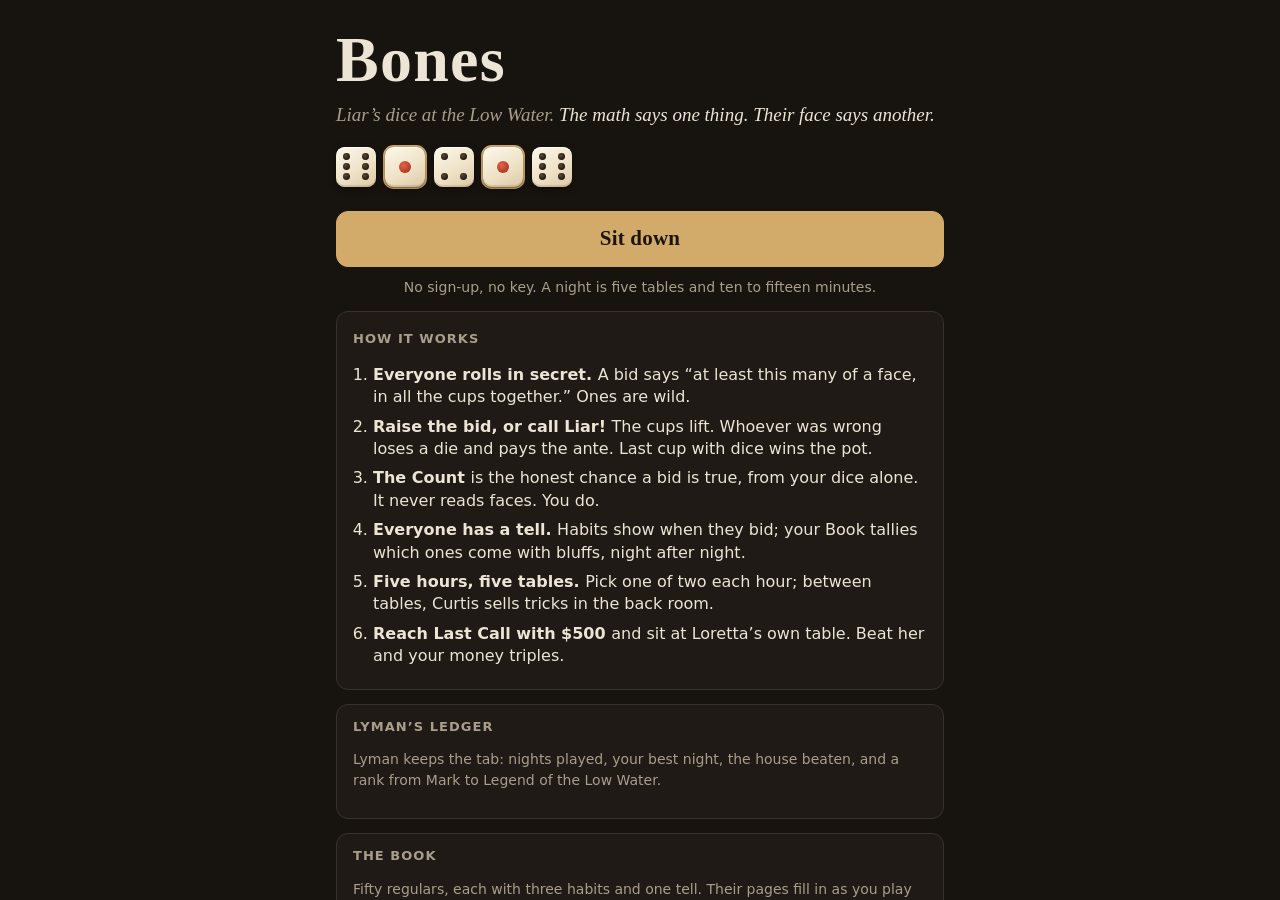
==== commit 13d7072a: "Bones: tune pace and bid sizing, polish the first night Cups are 4 dice at 9 and 10 PM, 5 after. Peo" ====
--- a/bones.html
+++ b/bones.html
@@ -82,6 +82,9 @@
 .topbar { position: sticky; top: 0; z-index: 5; flex: none; display: flex; align-items: center; gap: 6px; min-width: 0; padding: calc(6px + var(--sat)) calc(8px + var(--sar)) 6px calc(12px + var(--sal)); border-bottom: 1px solid var(--border); background: var(--bg); }
 .topbar .title { font: 600 20px/1.1 var(--read-font); white-space: nowrap; background: none; border: 0; padding: 0; cursor: pointer; min-height: var(--tap); }
 .topbar .hour { color: var(--muted); font-size: 13px; font-weight: 600; white-space: nowrap; letter-spacing: .02em; overflow: hidden; text-overflow: ellipsis; min-width: 0; }
+.topbar .hour .hs { display: none; }
+@media (max-width: 380px) { #btn-sound { display: none; } } /* sound stays in the menu */
+@media (max-width: 400px) { .topbar { gap: 4px; } .topbar .cash { font-size: 16px; } .topbar .hour .hl { display: none; } .topbar .hour .hs { display: inline; } }
 .topbar .sp { flex: 1; }
 .topbar .btn { padding: 0 9px; min-width: 44px; }
 .topbar .btn svg { width: 20px; height: 20px; display: block; }
@@ -345,6 +348,12 @@
 .tag.bluff { color: var(--danger); }
 .tag.straight { color: var(--good); }
 .end-big { margin: 2px 0 6px; font: 700 40px/1 var(--read-font); color: var(--accent); font-variant-numeric: tabular-nums; }
+.end-big[data-sign="up"] { color: var(--good); }
+.goal { margin: 2px 0 8px; color: var(--muted); font-size: 13px; font-weight: 600; font-variant-numeric: tabular-nums; }
+.goal[data-ok] { color: var(--good); }
+.end-big[data-sign="down"] { color: var(--danger); }
+.end-big small { margin-left: 8px; font: 500 14px/1 var(--ui-font); color: var(--muted); }
+.had-more { justify-self: start; min-height: 36px; padding: 0 2px; border: 0; background: none; color: var(--muted); font: 600 13px/1 var(--ui-font); text-decoration: underline; text-underline-offset: 3px; cursor: pointer; }
 .coach { position: absolute; left: 10px; right: 10px; top: 6px; z-index: 9; display: grid; gap: 4px; padding: 8px 12px; border: 1px solid var(--accent); border-radius: 14px; background: var(--surface); box-shadow: 0 10px 26px var(--shadow); font: 14px/1.35 var(--ui-font); }
 .coach p { margin: 0; }
 .coach .row { justify-content: space-between; gap: 6px; }
@@ -400,8 +409,8 @@
 .curtis small { display: block; margin-top: 2px; color: var(--muted); font: 13px/1.3 var(--ui-font); }
 .result { margin: 6px 0 4px; padding: 10px 12px; border-radius: 12px; background: var(--surface); border: 1px solid var(--border); font: 600 17px/1.3 var(--read-font); }
 .result[data-won] { border-color: var(--good); }
-.result .amt { color: var(--good); }
-.result[data-lost] .amt { color: var(--danger); }
+.result .amt { color: var(--danger); }
+.result .amt[data-up] { color: var(--good); }
 .offers { display: grid; gap: 10px; }
 @media (min-width: 760px) { .offers { grid-template-columns: repeat(3, 1fr); } }
 .offer { display: grid; gap: 6px; align-content: start; padding: 12px; border: 1px solid var(--border); border-radius: 14px; background: var(--surface); }
@@ -579,7 +588,9 @@
      Engine.playNight(seed, policy, opts) -> { S, events }   drives a whole
          night: policy(S, view, legal, Engine) returns the next action.
          opts: { daily, book, tricks, keepEvents }.
-     Engine.basicPolicy   a plain by-the-Count player (a usable policy).
+     Engine.basicPolicy   a plain by-the-Count player (a usable policy): Liar
+         under 38%, Spot on over 50% exact, else opens or jumps to
+         Engine.suggest, else the smallest raise it puts at 50%.
 
    READING (never mutate S)
      Engine.view(S) -> {
@@ -624,6 +635,10 @@
          (q,f) equal to the bid in front of you is judged as its bidder's bid
          (your fixed 1s are plain for it); any other (q,f) as your own raise.
      Engine.countExact(S, q, f) -> P(exactly q), same footing (for Spot On).
+     Engine.suggest(S, at = 0.6) -> {q, f} | null   a sensible raise by the Count:
+         on your best face, the most dice the Count puts at `at` or better, if
+         that is a legal bid now (the picker's default; basicPolicy opens and
+         jumps to it).
      Engine.shopView(S) -> { hour, offers:[{ i, id, name, text, rarity, kind,
          price, affordable }|null], held:[{ id, name, text, sell }],
          slots: 5, rerollPrice, cash }
@@ -671,8 +686,9 @@
                habit:i|null, text|null}]}    "what they had": held = matching
                dice in the bidder's cup; p = P(true) from the bidder's own cup
      {t:'bark', who, id, name, text}                  a scripted one-liner
-     {t:'tableEnd', hour, kind, place, won, payout, refund, rounds, people,
-               cash}
+     {t:'tableEnd', hour, kind, place, won, payout, refund, net, rounds,
+               people, cash}   net = everything this table did to your cash
+               (buy-in, antes won and lost, bonuses, pot, refund), signed
      {t:'shop', hour, offers:[...shopView offers], rerollPrice}
      {t:'buy', id, price} · {t:'sell', id, price} · {t:'reroll', price, offers}
      {t:'nightEnd', ending:'house'|'cleaned'|'walked'|'bust', cash, share}
@@ -692,7 +708,9 @@
    THE NIGHT (tuned by tests/bones-sim.cjs; see Engine.HOURS)
      $100 to start. 9 PM, 10 PM, 11 PM, Midnight: two tables each (easy 3
      seats; rich about double the buy-in, 4 seats from 10 PM, usually a house
-     rule). Buy-ins easy/rich: 20/40, 40/80, 80/160, 160/320. After every
+     rule from 10 PM; both 9 PM tables are plain). Cups: 4 dice at 9 and
+     10 PM, 5 from 11 PM and at Last Call (Short cups 3, Deep cups 6).
+     Buy-ins easy/rich: 20/40, 40/80, 80/160, 160/320. After every
      table, the back room. Leaving it short of the cheaper buy-in (and no
      Tab) = 'bust'. Last Call: Loretta + Curtis, 3 seats, 5 dice, needs $500,
      buy-in = all your cash, win = x3 ('house'), lose = $0 ('cleaned'); short
@@ -704,6 +722,7 @@
      Shaved Die / Hot Hand: the fixed 1 is wild only for your own bids; on
        anyone else's bid it is a plain 1 (view.table.myFixed marks it).
        With Shaved + Loaded, die 0 is the 1, die 1 the 6.
+     Mirror Ring: no die is shown while the cup on your left holds under 3.
      Slow Roll: {dice:[...]} re-rolls just those; fixed dice land as fixed.
      Palm: any face 1..6 on any die; a palmed die is no longer fixed.
      Rabbit's Foot takes 1 off the first loss at a table (Sudden 2 -> 1).
@@ -876,13 +895,14 @@
   const RULE = {}; HOUSE_RULES.forEach(r => { RULE[r.id] = r; });
   // tiers: the people's tiers, one per seat after yours ([3, 4] = either); rule: chance of a house rule.
   const HOURS = [
-    { name: '9 PM', easy: { buyIn: 20, seats: 3, tiers: [1, 1], rule: 0 }, rich: { buyIn: 40, seats: 3, tiers: [1, 2], rule: 0.5 } },
+    { name: '9 PM', easy: { buyIn: 20, seats: 3, tiers: [1, 1], rule: 0 }, rich: { buyIn: 40, seats: 3, tiers: [1, 2], rule: 0 } },
     { name: '10 PM', easy: { buyIn: 40, seats: 3, tiers: [1, 2], rule: 0.25 }, rich: { buyIn: 80, seats: 4, tiers: [1, 2, 2], rule: 0.75 } },
     { name: '11 PM', easy: { buyIn: 80, seats: 3, tiers: [1, 2], rule: 0.25 }, rich: { buyIn: 160, seats: 4, tiers: [1, 2, [3, 4]], rule: 0.75 } },
     { name: 'Midnight', easy: { buyIn: 160, seats: 3, tiers: [2, 2], rule: 0.25 }, rich: { buyIn: 320, seats: 4, tiers: [[1, 2], 2, [3, 4]], rule: 0.75 } },
     { name: 'Last Call', last: { seats: 3, people: [HOST, SHARK], min: 500 } }
   ];
   const START_CASH = 100, SLOTS = 5;
+  const MIRROR_MIN = 3; // Mirror Ring catches a cup only while it holds this many dice or more
   const TRICKS = [
     ['shaved', 'Shaved Die', 'rare', 'dice', 'One of your dice always lands on 1. It is wild only for your own bids.'],
     ['loaded', 'Loaded Six', 'common', 'dice', 'One of your dice always lands on 6.'],
@@ -891,7 +911,7 @@
     ['slowroll', 'Slow Roll', 'uncommon', 'dice', 'Once per round, before the first bid, you may re-roll any of your dice.'],
     ['palm', 'Palm', 'uncommon', 'dice', 'Once per table, turn one of your dice to any face you like.'],
     ['hothand', 'Hot Hand', 'common', 'dice', 'After you win a challenge, one of your dice next round is a guaranteed 1, wild only for your own bids.'],
-    ['mirror', 'Mirror Ring', 'uncommon', 'info', 'Each round you see one die under the cup of the player on your left.'],
+    ['mirror', 'Mirror Ring', 'uncommon', 'info', 'Each round you see one die under the cup of the player on your left, while that cup holds three or more.'],
     ['barmirror', 'Bar Mirror', 'rare', 'info', 'At the start of each round you are told how many 1s are on the table.'],
     ['nod', 'Loretta\'s Nod', 'uncommon', 'info', 'Once per table, ask if the bid in front of you is true; you get the truth.'],
     ['glasses', 'Reading Glasses', 'uncommon', 'info', 'Habit lines that are a person\'s real tell are underlined once you have seen that habit 3 times.'],
@@ -919,6 +939,24 @@
   // OVER: how far below an even chance a poor player will still raise or open.
   // LOOK: the face value a good liar wants a lie to have.
   const NOISE = 0.25, READ = 0.7, GULL = 0.8, OVER = 0.4, LOOK = 0.5;
+  // Bid sizing (tuned with tests/bones-sim.cjs for rounds that sound like people playing):
+  //   COMFORT     the belief a bot wants in its own bid: [most cautious, less this for the
+  //               brashest] (0.80 .. 0.50 by bluffiness); its "comfortable level" is the most
+  //               dice of a face it believes at that.
+  //   OPEN_UNDER  an opener asks up to this much more (it opens a little under its level);
+  //   OPEN_LOOK   ... and no higher than the table would believe at face value; LOOK_SHARK
+  //               lets a sharp player open nearer its full level; TRIVIAL: a sure thing by
+  //               its own cup says nothing, so openers and raises pass over those when they can.
+  //   OPEN_BLUFF  share of its bluffiness spent on a bluffing opener.
+  //   JUMP        chance it jumps to its level when the bid in front is 2+ below it
+  //               (JUMP_DROP: sometimes to one under it).
+  //   REACH       the least a poor player's one-too-far reach may be worth by its own cup.
+  //   CREDIT      how far under its call line it still raises instead, when it likes a raise
+  //               (all of it on the opener's bid, half later; SHARP: less for a sharp player;
+  //               RAISE_OK: what "likes a raise" means).
+  //   HONEST      how often an honest player calls rather than raise on nothing its cup backs.
+  //   SIZE        a sharp reader weighs a bid by how far over the table's expectation it went.
+  const COMFORT = [0.8, 0.3], OPEN_UNDER = 0.05, OPEN_LOOK = 0.75, LOOK_SHARK = 0.7, TRIVIAL = 0.95, OPEN_BLUFF = 0.3, JUMP = 0.85, JUMP_DROP = 0.5, REACH = 0.35, CREDIT = 0.6, SHARP = 0.6, RAISE_OK = 0.45, HONEST = 0.6, SIZE = 1;
 
   // ----- probability -----
   // P(Bin(n,p) >= k), exact.
@@ -1017,15 +1055,17 @@
     if (S.phase !== 'choose') return [];
     if (S.hour === 4) {
       const L = HOURS[4].last;
-      return [{ i: 0, kind: 'last', hour: 4, hourName: HOURS[4].name, seats: L.seats, dice: 5, buyIn: S.cash, pot: S.cash * L.seats, ante: 0, rule: null, people: L.people.map(pub), affordable: S.cash >= L.min, viaTab: false }];
+      return [{ i: 0, kind: 'last', hour: 4, hourName: HOURS[4].name, seats: L.seats, dice: DICE[4], buyIn: S.cash, pot: S.cash * L.seats, ante: 0, rule: null, people: L.people.map(pub), affordable: S.cash >= L.min, viaTab: false }];
     }
     return S.offers[S.hour].map((o, i) => {
       const ante = anteOf(o.buyIn, o.rule);
       const can = S.cash >= o.buyIn;
-      return { i, kind: o.kind, hour: S.hour, hourName: HOURS[S.hour].name, seats: o.seats, dice: diceOf(o.rule), buyIn: o.buyIn, pot: o.buyIn * o.seats, ante, rule: o.rule ? clone(RULE[o.rule]) : null, people: o.people.map(pub), affordable: can || has(S, 'tab'), viaTab: !can && has(S, 'tab') };
+      return { i, kind: o.kind, hour: S.hour, hourName: HOURS[S.hour].name, seats: o.seats, dice: diceOf(o.rule, S.hour), buyIn: o.buyIn, pot: o.buyIn * o.seats, ante, rule: o.rule ? clone(RULE[o.rule]) : null, people: o.people.map(pub), affordable: can || has(S, 'tab'), viaTab: !can && has(S, 'tab') };
     });
   }
-  const diceOf = rule => rule === 'short' ? 3 : rule === 'deep' ? 6 : 5;
+  // Cups: 4 dice at 9 and 10 PM (short, quick first tables), 5 from 11 PM; Short / Deep cups override.
+  const DICE = [4, 4, 5, 5, 5];
+  const diceOf = (rule, hour) => rule === 'short' ? 3 : rule === 'deep' ? 6 : DICE[clamp(hour | 0, 0, 4)];
   // 15% (the design's draft said 10%): a little more money on each challenge keeps a good night alive.
   const anteOf = (buyIn, rule) => Math.round(buyIn * 0.15) * (rule === 'double' ? 2 : 1);
 
@@ -1051,7 +1091,7 @@
       start: [base + extra].concat(people.map(() => base)),
       seats: [{ id: 'me', n: base + extra, dice: [], out: false, lost: 0 }].concat(people.map(id => ({ id, n: base, dice: [], out: false, lost: 0 }))),
       seen: [{ n: 0, b: 0 }].concat(people.map(() => ({ n: 0, b: 0 }))),
-      round: null, roundNo: 0, wait: null, nextOpener: 0, used: {}, hot: false, last: null,
+      round: null, roundNo: 0, wait: null, nextOpener: 0, used: {}, hot: false, last: null, cash0: S.cash,
       rec: { caught: [], caughtBy: [], spots: 0, rounds: 0 }
     };
     S.rng = hash(S.seed + '|table|' + S.hour + '|' + card.kind, 3);
@@ -1101,7 +1141,7 @@
     const shown = (seat, used) => { const s = T.seats[seat]; const free = s.dice.map((d, i) => i).filter(i => !used.includes(i) && !(T.rule === 'open' && i === 0)); return free.length ? free[ri(S, free.length)] : -1; };
     if (has(S, 'mirror')) {
       const left = nextAlive(T, 0);
-      if (left !== 0) { const i = shown(left, []); if (i >= 0) { R.peek.push({ seat: left, i, why: 'mirror' }); ev.push({ t: 'trick', id: 'mirror', seat: left, who: T.seats[left].id, die: i, face: T.seats[left].dice[i] }); } }
+      if (left !== 0 && T.seats[left].n >= MIRROR_MIN) { const i = shown(left, []); if (i >= 0) { R.peek.push({ seat: left, i, why: 'mirror' }); ev.push({ t: 'trick', id: 'mirror', seat: left, who: T.seats[left].id, die: i, face: T.seats[left].dice[i] }); } }
     }
     if (has(S, 'cornered') && T.seats[0].n === 1) {
       const out = [];
@@ -1171,26 +1211,57 @@
     const bump = f => {
       let b = 0;
       const by = {};
-      R.bids.forEach(x => { if (x.who !== s && x.f === f) by[x.who] = 1; });
-      for (const j in by) b += (per.skill * (1 - estBluff(S, T, +j)) * READ + (1 - per.skill) * GULL) * Math.min(1, T.seats[+j].n / 3);
+      R.bids.forEach(x => { if (x.who !== s && x.f === f) by[x.who] = Math.max(by[x.who] || 0, x.q); });
+      // A good reader also weighs how far over the table's expectation the bid went.
+      for (const j in by) b += (per.skill * (1 - estBluff(S, T, +j)) * READ * clamp(by[j] - total * p + SIZE, 0.5, 2) + (1 - per.skill) * GULL) * Math.min(1, T.seats[+j].n / 3);
       return b;
     };
     const exactP = (q, f) => pFrom(known, total, q, f, wild);
-    const believe = (q, f) => {
+    // What it believes without the noise: bids are sized from this, so one lucky
+    // draw of noise never sizes a bid; the noise is in whether it believes the one in front.
+    const clean = (q, f) => {
       if (q > total) return 0;
       const need = q - matches(f);
-      if (need <= 0) return 1;
-      return clamp(tailF(n, need - bump(f), p) + (rnd(S) - 0.5) * 2 * noise, 0, 1);
+      return need <= 0 ? 1 : tailF(n, need - bump(f), p);
     };
+    const believe = (q, f) => {
+      const c = clean(q, f);
+      return c === 0 || c === 1 ? c : clamp(c + (rnd(S) - 0.5) * 2 * noise, 0, 1);
+    };
+    // Its comfortable level: on a face it likes, the most dice it believes at its own
+    // comfort (cautious honest people want ~0.8, brash ones ~0.5).
+    const conf = clamp(COMFORT[0] - COMFORT[1] * (bluffy - 0.06) / 0.44, 0.45, 0.85);
+    const level = (f, c) => { let q = 0; for (let k = 1; k <= total; k++) { if (clean(k, f) >= c) q = k; else break; } return q; };
+    const comfort = c => {
+      let best = null;
+      for (const f of faces) { const q = level(f, c); if (q && (!best || q > best.q || (q === best.q && clean(q, f) >= clean(best.q, best.f)))) best = { q, f }; }
+      return best;
+    };
+    // A poor player sometimes reaches one further than it should (never under ~35% by its own cup).
+    const reach = c => { if (c.q < total && rnd(S) < over && exactP(c.q + 1, c.f) >= REACH) return { q: c.q + 1, f: c.f }; return c; };
+    // How true a bid looks from outside (by its face value, no cup seen).
+    const look = c => tail(total - publicDice(T, -1).length, c.q - publicDice(T, -1).filter(d => hit(d, c.f, wild)).length, p);
     if (!cur) {
-      // Opening.
+      // Opening: at about its comfortable level (a little under, sometimes exactly), or a deliberate bluff.
       if (!own) { const f = faces[ri(S, faces.length)]; return { t: 'bid', q: clamp(Math.floor(total * p), 1, total), f }; }
       const order = shuffle(S, faces).sort((a, b) => matches(b) - matches(a));
-      const f = rnd(S) < bluffy ? order[order.length - 1] : order[0];
-      let q = 1;
-      for (let k = 1; k <= total; k++) if (believe(k, f) >= 0.55 - over) q = k;
-      if (f !== order[0]) q = Math.max(1, matches(f) + Math.round(n * p) + 1);
-      return { t: 'bid', q: clamp(q, 1, total), f };
+      if (rnd(S) < bluffy * OPEN_BLUFF) {
+        // A face it does not hold, at the first count that is a bluff by its own cup
+        // (a good liar backs off to one that still looks true from outside).
+        const f = order[order.length - 1];
+        let q = 1; while (q < total && exactP(q, f) >= BLUFF_P) q++;
+        if (exactP(q, f) < BLUFF_P && (rnd(S) >= per.skill || look({ q, f }) >= LOOK)) return { t: 'bid', q, f };
+      }
+      // The most it believes at its comfort on any face, that the table would also
+      // believe at face value and that says something (not a sure thing); failing
+      // that, the same without the last wish; failing that, its plain level.
+      const want = conf + OPEN_UNDER * rnd(S);
+      // (A shark cares less what the table believes: it opens nearer its full level.)
+      const lookAt = OPEN_LOOK * (1 - LOOK_SHARK * clamp((per.skill - 0.6) / 0.4, 0, 1));
+      const pick = test => { let best = null; for (const f of order) for (let q = 1; q <= total; q++) { const x = exactP(q, f); if (x < want) break; if (test(q, f, x) && (!best || q > best.q)) best = { q, f }; } return best; };
+      const c = pick((q, f, x) => x <= TRIVIAL && look({ q, f }) >= lookAt) || pick((q, f) => look({ q, f }) >= lookAt) || comfort(want) || { q: 1, f: order[0] };
+      const o = reach(c);
+      return { t: 'bid', q: clamp(o.q, 1, total), f: o.f };
     }
     const bidder = cur.who, est = estBluff(S, T, bidder);
     const thr = nerve + per.skill * (est - 0.25) * 0.8;
@@ -1199,22 +1270,39 @@
     const pe = clamp(pmf(n, cur.q - matches(cur.f), p) + (rnd(S) - 0.5) * noise, 0, 1);
     const spotThr = 0.62 - 0.4 * per.spot + (capped ? 0.12 : 0);
     if (cur.q <= total && pe >= spotThr) return { t: 'spot' };
-    if (pc < thr) return { t: 'liar' };
     const cands = [];
     for (let q = cur.q; q <= Math.min(total, cur.q + 2); q++) for (const f of faces) if (higher(q, f, cur)) cands.push({ q, f, b: believe(q, f), x: exactP(q, f) });
     if (!cands.length) return { t: 'liar' };
+    // A close call is not worth making while a raise it likes is there (most of all on
+    // the round's first bid: hardly anyone calls the opener).
+    const credit = CREDIT * (R.bids.length === 1 ? 1 : 0.5) * (1 - SHARP * per.skill);
+    if (pc < thr && !(pc >= thr - credit && cands.some(c => c.q <= cur.q + 1 && c.b >= RAISE_OK))) return { t: 'liar' };
+    // Where it would like the bid to be. When the bid in front is well below that, it
+    // jumps there rather than creep up by the minimum.
+    const target = comfort(conf);
+    const far = !!target && higher(target.q, target.f, cur) && target.q >= cur.q + 2;
+    const top = far ? target.q : cur.q + 1;
     if (rnd(S) < bluffy) {
-      // A good liar only tells a lie that looks true from outside (by the face value
-      // of the bid, no cup seen); a poor one tells the first that comes.
-      const stretch = cands.filter(c => c.q <= cur.q + 1 && c.x < BLUFF_P);
-      const look = c => tail(total - publicDice(T, -1).length, c.q - publicDice(T, -1).filter(d => hit(d, c.f, wild)).length, p);
+      // A good liar only tells a lie that looks true from outside; a poor one tells the first that comes.
+      const stretch = [];
+      for (let q = cur.q; q <= Math.min(total, top); q++) for (const f of faces) if (higher(q, f, cur) && exactP(q, f) < BLUFF_P) stretch.push({ q, f, x: exactP(q, f) });
       if (stretch.length) {
         if (rnd(S) >= per.skill) return { t: 'bid', q: stretch[0].q, f: stretch[0].f };
         const c = stretch.filter(k => look(k) >= LOOK).sort((a, b) => look(b) - look(a))[0];
         if (c) return { t: 'bid', q: c.q, f: c.f };
       }
     }
-    const good = cands.filter(c => c.b >= 0.5 - over);
+    if (far && rnd(S) < JUMP) {
+      const j = target.q - 1 > cur.q && rnd(S) < JUMP_DROP && exactP(target.q - 1, target.f) <= TRIVIAL ? { q: target.q - 1, f: target.f } : reach(target);
+      return { t: 'bid', q: j.q, f: j.f };
+    }
+    // The smallest raise it believes, passing over sure things that say nothing when it can.
+    const liked = cands.filter(c => c.b >= 0.5 - over), real = liked.filter(c => c.x <= TRIVIAL);
+    // An honest player prefers a raise its own cup backs (so it does not bluff by accident).
+    const backed = (real.length ? real : liked).filter(c => c.x >= BLUFF_P);
+    const good = backed.length && rnd(S) >= bluffy ? backed : real.length ? real : liked;
+    // With nothing its own cup backs, an honest player would sooner call than stretch.
+    if (good.length && !backed.length && rnd(S) < HONEST * (1 - bluffy / 0.5)) return { t: 'liar' };
     if (good.length) {
       const minQ = good[0].q;
       let c = good[0];
@@ -1311,8 +1399,11 @@
       pay(S, ev, payout, 'pot');
     } else if (place === 2 && T.seats.length === 4 && !T.onTab) { refund = T.buyIn; pay(S, ev, refund, 'refund'); }
     const people = T.seats.slice(1).map(s => s.id);
-    S.log.push({ hour: T.hour, kind: T.kind, rule: T.rule, people, place, won, payout, refund, buyIn: T.buyIn, onTab: T.onTab, rounds: T.rec.rounds, caught: T.rec.caught, caughtBy: T.rec.caughtBy, spots: T.rec.spots, cash: S.cash });
-    ev.push({ t: 'tableEnd', hour: T.hour, kind: T.kind, place, won, payout, refund, rounds: T.rec.rounds, people, cash: S.cash });
+    // Everything this table did to your cash: buy-in, antes, bonuses, pot, refund.
+    // (A night saved before tables kept cash0 falls back to buy-in, pot and refund alone.)
+    const net = T.cash0 != null ? S.cash - T.cash0 : payout + refund - (T.onTab ? 0 : T.buyIn);
+    S.log.push({ hour: T.hour, kind: T.kind, rule: T.rule, people, place, won, payout, refund, net, buyIn: T.buyIn, onTab: T.onTab, rounds: T.rec.rounds, caught: T.rec.caught, caughtBy: T.rec.caughtBy, spots: T.rec.spots, cash: S.cash });
+    ev.push({ t: 'tableEnd', hour: T.hour, kind: T.kind, place, won, payout, refund, net, rounds: T.rec.rounds, people, cash: S.cash });
     S.table = null;
     if (T.kind === 'last') return endNight(S, won ? 'house' : 'cleaned', ev);
     openShop(S, ev);
@@ -1545,19 +1636,35 @@
   }
   const count = (S, q, f) => countAt(S, q, f, false);
   const countExact = (S, q, f) => countAt(S, q, f, true);
+  // A sensible raise by the Count alone: on your best face, the most dice the Count puts
+  // at `at` (default 0.6) or better, when that is a legal bid now; else null.
+  function suggest(S, at) {
+    const T = S.table;
+    if (S.phase !== 'table' || !T || !T.round || T.wait !== 'turn') return null;
+    const want = at == null ? 0.6 : at, total = totalDice(T);
+    let best = null;
+    for (const f of facesOf(T)) {
+      let q = 0;
+      for (let k = 1; k <= total; k++) { if (count(S, k, f) >= want) q = k; else break; }
+      if (!q) continue;
+      const c = count(S, q, f);
+      if (!best || q > best.q || (q === best.q && c >= best.c)) best = { q, f, c };
+    }
+    return best && isLegalBid(S, best.q, best.f) ? { q: best.q, f: best.f } : null;
+  }
 
   // ----- the view: only what the human may see -----
   // Each person's long-run share of bids that are bluffs, measured by tests/bones-sim.cjs.
   const RATE = {
-    lc_alma: 0.17, lc_cora: 0.3, lc_dale: 0.18, lc_enzo: 0.42, lc_greta: 0.26, lc_hattie: 0.19,
-    lc_ines: 0.27, lc_malik: 0.19, lc_otis: 0.29, lc_priya: 0.23, lc_ruben: 0.28, lc_wes: 0.4,
-    lc_yolanda: 0.18, npc_annette: 0.16, npc_boyd: 0.17, npc_brianna: 0.25, npc_burl: 0.4, npc_carter: 0.34,
-    npc_colt: 0.49, npc_curtis: 0.2, npc_darlene: 0.14, npc_dewayne: 0.16, npc_dwight: 0.19,
-    npc_elbert: 0.34, npc_gerald: 0.3, npc_glenda: 0.28, npc_hollis: 0.26, npc_jodie: 0.28, npc_jolene: 0.23,
-    npc_june: 0.19, npc_lamar: 0.2, npc_leon: 0.21, npc_loretta: 0.13, npc_lorna: 0.3, npc_lyman: 0.15,
-    npc_marcus: 0.14, npc_mavis: 0.23, npc_nadine: 0.24, npc_nikki: 0.19, npc_odessa: 0.17, npc_pearl: 0.22,
-    npc_ray: 0.22, npc_royce: 0.24, npc_shayla: 0.4, npc_tammy: 0.31, npc_travis: 0.41, npc_trent: 0.46,
-    npc_vada: 0.23, npc_virgil: 0.15, npc_wade: 0.22
+    lc_alma: 0.16, lc_cora: 0.3, lc_dale: 0.17, lc_enzo: 0.4, lc_greta: 0.25, lc_hattie: 0.19, lc_ines: 0.25,
+    lc_malik: 0.18, lc_otis: 0.32, lc_priya: 0.22, lc_ruben: 0.25, lc_wes: 0.42, lc_yolanda: 0.17,
+    npc_annette: 0.16, npc_boyd: 0.16, npc_brianna: 0.23, npc_burl: 0.4, npc_carter: 0.34, npc_colt: 0.52,
+    npc_curtis: 0.22, npc_darlene: 0.13, npc_dewayne: 0.15, npc_dwight: 0.18, npc_elbert: 0.31,
+    npc_gerald: 0.31, npc_glenda: 0.31, npc_hollis: 0.25, npc_jodie: 0.25, npc_jolene: 0.23, npc_june: 0.16,
+    npc_lamar: 0.19, npc_leon: 0.2, npc_loretta: 0.18, npc_lorna: 0.33, npc_lyman: 0.16, npc_marcus: 0.17,
+    npc_mavis: 0.18, npc_nadine: 0.24, npc_nikki: 0.23, npc_odessa: 0.14, npc_pearl: 0.2, npc_ray: 0.2,
+    npc_royce: 0.21, npc_shayla: 0.42, npc_tammy: 0.26, npc_travis: 0.45, npc_trent: 0.47, npc_vada: 0.21,
+    npc_virgil: 0.13, npc_wade: 0.18
   };
   function ledgerPhrase(id) {
     const r = RATE[id] != null ? RATE[id] : P[id].bluff;
@@ -1691,7 +1798,7 @@
     return {
       seed: S.seed, daily: S.daily, over: S.phase === 'over', ending: S.ending, endingText: S.ending ? ENDING[S.ending] : null, cash: S.cash,
       beatHouse: S.ending === 'house', bust: S.ending === 'bust', reachedLastCall: S.log.some(t => t.kind === 'last') || (S.hour === 4 && S.cash >= 500),
-      tables: S.log.map(t => ({ hour: t.hour, hourName: HOURS[t.hour].name, kind: t.kind, rule: t.rule, place: t.place, won: t.won, payout: t.payout, refund: t.refund, rounds: t.rounds, people: t.people.map(id => P[id].name) })),
+      tables: S.log.map(t => ({ hour: t.hour, hourName: HOURS[t.hour].name, kind: t.kind, rule: t.rule, place: t.place, won: t.won, payout: t.payout, refund: t.refund, net: t.net != null ? t.net : t.payout + t.refund - (t.onTab ? 0 : t.buyIn), rounds: t.rounds, people: t.people.map(id => P[id].name) })),
       tablesWon: S.log.filter(t => t.won).length, challengesWon: st.won, challengesLost: st.lost, liarsCaught: st.caught, timesCaught: st.caughtBy,
       spotsHit: st.spots, spotsMissed: st.spotMiss, bids: st.bids, bluffs: st.bluffs, bestStreak: st.bestStreak, maxCash: st.maxCash, rounds: st.rounds, tricksBought: st.bought.slice(), tricksHeld: S.tricks.map(t => t.id)
     };
@@ -1771,7 +1878,8 @@
     const b = v.table.bid;
     if (b && count(S, b.q, b.f) < 0.38) return { t: 'liar' };
     if (b && countExact(S, b.q, b.f) > 0.5) return { t: 'spot' };
-    let best = null;
+    // Open, or jump, to the most of its best face the Count puts at 60%; else the smallest raise it likes.
+    let best = suggest(S, 0.6);
     for (let q = L.minBid ? L.minBid.q : 1; L.minBid && q <= L.maxQ && !best; q++) for (const f of L.faces) if (isLegalBid(S, q, f) && count(S, q, f) >= 0.5 && (!best || count(S, q, f) > count(S, best.q, best.f))) best = { q, f };
     if (best) return { t: 'bid', q: best.q, f: best.f };
     if (L.mustBid) return { t: 'bid', q: L.minBid.q, f: L.minBid.f };
@@ -1793,7 +1901,7 @@
 
   const Engine = {
     VERSION, PEOPLE, TRICKS, HOUSE_RULES: HOUSE_RULES.map(r => Object.freeze(r)), HOURS: clone(HOURS), START_CASH, SLOTS,
-    newNight, options, sit: (S, i) => act(S, { t: 'sit', i }), act, advance, legal, isLegalBid, count, countExact,
+    newNight, options, sit: (S, i) => act(S, { t: 'sit', i }), act, advance, legal, isLegalBid, count, countExact, suggest,
     view, shopView, bookApply, bookPage, summary, shareLine, column, columnFacts, talkFacts, dailySeed, playNight, basicPolicy,
     // For tests and the balance sim only: the hidden side of the people and the odds. Not for the UI.
     _sim: { person: id => P[id] ? clone(P[id]) : null, tail, pmf, price: (S, id, h) => price(S, id, h), estBluff: (S, j) => estBluff(S, S.table, j), TELL, BLUFF_P }
@@ -2370,15 +2478,15 @@
       return anim(this.bubble, [{ opacity: 0, transform: 'translateY(-4px)' }, { opacity: 1, transform: 'none' }], 260, { move: true });
     }
     shakeCup() {
-      return anim(this.tray, [{ transform: 'none' }, { transform: 'rotate(-5deg) translateY(-2px)' }, { transform: 'rotate(5deg)' }, { transform: 'rotate(-3deg) translateY(-1px)' }, { transform: 'rotate(2deg)' }, { transform: 'none' }], 420, { move: true, easing: 'ease-in-out' });
-    }
-    async lift(dice) {
-      await anim(this.tray, [{ transform: 'none' }, { transform: 'translateY(-6px) scale(1.05)', opacity: .2 }], 110, { move: true, easing: 'ease-in' });
+      return anim(this.tray, [{ transform: 'none' }, { transform: 'rotate(-5deg) translateY(-2px)' }, { transform: 'rotate(5deg)' }, { transform: 'rotate(-3deg) translateY(-1px)' }, { transform: 'rotate(2deg)' }, { transform: 'none' }], 380, { move: true, easing: 'ease-in-out' });
+    }
+    async lift(dice, quick) {
+      await anim(this.tray, [{ transform: 'none' }, { transform: 'translateY(-6px) scale(1.05)', opacity: .2 }], quick ? 70 : 110, { move: true, easing: 'ease-in' });
       const nodes = dice.map(f => Dice.node(f, { label: false }));
       const kids = nodes.slice();
       for (let i = dice.length; i < this.max; i++) kids.push(Dice.node(0, { empty: true, label: false }));
       this.tray.replaceChildren(...kids);
-      await anim(this.tray, [{ transform: 'translateY(4px)', opacity: .2 }, { transform: 'none', opacity: 1 }], 130, { move: true });
+      await anim(this.tray, [{ transform: 'translateY(4px)', opacity: .2 }, { transform: 'none', opacity: 1 }], quick ? 80 : 130, { move: true });
       return nodes;
     }
     async loseDice(count, left) {
@@ -2388,7 +2496,7 @@
         this.n--;
         if (d) {
           Dice.crack(d);
-          await anim(d, [{ transform: 'none' }, { transform: 'rotate(-12deg) scale(1.15)', offset: .25 }, { transform: 'translateY(26px) rotate(70deg) scale(.6)', opacity: 0 }], 460, { move: true, easing: 'cubic-bezier(.5,0,.8,.6)', fade: [{ opacity: 1 }, { opacity: 0 }] });
+          await anim(d, [{ transform: 'none' }, { transform: 'rotate(-12deg) scale(1.15)', offset: .25 }, { transform: 'translateY(26px) rotate(70deg) scale(.6)', opacity: 0 }], 400, { move: true, easing: 'cubic-bezier(.5,0,.8,.6)', fade: [{ opacity: 1 }, { opacity: 0 }] });
           d.replaceWith(Dice.node(0, { empty: true, label: false }));
         }
       }
@@ -2531,9 +2639,9 @@
           { transform: `translate(${-30 * dir}px,-46px) rotate(${-spin}deg) scale(.55)`, opacity: 0 },
           { transform: `translate(${5 * dir}px,3px) rotate(${14 * dir}deg) scale(1.05)`, opacity: 1, offset: .62 },
           { transform: `translate(${-2 * dir}px,0) rotate(${-5 * dir}deg)`, offset: .84 },
-          { transform: 'none' }], 460, { move: true, delay: j * 50, easing: 'cubic-bezier(.2,.7,.3,1)' });
+          { transform: 'none' }], 400, { move: true, delay: j * 40, easing: 'cubic-bezier(.2,.7,.3,1)' });
         if (!Motion.reduce) {
-          try { await wait(j * 50); for (let k = 0; k < 4 && !instant(); k++) { Dice.set(d, 1 + Math.floor(fxRand() * 6), {}); await wait(65); } } catch (e) { /* aborted */ }
+          try { await wait(j * 40); for (let k = 0; k < 4 && !instant(); k++) { Dice.set(d, 1 + Math.floor(fxRand() * 6), {}); await wait(60); } } catch (e) { /* aborted */ }
         }
         await a;
         Dice.set(d, this.state.dice[i], this.opts(i));
@@ -2554,7 +2662,7 @@
         const d = this.nodes[this.state.dice.length - 1];
         if (d) {
           Dice.crack(d);
-          await anim(d, [{ transform: 'none' }, { transform: 'translateX(-4px) rotate(-6deg)', offset: .12 }, { transform: 'translateX(4px) rotate(6deg)', offset: .24 }, { transform: 'rotate(-10deg) scale(1.08)', offset: .4 }, { transform: 'translateY(70px) rotate(80deg) scale(.7)', opacity: 0 }], 600, { move: true, easing: 'cubic-bezier(.5,0,.8,.6)', fade: [{ opacity: 1 }, { opacity: 0 }] });
+          await anim(d, [{ transform: 'none' }, { transform: 'translateX(-4px) rotate(-6deg)', offset: .12 }, { transform: 'translateX(4px) rotate(6deg)', offset: .24 }, { transform: 'rotate(-10deg) scale(1.08)', offset: .4 }, { transform: 'translateY(70px) rotate(80deg) scale(.7)', opacity: 0 }], 520, { move: true, easing: 'cubic-bezier(.5,0,.8,.6)', fade: [{ opacity: 1 }, { opacity: 0 }] });
         }
         this.state.dice.pop(); this.render();
       }
@@ -2677,16 +2785,10 @@
       this.setFaces(c.faces);
       if (!same) {
         this.touched = false;
-        // Start on the raise the Count likes best (an opening: the most of a face it believes even odds on).
-        let best = null;
-        for (const face of c.faces) {
-          let q = this.min(face);
-          if (q > c.total) continue;
-          if (!c.bid) { while (q + 1 <= c.total && (Engine.count(App.state, q + 1, face) || 0) >= .5) q++; }
-          const p = Engine.count(App.state, q, face) || 0;
-          if (!best || p > best.p + 1e-9 || (Math.abs(p - best.p) < 1e-9 && q > best.q)) best = { q, f: face, p };
-        }
-        if (best) { this.q = best.q; this.f = best.f; } else if (c.minBid) { this.q = c.minBid.q; this.f = c.minBid.f; }
+        // Start on the most of your best face the Count puts at 60% or better, when that is a
+        // legal raise; otherwise on the smallest legal raise.
+        const best = Engine.suggest(App.state, 0.6) || c.minBid;
+        if (best) { this.q = best.q; this.f = best.f; }
       }
       this.render();
       if (!same) anim(this.root, [{ transform: 'translateY(6px)' }, { transform: 'none' }], 200, { move: true });
@@ -2800,12 +2902,14 @@
     count: 'The Count is how likely the bid is true, from your dice alone. Low means it’s probably a lie.',
     turn: 'Your move. Raise to a bigger bid, or call Liar! Whoever is wrong loses a die and pays the ante.',
     habit: 'Everyone has habits. Your Book tallies each one against bluffs. Tap a face to read their page.',
-    spot: 'Spot on bets the bid is exactly right. Hit it and you win a die back and three antes.'
+    spot: 'Spot on bets the bid is exactly right. Hit it and you win a die back and three antes.',
+    booktally: 'Your Book remembers this habit. Weigh it against the Count.'
   };
   const Coach = {
-    on: false, queue: [], cur: null,
+    on: false, queue: [], cur: null, texts: {},
     start(on) { this.on = !!on && !Settings.tipsDone; this.queue = []; this.hide(); },
-    want(id) {
+    want(id, text) {
+      if (text) this.texts[id] = text;
       if (!this.on || Settings.tipsDone || Settings.tipsSeen.includes(id) || this.queue.includes(id) || this.cur === id) return;
       this.queue.push(id);
       if (!this.cur) this.next();
@@ -2815,7 +2919,7 @@
       if (!id) { this.hide(); return; }
       this.cur = id;
       const box = $('coach');
-      box.replaceChildren(el('p', null, TIPS[id]), el('div', { class: 'row' },
+      box.replaceChildren(el('p', null, TIPS[id] || this.texts[id] || ''), el('div', { class: 'row' },
         el('button', { class: 'linkbtn', type: 'button', id: 'btn-tips-off', onclick: () => this.skip() }, 'Skip the tips'),
         el('button', { class: 'btn primary', type: 'button', id: 'btn-tip-ok', onclick: () => this.done() }, 'Got it')));
       box.hidden = false;
@@ -2922,14 +3026,15 @@
       BidBanner.counter(e.q, e.f);
       let n = 0;
       const state = () => (e.kind === 'spot' ? (n > e.q ? 'over' : n === e.q ? 'there' : null) : (n >= e.q ? 'there' : null));
-      await wait(100);
+      await wait(40);
       const order = e.cups.filter(c => c.who !== 0).concat(e.cups.filter(c => c.who === 0));
       for (const cup of order) {
         let nodes;
-        if (cup.who === 0) { nodes = MyCup.nodes; await anim(MyCup.el, [{ transform: 'none' }, { transform: 'translateY(-4px)' }, { transform: 'none' }], 220, { move: true }); }
-        else { Sfx.play('thump'); const s = seatOf(cup.who); nodes = s ? await s.lift(cup.dice) : []; }
-        await wait(60);
         const hits = hitsOf(cup.dice, e.f, e.wild, cup.who, e.bidder, TV.fixed);
+        // A cup with nothing for the bid lifts fast and the count moves on; the drama is in the hits.
+        if (cup.who === 0) { nodes = MyCup.nodes; await anim(MyCup.el, [{ transform: 'none' }, { transform: 'translateY(-4px)' }, { transform: 'none' }], hits.length ? 180 : 120, { move: true }); }
+        else { Sfx.play('thump'); const s = seatOf(cup.who); nodes = s ? await s.lift(cup.dice, !hits.length) : []; }
+        if (hits.length) await wait(40);
         cup.dice.forEach((d, i) => { if (!hits.includes(i) && nodes[i]) nodes[i].setAttribute('data-dim', ''); });
         for (const i of hits) {
           const node = nodes[i];
@@ -2939,12 +3044,12 @@
           anim(node, [{ transform: 'scale(1)' }, { transform: 'scale(1.45) rotate(-8deg)', offset: .4 }, { transform: 'scale(1)' }], 260, { move: true, easing: 'ease-out' });
           BidBanner.tick(n, state());
           Sfx.play('tick', n); Haptic.tap(6);
-          await wait(n === e.q - 1 ? 300 : 130);
+          await wait(n === e.q - 1 ? 280 : 110);
         }
-        await wait(90);
+        if (hits.length) await wait(40);
       }
       if (n !== e.count) { n = e.count; BidBanner.tick(n, state()); }
-      await wait(180);
+      await wait(120);
       const you = e.bidder === 0 ? 'bidder' : e.caller === 0 ? 'caller' : null;
       const loser = e.kind === 'liar' ? (e.good ? e.caller : e.bidder) : (e.exact ? -1 : e.caller);
       const nm = k => (k === 0 ? 'You' : first(TV.seats[k] ? TV.seats[k].id : ''));
@@ -2955,7 +3060,7 @@
       else if (e.good) { text = 'IT’S THERE'; kind = you === 'caller' ? 'danger' : 'good'; }
       else { text = you ? 'CAUGHT' : 'NOT THERE'; kind = you === 'caller' ? 'good' : 'danger'; }
       if (text === 'DEAD ON') { Sfx.play('flourish'); Fx.burst($('bid'), 46); await Stamp.show(text, 'big', sub, 1100); }
-      else await Stamp.show(text, kind, sub, 600);
+      else await Stamp.show(text, kind, sub, 460);
     }
   };
 
@@ -3023,7 +3128,7 @@
       const fl = Fx.float(label, toYou ? from : $('cash'), toYou ? $('cash') : from, toYou ? 'good' : 'danger');
       fl.catch(() => {});
       Cash.set(e.cash, { animate: true });
-      await wait(260);
+      await wait(170);
     },
     async roll(e) {
       Stamp.clear(); Sheet.clear();
@@ -3043,7 +3148,7 @@
       const shakes = TV.seats.filter(s => s && !s.out && s.n > 0).map((s, i) => wait(i * 50).then(() => s.shakeCup()).catch(() => {}));
       if (e.blind) { MyCup.set(new Array(e.counts[0]).fill(0), TV.start[0], { down: true }); await Promise.all(shakes); }
       else { MyCup.set(e.mine, TV.start[0]); await Promise.all([MyCup.roll(e.mine), ...shakes]); Coach.want('dice'); }
-      await wait(120);
+      await wait(50);
     },
     async look(e) { TV.my = e.mine.slice(); TV.blind = false; MyCup.caption(TV.wild ? '1s are wild' : 'Straight: 1s not wild'); MyCup.set(e.mine, TV.start[0], { fixed: TV.fixed, loaded: TV.loaded }); await MyCup.roll(e.mine); showCount(); },
     async trick(e) {
@@ -3067,12 +3172,12 @@
         s.clearTalk(); s.thinking();
         // A thinking beat; a habit shows about half a second before the bid does.
         if (e.habit) {
-          await wait(180 + fxRand() * 80);
+          await wait(150 + fxRand() * 70);
           s.habit(e.habit);
           BookLine.set(e.id, e.habit, bookShown);
           Coach.want('habit');
-          await wait(460);
-        } else { await wait(380 + fxRand() * 200); BookLine.clear(); }
+          await wait(400);
+        } else { await wait(300 + fxRand() * 160); BookLine.clear(); }
         Sfx.play('blip'); Haptic.tap(8);
         await s.sayBid(e.q, e.f);
       } else {
@@ -3086,14 +3191,14 @@
       showCount();
       if (e.who !== 0) { Coach.want('bid'); Coach.want('count'); }
       setTurn(-1);
-      await wait(e.who === 0 ? 100 : 60);
+      await wait(e.who === 0 ? 60 : 40);
     },
     async call(e) {
       TV.other = e.who === 0 ? e.on.who : (e.on.who === 0 ? e.who : null);
       setTurn(e.who === 0 ? -1 : e.who);
-      if (e.who !== 0) { const s = seatOf(e.who); s.thinking(); await wait(300); await s.sayCall(e.kind); }
+      if (e.who !== 0) { const s = seatOf(e.who); s.thinking(); await wait(240); await s.sayCall(e.kind); }
       Log.add(nameAt(e.who), e.kind === 'liar' ? 'Liar!' : 'Spot on!');
-      await Stamp.show(e.kind === 'liar' ? 'LIAR!' : 'SPOT ON!', e.kind === 'liar' ? 'danger' : 'accent', `${nameAt(e.who)} on ${e.on.who === 0 ? 'you' : nameAt(e.on.who)}`, 380);
+      await Stamp.show(e.kind === 'liar' ? 'LIAR!' : 'SPOT ON!', e.kind === 'liar' ? 'danger' : 'accent', `${nameAt(e.who)} on ${e.on.who === 0 ? 'you' : nameAt(e.on.who)}`, 320);
       Stamp.clear(true);
       setTurn(-1);
     },
@@ -3106,7 +3211,7 @@
       if (winner > 0 && seatOf(winner)) seatOf(winner).setMood('warm');
       if (e.who === 0) await MyCup.lose(e.n);
       else { const s = seatOf(e.who); s.setMood('cold'); await s.loseDice(e.n, e.left); }
-      await wait(80);
+      await wait(30);
     },
     async gain(e) {
       TV.counts[e.who] = e.left;
@@ -3220,7 +3325,7 @@
       const seatsRoot = $('seats');
       seatsRoot.style.setProperty('--n', t.seats.length - 1);
       seatsRoot.replaceChildren(...TV.seats.filter(Boolean).map(s => s.root));
-      $('t-hour').textContent = Engine.HOURS[t.hour].name;
+      $('t-hour').replaceChildren(...hourLabel(t.hour));
       const rt = $('ruletag');
       rt.hidden = !t.rule; rt.textContent = t.rule ? t.rule.name : ''; rt.setAttribute('aria-label', t.rule ? `House rule: ${t.rule.name}. What it means` : '');
       $('antetag').textContent = t.kind === 'last' ? `Loretta’s table · pot ${money(t.buyIn * t.seats.length)}` : `Ante ${money(t.ante)} · pot ${money(t.buyIn * t.seats.length)}`;
@@ -3229,7 +3334,7 @@
       MyCup.set(new Array(TV.start[0]).fill(0), TV.start[0], { down: true });
       MyCup.caption(TV.wild ? '1s are wild' : 'Straight: 1s not wild');
       CountBar.set(null, ' '); BookLine.clear(); infoLine();
-      Coach.start(Night.rec && Night.rec.coach && t.hour === 0);
+      Coach.start(Night.rec && Night.rec.coach);
     },
     /* Put the screen exactly in line with the view (after every batch, and on resume). */
     sync(v) {
@@ -3239,7 +3344,7 @@
       const key = `${App.state.night}|${t.hour}|${t.kind}`;
       if (TV.key !== key) this.setup({ hour: t.hour, kind: t.kind, rule: t.rule, ante: t.ante, buyIn: t.buyIn, seats: t.seats.map(s => ({ seat: s.seat, id: s.id, dice: s.dice, start: s.start })) });
       Cash.set(v.cash); Streak.set(v.streak);
-      $('t-hour').textContent = v.hourName;
+      $('t-hour').replaceChildren(...hourLabel(v.hour));
       TV.total = t.total; TV.counts = t.seats.map(s => s.dice);
       const last = t.wait === 'next' && t.last ? t.last : null;
       const rv = last ? last.reveal : null;
@@ -3294,6 +3399,7 @@
         Picker.open({ bid: t.bid, total: t.total, faces: t.faces, canBid: L.canBid, canLiar: L.canLiar, canSpot: L.canSpot, mustBid: L.mustBid, minBid: L.minBid, double: v.tricks.some(x => x.id === 'double' && !x.asleep) });
         say(t.bid ? `Your turn. ${bidText(t.bid.q, t.bid.f)} on the table; the Count says ${pct(t.count || 0)}.` : 'Your turn to open.');
         Coach.want('turn');
+        if (t.bid && t.bid.who !== 0 && $('bookline').childElementCount && !$('bookline').hasAttribute('data-quiet')) Coach.want('booktally');
         if (t.bid && t.round >= 2) Coach.want('spot');
       } else if (t.wait === 'ready') {
         Picker.close(); Sheet.clear(); $('picker').hidden = true;
@@ -3307,7 +3413,12 @@
     },
     /* "What they had": every bid of the round, what its bidder held, bluff or straight, and what the Book now says. */
     hadRows(readout) {
-      return el('div', { class: 'had' }, readout.bids.map(b => {
+      // Only theirs: the challenged bid first, then the bluffs, then the rest; four rows, then "+N more".
+      const last = readout.bids.length - 1;
+      const theirs = readout.bids.map((b, k) => ({ b, k })).filter(x => x.b.id !== 'me');
+      const rank = x => (x.k === last ? 0 : x.b.bluff ? 1 : 2);
+      theirs.sort((x, y) => rank(x) - rank(y) || y.k - x.k);
+      const rows = theirs.map(({ b }) => {
         const book = bookShown && bookShown.people && bookShown.people[b.id];
         const row = book && b.habit !== null ? book.habits[b.habit] : null;
         return el('div', { class: 'had-row', dataset: { id: b.id } },
@@ -3316,7 +3427,17 @@
             el('div', { class: 'had-bid' }, el('span', null, `${b.id === 'me' ? 'You' : first(b.id)} · ${word(b.q)}`), Dice.node(b.f, { label: false, wild: false }), el('span', { class: 'held' }, `held ${b.held}`)),
             b.text ? el('div', { class: 'had-habit' }, `${first(b.id)} ${b.text}`, row ? el('span', { class: 'tally' }, ' · Book: seen ', el('b', null, `${row.n}×`), `, ${plural(row.bluff, 'bluff')}`) : null) : null),
           el('span', { class: 'tag ' + (b.bluff ? 'bluff' : 'straight') }, b.bluff ? 'BLUFF' : 'STRAIGHT'));
-      }));
+      });
+      const box = el('div', { class: 'had' });
+      if (!rows.length) return box;
+      const SHOW = 4;
+      box.append(...rows.slice(0, SHOW));
+      if (rows.length > SHOW) {
+        const more = el('button', { class: 'had-more', type: 'button', id: 'btn-had-more' }, `+${rows.length - SHOW} more`);
+        more.addEventListener('click', () => { more.replaceWith(...rows.slice(SHOW)); });
+        box.append(more);
+      }
+      return box;
     },
     verdict(rv, losses) {
       const who = k => (k === 0 ? 'you' : nameAt(k));
@@ -3332,6 +3453,8 @@
       const rows = this.hadRows(last.readout);
       const losses = TV.lastReveal === last.reveal || (TV.lastReveal && TV.lastReveal.q === last.reveal.q && TV.lastReveal.f === last.reveal.f && TV.lastReveal.count === last.reveal.count) ? TV.lastLoss : null;
       const node = Sheet.show([el('h2', null, 'What they had'), el('p', { class: 'sub' }, this.verdict(last.reveal, losses)), rows], 'Next round', () => App.act({ t: 'next' }), 'btn-next');
+      const told = last.readout.bids.find(b => b.id !== 'me' && b.bluff && b.text);
+      if (told) Coach.want('bluffhabit', `${first(told.id)} ${told.text}, and was bluffing. Your Book noted it. Watch for it.`);
       node.dataset.seq = String(TV.revealSeq);
       node.dataset.kind = 'readout';
     },
@@ -3339,8 +3462,11 @@
     showEnd(after) {
       const e = after.e;
       const kids = [];
-      if (e.won) kids.push(el('h2', null, TV.kind === 'last' ? 'You beat the house' : 'You took the table'), el('div', { class: 'end-big' }, '+' + money(e.payout)), el('p', { class: 'sub' }, `${Engine.HOURS[e.hour].name} · first of ${e.people.length + 1}, in ${plural(e.rounds, 'round')}. ${TV.kind === 'last' ? 'Loretta folds the bar towel. “Well, hon.”' : 'Curtis is waving you over to the back room.'}`));
-      else kids.push(el('h2', null, TV.kind === 'last' ? 'Loretta keeps the house' : 'Your cup is empty'), el('div', { class: 'end-big' }, e.refund ? '+' + money(e.refund) : money(0)), el('p', { class: 'sub' }, e.refund ? `${Engine.HOURS[e.hour].name} · second of four: the buy-in comes back.` : TV.kind === 'last' ? 'Everything you brought stays on her table.' : `${Engine.HOURS[e.hour].name} · ${['', 'first', 'second', 'third', 'fourth'][e.place]} of ${e.people.length + 1}. The night goes on.`));
+      // The big figure is what this table did to your cash, all told.
+      const net = typeof e.net === 'number' ? e.net : (e.won ? e.payout : 0) + (e.refund || 0) - (TV.buyIn || 0);
+      const big = el('div', { class: 'end-big', id: 'end-net', dataset: { sign: net > 0 ? 'up' : net < 0 ? 'down' : 'even' } }, (net > 0 ? '+' : net < 0 ? '−' : '') + money(Math.abs(net)), el('small', null, 'at this table'));
+      if (e.won) kids.push(el('h2', null, TV.kind === 'last' ? 'You beat the house' : 'You took the table'), big, el('p', { class: 'sub' }, `${Engine.HOURS[e.hour].name} · first of ${e.people.length + 1}, in ${plural(e.rounds, 'round')}. ${TV.kind === 'last' ? 'Loretta folds the bar towel. “Well, hon.”' : 'Curtis is waving you over to the back room.'}`));
+      else kids.push(el('h2', null, TV.kind === 'last' ? 'Loretta keeps the house' : 'Your cup is empty'), big, el('p', { class: 'sub' }, e.refund ? `${Engine.HOURS[e.hour].name} · second of four: the buy-in comes back.` : TV.kind === 'last' ? 'Everything you brought stays on her table.' : `${Engine.HOURS[e.hour].name} · ${['', 'first', 'second', 'third', 'fourth'][e.place]} of ${e.people.length + 1}. The night goes on.`));
       if (after.readout && after.reveal) kids.push(el('h3', { class: 'kicker' }, 'The last round'), el('p', { class: 'sub' }, this.verdict(after.reveal, after.losses)), this.hadRows(after.readout));
       const over = App.state && App.state.phase === 'over';
       const node = Sheet.show(kids, over ? 'How the night ended' : 'To the back room', () => App.leaveTable(), 'btn-endtable');
@@ -3415,6 +3541,9 @@
       el('button', { class: 'btn ghost', type: 'button', 'aria-label': 'The Book', onclick: () => Screens.book() }, ICON.book(), el('span', { class: 'booklbl' }, 'Book')),
       el('button', { class: 'btn ghost', type: 'button', 'aria-label': 'Menu', onclick: () => Menu.open() }, ICON.menu()));
   }
+  // The hour in a top bar: the full name, and a short one for narrow screens.
+  const HOUR_SHORT = ['9 PM', '10 PM', '11 PM', '12 AM', 'Last Call'];
+  const hourLabel = h => [el('span', { class: 'hl' }, Engine.HOURS[h].name), el('span', { class: 'hs' }, HOUR_SHORT[h])];
   const focusHead = root => { const h = root.querySelector('h1, h2'); if (h) { h.setAttribute('tabindex', '-1'); try { h.focus({ preventScroll: true }); } catch (e) { /* ok */ } } };
   const HOUR_LINE = ['The first table of the night. Easy money, they say.', 'The room is filling up.', 'The serious players are sitting down.', 'Midnight. The big money comes out.', 'Last Call.'];
   const PATTER = ['Step into my office. Everything back here pays, one way or another.', 'Odds are you need one of these. I’d put it at three to one.', 'A little edge never hurt anybody. Well. Not anybody who paid.', 'You look like a buyer. Seven to two you leave with something.', 'Loretta doesn’t come back here. That’s what makes it a back room.'];
@@ -3424,6 +3553,10 @@
     walked: { stamp: 'WALKED HOME', kind: 'accent', line: '' },
     bust: { stamp: 'BUST', kind: 'danger', line: 'The money ran out before the tables did.' }
   };
+  // The goal, always in sight between tables: Loretta's $500.
+  const goalLine = cash => { const need = Engine.HOURS[4].last.min, ok = cash >= need; return el('p', { class: 'goal', id: 'goal-line', 'data-ok': ok ? '' : null }, `Last Call needs ${money(need)} · you have ${money(cash)}`); };
+  // What a table did to your cash, signed: +$104, −$29.
+  const signed = n => (n > 0 ? '+' : n < 0 ? '−' : '') + money(Math.abs(n || 0));
   const tableName = (kind, people) => kind === 'last' ? 'Loretta’s table' : `${first(people[0])}’s table`;
 
   const Screens = {
@@ -3448,7 +3581,7 @@
       const cta = el('div', { class: 'cta' });
       if (firstVisit) {
         cta.append(el('button', { class: 'btn primary big', id: 'btn-sit', type: 'button', onclick: () => App.start({}) }, 'Sit down'),
-          el('p', { class: 'cta-sub' }, 'No sign-up, no key. A night is five tables and about fifteen minutes.'));
+          el('p', { class: 'cta-sub' }, 'No sign-up, no key. A night is five tables and ten to fifteen minutes.'));
       } else {
         if (saved) {
           const v = Engine.view(saved.S);
@@ -3531,11 +3664,13 @@
       }));
       const cards = v.options.map(o => this.tableCard(o, L, v));
       const held = v.tricks.length ? [el('h3', { class: 'kicker' }, `Your tricks · ${v.tricks.length} of ${Engine.SLOTS}`), el('div', { class: 'held-row' }, v.tricks.map(t => Tricks.chip(t, false)))] : null;
-      root.replaceChildren(pageBar('Bones', v.hourName, true), el('div', { class: 'page-in' },
+      root.replaceChildren(pageBar('Bones', hourLabel(v.hour), true), el('div', { class: 'page-in' },
         el('h1', { class: 'hourhead', id: 'choose-title' }, `${v.hourName} · `, el('small', null, money(v.cash))),
         hours,
         el('p', { class: 'note' }, S.hour === 4 ? 'Last Call. Loretta’s table, and nobody else’s.' : `${HOUR_LINE[S.hour]} Choose a table.`),
-        Night.rec && Night.rec.coach && S.hour === 0 && !Settings.tipsDone ? el('p', { class: 'note', id: 'first-hint', style: 'color:var(--accent)' }, 'First time? The near table is cheaper and gentler. Win a table and you take the whole pot.') : null,
+        S.hour < 4 ? goalLine(v.cash) : null,
+        // The coach's word on the choice: at 10 PM on a first night (9 PM dealt you straight in), else at 9 PM.
+        Night.rec && Night.rec.coach && !Settings.tipsDone && S.hour === (Night.rec.first ? 1 : 0) ? el('p', { class: 'note', id: 'first-hint', style: 'color:var(--accent)' }, 'Your pick now. The near table is cheaper and softer; the big one pays double and plays tougher.') : null,
         el('div', { class: 'cards', dataset: { n: String(cards.length) } }, cards),
         held,
         L.canWalk ? el('button', { class: 'btn leave', id: 'btn-walk', type: 'button', onclick: () => App.act({ t: 'walk' }) }, `Walk home with ${money(v.cash)}`) : null));
@@ -3575,9 +3710,7 @@
       const t = sum.tables[sum.tables.length - 1];
       const log = S.log[S.log.length - 1];
       const result = t ? el('p', { class: 'result', id: 'shop-result', 'data-won': t.won ? '' : null, 'data-lost': t.won ? null : '' },
-        t.won ? ['You won ', tableName(t.kind, log.people), ': ', el('span', { class: 'amt' }, `+${money(t.payout - (log.onTab ? 0 : log.buyIn))}`)]
-          : t.refund ? ['Second at ', tableName(t.kind, log.people), ': ', el('span', { class: 'amt' }, 'buy-in back')]
-            : ['You lost ', tableName(t.kind, log.people), ': ', el('span', { class: 'amt' }, log.onTab ? 'on the tab' : `−${money(log.buyIn)}`)]) : null;
+        [t.won ? 'You won ' : t.refund ? 'Second at ' : 'You lost ', tableName(t.kind, log.people), ': ', el('span', { class: 'amt', 'data-up': t.net > 0 ? '' : null }, signed(t.net)), t.refund ? ' (the buy-in came back)' : '']) : null;
       const full = v.tricks.length >= Engine.SLOTS;
       const offers = sv0.offers.map((o, i) => {
         if (!o) return el('article', { class: 'offer', 'data-gone': '' }, el('p', { class: 'note' }, 'Sold.'));
@@ -3596,9 +3729,10 @@
       const short = v.cash < need && !(nextH < 4 && v.tricks.some(x => x.id === 'tab'));
       const nextNote = nextH >= 4 ? (v.cash >= need ? `Next: Last Call. You have the ${money(need)} Loretta wants.` : `Next: Last Call, and Loretta wants ${money(need)}. Short of it, you walk home with what you have.`)
         : short ? `Next: ${Engine.HOURS[nextH].name}, and the cheapest seat is ${money(need)}. Leave with less and the night is over.` : `Next: ${Engine.HOURS[nextH].name}, tables from ${money(need)}.`;
-      root.replaceChildren(pageBar('Bones', `The back room · ${Engine.HOURS[sv0.hour].name}`, true), el('div', { class: 'page-in' },
+      root.replaceChildren(pageBar('Bones', [el('span', { class: 'hl' }, `The back room · ${Engine.HOURS[sv0.hour].name}`), el('span', { class: 'hs' }, 'Back room')], true), el('div', { class: 'page-in' },
         el('h1', { class: 'hourhead', id: 'shop-title' }, 'The back room · ', el('small', null, money(v.cash))),
         result,
+        goalLine(v.cash),
         el('div', { class: 'curtis' }, mini(SHARK), el('div', null, el('p', null, `“${PATTER[hash(S.seed + '|' + S.hour, 9) % PATTER.length]}”`), el('small', null, 'Curtis Pruett, who puts odds on everything'))),
         el('h3', { class: 'kicker' }, 'On offer'),
         el('div', { class: 'offers' }, offers),
@@ -3800,13 +3934,16 @@
       const seed = opts.seed !== undefined ? opts.seed : daily ? undefined : ((Date.now() ^ Math.floor(Math.random() * 0x7fffffff)) >>> 0).toString(36);
       const S = Engine.newNight({ seed, daily, book: Book.data, tricks: opts.tricks });
       const coach = opts.tips === undefined ? !Settings.tipsDone && !Ledger.data.nights : !!opts.tips;
-      rec = { v: Engine.VERSION, S, coach, metBefore: Book.metIds(), started: Date.now() };
+      // A player's very first night deals them straight into the 9 PM near table; the choice waits for 10 PM.
+      const firstNight = opts.first !== undefined ? !!opts.first : opts.tips === undefined && !Ledger.data.nights;
+      rec = { v: Engine.VERSION, S, coach, first: firstNight, metBefore: Book.metIds(), started: Date.now() };
       Night.rec = rec;
       if (!Settings.played) { Settings.played = true; Settings.save(); }
       UI.after = null; UI.endInfo = null; TV.key = '';
       bookShown = Book.data;
       persist();
-      Screens.render();
+      if (firstNight && S.phase === 'choose' && S.hour === 0) App.act({ t: 'sit', i: 0 });
+      else Screens.render();
       return S;
     },
     resume() {
